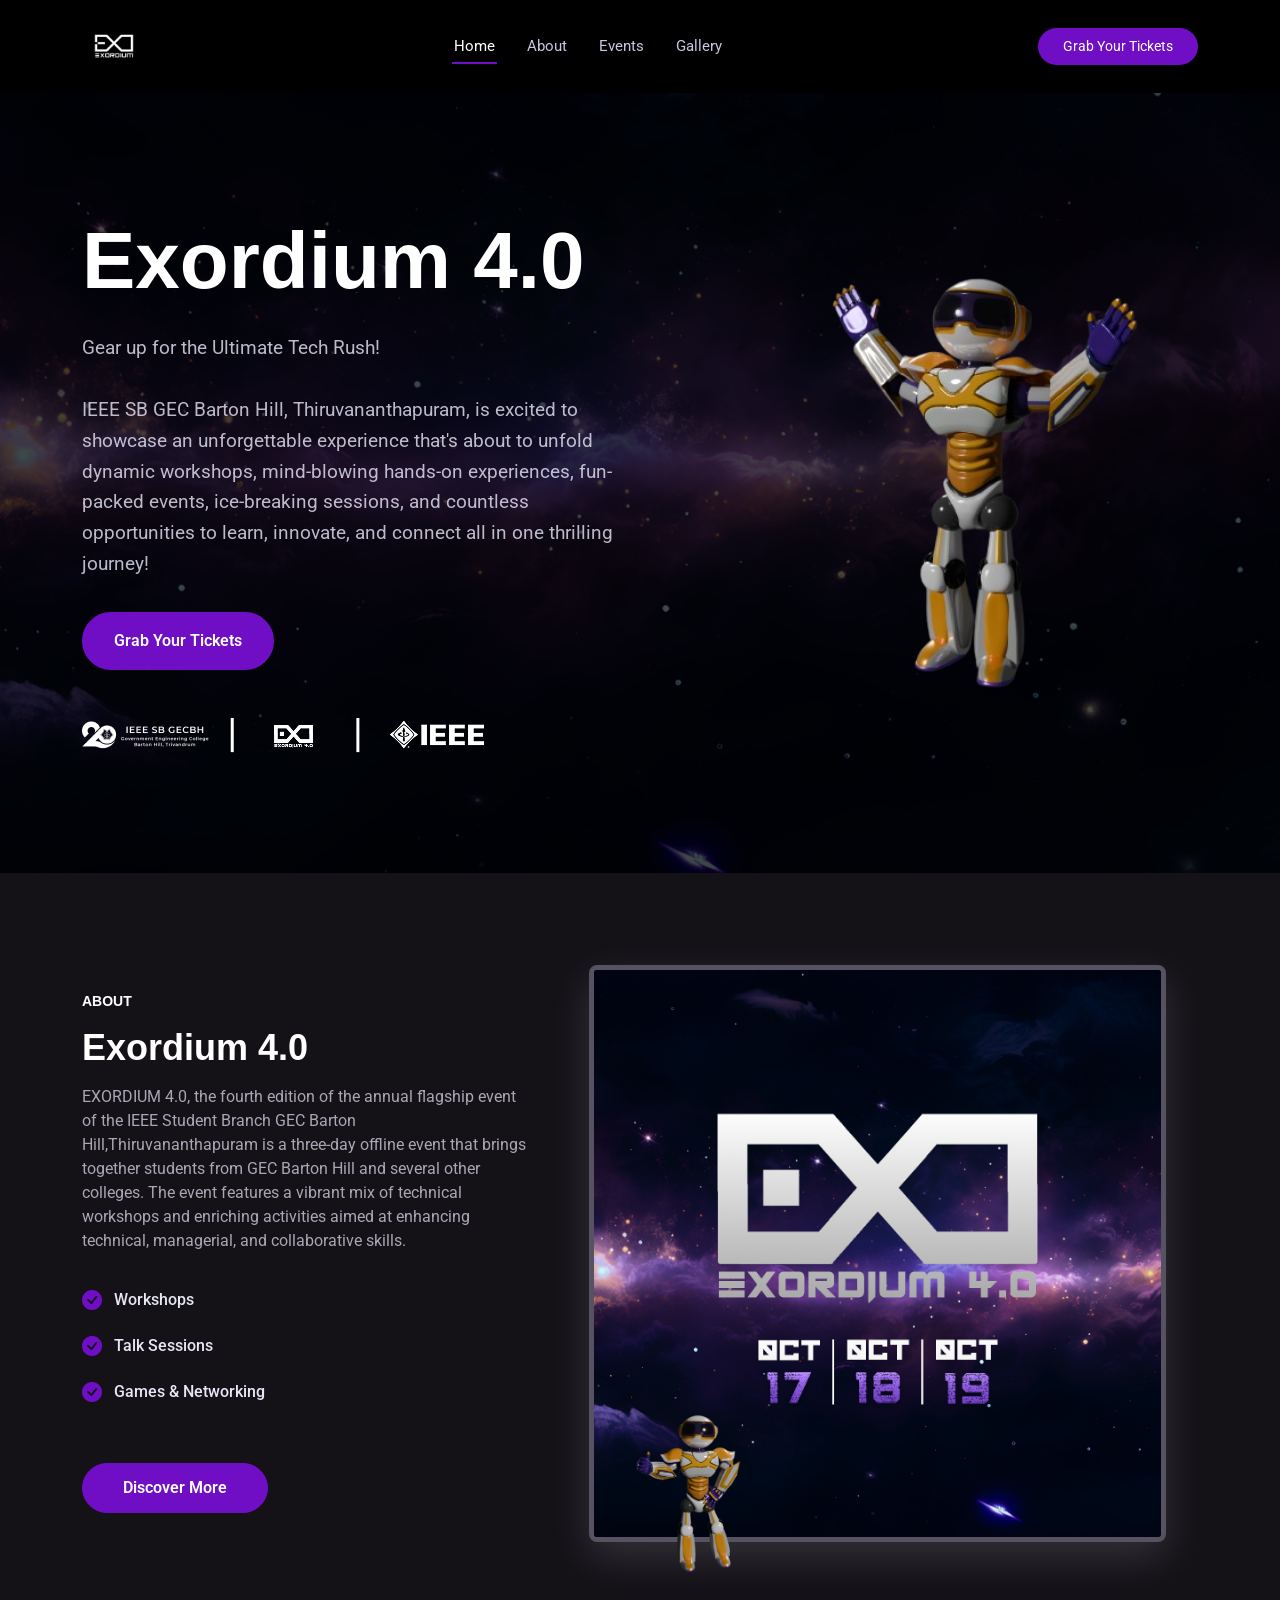
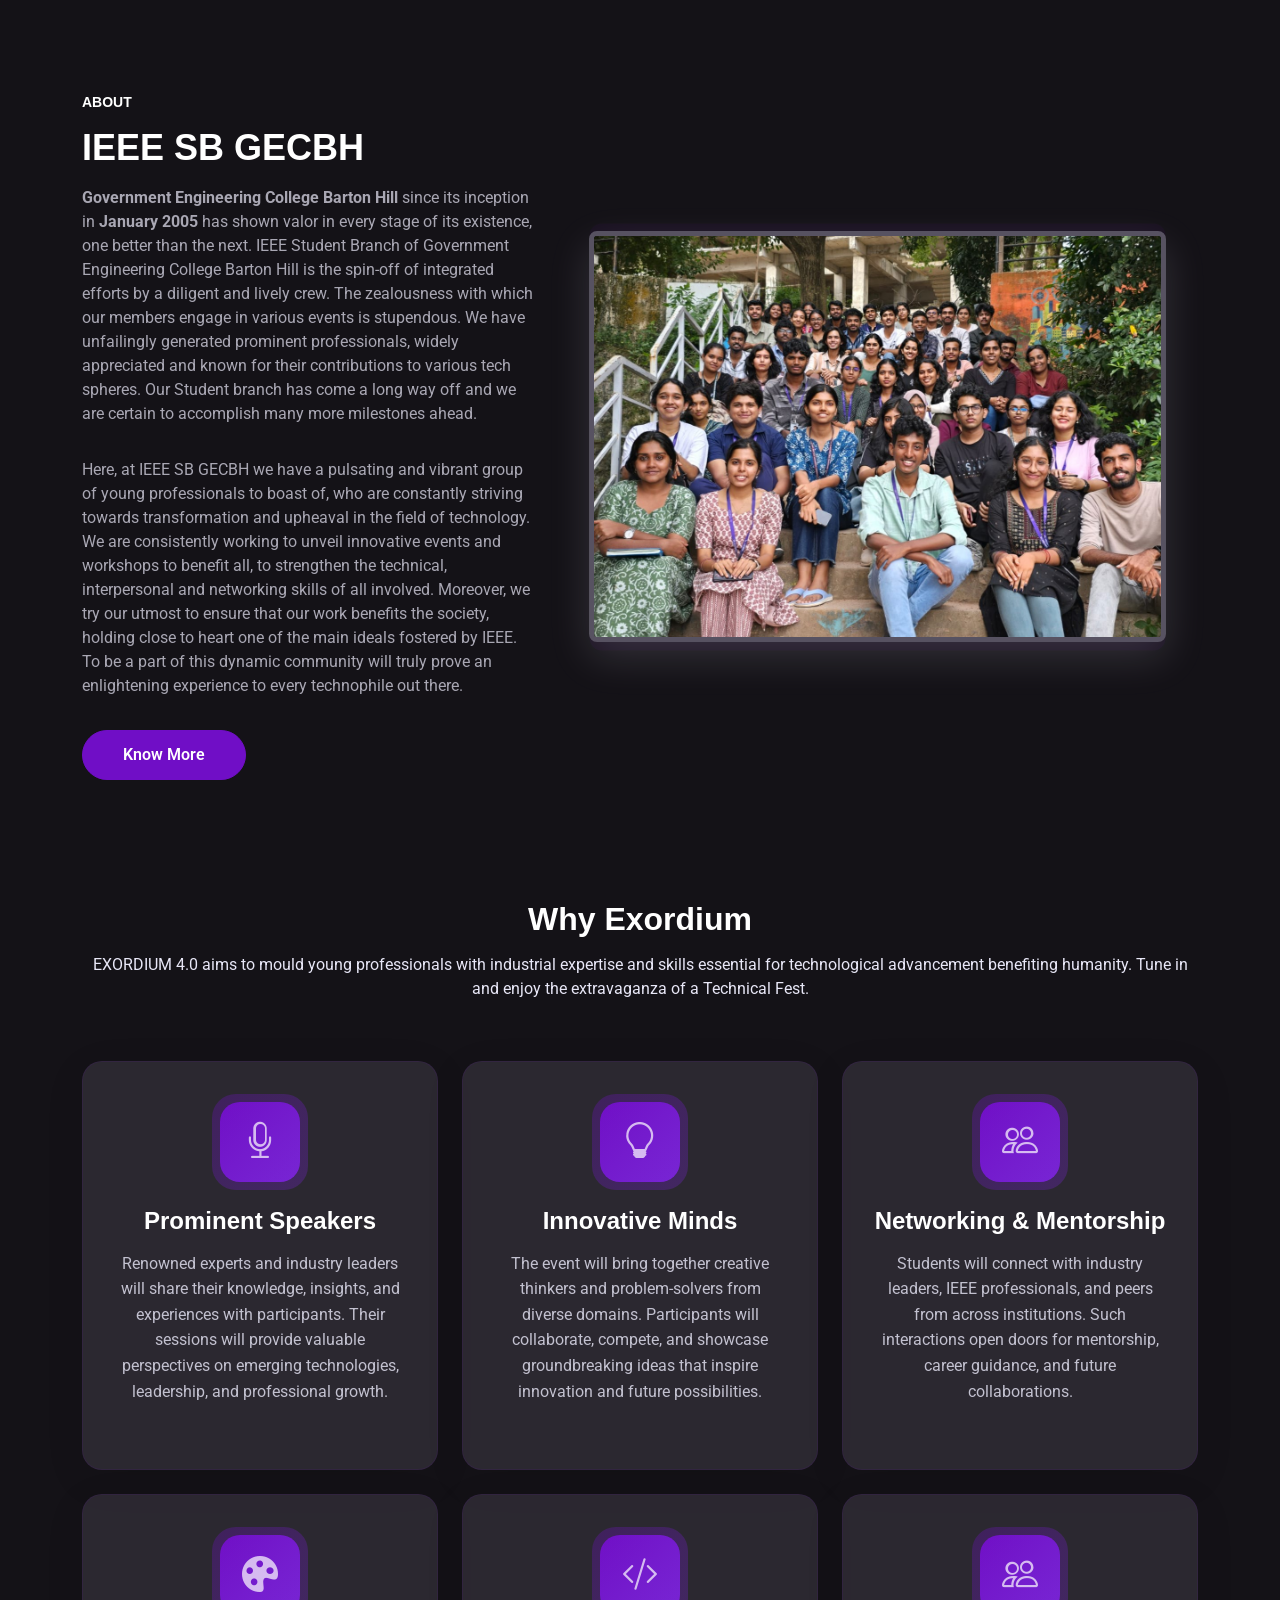
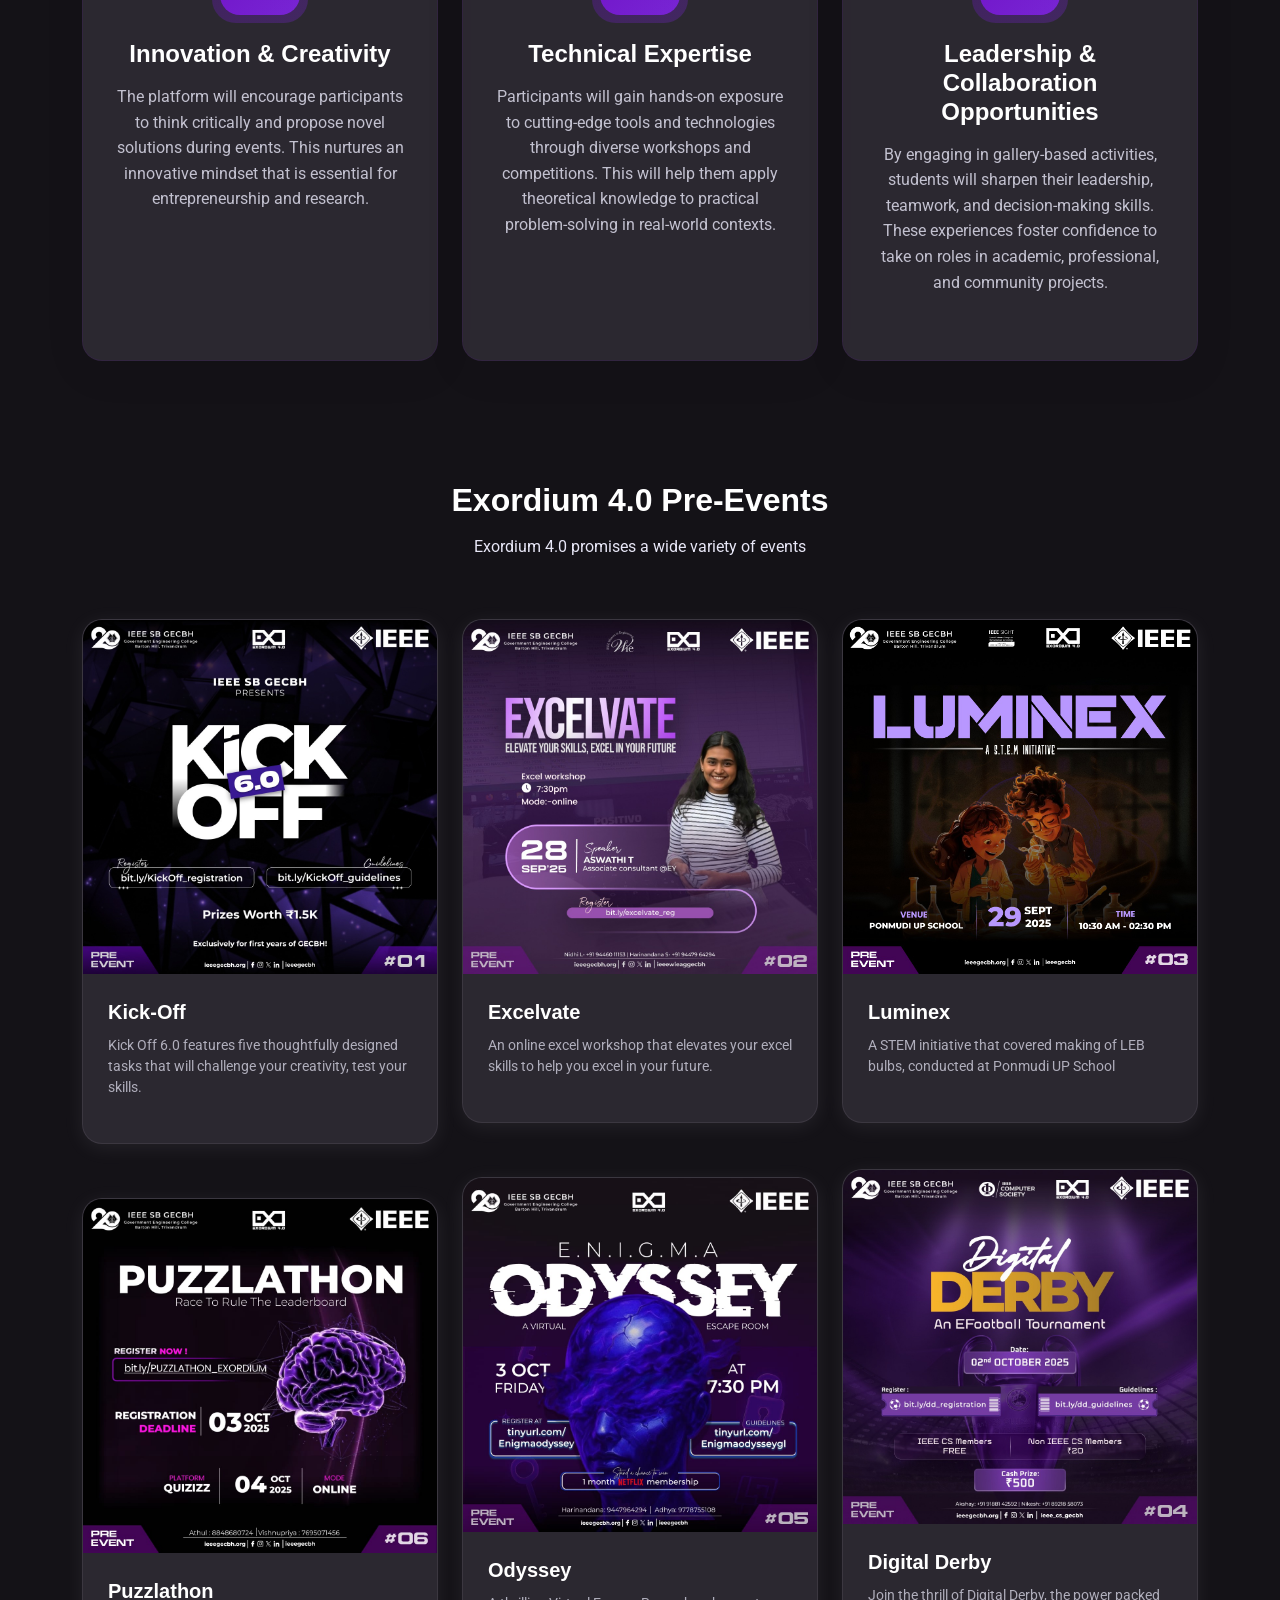
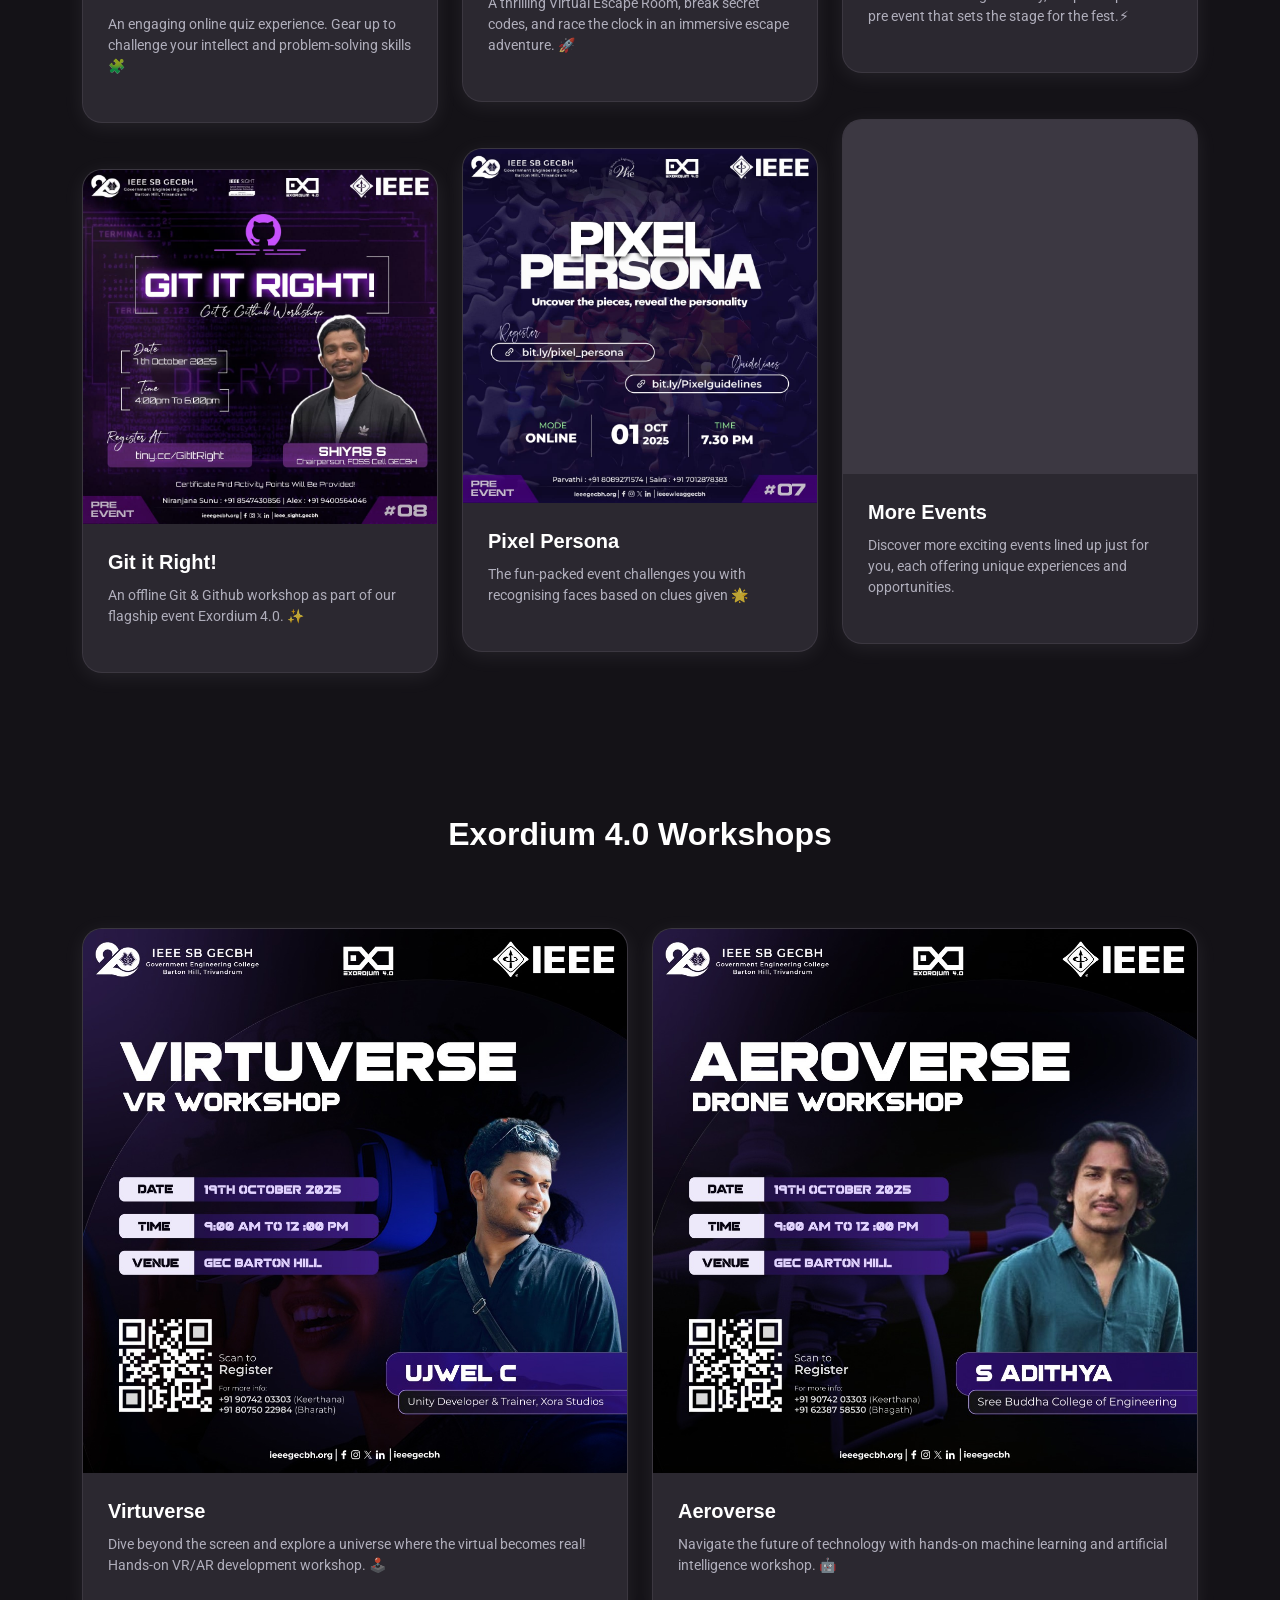
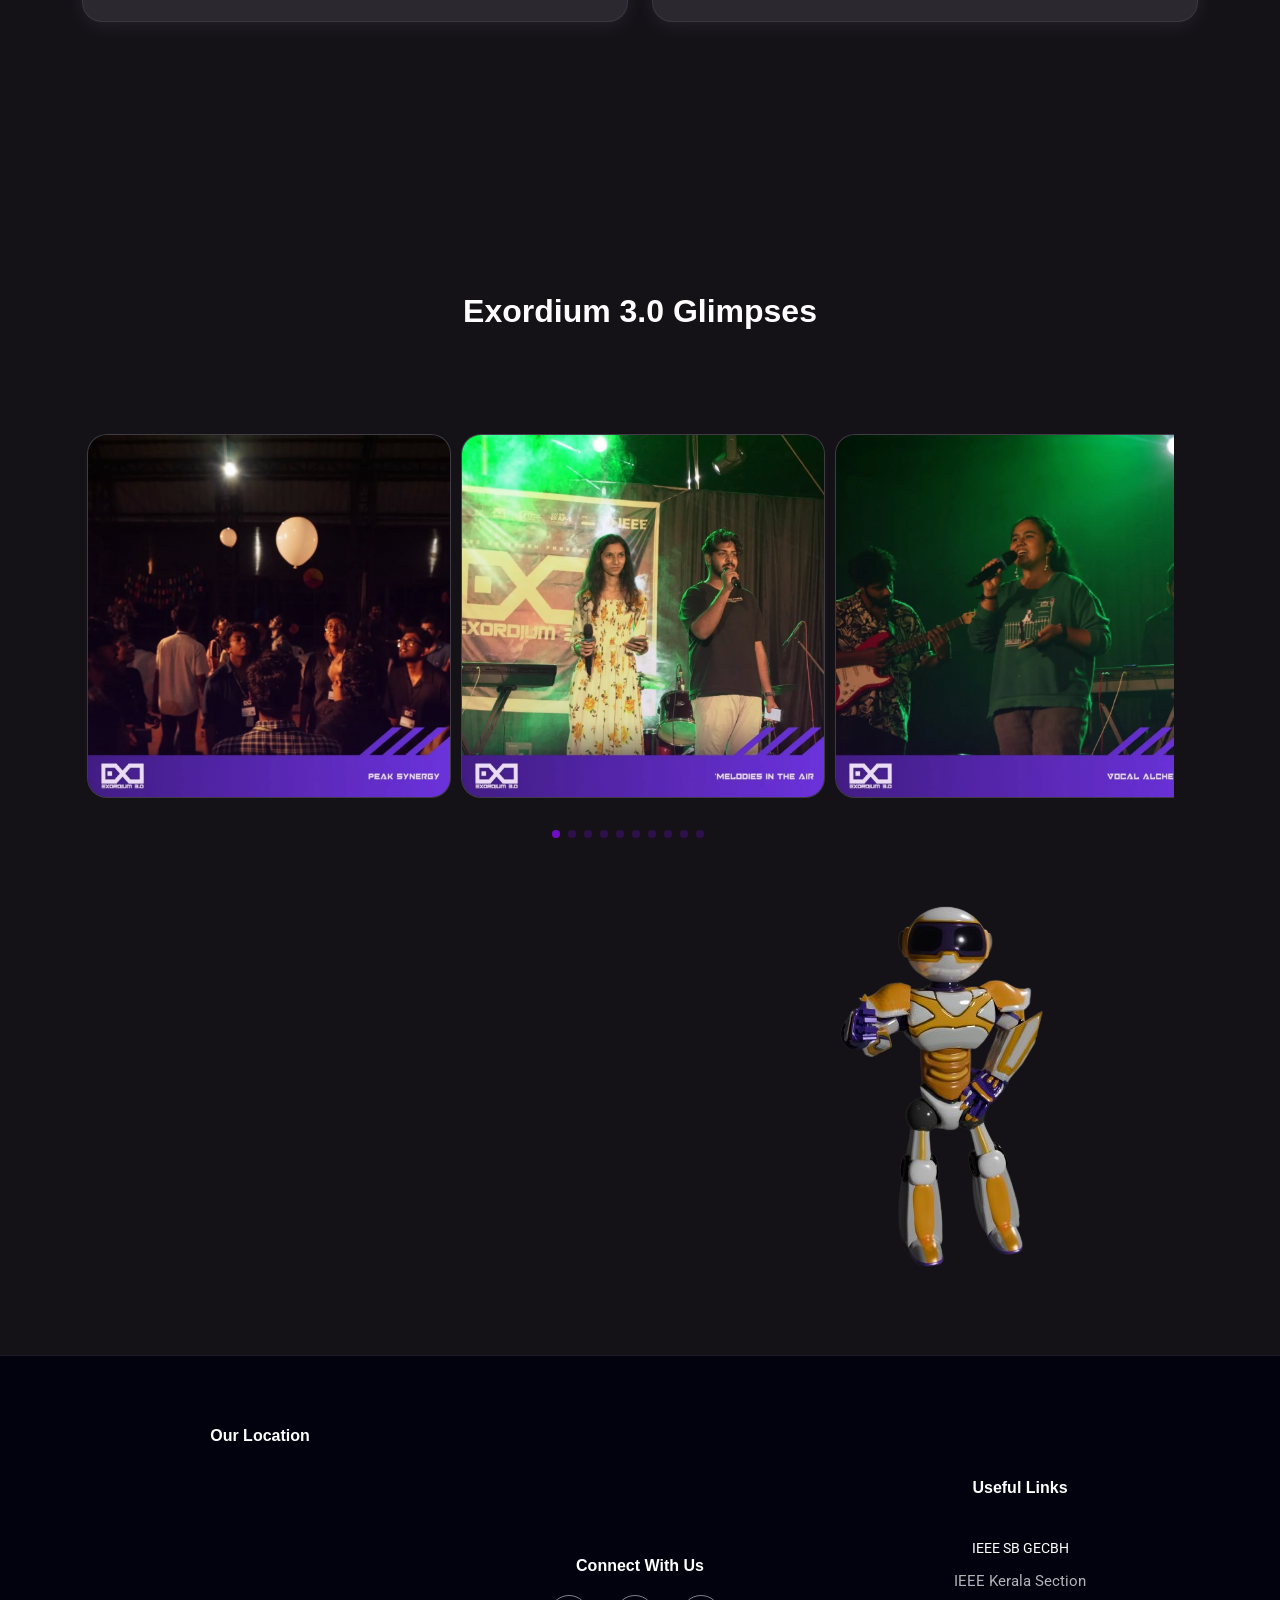
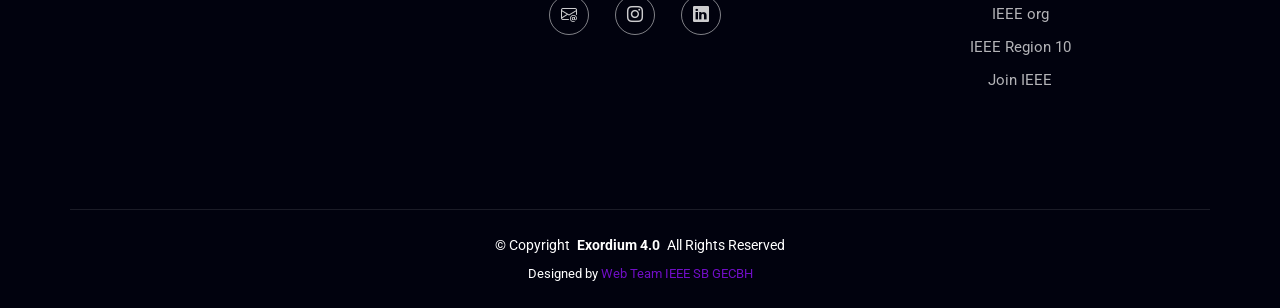
==== index.html @ 544bad02 "Exordium4.0 contents loaded" ====
<!DOCTYPE html>
<html lang="en">

<head>
  <meta charset="utf-8">
  <meta content="width=device-width, initial-scale=1.0" name="viewport">
  <title>Exordium 4.0</title>
  <meta name="description" content="">
  <meta name="keywords" content="">

  <!-- Favicons -->
  <link href="assets/img/illustration/exordiumLogo.png" rel="icon">
  <link href="assets/img/illustration/exordiumLogo.png" rel="apple-touch-icon">

  <!-- Fonts -->
  <link href="https://fonts.googleapis.com" rel="preconnect">
  <link href="https://fonts.gstatic.com" rel="preconnect" crossorigin>
  <link href="https://fonts.googleapis.com/css2?family=Roboto:ital,wght@0,100;0,300;0,400;0,500;0,700;0,900;1,100;1,300;1,400;1,500;1,700;1,900&family=Poppins:ital,wght@0,100;0,200;0,300;0,400;0,500;0,600;0,700;0,800;0,900;1,100;1,200;1,300;1,400;1,500;1,600;1,700;1,800;1,900&family=Quicksand:wght@300;400;500;600;700&display=swap" rel="stylesheet">

  <!-- Vendor CSS Files -->
  <link href="assets/vendor/bootstrap/css/bootstrap.min.css" rel="stylesheet">
  <link href="assets/vendor/bootstrap-icons/bootstrap-icons.css" rel="stylesheet">
  <link href="assets/vendor/aos/aos.css" rel="stylesheet">
  <link href="assets/vendor/swiper/swiper-bundle.min.css" rel="stylesheet">
  <!-- <link href="assets/vendor/glightbox/css/glightbox.min.css" rel="stylesheet"> -->

  <!-- Main CSS File -->
  <link href="assets/css/main.css?v=2.0" rel="stylesheet">
  <!-- <link rel="stylesheet" href="assets/css/test.css"> -->

  <!-- =======================================================
  * Template Name: Clarity
  * Template URL: https://bootstrapmade.com/clarity-bootstrap-agency-template/
  * Updated: Sep 13 2025 with Bootstrap v5.3.8
  * Author: BootstrapMade.com
  * License: https://bootstrapmade.com/license/
  ======================================================== -->
</head>

<body class="index-page">

  
   <header id="header" class="header d-flex align-items-center sticky-top">
    <div class="header-container container-fluid container-xl position-relative d-flex align-items-center justify-content-between">

      <a href="index.html" class="logo d-flex align-items-center me-auto me-xl-0">
        <!-- Uncomment the line below if you also wish to use an image logo -->
        <img src="assets/img/about/hero-logo-white.png" alt="">
        
      </a>

      <nav id="navmenu" class="navmenu">
        <ul>
          <li><a href="#hero" class="active">Home</a></li>
          <li><a href="#about">About</a></li>
          <li><a href="#events">Events</a></li>
          <!-- <li><a href="#schedule">Schedule</a></li> -->
          <li><a href="#gallery">Gallery</a></li>
          <!-- <li class="dropdown"><a href="#"><span>Dropdown</span> <i class="bi bi-chevron-down toggle-dropdown"></i></a>
            <ul>
              <li><a href="#">Dropdown 1</a></li>
              <li class="dropdown"><a href="#"><span>Deep Dropdown</span> <i class="bi bi-chevron-down toggle-dropdown"></i></a>
                <ul>
                  <li><a href="#">Deep Dropdown 1</a></li>
                  <li><a href="#">Deep Dropdown 2</a></li>
                  <li><a href="#">Deep Dropdown 3</a></li>
                  <li><a href="#">Deep Dropdown 4</a></li>
                  <li><a href="#">Deep Dropdown 5</a></li>
                </ul>
              </li>
              <li><a href="#">Dropdown 2</a></li>
              <li><a href="#">Dropdown 3</a></li>
              <li><a href="#">Dropdown 4</a></li>
            </ul>
          </li> -->
          <!-- <li><a href="#contact">Contact</a></li> -->
        </ul>
        <i class="mobile-nav-toggle d-xl-none bi bi-list"></i>
      </nav>

      <a class="btn-getstarted" href="https://snaptiqz.com/event/vGR-wjyGrfYjKuyu7eCUe">Grab Your Tickets</a>

    </div>
  </header>


  <main class="main">

    <!-- Hero Section -->
    <section id="hero" class="hero section">

      <div class="container" >
        <div class="row align-items-center">
          <div class="col-lg-6" data-aos="fade-right" data-aos-delay="100">
            <div class="hero-content " >
              <h1>Exordium 4.0</h1>
              <p>Gear up for the Ultimate Tech Rush!</p>
              <p>IEEE SB GEC Barton Hill, Thiruvananthapuram, is excited to showcase an unforgettable experience that's about to unfold dynamic workshops, mind-blowing hands-on experiences, fun-packed events, ice-breaking sessions, and countless opportunities to learn, innovate, and connect all in one thrilling journey!</p>
              <div class="hero-buttons">
                <a href="https://snaptiqz.com/event/vGR-wjyGrfYjKuyu7eCUe" class="btn btn-primary">Grab Your Tickets</a>
                <a href="#" class="btn btn-outline">View Schedule </a>
              </div>

              <!-- <div class="countdown-display countdown-alt-style">
                <span id="countdown-days" class="countdown-number">17</span> 
                <span class="countdown-label">DAYS</span>, 
                <span id="countdown-hours" class="countdown-number">0</span> 
                <span class="countdown-label">HOURS </span>
              </div> -->
              <div class="hero-stats">
                <!-- <div class="stat-item">
                  <span class="stat-number purecounter" data-purecounter-start="0" data-purecounter-end="100" data-purecounter-duration="1"></span>
                  <span class="stat-label">Participants</span>
                </div>
                <div class="stat-item">
                  <span class="stat-number purecounter" data-purecounter-start="0" data-purecounter-end="2" data-purecounter-duration="1"></span>
                  <span class="stat-label">Workshop Tracks</span>
                </div>
                <div class="stat-item">
                  <span class="stat-number purecounter" data-purecounter-start="0" data-purecounter-end="20" data-purecounter-duration="1"></span>
                  <span class="stat-label">Mini Events</span>
                </div> -->
                 <div class="stat-item">
                  <img src="assets/img/illustration/newgroup.png" alt="">
                 </div>
              </div>
            </div>
          </div>
          <div class="col-lg-6" data-aos="fade-left" data-aos-delay="200">
            <div class="hero-visual">
              <div class="hero-image">
                <img src="assets/img/mascot/welcomeleft-removebg-f.png" alt="Digital Agency Hero" class="img-fluid">
              </div>
            </div>
          </div>
        </div>
      </div>

      <!-- <div class="hero-bg-elements">
        <div class="bg-shape shape-1"></div>
        <div class="bg-shape shape-2"></div>
        <div class="bg-particles"></div>
      </div> -->

    </section><!-- End Hero Section -->

    <!-- About Section -->
    <section id="about" class="about section">

      <div class="container" data-aos="fade-up" data-aos-delay="100">

        <div class="row gy-5 align-items-center">

          <div class="col-lg-5" data-aos="fade-right" data-aos-delay="200">
            <div class="content">
              <h6 class="subtitle">About</h6>
              <h2>Exordium 4.0</h2>
              <p>
                EXORDIUM 4.0, the fourth edition of the annual flagship event of the IEEE Student Branch GEC Barton Hill,Thiruvananthapuram is a three-day offline event that brings together students from GEC Barton Hill and several other colleges. The event features a vibrant mix of technical workshops and enriching activities aimed at enhancing technical, managerial, and collaborative skills.              
              </p>

              <ul class="features-list">
                <li><i class="bi bi-check-circle-fill"></i><span>Workshops</span></li>
                <li><i class="bi bi-check-circle-fill"></i><span>Talk Sessions</span></li>
                <li><i class="bi bi-check-circle-fill"></i><span>Games & Networking</span></li>
              </ul>

              <a href="#events" class="btn btn-primary more">Discover More</a>
            </div>
          </div>

          <div class="col-lg-7" data-aos="fade-left" data-aos-delay="300">
            <div class="image-composition">
              <div class="image-main">
                <img src="assets/img/about/exordium4.0-poster.jpeg" alt="Modern office with a gallery working" class="img-fluid" loading="lazy">
              </div>
              <div class="image-secondary">
                <img src="assets/img/mascot/thumbsup2-removebg-preview.png" alt="Collaborative discussion" class="img-fluid" loading="lazy">
              </div>
              <!-- <div class="stats-card">
                <div class="stats-item">
                  <h3>30+</h3>
                  <p>Sub Events</p>
                </div>
                <div class="stats-item">
                  <h3>100+</h3>
                  <p>Participants</p>
                </div> -->
              </div>
            </div>
          </div>

        </div>

      </div>

    </section><!-- /About Section -->


    <!-- About SB Section -->
    <section id="about-sb" class="about section">

      <div class="container" data-aos="fade-up" data-aos-delay="100">

        <div class="row gy-5 align-items-center">

          <div class="col-lg-5" data-aos="fade-right" data-aos-delay="200">
            <div class="content">
              <h6 class="subtitle"> about</h6>
              <h2>IEEE SB GECBH</h2>
              <p>
               <strong>Government Engineering College Barton Hill</strong> since its inception in <strong>January 2005</strong> has shown valor in every stage of its existence, one better than the next. IEEE Student Branch of Government Engineering College Barton Hill is the spin-off of integrated efforts by a diligent and lively crew. The zealousness with which our members engage in various events is stupendous. We have unfailingly generated prominent professionals, widely appreciated and known for their contributions to various tech spheres. Our Student branch has come a long way off and we are certain to accomplish many more milestones ahead.              </p>

              <p>
                Here, at IEEE SB GECBH we have a pulsating and vibrant group of young professionals to boast of, who are constantly striving towards transformation and upheaval in the field of technology. We are consistently working to unveil innovative events and workshops to benefit all, to strengthen the technical, interpersonal and networking skills of all involved. Moreover, we try our utmost to ensure that our work benefits the society, holding close to heart one of the main ideals fostered by IEEE. To be a part of this dynamic community will truly prove an enlightening experience to every technophile out there.
              </p>

              <a href="https://www.ieeegecbh.org/pages/sb.about.html" class="btn btn-primary more">Know More</a>
            </div>
          </div>

          <div class="col-lg-7" data-aos="fade-left" data-aos-delay="300">
            <div class="image-composition">
              <div class="image-main">
                <img src="assets/img/about/execom2.jpeg" alt="Modern office with a gallery working" class="img-fluid" loading="lazy">
              </div>
              <!-- <div class="image-secondary">
                <img src="assets/img/mascot/thumbsup2-removebg-preview.png" alt="Collaborative discussion" class="img-fluid" loading="lazy">
              </div> -->
              <!-- <div class="stats-card">
                <div class="stats-item">
                  <h3>30+</h3>
                  <p>Sub Events</p>
                </div>
                <div class="stats-item">
                  <h3>100+</h3>
                  <p>Participants</p>
                </div> -->
              </div>
            </div>
          </div>

        </div>

      </div>

    </section><!-- /About SB Section -->


    <!-- Why Us Section -->
    <section id="why-us" class="why-us section">

      <!-- Section Title -->
      <div class="container section-title" data-aos="fade-up">
        <h2>Why Exordium</h2>
        <p>EXORDIUM 4.0 aims to mould young professionals with industrial expertise and skills essential for technological advancement benefiting humanity. Tune in and enjoy the extravaganza of a Technical Fest.</p>
      </div><!-- End Section Title -->

      <div class="container" data-aos="fade-up" data-aos-delay="100">

        <div class="row g-4">

          <div class="col-lg-4 col-md-6" data-aos="fade-up" data-aos-delay="200">
            <div class="feature-card">
              <div class="icon-wrapper">
                <i class="bi bi-mic"></i>
              </div>
              <h4>Prominent Speakers</h4>
              <p>Renowned experts and industry leaders will share their knowledge, insights, and experiences with participants.
Their sessions will provide valuable perspectives on emerging technologies, leadership, and professional growth.</p>
              <!-- <div class="feature-stats">
                <span class="stat-number" data-purecounter-start="0" data-purecounter-end="95" data-purecounter-duration="2">95</span>
                <span class="stat-label">% Client Satisfaction</span>
              </div> -->
            </div>
          </div><!-- End Feature Card -->

          <div class="col-lg-4 col-md-6" data-aos="fade-up" data-aos-delay="300">
            <div class="feature-card">
              <div class="icon-wrapper">
                <i class="bi bi-lightbulb"></i>
              </div>
              <h4>Innovative Minds</h4>
              <p>The event will bring together creative thinkers and problem-solvers from diverse domains.
Participants will collaborate, compete, and showcase groundbreaking ideas that inspire innovation and future possibilities.</p>
              <!-- <div class="feature-stats">
                <span class="stat-number" data-purecounter-start="0" data-purecounter-end="200" data-purecounter-duration="2">200</span>
                <span class="stat-label">% ROI Increase</span>
              </div> -->
            </div>
          </div><!-- End Feature Card -->

          <div class="col-lg-4 col-md-6" data-aos="fade-up" data-aos-delay="400">
            <div class="feature-card">
              <div class="icon-wrapper">
                <i class="bi bi-people"></i>
              </div>
              <h4>Networking & Mentorship</h4>
              <p>Students will connect with industry leaders, IEEE professionals, and peers from across institutions.
Such interactions open doors for mentorship, career guidance, and future collaborations.</p>
              <!-- <div class="feature-stats">
                <span class="stat-number" data-purecounter-start="0" data-purecounter-end="50" data-purecounter-duration="2">50</span>
                <span class="stat-label">+ Awards Won</span>
              </div> -->
            </div>
          </div><!-- End Feature Card -->

          <div class="col-lg-4 col-md-6" data-aos="fade-up" data-aos-delay="200">
            <div class="feature-card">
              <div class="icon-wrapper">
                <i class="bi bi-palette-fill"></i>
              </div>
              <h4>Innovation & Creativity</h4>
              <p>The platform will encourage participants to think critically and propose novel solutions during events.
This nurtures an innovative mindset that is essential for entrepreneurship and research.</p>
              <!-- <div class="feature-stats">
                <span class="stat-number" data-purecounter-start="0" data-purecounter-end="95" data-purecounter-duration="2">95</span>
                <span class="stat-label">% Client Satisfaction</span>
              </div> -->
            </div>
          </div><!-- End Feature Card -->

          <div class="col-lg-4 col-md-6" data-aos="fade-up" data-aos-delay="200">
            <div class="feature-card">
              <div class="icon-wrapper">
                <i class="bi bi-code-slash"></i>
              </div>
              <h4>Technical Expertise</h4>
              <p>Participants will gain hands-on exposure to cutting-edge tools and technologies through diverse workshops and competitions.
This will help them apply theoretical knowledge to practical problem-solving in real-world contexts.</p>
              <!-- <div class="feature-stats">
                <span class="stat-number" data-purecounter-start="0" data-purecounter-end="95" data-purecounter-duration="2">95</span>
                <span class="stat-label">% Client Satisfaction</span>
              </div> -->
            </div>
          </div><!-- End Feature Card -->

          <div class="col-lg-4 col-md-6" data-aos="fade-up" data-aos-delay="200">
            <div class="feature-card">
              <div class="icon-wrapper">
                <i class="bi bi-people"></i>
              </div>
              <h4>Leadership & Collaboration Opportunities</h4>
              <p>By engaging in gallery-based activities, students will sharpen their leadership, teamwork, and decision-making skills.
These experiences foster confidence to take on roles in academic, professional, and community projects.</p>
              <!-- <div class="feature-stats">
                <span class="stat-number" data-purecounter-start="0" data-purecounter-end="95" data-purecounter-duration="2">95</span>
                <span class="stat-label">% Client Satisfaction</span>
              </div> -->
            </div>
          </div><!-- End Feature Card -->
          
        </div>

        <!-- <div class="row mt-5">
          <div class="col-lg-6" data-aos="fade-right" data-aos-delay="200">
            <div class="feature-showcase">
              <img src="assets/img/mascot/thumbsup2.png" alt="Creative Process" class="img-fluid">
            </div>
          </div> -->

          <!-- <div class="col-lg-6" data-aos="fade-left" data-aos-delay="300">
            <div class="feature-content">
              <h3>Why Leading Brands Choose Us</h3>
              <p class="lead">Duis aute irure dolor in reprehenderit in voluptate velit esse cillum dolore eu fugiat nulla pariatur excepteur sint occaecat.</p>

              <div class="feature-list">
                <div class="feature-item">
                  <div class="feature-icon">
                    <i class="bi bi-check-circle-fill"></i>
                  </div>
                  <div class="feature-text">
                    <h5>Strategic Thinking</h5>
                    <p>Lorem ipsum dolor sit amet consectetur adipiscing elit sed do eiusmod tempor incididunt.</p>
                  </div>
                </div>

                <div class="feature-item">
                  <div class="feature-icon">
                    <i class="bi bi-check-circle-fill"></i>
                  </div>
                  <div class="feature-text">
                    <h5>Data-Driven Approach</h5>
                    <p>Ut enim ad minim veniam quis nostrud exercitation ullamco laboris nisi ut aliquip ex ea.</p>
                  </div>
                </div>

                <div class="feature-item">
                  <div class="feature-icon">
                    <i class="bi bi-check-circle-fill"></i>
                  </div>
                  <div class="feature-text">
                    <h5>24/7 Support</h5>
                    <p>Excepteur sint occaecat cupidatat non proident sunt in culpa qui officia deserunt mollit.</p>
                  </div>
                </div>
              </div>

              <div class="cta-wrapper">
                <a href="#" class="btn btn-primary">Start Your Project</a>
                <a href="#" class="btn btn-outline">View events</a>
              </div>
            </div>
          </div> -->
        </div>

      </div>

    </section><!-- /Why Us Section -->


    <!-- Services Section -->
    <!-- <section id="services" class="services section">-->

      <!-- Section Title -->
      <!-- <div class="container section-title" data-aos="fade-up">
        <h2>Why Exordium?</h2>
        <p>EXORDIUM aims to mould young professionals with industrial expertise and skills essential for technological advancement benefiting humanity. Tune in and enjoy the extravaganza of a Technical Fest.</p>
      </div> -->
      <!-- End Section Title -->

       <!-- <div class="container" data-aos="fade-up" data-aos-delay="100">

        <div class="row gy-4">
          <div class="col-lg-4 col-md-6" data-aos="fade-up" data-aos-delay="200">
            <div class="service-card">
              <div class="service-icon">
                <i class="bi bi-palette"></i>
              </div>
              <h4><a href="service-details.html">Prominent Speakers</a></h4>
              <p>The event has secured an eminent panel of academicians and industrial speakers.</p>
              <div class="service-badge"></div> 
              <a href="service-details.html" class="service-link">
                <span>Learn More</span>
                <i class="bi bi-arrow-right"></i>
              </a>
            </div>
          </div>

          <div class="col-lg-4 col-md-6" data-aos="fade-up" data-aos-delay="300">
            <div class="service-card">
              <div class="service-icon">
                <i class="bi bi-layout-text-window-reverse"></i>
              </div>
              <h4><a href="service-details.html">Innovative Minds</a></h4>
              <p>Activities and games in the event helps in building an Innovative Mindset thriving to explore more.</p>
              <a href="service-details.html" class="service-link">
                <span>Learn More</span>
                <i class="bi bi-arrow-right"></i>
              </a>
            </div>
          </div>

          <div class="col-lg-4 col-md-6" data-aos="fade-up" data-aos-delay="400">
            <div class="service-card">
              <div class="service-icon">
                <i class="bi bi-code-slash"></i>
              </div>
              <h4><a href="service-details.html">Networking People</a></h4>
              <p>Here each participant will get the opportunity to engage with professionals and explore the industrial scenario.</p>
              <a href="service-details.html" class="service-link">
                <span>Learn More</span>
                <i class="bi bi-arrow-right"></i>
              </a>
            </div>
          </div>

          <div class="col-lg-4 col-md-6" data-aos="fade-up" data-aos-delay="500">
            <div class="service-card">
              <div class="service-icon">
                <i class="bi bi-phone"></i>
              </div>
              <h4><a href="service-details.html">Inter-Disciplinary</a></h4>
              <p>Here we brings various domains and stacks of tech under a single umbrella with inspiring Lectures and games.</p>
              <a href="service-details.html" class="service-link">
                <span>Learn More</span>
                <i class="bi bi-arrow-right"></i>
              </a>
            </div>
          </div>

          <div class="col-lg-4 col-md-6" data-aos="fade-up" data-aos-delay="200">
            <div class="service-card">
              <div class="service-icon">
                <i class="bi bi-megaphone"></i>
              </div>
              <h4><a href="service-details.html">Digital Marketing</a></h4>
              <p>Sed porttitor lectus nibh donec sollicitudin molestie malesuada proin eget tortor risus.</p>
              <a href="service-details.html" class="service-link">
                <span>Learn More</span>
                <i class="bi bi-arrow-right"></i>
              </a>
            </div>
          </div>

          <div class="col-lg-4 col-md-6" data-aos="fade-up" data-aos-delay="300">
            <div class="service-card">
              <div class="service-icon">
                <i class="bi bi-search"></i>
              </div>
              <h4><a href="service-details.html">SEO Optimization</a></h4>
              <p>Curabitur arcu erat accumsan id imperdiet et porttitor at sem pellentesque habitant morbi.</p>
              <a href="service-details.html" class="service-link">
                <span>Learn More</span>
                <i class="bi bi-arrow-right"></i>
              </a>
            </div>
          </div>

        </div>

        <div class="row mt-5">
          <div class="col-12 text-center" data-aos="fade-up" data-aos-delay="400">
            <div class="services-cta">
              <h3>Ready to Transform Your Digital Presence?</h3>
              <p>Let's discuss your project and create something amazing together</p>
              <a href="service-details.html" class="btn btn-primary">Get Started Today</a>
            </div>
          </div>
        </div>

      </div> 

    </section> -->
    <!-- /Services Section -->
<!-- ============================================================================= -->
    <!-- events Section -->
    <section id="events" class="events section">

      <!-- Section Title -->
      <div class="container section-title" data-aos="fade-up">
        <h2>Exordium 4.0 Pre-Events</h2>
        <p>Exordium 4.0 promises a wide variety of events</p>
      </div><!-- End Section Title -->

      <div class="container" data-aos="fade-up" data-aos-delay="100">

        <div class="isotope-layout" data-default-filter="*" data-layout="masonry" data-sort="original-order">
          <!-- <ul class="events-filters isotope-filters" data-aos="fade-up" data-aos-delay="200">
            <li data-filter="*" class="filter-active">All Events</li>
            <li data-filter=".fillter-pre">Pre Events</li>
            <li data-filter=".filter-sbc">SBC Events</li>
            <li data-filter=".filter-workshop">Workshops</li>
            <li data-filter=".filter-compete">Competitions</li>
          </ul> -->
          <!--End events Filters -->

      <!-- ========================================================================================= -->
          <!-- web ==== Pre-events
                mobile ==== SBC Events
                branding ==== Workshops
                ui ==== Competitions 
          -->
      <!-- =========================================================================================== -->

          <div class="row gy-4 isotope-container" data-aos="fade-up" data-aos-delay="300">
            <div class="col-xl-4 col-lg-6 events-item isotope-item fillter-pre">
              <div class="events-wrapper">
                <div class="events-image  aspect-ratio">
                  <img src="assets/img/events/pre-event1.jpeg" alt="Creative Web Project" class="img-fluid" loading="lazy">
                  <div class="events-hover">
                    <div class="events-actions">
                      <a target="_blank" href="https://www.linkedin.com/posts/ieee-sb-gecbh_where-journeys-begin-legends-rise-hey-activity-7377378951398047744-1O06?utm_source=share&utm_medium=member_desktop&rcm=ACoAAEfWgk4BvbWYdNRROl9dR8NVVxJfbQed8r8" class="glightbox action-btn preview-btn" title="Preview Project">
                        <i class="bi bi-linkedin"></i>
                      </a>
                      <a target="_blank" href="bit.ly/KickOff_registrationn" class="action-btn details-btn" title="View Details">
                        <i class="bi bi-arrow-up-right"></i>
                      </a>
                    </div>
                  </div>
                </div>  
                <div class="events-content">
                  <h3>Kick-Off</h3>
                  <p> Kick Off 6.0 features five thoughtfully designed tasks that will challenge your creativity, test your skills.</p>
                </div>
              </div>
            </div>

            <div class="row gy-4 isotope-container" data-aos="fade-up" data-aos-delay="300">
            <div class="col-xl-4 col-lg-6 events-item isotope-item fillter-pre">
              <div class="events-wrapper">
                <div class="events-image  aspect-ratio">
                  <img src="assets/img/events/pre-event2.jpeg" alt="Creative Web Project" class="img-fluid" loading="lazy">
                  <div class="events-hover">
                    <div class="events-actions">
                      <a target="_blank" href="https://www.linkedin.com/posts/ieee-sb-gecbh_update-excelvate-rescheduled-excelvate-activity-7379176607007285248-mXSH?utm_source=share&utm_medium=member_desktop&rcm=ACoAAEfWgk4BvbWYdNRROl9dR8NVVxJfbQed8r8" class="glightbox action-btn preview-btn" title="Preview Project">
                        <i class="bi bi-linkedin"></i>
                      </a>
                      <a target="_blank" href="https://bit.ly/excelvate_reg" class="action-btn details-btn" title="View Details">
                        <i class="bi bi-arrow-up-right"></i>
                      </a>
                    </div>
                  </div>
                </div>  
                <div class="events-content">
                  <h3>Excelvate</h3>
                  <p>An online excel workshop that elevates your excel skills to help you excel in your future.</p>
                </div>
              </div>
            </div>

            <div class="row gy-4 isotope-container" data-aos="fade-up" data-aos-delay="300">
            <div class="col-xl-4 col-lg-6 events-item isotope-item fillter-pre">
              <div class="events-wrapper">
                <div class="events-image  aspect-ratio">
                  <img src="assets/img/events/pre-event3.jpeg" alt="Creative Web Project" class="img-fluid" loading="lazy">
                  <div class="events-hover">
                    <div class="events-actions">
                      <a target="_blank" href="https://www.linkedin.com/posts/ieee-sb-gecbh_the-greatest-aim-of-education-is-not-knowledge-activity-7378103701925761024-Dn6B?utm_source=social_share_send&utm_medium=member_desktop_web&rcm=ACoAAEfWgk4BvbWYdNRROl9dR8NVVxJfbQed8r8" class="glightbox action-btn preview-btn" title="Preview Project">
                        <i class="bi bi-linkedin"></i>
                      </a>
                      <!-- <a href="" class="action-btn details-btn" title="View Details">
                        <i class="bi bi-arrow-up-right"></i>
                      </a> -->
                    </div>
                  </div>
                </div>  
                <div class="events-content">
                  <h3>Luminex</h3>
                  <p>A STEM initiative that covered making of LEB bulbs, conducted at Ponmudi UP School</p>
                </div>
              </div>
            </div>

           
            
             <div class="col-xl-4 col-lg-6 events-item isotope-item filter-pre">
              <div class="events-wrapper">
                <div class="events-image aspect-ratio">
                  <img src="assets/img/events/pre-event4.jpeg" alt="Mobile App Project" class="img-fluid" loading="lazy">
                  <div class="events-hover">
                    <div class="events-actions">
                      <a target="_blank" href="https://www.linkedin.com/posts/ieee-sb-gecbh_exordium-40-isnt-waiting-its-already-activity-7378430725043429376--_gj?utm_source=share&utm_medium=member_desktop&rcm=ACoAAEfWgk4BvbWYdNRROl9dR8NVVxJfbQed8r8" class="glightbox action-btn preview-btn" title="Preview Project">
                        <i class="bi bi-linkedin"></i>
                      </a>
                      <a target="_blank" href="https://bit.ly/digital_derby_registration" class="action-btn details-btn" title="View Details">
                        <i class="bi bi-arrow-up-right"></i>
                      </a>
                    </div>
                  </div>
                </div>
                <div class="events-content">
                  <h3>Digital Derby</h3>
                  <p>Join the thrill of Digital Derby, the power packed pre event that sets the stage for the fest.⚡</p>
                </div>
              </div>
            </div>

            <div class="col-xl-4 col-lg-6 events-item isotope-item filter-pre">
              <div class="events-wrapper">
                <div class="events-image aspect-ratio">
                  <img src="assets/img/events/pre-event5.jpeg" alt="Branding Project" class="img-fluid" loading="lazy">
                  <div class="events-hover">
                    <div class="events-actions">
                      <a target="_blank" href="https://www.linkedin.com/posts/ieee-sb-gecbh_the-clock-is-ticking-can-you-break-free-activity-7378458607375499264--0tn?utm_source=share&utm_medium=member_desktop&rcm=ACoAAEfWgk4BvbWYdNRROl9dR8NVVxJfbQed8r8" class="glightbox action-btn preview-btn" title="Preview Project">
                        <i class="bi bi-linkedin"></i>
                      </a>
                      <a target="_blank" href="https://tinyurl.com/Enigmaodyssey" class="action-btn details-btn" title="View Details">
                        <i class="bi bi-arrow-up-right"></i>
                      </a>
                    </div>
                  </div>
                </div>
                <div class="events-content">
                  <h3>Odyssey</h3>
                  <p> A thrilling Virtual Escape Room, break secret codes, and race the clock in an immersive escape adventure. 🚀</p>
                </div>
              </div>
            </div>

            
            <div class="col-xl-4 col-lg-6 events-item isotope-item filter-pre">
              <div class="events-wrapper">
                <div class="events-image aspect-ratio">
                  <img src="assets/img/events/pre-event6.jpeg" alt="UI/UX Project" class="img-fluid" loading="lazy">
                  <div class="events-hover">
                    <div class="events-actions">
                      <a target="_blank" href="https://www.linkedin.com/posts/ieee-sb-gecbh_every-puzzle-you-solve-sharpens-the-edges-activity-7378790826728067072-FMUX?utm_source=share&utm_medium=member_desktop&rcm=ACoAAEfWgk4BvbWYdNRROl9dR8NVVxJfbQed8r8" class="glightbox action-btn preview-btn" title="Preview Project">
                        <i class="bi bi-linkedin"></i>
                      </a>
                      <a href=" https://bit.ly/PUZZLATHON_EXORDIUM" class="action-btn details-btn" title="View Details" target="_blank">
                        <i class="bi bi-arrow-up-right"></i>
                      </a>
                    </div>
                  </div>
                </div>
                <div class="events-content">
                  <h3>Puzzlathon</h3>
                  <p>  An engaging online quiz experience. Gear up to challenge your intellect and problem-solving skills 🧩</p>
                </div>
              </div>
            </div>


            
            
            <div class="col-xl-4 col-lg-6 events-item isotope-item filter-pre" id="more-events-card-div">
              <div class="events-wrapper">
                <div class="events-image aspect-ratio" id="more-events-card">
                  <!-- <img src="assets/img/events/pre-event8.jpeg" alt="Fintech Mobile App" class="img-fluid" loading="lazy"> -->
                  <div class="events-hover">
                    <div class="events-actions">
                      
                      <a href="events.html" class="action-btn details-btn" title="View Details">
                       <button class="btn btn-primary action-btn more-event-btn" id="more-event-btn"> See More</button>
                      </a>
                    </div>
                  </div>
                </div>
                <div class="events-content">
                  <h3>More Events</h3>
                  <p>Discover more exciting events lined up just for you, each offering unique experiences and opportunities. </p>
                </div>
              </div>
            </div>


            <div class="col-xl-4 col-lg-6 events-item isotope-item fillter-pre">
              <div class="events-wrapper">
                <div class="events-image aspect-ratio">
                  <img src="assets/img/events/pre-event7.jpeg" alt="E-commerce Platform" class="img-fluid" loading="lazy">
                  <div class="events-hover">
                    <div class="events-actions">
                      <a target="_blank" href="https://www.linkedin.com/posts/ieee-sb-gecbh_uncover-the-pieces-reveal-the-identity-activity-7378798335664701440-kP1s?utm_source=share&utm_medium=member_desktop&rcm=ACoAAEfWgk4BvbWYdNRROl9dR8NVVxJfbQed8r8" class="glightbox action-btn preview-btn" title="Preview Project">
                        <i class="bi bi-linkedin"></i>
                      </a>
                      <a href="https://bit.ly/pixel_persona" class="action-btn details-btn" title="View Details" target="_blank">
                        <i class="bi bi-arrow-up-right"></i>
                      </a>
                    </div>
                  </div>
                </div>
                <div class="events-content">
                  <h3>Pixel Persona</h3>
                  <p>The fun-packed event challenges you with recognising faces based on clues given 🌟</p>
                </div>
              </div>
            </div>


            <div class="col-xl-4 col-lg-6 events-item isotope-item filter-pre">
              <div class="events-wrapper">
                <div class="events-image aspect-ratio">
                  <img src="assets/img/events/pre-event8.jpeg" alt="Fintech Mobile App" class="img-fluid" loading="lazy">
                  <div class="events-hover">
                    <div class="events-actions">
                      <a target="_blank" href="https://www.linkedin.com/posts/ieee-sb-gecbh_learning-is-not-a-river-we-watch-but-one-activity-7378821492995706880-UUOI?utm_source=share&utm_medium=member_desktop&rcm=ACoAAEfWgk4BvbWYdNRROl9dR8NVVxJfbQed8r8" class="glightbox action-btn preview-btn" title="Preview Project">
                        <i class="bi bi-linkedin"></i>
                      </a>
                      <a target="_blank" href="https://tiny.cc/GitItRight" class="action-btn details-btn" title="View Details">
                        <i class="bi bi-arrow-up-right"></i>
                      </a>
                    </div>
                  </div>
                </div>
                <div class="events-content">
                  <h3>Git it Right!</h3>
                  <p>An offline Git & Github workshop as part of our flagship event Exordium 4.0. ✨</p>
                </div>
              </div>
            </div>


              


              
            
            <!-- SBC Events, Workshops and Competitions - active cards -->
            <!-- <div class="col-xl-4 col-lg-6 events-item isotope-item filter-sbc">
              <div class="events-wrapper">
                <div class="events-image aspect-ratio">
                  <img src="assets/img/events/sbc-event1.jpeg" alt="SBC Event" class="img-fluid" loading="lazy">
                  <div class="events-hover">
                    <div class="events-actions">
                      <a target="_blank" href="https://www.ieeegecbh.org" class="glightbox action-btn preview-btn" title="Preview SBC Event">
                        <i class="bi bi-link-45deg"></i>
                      </a>
                      <a href="events.html#sbc-events" class="action-btn details-btn" title="View Details">
                        <i class="bi bi-arrow-up-right"></i>
                      </a>
                    </div>
                  </div>
                </div>
                <div class="events-content">
                  <h3>SBC Meetups</h3>
                  <p>Interactive student-branch community events with talks, networking and project showcases for members.</p>
                </div>
              </div>
            </div>

             <div class="col-xl-4 col-lg-6 events-item isotope-item filter-sbc">
              <div class="events-wrapper">
                <div class="events-image aspect-ratio">
                  <img src="assets/img/events/sbc-event1.jpeg" alt="SBC Event" class="img-fluid" loading="lazy">
                  <div class="events-hover">
                    <div class="events-actions">
                      <a target="_blank" href="https://www.ieeegecbh.org" class="glightbox action-btn preview-btn" title="Preview SBC Event">
                        <i class="bi bi-link-45deg"></i>
                      </a>
                      <a href="events.html#sbc-events" class="action-btn details-btn" title="View Details">
                        <i class="bi bi-arrow-up-right"></i>
                      </a>
                    </div>
                  </div>
                </div>
                <div class="events-content">
                  <h3>SBC Meetups</h3>
                  <p>Interactive student-branch community events with talks, networking and project showcases for members.</p>
                </div>
              </div>
            </div>


            <div class="col-xl-4 col-lg-6 events-item isotope-item filter-workshop">
              <div class="events-wrapper">
                <div class="events-image aspect-ratio">
                  <img src="assets/img/events/workshop1.jpeg" alt="Workshop" class="img-fluid" loading="lazy">
                  <div class="events-hover">
                    <div class="events-actions">
                      <a target="_blank" href="https://tiny.cc/workshop_reg" class="glightbox action-btn preview-btn" title="Preview Workshop">
                        <i class="bi bi-journal-bookmark"></i>
                      </a>
                      <a href="events.html#workshops" class="action-btn details-btn" title="View Details">
                        <i class="bi bi-arrow-up-right"></i>
                      </a>
                    </div>
                  </div>
                </div>
                <div class="events-content">
                  <h3>Hands-on Workshop</h3>
                  <p>Practical workshops covering Git, Web dev and tools to boost your practical skills. Limited seats available.</p>
                </div>
              </div>
            </div>

            <div class="col-xl-4 col-lg-6 events-item isotope-item filter-compete">
              <div class="events-wrapper">
                <div class="events-image aspect-ratio">
                  <img src="assets/img/events/competition1.jpeg" alt="Competition" class="img-fluid" loading="lazy">
                  <div class="events-hover">
                    <div class="events-actions">
                      <a target="_blank" href="https://tiny.cc/competition_reg" class="glightbox action-btn preview-btn" title="Preview Competition">
                        <i class="bi bi-trophy"></i>
                      </a>
                      <a href="events.html#competitions" class="action-btn details-btn" title="View Details">
                        <i class="bi bi-arrow-up-right"></i>
                      </a>
                    </div>
                  </div>
                </div>
                <div class="events-content">
                  <h3>Tech Competitions</h3>
                  <p>Hack-style challenges and mini-competitions to test coding, design and problem-solving skills. Win exciting prizes.</p>
                </div>
              </div>
            </div>
            
          </div> -->
          <!-- End events Items Container -->
          
          
        </div>
        
      </div>
      <a href="events.html" class="btn btn-primary" id="more-event-mobile" >View More Events</a>

    </section><!-- /events Section -->




    <!-- ====================workshops======================== -->

    <section id="events" class="events section">

      <!-- Section Title -->
      <div class="container section-title" data-aos="fade-up">
        <h2>Exordium 4.0 Workshops</h2>
        <p></p>
      </div><!-- End Section Title -->

      <div class="container" data-aos="fade-up" data-aos-delay="100">

        <!-- <div class="isotope-layout" data-default-filter="*" data-layout="masonry" data-sort="original-order"> -->
          <!-- <ul class="events-filters isotope-filters" data-aos="fade-up" data-aos-delay="200">
            <li data-filter="*" class="filter-active">All Events</li>
            <li data-filter=".fillter-pre">Pre Events</li>
            <li data-filter=".filter-sbc">SBC Events</li>
            <li data-filter=".filter-workshop">Workshops</li>
            <li data-filter=".filter-compete">Competitions</li>
          </ul> -->
          <!--End events Filters -->

        <!-- ========================================================================================= -->
          <!-- web ==== Pre-events
                mobile ==== SBC Events
                branding ==== Workshops
                ui ==== Competitions 
          -->
        <!-- =========================================================================================== -->

          <div class="row gy-4" data-aos="fade-up" data-aos-delay="300">
            <!-- Workshop Card 1 -->
            <div class="col-lg-6">
              <div class="events-wrapper">
                <div class="events-image aspect-ratio">
                  <img src="assets/img/events/workshop1.jpeg" alt="VR/AR Workshop" class="img-fluid" loading="lazy">
                  <div class="events-hover">
                    <!-- <div class="events-actions">
                      <a href="events.html#virtuverse" class="action-btn details-btn" title="View Details">
                        <i class="bi bi-arrow-up-right"></i>
                      </a>
                    </div> -->
                  </div>
                </div>  
                <div class="events-content">
                  <h3>Virtuverse</h3>
                  <p>Dive beyond the screen and explore a universe where the virtual becomes real! Hands-on VR/AR development workshop. 🕹️</p>
                </div>
              </div>
            </div>

            <!-- Workshop Card 2 -->  
            <div class="col-lg-6">
              <div class="events-wrapper">
                <div class="events-image aspect-ratio">
                  <img src="assets/img/events/workshop2.jpeg" alt="AI Workshop" class="img-fluid" loading="lazy">
                  <div class="events-hover">
                    <!-- <div class="events-actions">
                      <a href="events.html#aiworkshop" class="action-btn details-btn" title="View Details">
                        <i class="bi bi-arrow-up-right"></i>
                      </a>
                    </div> -->
                  </div>
                </div>  
                <div class="events-content">
                  <h3>Aeroverse</h3>
                  <p>Navigate the future of technology with hands-on machine learning and artificial intelligence workshop. 🤖</p>
                </div>
              </div>
            </div>
          </div>

      </div>
      
    </section><!-- /workshops Section -->


  
<!-- ===========Schedule==================== -->
<section id="schedule" class="schedule section">

      <div class="container" data-aos="fade-up" data-aos-delay="100">
  
        <div class="row gy-5 align-items-center">

          <div class="col-lg-5" data-aos="fade-right" data-aos-delay="200">
            
          </div>
        </div>
      </div>
</section>


<!-- ======================================================================== -->


<!-- ==================================================================== -->

    <!-- GAllery -->
    <section id="gallery" class="gallery section">

      <!-- Section Title -->
      <div class="container section-title" data-aos="fade-up">
        <h2>Exordium 3.0 Glimpses</h2>
      </div><!-- End Section Title -->

      <div class="container" data-aos="fade-up" data-aos-delay="100">

        <div class="row g-4">

          <!-- <div class="col-lg-6">
            <div class="gallery-intro" data-aos="fade-right" data-aos-delay="150">
              <div class="intro-content">
                <h3>Meet Our Exceptional Team</h3>
                <p>Temporibus autem quibusdam et aut officiis debitis aut rerum necessitatibus saepe eveniet ut et voluptates repudiandae sint et molestiae non recusandae.</p>
                <div class="stats-row">
                  <div class="stat-item">
                    <span class="stat-number">50+</span>
                    <span class="stat-label">Team Members</span>
                  </div>
                  <div class="stat-item">
                    <span class="stat-number">8</span>
                    <span class="stat-label">Departments</span>
                  </div>
                  <div class="stat-item">
                    <span class="stat-number">15+</span>
                    <span class="stat-label">Countries</span>
                  </div>
                </div>
              </div>
            </div>
          </div> 

          <div class="col-lg-6">
            <div class="gallery-grid" data-aos="fade-left" data-aos-delay="200">
              <div class="member-hexagon" data-aos="zoom-in" data-aos-delay="250">
                <div class="hexagon-inner">
                  <img src="assets/img/person/person-f-3.webp" alt="Team member">
                  <div class="member-overlay">
                    <h5>Sarah Chen</h5>
                    <span>Creative Director</span>
                    <div class="social-icons">
                      <a href="#"><i class="bi bi-linkedin"></i></a>
                      <a href="#"><i class="bi bi-twitter"></i></a>
                    </div>
                  </div>
                </div>
              </div>

              <div class="member-hexagon" data-aos="zoom-in" data-aos-delay="300">
                <div class="hexagon-inner">
                  <img src="assets/img/person/person-m-4.webp" alt="Team member">
                  <div class="member-overlay">
                    <h5>Marcus Johnson</h5>
                    <span>Tech Lead</span>
                    <div class="social-icons">
                      <a href="#"><i class="bi bi-github"></i></a>
                      <a href="#"><i class="bi bi-linkedin"></i></a>
                    </div>
                  </div>
                </div>
              </div>

              <div class="member-hexagon" data-aos="zoom-in" data-aos-delay="350">
                <div class="hexagon-inner">
                  <img src="assets/img/person/person-f-8.webp" alt="Team member">
                  <div class="member-overlay">
                    <h5>Emma Rodriguez</h5>
                    <span>Product Manager</span>
                    <div class="social-icons">
                      <a href="#"><i class="bi bi-instagram"></i></a>
                      <a href="#"><i class="bi bi-dribbble"></i></a>
                    </div>
                  </div>
                </div>
              </div>

              <div class="member-hexagon" data-aos="zoom-in" data-aos-delay="400">
                <div class="hexagon-inner">
                  <img src="assets/img/person/person-m-6.webp" alt="Team member">
                  <div class="member-overlay">
                    <h5>David Kim</h5>
                    <span>UX Architect</span>
                    <div class="social-icons">
                      <a href="#"><i class="bi bi-behance"></i></a>
                      <a href="#"><i class="bi bi-linkedin"></i></a>
                    </div>
                  </div>
                </div>
              </div>
            </div>
          </div>

        </div>-->

        <div class="row mt-5">
          <div class="col-12">
            <div class="gallery-carousel-wrapper" data-aos="fade-up" data-aos-delay="200">

              <div class="leadership-slider swiper init-swiper">
                <script type="application/json" class="swiper-config">
                  {
                    "loop": true,
                    "speed": 600,
                    "autoplay": {
                      "delay": 4000
                    },
                    "slidesPerView": 1,
                    "spaceBetween": 0,
                    "pagination": {
                      "el": ".swiper-pagination",
                      "clickable": true
                    },
                    "breakpoints": {
                      "768": {
                        "slidesPerView": 2
                      },
                      "1024": {
                        "slidesPerView": 3
                      }
                    }
                  }
                </script>
                <div class="swiper-wrapper">
                  <div class="swiper-slide">
                    <div class="leader-card">
                      <div class="leader-image">
                        <img src="assets/img/exordium3.0/img-14.webp" alt="Leader">
                      </div>
                    </div>
                  </div>

                  <div class="swiper-slide">
                    <div class="leader-card">
                      <div class="leader-image">
                        <img src="assets/img/exordium3.0/img-15.webp" alt="Leader">
                      </div>
                    </div>
                  </div>

                  <div class="swiper-slide">
                    <div class="leader-card">
                      <div class="leader-image">
                        <img src="assets/img/exordium3.0/img-16.webp" alt="Leader">
                      </div>
                    </div>
                  </div>

                  <div class="swiper-slide">
                    <div class="leader-card">
                      <div class="leader-image">
                        <img src="assets/img/exordium3.0/img-21.webp" alt="Leader">
                      </div>
                    </div>
                  </div>

                  <div class="swiper-slide">
                    <div class="leader-card">
                      <div class="leader-image">
                        <img src="assets/img/exordium3.0/img-22.webp" alt="Leader">
                      </div>
                    </div>
                  </div>

                  <div class="swiper-slide">
                    <div class="leader-card">
                      <div class="leader-image">
                        <img src="assets/img/exordium3.0/img-24.webp" alt="Leader">
                      </div>
                    </div>
                  </div>

                  <div class="swiper-slide">
                    <div class="leader-card">
                      <div class="leader-image">
                        <img src="assets/img/exordium3.0/img-25.webp" alt="Leader">
                      </div>
                    </div>
                  </div>

                  <div class="swiper-slide">
                    <div class="leader-card">
                      <div class="leader-image">
                        <img src="assets/img/exordium3.0/img-30.webp" alt="Leader">
                      </div>
                    </div>
                  </div>
                  <div class="swiper-slide">
                    <div class="leader-card">
                      <div class="leader-image">
                        <img src="assets/img/exordium3.0/img-31.webp" alt="Leader">
                      </div>
                    </div>
                  </div>
                  <div class="swiper-slide">
                    <div class="leader-card">
                      <div class="leader-image">
                        <img src="assets/img/exordium3.0/img-35.webp" alt="Leader">
                      </div>
                    </div>
                  </div>
                </div>
                <div class="swiper-pagination"></div>
              </div>
            </div>
          </div>
        </div>

        <div class="row mt-4">
         <div class="row align-items-center">
          <div class="col-lg-6">
            <div class="join-gallery-cta" data-aos="fade-up" data-aos-delay="100">
              <div class="cta-icon">
                <i class="bi bi-rocket-takeoff"></i>
              </div>
              <div class="cta-content">
                <h4>Ready to Join Our Exordium 4.0?</h4>
                <p>Unlock three days of innovation, inspiration, and unforgettable experiences at EXORDIUM 4.0. Grab your tickets now and be part of a galaxy of ideas, learning, and celebration.</p>
                <div class="cta-actions">
                  <a href="https://snaptiqz.com/event/vGR-wjyGrfYjKuyu7eCUe" class="btn btn-primary">Grab Your Tickets</a>
                  <a href="#" class="btn btn-outline">View Schedule</a>
                </div>
              </div>
            </div>

          </div>
          <div class="col-lg-6">
            <img src="assets/img/mascot/thumbsup3-removebg-preview.png" id="mascot3" alt="">
          </div>
            
          </div>
        </div>

      </div>

    </section><!-- /Team Section -->

    <!-- Contact Section -->
    <!--<section id="contact" class="contact section">

      <div class="container section-title" data-aos="fade-up">
        <h2>Contact</h2>
      </div>
       End Section Title -->

      <!--<div class="container" data-aos="fade-up" data-aos-delay="100">
        <div class="row align-items-center">
          <div class="col-lg-5" data-aos="fade-right" data-aos-delay="200">
            <div class="contact-form-card">
              <div class="form-header">
                <div class="header-icon">
                  <i class="bi bi-chat-dots-fill"></i>
                </div>
                <h3>Let's Start a Conversation</h3>
                <p>Duis aute irure dolor in reprehenderit in voluptate velit esse cillum dolore eu fugiat nulla pariatur excepteur sint.</p>
              </div>

               <form action="forms/contact.php" method="post" class="php-email-form">
                <div class="row">
                  <div class="col-md-6 mb-3">
                    <input type="text" name="name" class="form-control" placeholder="Your Name" required="">
                  </div>
                  <div class="col-md-6 mb-3">
                    <input type="email" class="form-control" name="email" placeholder="Email Address" required="">
                  </div>
                </div>

                <div class="mb-3">
                  <input type="text" class="form-control" name="subject" placeholder="What's this about?" required="">
                </div>

                <div class="mb-4">
                  <textarea class="form-control" name="message" rows="4" placeholder="Tell us more about your project..." required=""></textarea>
                </div>

                <div class="my-3">
                  <div class="loading">Loading</div>
                  <div class="error-message"></div>
                  <div class="sent-message">Your message has been sent. Thank you!</div>
                </div>

                <button type="submit" class="submit-btn">
                  <span>Send Message</span>
                  <i class="bi bi-send-fill"></i>
                </button>
              </form> 
            </div>
          </div>-->

          <!-- <div class="col-lg-7" data-aos="fade-left" data-aos-delay="100">
            <div class="contact-info-area">
              <div class="info-header">
                <h3>Ready to Transform Your Ideas?</h3>
                <p>Sed ut perspiciatis unde omnis iste natus error sit voluptatem accusantium doloremque laudantium totam rem aperiam eaque ipsa quae ab illo inventore.</p>
              </div>

              <div class="contact-methods">
                <div class="method-card" data-aos="zoom-in" data-aos-delay="150">
                  <div class="card-icon">
                    <i class="bi bi-envelope-at"></i>
                  </div>
                  <div class="card-content">
                    <h5>Email Us</h5>
                    <p>gecbieee@gmail.com</p>
                  </div>
                </div>

                <div class="method-card" data-aos="zoom-in" data-aos-delay="100">
                  <div class="card-icon">
                    <i class="bi bi-telephone"></i>
                  </div>
                  <div class="card-content">
                    <h5>Call Us</h5>
                    <p>+1 (555) 987-6543</p>
                    <span class="response-time">Available 9AM - 6PM EST</span>
                  </div>
                </div>

                <div class="method-card" data-aos="zoom-in" data-aos-delay="100">
                  <div class="card-icon">
                    <i class="bi bi-geo-alt"></i>
                  </div>
                  <div class="card-content">
                    <h5>Visit Our Office</h5>
                    <p>4821 Broadway Street, New York, NY 10013</p>
                    <span class="response-time">Open Monday - Friday</span>
                  </div>
                </div>
              </div>
 
              <div class="additional-info" data-aos="fade-up" data-aos-delay="100">
                <div class="info-stats">
                  <div class="stat-item">
                    <div class="stat-number">24h</div>
                    <div class="stat-label">Average Response</div>
                  </div>
                  <div class="stat-item">
                    <div class="stat-number">98%</div>
                    <div class="stat-label">Client Satisfaction</div>
                  </div>
                  <div class="stat-item">
                    <div class="stat-number">150+</div>
                    <div class="stat-label">Projects Delivered</div>
                  </div>
                </div>

                <div class="social-connect">
                  <h6>Connect With Us</h6>
                  <div class="social-links">
                    <a href="#" class="social-link"><i class="bi bi-linkedin"></i></a>
                    <a href="#" class="social-link"><i class="bi bi-twitter-x"></i></a>
                    <a href="#" class="social-link"><i class="bi bi-github"></i></a>
                    <a href="#" class="social-link"><i class="bi bi-discord"></i></a>
                  </div>
                </div>
              </div>
            </div>
          </div>
        </div>
      </div>
    </section>--><!-- /Contact Section -->

  </main>

   <footer id="footer" class="footer position-relative dark-background">
    <div class="container footer-top">
        <div class="row gy-4 footer-flex-row">

            <div class="col-12 col-lg-4 footer-map-col">
                <div class="footer-content-wrapper" id="footer-map-content">
                    <h4>Our Location</h4>
                    <iframe src="https://www.google.com/maps/embed?pb=!1m18!1m12!1m3!1d3606.8353384465277!2d76.93808124356644!3d8.505254033374444!2m3!1f0!2f0!3f0!3m2!1i1024!2i768!4f13.1!3m3!1m2!1s0x3b05bbea98f774c5%3A0x86b28c4cdb1274e4!2sGovernment%20Engineering%20College%2C%20Barton%20Hill%2C%20Barton%20Hill%20Colony%2C%20Kunnukuzhy%2C%20Thiruvananthapuram%2C%20Kerala%20695035!5e1!3m2!1sen!2sin!4v1759263344901!5m2!1sen!2sin" width="400" height="300" style="border:0;" allowfullscreen="" loading="lazy" referrerpolicy="no-referrer-when-downgrade"></iframe>
                </div>
            </div>

            <div class="col-12 col-lg-4 footer-social-col">
                <div class="footer-content-wrapper" id="footer-social-content">
                    <h4>Connect With Us</h4>
                    <div class="social-links d-flex gap-3">
                        <a href="mailto:gecbieee@gmail.com" target="_blank" class="social-link"><i class="bi bi-envelope-at"></i></a>
                        <!-- <a href="#" target="_blank" class="social-link"><i class="bi bi-facebook"></i></a> -->
                        <a href="https://www.instagram.com/ieeegecbh?igsh=ZWJobTh0MmU5ZjZs" target="_blank" class="social-link"><i class="bi bi-instagram"></i></a>
                        <a href="https://www.linkedin.com/company/ieee-sb-gecbh/" target="_blank" class="social-link"><i class="bi bi-linkedin"></i></a>
                    </div>
                </div>
            </div>

            <div class="col-12 col-lg-4 footer-links-col">
                <div class="footer-content-wrapper" id="footer-links-content">
                    <h4>Useful Links</h4>
                    <ul class="list-unstyled">
                        <li><a href="https://www.ieeegecbh.org" target="_blank "></a>IEEE SB GECBH</a></li>
                        <li><a href="https://ieeekerala.org/" target="_blank">IEEE Kerala Section</a></li>
                        <li><a href="https://www.ieee.org/" target="_blank">IEEE org</a></li>
                        <li><a href="https://www.ieeer10.org/" target="_blank">IEEE Region 10</a></li>
                        <li><a href="https://www.ieee.org/membership/join" target="_blank">Join IEEE</a></li>
                        <!-- <li><a href="#schedule">Schedule</a></li>
                        <li><a href="#">Privacy Policy</a></li> -->
                    </ul>
                </div>
            </div>

        </div>
    </div>
    
    <div class="container copyright text-center mt-4">
      <p>© <span>Copyright</span> <strong class="px-1 sitename">Exordium 4.0</strong> <span>All Rights Reserved</span></p>
      <div class="credits">
        <!-- All the links in the footer should remain intact. -->
        <!-- You can delete the links only if you've purchased the pro version. -->
        <!-- Licensing information: https://bootstrapmade.com/license/ -->
        <!-- Purchase the pro version with working PHP/AJAX contact form: [buy-url] -->
        Designed by <a href="">Web Team IEEE SB GECBH</a>
      </div>
    </div>
</footer>

  <!-- Scroll Top -->
  <a href="#" id="scroll-top" class="scroll-top d-flex align-items-center justify-content-center"><i class="bi bi-arrow-up-short"></i></a>

  <!-- Preloader -->
  <div id="preloader"></div>

  <!-- Vendor JS Files -->
  <script src="assets/vendor/bootstrap/js/bootstrap.bundle.min.js"></script>
  <script src="assets/vendor/php-email-form/validate.js"></script>
  <script src="assets/vendor/aos/aos.js"></script>
  <script src="assets/vendor/purecounter/purecounter_vanilla.js"></script>
  <script src="assets/vendor/imagesloaded/imagesloaded.pkgd.min.js"></script>
  <script src="assets/vendor/isotope-layout/isotope.pkgd.min.js"></script>
  <script src="assets/vendor/swiper/swiper-bundle.min.js"></script>
  <script src="assets/vendor/glightbox/js/glightbox.min.js"></script>

  <!-- Main JS File -->
  <script src="assets/js/main.js"></script>

</body>

</html>
---- assets/css/main.css ----
/**
* Template Name: Clarity
* Template URL: https://bootstrapmade.com/clarity-bootstrap-agency-template/
* Updated: Sep 13 2025 with Bootstrap v5.3.8
* Author: BootstrapMade.com
* License: https://bootstrapmade.com/license/
*/

@charset "UTF-8";

/*--------------------------------------------------------------
# Font & Color Variables
# Help: https://bootstrapmade.com/color-system/
--------------------------------------------------------------*/
/* Fonts */
@font-face {
  font-family: 'stargaze-regular';
  src: url(assets/fonts/Stargaze-Regular.ttf) format('truetype');
  font-weight: normal;
}
@font-face {
  font-family: 'stargaze-bold';
  src: url(assets/fonts/Stargaze-Bold.ttf) format('truetype');
  font-weight: bold;
}
:root {
  --default-font: "Roboto",  system-ui, -apple-system, "Segoe UI", Roboto, "Helvetica Neue", Arial, "Noto Sans", "Liberation Sans", sans-serif, "Apple Color Emoji", "Segoe UI Emoji", "Segoe UI Symbol", "Noto Color Emoji";
  /* --heading-font: "Quicksand",  sans-serif; */
  --heading-font: 'stargaze-regular', sans-serif;
  --nav-font: "Roboto",  sans-serif;
}

/* Global Colors - The following color variables are used throughout the website. Updating them here will change the color scheme of the entire website */
:root { 
  --background-color: #141217; /* Background color for the entire website, including individual sections */
  --default-color: #e8e7f7; /* Default color used for the majority of the text content across the entire website */
  --heading-color: #ffffff; /* Color for headings, subheadings and title throughout the website */
  --accent-color: #700ec6; /* Accent color that represents your brand on the website. It's used for buttons, links, and other elements that need to stand out */
  --surface-color: #635a6b4f; /* The surface color is used as a background of boxed elements within sections, such as cards, icon boxes, or other elements that require a visual separation from the global background. */
  --contrast-color: #ffffff; /* Contrast color for text, ensuring readability against backgrounds of accent, heading, or default colors. */
}

/* Nav Menu Colors - The following color variables are used specifically for the navigation menu. They are separate from the global colors to allow for more customization options */
:root {
  --nav-color: #c8c6e3;  /* The default color of the main navmenu links */
  --nav-hover-color: #ffffff; /* Applied to main navmenu links when they are hovered over or active */
  --nav-mobile-background-color: #03051f; /* Used as the background color for mobile navigation menu */
  --nav-dropdown-background-color: #1f2240; /* Used as the background color for dropdown items that appear when hovering over primary navigation items */
  --nav-dropdown-color: #c8c6e3; /* Used for navigation links of the dropdown items in the navigation menu. */
  --nav-dropdown-hover-color: #ffffff; /* Similar to --nav-hover-color, this color is applied to dropdown navigation links when they are hovered over. */
}

/* Color Presets - These classes override global colors when applied to any section or element, providing reuse of the sam color scheme. */

.light-background {
  --background-color: #0c114a;
  --surface-color: #131b76;
}

.dark-background {
  --background-color: #01020e;
  --default-color: #ffffff;
  --heading-color: #ffffff;
  --surface-color: #252525;
  --contrast-color: #ffffff;
}

/* Smooth scroll */
:root {
  scroll-behavior: smooth;
}

/*--------------------------------------------------------------
# General Styling & Shared Classes
--------------------------------------------------------------*/
body {
  color: var(--default-color);
  background-color: var(--background-color);
  font-family: var(--default-font);
  /* background-image: url('assets/img/illustration/landing.png'); */
  
}

a {
  color: var(--accent-color);
  text-decoration: none;
  transition: 0.3s;
}

a:hover {
  color: color-mix(in srgb, var(--accent-color), transparent 25%);
  text-decoration: none;
}

h1,
h2,
h3,
h4,
h5,
h6 {
  color: var(--heading-color);
  font-family: var(--heading-font);
}

/* PHP Email Form Messages
------------------------------*/
.php-email-form .error-message {
  display: none;
  background: #df1529;
  color: #ffffff;
  text-align: left;
  padding: 15px;
  margin-bottom: 24px;
  font-weight: 600;
}

.php-email-form .sent-message {
  display: none;
  color: #ffffff;
  background: #059652;
  text-align: center;
  padding: 15px;
  margin-bottom: 24px;
  font-weight: 600;
}

.php-email-form .loading {
  display: none;
  background: var(--surface-color);
  text-align: center;
  padding: 15px;
  margin-bottom: 24px;
}

.php-email-form .loading:before {
  content: "";
  display: inline-block;
  border-radius: 50%;
  width: 24px;
  height: 24px;
  margin: 0 10px -6px 0;
  border: 3px solid var(--accent-color);
  border-top-color: var(--surface-color);
  animation: php-email-form-loading 1s linear infinite;
}

@keyframes php-email-form-loading {
  0% {
    transform: rotate(0deg);
  }

  100% {
    transform: rotate(360deg);
  }
}

/*--------------------------------------------------------------
# Global Header
--------------------------------------------------------------*/
.header {
  color: var(--default-color);
  /* background-color: var(--background-color); */
  background-color: rgb(1, 0, 1);
  padding: 20px 0;
  transition: all 0.5s;
  z-index: 997;
}

.header .logo {
  line-height: 1;
}

.header .logo img {
  max-height: 36px;
  margin-right: 8px;
}

.header .logo h1 {
  font-size: 30px;
  margin: 0;
  font-weight: 700;
  color: var(--heading-color);
}

@media (max-width: 480px) {
  .header .logo img {
    max-height: 24px;
  }

  .header .logo h1 {
    font-size: 24px;
  }
}

.header .btn-getstarted,
.header .btn-getstarted:focus {
  color: var(--contrast-color);
  background: var(--accent-color);
  font-size: 14px;
  padding: 8px 25px;
  margin: 0 0 0 30px;
  border-radius: 50px;
  transition: 0.3s;
}

.header .btn-getstarted:hover,
.header .btn-getstarted:focus:hover {
  color: var(--contrast-color);
  background: color-mix(in srgb, var(--accent-color), transparent 15%);
}

@media (max-width: 1200px) {
  .header .logo {
    order: 1;
  }

  .header .btn-getstarted {
    order: 2;
    margin: 0 15px 0 0;
    padding: 6px 15px;
  }

  .header .navmenu {
    order: 3;
  }
}

.scrolled .header {
  box-shadow: 0px 0 18px rgba(0, 0, 0, 0.1);
}

/* Index Page Header
------------------------------*/
.index-page .header {
  --background-color: rgba(255, 255, 255, 0);
}

/* Index Page Header on Scroll
------------------------------*/
.index-page.scrolled .header {
  --background-color: #1a0137;
}

/*--------------------------------------------------------------
# Navigation Menu
--------------------------------------------------------------*/
/* Desktop Navigation */
@media (min-width: 1200px) {
  .navmenu {
    padding: 0;
  }

  .navmenu ul {
    margin: 0;
    padding: 0;
    display: flex;
    list-style: none;
    align-items: center;
  }

  .navmenu li {
    position: relative;
  }

  .navmenu>ul>li {
    white-space: nowrap;
    padding: 15px 14px;
  }

  .navmenu>ul>li:last-child {
    padding-right: 0;
  }

  .navmenu a,
  .navmenu a:focus {
    color: var(--nav-color);
    font-size: 15px;
    padding: 0 2px;
    font-family: var(--nav-font);
    font-weight: 400;
    display: flex;
    align-items: center;
    justify-content: space-between;
    white-space: nowrap;
    transition: 0.3s;
    position: relative;
  }

  .navmenu a i,
  .navmenu a:focus i {
    font-size: 12px;
    line-height: 0;
    margin-left: 5px;
    transition: 0.3s;
  }

  .navmenu>ul>li>a:before {
    content: "";
    position: absolute;
    width: 100%;
    height: 2px;
    bottom: -6px;
    left: 0;
    background-color: var(--accent-color);
    visibility: hidden;
    width: 0px;
    transition: all 0.3s ease-in-out 0s;
  }

  .navmenu a:hover:before,
  .navmenu li:hover>a:before,
  .navmenu .active:before {
    visibility: visible;
    width: 100%;
  }

  .navmenu li:hover>a,
  .navmenu .active,
  .navmenu .active:focus {
    color: var(--nav-hover-color);
  }

  .navmenu .dropdown ul {
    margin: 0;
    padding: 10px 0;
    background: var(--nav-dropdown-background-color);
    display: block;
    position: absolute;
    visibility: hidden;
    left: 14px;
    top: 130%;
    opacity: 0;
    transition: 0.3s;
    border-radius: 4px;
    z-index: 99;
    box-shadow: 0px 0px 30px rgba(0, 0, 0, 0.1);
  }

  .navmenu .dropdown ul li {
    min-width: 200px;
  }

  .navmenu .dropdown ul a {
    padding: 10px 20px;
    font-size: 15px;
    text-transform: none;
    color: var(--nav-dropdown-color);
  }

  .navmenu .dropdown ul a i {
    font-size: 12px;
  }

  .navmenu .dropdown ul a:hover,
  .navmenu .dropdown ul .active:hover,
  .navmenu .dropdown ul li:hover>a {
    color: var(--nav-dropdown-hover-color);
  }

  .navmenu .dropdown:hover>ul {
    opacity: 1;
    top: 100%;
    visibility: visible;
  }

  .navmenu .dropdown .dropdown ul {
    top: 0;
    left: -90%;
    visibility: hidden;
  }

  .navmenu .dropdown .dropdown:hover>ul {
    opacity: 1;
    top: 0;
    left: -100%;
    visibility: visible;
  }
}

/* Mobile Navigation */
@media (max-width: 1199px) {
  .mobile-nav-toggle {
    color: var(--nav-color);
    font-size: 28px;
    line-height: 0;
    margin-right: 10px;
    cursor: pointer;
    transition: color 0.3s;
  }

  .navmenu {
    padding: 0;
    z-index: 9997;
  }

  .navmenu ul {
    display: none;
    list-style: none;
    position: absolute;
    inset: 60px 20px 20px 20px;
    padding: 10px 0;
    margin: 0;
    border-radius: 6px;
    background-color: var(--nav-mobile-background-color);
    border: 1px solid color-mix(in srgb, var(--default-color), transparent 90%);
    box-shadow: none;
    overflow-y: auto;
    transition: 0.3s;
    z-index: 9998;
  }

  .navmenu a,
  .navmenu a:focus {
    color: var(--nav-dropdown-color);
    padding: 10px 20px;
    font-family: var(--nav-font);
    font-size: 17px;
    font-weight: 500;
    display: flex;
    align-items: center;
    justify-content: space-between;
    white-space: nowrap;
    transition: 0.3s;
  }

  .navmenu a i,
  .navmenu a:focus i {
    font-size: 12px;
    line-height: 0;
    margin-left: 5px;
    width: 30px;
    height: 30px;
    display: flex;
    align-items: center;
    justify-content: center;
    border-radius: 50%;
    transition: 0.3s;
    background-color: color-mix(in srgb, var(--accent-color), transparent 90%);
  }

  .navmenu a i:hover,
  .navmenu a:focus i:hover {
    background-color: var(--accent-color);
    color: var(--contrast-color);
  }

  .navmenu a:hover,
  .navmenu .active,
  .navmenu .active:focus {
    color: var(--nav-dropdown-hover-color);
  }

  .navmenu .active i,
  .navmenu .active:focus i {
    background-color: var(--accent-color);
    color: var(--contrast-color);
    transform: rotate(180deg);
  }

  .navmenu .dropdown ul {
    position: static;
    display: none;
    z-index: 99;
    padding: 10px 0;
    margin: 10px 20px;
    background-color: var(--nav-dropdown-background-color);
    transition: all 0.5s ease-in-out;
  }

  .navmenu .dropdown ul ul {
    background-color: rgba(33, 37, 41, 0.1);
  }

  .navmenu .dropdown>.dropdown-active {
    display: block;
    background-color: rgba(33, 37, 41, 0.03);
  }

  .mobile-nav-active {
    overflow: hidden;
  }

  .mobile-nav-active .mobile-nav-toggle {
    color: #fff;
    position: absolute;
    font-size: 32px;
    top: 15px;
    right: 15px;
    margin-right: 0;
    z-index: 9999;
  }

  .mobile-nav-active .navmenu {
    position: fixed;
    overflow: hidden;
    inset: 0;
    background: rgba(33, 37, 41, 0.8);
    transition: 0.3s;
  }

  .mobile-nav-active .navmenu>ul {
    display: block;
  }
}

/*--------------------------------------------------------------
# Global Footer
--------------------------------------------------------------*/
.footer {
  color: var(--default-color);
  background-color: var(--background-color);
  font-size: 14px;
  position: relative;
  border-top: 1px solid color-mix(in srgb, var(--default-color), transparent 90%);
}

.footer .footer-top {
  padding-top: 50px;
}

.footer .footer-about .logo {
  line-height: 1;
  margin-bottom: 25px;
}

.footer .footer-about .logo img {
  max-height: 40px;
  margin-right: 6px;
}

.footer .footer-about .logo span {
  color: var(--heading-color);
  font-family: var(--heading-font);
  font-size: 26px;
  font-weight: 700;
  letter-spacing: 1px;
}

.footer .footer-about p {
  font-size: 14px;
  font-family: var(--heading-font);
}

.footer .social-links a {
  display: flex;
  align-items: center;
  justify-content: center;
  width: 40px;
  height: 40px;
  border-radius: 50%;
  border: 1px solid color-mix(in srgb, var(--default-color), transparent 50%);
  font-size: 16px;
  color: color-mix(in srgb, var(--default-color), transparent 20%);
  margin-right: 10px;
  transition: 0.3s;
}

.footer .social-links a:hover {
  color: var(--accent-color);
  border-color: var(--accent-color);
}

.footer h4 {
  font-size: 16px;
  font-weight: bold;
  position: relative;
  padding-bottom: 12px;
}

.footer .footer-links {
  margin-bottom: 30px;
}

.footer .footer-links ul {
  list-style: none;
  padding: 0;
  margin: 0;
}

.footer .footer-links ul i {
  padding-right: 2px;
  font-size: 12px;
  line-height: 0;
}

.footer .footer-links ul li {
  padding: 10px 0;
  display: flex;
  align-items: center;
}

.footer .footer-links ul li:first-child {
  padding-top: 0;
}

.footer .footer-links ul a {
  color: color-mix(in srgb, var(--default-color), transparent 30%);
  display: inline-block;
  line-height: 1;
}

.footer .footer-links ul a:hover {
  color: var(--accent-color);
}

.footer .footer-contact p {
  margin-bottom: 5px;
}

.footer .copyright {
  padding: 25px 0;
  border-top: 1px solid color-mix(in srgb, var(--default-color), transparent 90%);
}

.footer .copyright p {
  margin-bottom: 0;
}

.footer .credits {
  margin-top: 8px;
  font-size: 13px;
}

/*--------------------------------------------------------------
# Preloader
--------------------------------------------------------------*/
#preloader {
  position: fixed;
  inset: 0;
  z-index: 999999;
  overflow: hidden;
  background: var(--background-color);
  transition: all 0.6s ease-out;
}

#preloader:before {
  content: "";
  position: fixed;
  top: calc(50% - 30px);
  left: calc(50% - 30px);
  border: 6px solid #ffffff;
  border-color: var(--accent-color) transparent var(--accent-color) transparent;
  border-radius: 50%;
  width: 60px;
  height: 60px;
  animation: animate-preloader 1.5s linear infinite;
}

@keyframes animate-preloader {
  0% {
    transform: rotate(0deg);
  }

  100% {
    transform: rotate(360deg);
  }
}

/*--------------------------------------------------------------
# Scroll Top Button
--------------------------------------------------------------*/
.scroll-top {
  position: fixed;
  visibility: hidden;
  opacity: 0;
  right: 15px;
  bottom: -15px;
  z-index: 99999;
  background-color: var(--accent-color);
  width: 44px;
  height: 44px;
  border-radius: 50px;
  transition: all 0.4s;
}

.scroll-top i {
  font-size: 24px;
  color: var(--contrast-color);
  line-height: 0;
}

.scroll-top:hover {
  background-color: color-mix(in srgb, var(--accent-color), transparent 20%);
  color: var(--contrast-color);
}

.scroll-top.active {
  visibility: visible;
  opacity: 1;
  bottom: 15px;
}

/*--------------------------------------------------------------
# Disable aos animation delay on mobile devices
--------------------------------------------------------------*/
@media screen and (max-width: 768px) {
  [data-aos-delay] {
    transition-delay: 0 !important;
  }
}

/*--------------------------------------------------------------
# Global Page Titles & Breadcrumbs
--------------------------------------------------------------*/
.page-title {
  text-align: center;
  padding: 20px 0;
}

.page-title .breadcrumbs {
  margin-bottom: 1.5rem;
}

.page-title .breadcrumbs .breadcrumb {
  justify-content: center;
  margin: 0;
  padding: 0;
  background: none;
}

.page-title .breadcrumbs .breadcrumb .breadcrumb-item {
  font-size: 0.9rem;
  color: color-mix(in srgb, var(--default-color), transparent 30%);
}

.page-title .breadcrumbs .breadcrumb .breadcrumb-item.active {
  color: var(--accent-color);
}

.page-title .breadcrumbs .breadcrumb .breadcrumb-item a {
  color: inherit;
  text-decoration: none;
  transition: color 0.3s ease;
}

.page-title .breadcrumbs .breadcrumb .breadcrumb-item a:hover {
  color: var(--accent-color);
}

.page-title .breadcrumbs .breadcrumb .breadcrumb-item a i {
  font-size: 0.9rem;
  margin-right: 0.2rem;
}

.page-title .breadcrumbs .breadcrumb .breadcrumb-item+.breadcrumb-item::before {
  color: color-mix(in srgb, var(--default-color), transparent 50%);
}

.page-title .title-wrapper {
  max-width: 800px;
  margin: 0 auto;
  padding: 1rem 0;
}

.page-title .title-wrapper h1 {
  font-size: 2.5rem;
  margin-bottom: 1rem;
  font-weight: 700;
  color: var(--heading-color);
}

.page-title .title-wrapper p {
  font-size: 1.1rem;
  color: color-mix(in srgb, var(--default-color), transparent 20%);
  margin: 0;
  line-height: 1.6;
}

@media (max-width: 768px) {
  .page-title .title-wrapper h1 {
    font-size: 2rem;
  }

  .page-title .title-wrapper p {
    font-size: 1rem;
  }
}

@media (max-width: 576px) {
  .page-title .title-wrapper h1 {
    font-size: 1.75rem;
  }
}

/*--------------------------------------------------------------
# Global Sections
--------------------------------------------------------------*/
section,
.section {
  color: var(--default-color);
  background-color: var(--background-color);
  padding: 60px 0;
  scroll-margin-top: 90px;
  overflow: clip;
}

@media (max-width: 1199px) {

  section,
  .section {
    scroll-margin-top: 66px;
  }
}

/*--------------------------------------------------------------
# Global Section Titles
--------------------------------------------------------------*/
.section-title {
  text-align: center;
  padding-bottom: 60px;
  position: relative;
}

.section-title h2 {
  font-size: 32px;
  font-weight: 700;
  margin-bottom: 15px;
}

.section-title p {
  margin-bottom: 0;
}

/*--------------------------------------------------------------
# Hero Section
--------------------------------------------------------------*/
.hero {
  position: relative;
  overflow: hidden;
  background: url('../img/illustration/hero-bg.png') center center/cover no-repeat;
  /* background: linear-gradient(135deg, var(--background-color) 0%, color-mix(in srgb, var(--accent-color), transparent 95%) 100%); */
  padding: 120px 0;
    /* Overlay for reduced background image opacity */
  }

  .hero::before {
    content: "";
    position: absolute;
    top: 0;
    left: 0;
    width: 100%;
    height: 100%;
    background: rgba(0, 0, 0, 0.7); /* Adjust alpha for desired transparency */
    z-index: 1;
  }

  .hero > * {
    position: relative;
    z-index: 2;
}

.hero .hero-content h1 {
  font-size: clamp(3rem,calc(3.5rem + 2vw),5rem);
  font-weight: 700;
  line-height: 1.2;
  margin-bottom: 1.5rem;
}
/* 
.hero .hero-content h1 span {
  color: var(--accent-color);
  font-family: var(--heading-font);
} */

/* @media (max-width: 768px) {
  .hero .hero-content h1 {
    font-size: 2.5rem;
  }
} */

.hero .hero-content p {
  font-size: 1.2rem;
  color: color-mix(in srgb, var(--default-color), transparent 20%);
  margin-bottom: 2rem;
  line-height: 1.6;
}

.hero .hero-buttons {
  display: flex;
  gap: 1rem;
  margin-bottom: 3rem;
  flex-wrap: wrap;
}

.hero .hero-buttons .btn {
  padding: 15px 30px;
  font-weight: 600;
  border-radius: 50px;
  text-decoration: none;
  transition: all 0.3s ease;
  font-size: 1rem;
}

.hero .hero-buttons .btn.btn-primary {
  background: var(--accent-color);
  color: var(--contrast-color);
  border: 2px solid var(--accent-color);
}

.hero .hero-buttons .btn.btn-primary:hover {
  background: color-mix(in srgb, var(--accent-color), black 10%);
  border-color: color-mix(in srgb, var(--accent-color), black 10%);
  transform: translateY(-2px);
}

.hero .hero-buttons .btn.btn-outline {
  background: transparent;
  color: var(--accent-color);
  border: 2px solid var(--accent-color);
}

.hero .hero-buttons .btn.btn-outline:hover {
  background: var(--accent-color);
  color: var(--contrast-color);
  transform: translateY(-2px);
}

.hero .hero-stats {
  display: flex;
  gap: 2rem;
  flex-wrap: wrap;
}

.hero .hero-stats .stat-item {
  text-align: center;
}

.hero .hero-stats .stat-item:hover{
  transform: scale(1.05);
  transition: 100ms;
}
.hero .hero-stats .stat-item .stat-label {
  display: block;
  font-size: 0.9rem;
  color: color-mix(in srgb, var(--default-color), transparent 30%);
  margin-top: 0.5rem;
}

@media (max-width: 768px) {
  .hero .hero-stats {
    justify-content: center;
    gap: 1.5rem;
  }
}

.hero .hero-visual {
  position: relative;
  margin: auto;
}

.hero .hero-visual .hero-image {
  position: relative;
  z-index: 2;
}

.hero .hero-visual .hero-image img {
  border-radius: 20px;
   width: 100%; /* Important for responsiveness */
  height: auto;
  display: block;
}

.hero .hero-bg-elements {
  position: absolute;
  top: 0;
  left: 0;
  right: 0;
  bottom: 0;
  z-index: 1;
  pointer-events: none;
}

.hero .hero-bg-elements .bg-shape {
  position: absolute;
  border-radius: 50%;
  background: linear-gradient(135deg, color-mix(in srgb, var(--accent-color), transparent 90%), color-mix(in srgb, var(--accent-color), transparent 95%));
}

.hero .hero-bg-elements .bg-shape.shape-1 {
  width: 300px;
  height: 300px;
  top: -150px;
  right: -150px;
  animation: rotate 20s linear infinite;
}

.hero .hero-bg-elements .bg-shape.shape-2 {
  width: 200px;
  height: 200px;
  bottom: -100px;
  left: -100px;
  animation: rotate 15s linear infinite reverse;
}

.hero .hero-bg-elements .bg-particles {
  position: absolute;
  top: 0;
  left: 0;
  right: 0;
  bottom: 0;
  background-image: radial-gradient(circle, color-mix(in srgb, var(--accent-color), transparent 85%) 1px, transparent 1px);
  background-size: 50px 50px;
  animation: moveParticles 30s linear infinite;
}

@keyframes float {

  0%,
  100% {
    transform: translateY(0px);
  }

  50% {
    transform: translateY(-20px);
  }
}

@keyframes rotate {
  from {
    transform: rotate(0deg);
  }

  to {
    transform: rotate(360deg);
  }
}

@keyframes moveParticles {
  0% {
    transform: translate(0, 0);
  }

  100% {
    transform: translate(50px, 50px);
  }
}

@media (max-width: 992px) {
  .hero .hero-content {
    text-align: center;
    margin-bottom: 3rem;
  }
}

@media (max-width: 768px) {
  .hero .hero-buttons {
    justify-content: center;
  }

  .hero .hero-stats .stat-item .stat-number {
    font-size: 1.5rem;
  }
}


/*--------------------------------------------------------------
# About Section
--------------------------------------------------------------*/
.about .content .subtitle {
  color: var(--heading-color);
  font-weight: 700;
  font-size: 0.875rem;
  text-transform: uppercase;
  margin-bottom: 1rem;
}

.about .content h2 {
  font-size: 2.25rem;
  font-weight: 700;
  margin-bottom: 1rem;
}

.about .content p {
  color: color-mix(in srgb, var(--default-color), transparent 30%);
  margin-bottom: 2rem;
}

.about .content .features-list {
  list-style: none;
  padding: 0;
  margin-bottom: 2.5rem;
}

.about .content .features-list li {
  display: flex;
  align-items: center;
  padding-bottom: 1rem;
  font-weight: 500;
}

.about .content .features-list li i {
  font-size: 1.25rem;
  color: var(--accent-color);
  margin-right: 0.75rem;
}

.about .content .btn-primary {
  background-color: var(--accent-color);
  border-color: var(--accent-color);
  color: var(--contrast-color);
  padding: 0.75rem 2.5rem;
  border-radius: 50px;
  font-weight: 600;
  transition: all 0.3s ease;
}

.about .content .btn-primary:hover {
  background-color: color-mix(in srgb, var(--accent-color), black 10%);
  border-color: color-mix(in srgb, var(--accent-color), black 10%);
  transform: translateY(-2px);
}

.about .image-composition {
  position: relative;
  padding: 2rem;
}

@media (max-width: 768px) {
  .about .image-composition {
    padding: 1rem;
  }
}

.about .image-composition .image-main {
  position: relative;
  z-index: 2;
}

.about .image-composition .image-main img {
  border-radius: 8px;
  box-shadow: 0 15px 40px color-mix(in srgb, var(--default-color), transparent 85%);
  border: 5px solid color-mix(in srgb, var(--default-color), transparent 70%);
}

.about .image-composition .image-secondary {
  position: absolute;
  bottom: 0;
  left: 0;
  width: 45%;
  z-index: 3;
}

.about .image-composition .image-secondary img {
  border-radius: 8px;
  /* border: 5px solid color-mix(in srgb, var(--default-color), transparent 70%);
  box-shadow: 0 10px 30px color-mix(in srgb, var(--default-color), transparent 80%); */
}

.about .image-composition .stats-card {
  position: absolute;
  top: 0;
  right: 0;
  z-index: 4;
  background: var(--surface-color);
  padding: 1.5rem;
  border-radius: 8px;
  box-shadow: 0 10px 30px color-mix(in srgb, var(--default-color), transparent 90%);
  display: flex;
  gap: 2rem;
}

@media (max-width: 576px) {
  .about .image-composition .stats-card {
    padding: 1rem;
    gap: 1rem;
    flex-direction: column;
  }
}

.about .image-composition .stats-card .stats-item {
  text-align: center;
}

.about .image-composition .stats-card .stats-item h3 {
  font-size: 2.5rem;
  font-weight: 700;
  color: var(--accent-color);
  margin: 0;
  line-height: 1;
}

@media (max-width: 992px) {
  .about .image-composition .stats-card .stats-item h3 {
    font-size: 2rem;
  }
}

.about .image-composition .stats-card .stats-item p {
  margin: 0;
  font-size: 0.8rem;
  color: color-mix(in srgb, var(--default-color), transparent 40%);
  font-weight: 500;
  margin-top: 0.5rem;
}

.about .image-composition::before {
  content: "";
  position: absolute;
  top: 50%;
  left: 50%;
  transform: translate(-50%, -50%);
  width: 90%;
  height: 90%;
  background-color: color-mix(in srgb, var(--accent-color), transparent 95%);
  border-radius: 12px;
  z-index: 1;
}

/*--------------------------------------------------------------
# Services Section
--------------------------------------------------------------*/
.services .service-card {
  background: var(--surface-color);
  border-radius: 20px;
  padding: 40px 30px;
  text-align: center;
  position: relative;
  height: 100%;
  box-shadow: 0 10px 30px rgba(0, 0, 0, 0.05);
  border: 1px solid color-mix(in srgb, var(--default-color), transparent 92%);
  transition: all 0.3s ease;
}

.services .service-card:hover {
  transform: translateY(-8px);
  box-shadow: 0 20px 40px rgba(0, 0, 0, 0.1);
  border-color: color-mix(in srgb, var(--accent-color), transparent 70%);
}

.services .service-card:hover .service-icon {
  transform: scale(1.1);
}

.services .service-card:hover .service-link {
  opacity: 1;
  transform: translateY(0);
}

.services .service-icon {
  width: 80px;
  height: 80px;
  margin: 0 auto 25px;
  background: linear-gradient(135deg, var(--accent-color), color-mix(in srgb, var(--accent-color), #8b5cf6 30%));
  border-radius: 20px;
  display: flex;
  align-items: center;
  justify-content: center;
  transition: all 0.3s ease;
}

.services .service-icon i {
  font-size: 36px;
  color: var(--contrast-color);
}

.services .service-badge {
  position: absolute;
  top: -10px;
  right: 20px;
  background: linear-gradient(135deg, #ff6b6b, #ff8e53);
  color: var(--contrast-color);
  padding: 6px 16px;
  border-radius: 20px;
  font-size: 12px;
  font-weight: 600;
  letter-spacing: 0.5px;
  text-transform: uppercase;
  box-shadow: 0 4px 15px rgba(255, 107, 107, 0.3);
}

.services h4 {
  margin-bottom: 15px;
  font-size: 22px;
  font-weight: 700;
}

.services h4 a {
  color: var(--heading-color);
  text-decoration: none;
  transition: color 0.3s ease;
}

.services h4 a:hover {
  color: var(--accent-color);
}

.services p {
  color: color-mix(in srgb, var(--default-color), transparent 30%);
  line-height: 1.6;
  margin-bottom: 25px;
  font-size: 15px;
}

.services .service-link {
  display: inline-flex;
  align-items: center;
  gap: 8px;
  color: var(--accent-color);
  font-weight: 600;
  text-decoration: none;
  opacity: 0.7;
  transform: translateY(5px);
  transition: all 0.3s ease;
  font-size: 14px;
}

.services .service-link i {
  font-size: 16px;
  transition: transform 0.3s ease;
}

.services .service-link:hover {
  color: var(--accent-color);
}

.services .service-link:hover i {
  transform: translateX(4px);
}

.services .services-cta {
  background: linear-gradient(135deg, var(--surface-color), color-mix(in srgb, var(--surface-color), var(--accent-color) 3%));
  border-radius: 24px;
  padding: 50px 40px;
  border: 1px solid color-mix(in srgb, var(--accent-color), transparent 85%);
}

.services .services-cta h3 {
  font-size: 28px;
  font-weight: 700;
  margin-bottom: 15px;
  color: var(--heading-color);
}

.services .services-cta p {
  font-size: 16px;
  color: color-mix(in srgb, var(--default-color), transparent 30%);
  margin-bottom: 30px;
  max-width: 500px;
  margin-left: auto;
  margin-right: auto;
}

.services .services-cta .btn {
  background: linear-gradient(135deg, var(--accent-color), color-mix(in srgb, var(--accent-color), #8b5cf6 30%));
  border: none;
  border-radius: 50px;
  padding: 14px 32px;
  font-weight: 600;
  font-size: 16px;
  color: var(--contrast-color);
  text-decoration: none;
  display: inline-block;
  transition: all 0.3s ease;
  box-shadow: 0 8px 25px rgba(54, 144, 231, 0.3);
}

.services .services-cta .btn:hover {
  transform: translateY(-2px);
  box-shadow: 0 12px 35px rgba(54, 144, 231, 0.4);
  color: var(--contrast-color);
}

@media (max-width: 768px) {
  .services .services-cta {
    padding: 40px 30px;
  }

  .services .services-cta h3 {
    font-size: 24px;
  }

  .services .services-cta p {
    font-size: 15px;
  }
}

@media (max-width: 768px) {
  .services .service-card {
    padding: 30px 25px;
    margin-bottom: 20px;
  }

  .services .service-icon {
    width: 70px;
    height: 70px;
    margin-bottom: 20px;
  }

  .services .service-icon i {
    font-size: 32px;
  }

  .services h4 {
    font-size: 20px;
  }

  .services p {
    font-size: 14px;
  }
}

/*--------------------------------------------------------------
# events Section
--------------------------------------------------------------*/
.events .events-filters {
  display: flex;
  justify-content: center;
  flex-wrap: wrap;
  gap: 8px;
  margin-bottom: 40px;
  padding: 0;
  list-style: none;
}

@media (max-width: 768px) {
  .events .events-filters {
    gap: 6px;
    margin-bottom: 30px;
  }
}

.events .events-filters li {
  padding: 12px 24px;
  font-size: 0.875rem;
  font-weight: 500;
  border-radius: 50px;
  cursor: pointer;
  transition: all 0.3s cubic-bezier(0.4, 0, 0.2, 1);
  background-color: var(--surface-color);
  color: var(--default-color);
  border: 1px solid color-mix(in srgb, var(--default-color), transparent 85%);
  position: relative;
  overflow: hidden;
}

@media (max-width: 768px) {
  .events .events-filters li {
    padding: 10px 18px;
    font-size: 0.8rem;
  }
}

.events .events-filters li::before {
  content: "";
  position: absolute;
  top: 0;
  left: -100%;
  width: 100%;
  height: 100%;
  background: linear-gradient(90deg, transparent, rgba(255, 255, 255, 0.4), transparent);
  transition: left 0.5s;
}

.events .events-filters li:hover {
  transform: translateY(-2px);
  box-shadow: 0 8px 25px color-mix(in srgb, var(--accent-color), transparent 85%);
  border-color: var(--accent-color);
}

.events .events-filters li:hover::before {
  left: 100%;
}

.events .events-filters li.filter-active {
  background: linear-gradient(135deg, var(--accent-color), color-mix(in srgb, var(--accent-color), #4338ca 20%));
  color: var(--contrast-color);
  border-color: var(--accent-color);
  box-shadow: 0 8px 30px color-mix(in srgb, var(--accent-color), transparent 70%);
}

.events .events-wrapper {
  background-color: var(--surface-color);
  border-radius: 20px;
  overflow: hidden;
  box-shadow: 0 4px 20px color-mix(in srgb, var(--default-color), transparent 92%);
  margin-bottom: 30px;
  transition: all 0.4s cubic-bezier(0.4, 0, 0.2, 1);
  border: 1px solid color-mix(in srgb, var(--default-color), transparent 92%);
}

.events .events-wrapper:hover {
  transform: translateY(-8px);
  /* box-shadow: 0 20px 40px color-mix(in srgb, var(--default-color), transparent 85%);
  border-color: color-mix(in srgb, var(--nav-dropdown-background-color), transparent 80%); */
}

.events .events-wrapper:hover .events-image img {
  transform: scale(1.05);
}

.events .events-wrapper:hover .events-image .events-hover {
  opacity: 1;
  visibility: visible;
}

.events .events-wrapper .events-image {
  position: relative;
  overflow: hidden;
  
  aspect-ratio: 1 / 1;
}

.events .events-wrapper .events-image img {
  width: 100%;
  height: 100%;
  object-fit:contain;
  transition: transform 0.6s cubic-bezier(0.4, 0, 0.2, 1);
}

.aspect-ratio-1-1 {
  /* Set the positioning context */
  position: relative;
  /* Use padding-top to set the height relative to the width for a 1:1 ratio (100%) */
  padding-top: 100%;
  /* Ensure no content overflows this box */
  overflow: hidden;
}

.aspect-ratio-1-1 img {
  /* Position the image absolutely within the container */
  position: absolute;
  top: 0;
  left: 0;
  /* Make the image fill the entire container */
  width: 100%;
  height: 100%;
  /* Optional: Ensure the image covers the container without distortion */
  object-fit: cover;
}

.events .events-wrapper .events-image .events-hover {
  position: absolute;
  top: 0;
  left: 0;
  width: 100%;
  height: 100%;
  background: linear-gradient(0deg, color-mix(in srgb, var(--accent-color) 40%, white 15%), color-mix(in srgb, var(--accent-color) 5%, black 15%));
  display: flex;
  align-items: center;
  justify-content: center;
  opacity: 0;
  visibility: hidden;
  transition: all 0.3s cubic-bezier(0.4, 0, 0.2, 1);
  backdrop-filter: blur(2px);
}

.events .events-wrapper .events-image .events-hover .events-actions {
  display: flex;
  gap: 15px;
}

.events .events-wrapper .events-image .events-hover .events-actions .action-btn {
  width: 50px;
  height: 50px;
  background-color: var(--surface-color);
  color: var(--contrast-color);
  border-radius: 15px;
  display: flex;
  align-items: center;
  justify-content: center;
  font-size: 1.2rem;
  transition: all 0.3s cubic-bezier(0.4, 0, 0.2, 1);
  box-shadow: 0 4px 15px rgba(0, 0, 0, 0.1);
}



.events .events-wrapper .events-image .events-hover .events-actions .action-btn:hover {
  background-color: var(--accent-color);
  color: var(--contrast-color);
  transform: translateY(-3px);
  box-shadow: 0 8px 25px rgba(0, 0, 0, 0.15);
}

.events .events-wrapper .events-content {
  padding: 25px;
}

.events .events-wrapper .events-content .events-meta {
  display: flex;
  justify-content: space-between;
  align-items: center;
  margin-bottom: 15px;
}

.events .events-wrapper .events-content .events-meta .project-type {
  font-size: 0.75rem;
  font-weight: 600;
  text-transform: uppercase;
  letter-spacing: 0.5px;
  color: var(--accent-color);
  background: linear-gradient(135deg, color-mix(in srgb, var(--accent-color), transparent 90%), color-mix(in srgb, var(--accent-color), transparent 85%));
  padding: 6px 12px;
  border-radius: 20px;
}

.events .events-wrapper .events-content .events-meta .project-rating {
  display: flex;
  align-items: center;
  gap: 4px;
  font-size: 0.875rem;
  font-weight: 600;
  color: #fbbf24;
}

.events .events-wrapper .events-content .events-meta .project-rating i {
  font-size: 0.8rem;
}

.events .events-wrapper .events-content h3 {
  font-size: 1.25rem;
  font-weight: 700;
  margin-bottom: 10px;
  color: var(--heading-color);
  line-height: 1.3;
}

.events .events-wrapper .events-content p {
  font-size: 0.875rem;
  color: color-mix(in srgb, var(--default-color), transparent 30%);
  margin-bottom: 20px;
  line-height: 1.5;
}

.events .events-wrapper .events-content .events-tech {
  display: flex;
  flex-wrap: wrap;
  gap: 8px;
}

.events .events-wrapper .events-content .events-tech .tech-badge {
  font-size: 0.75rem;
  font-weight: 500;
  padding: 6px 12px;
  border-radius: 12px;
  background-color: color-mix(in srgb, var(--default-color), transparent 95%);
  color: color-mix(in srgb, var(--default-color), transparent 20%);
  border: 1px solid color-mix(in srgb, var(--default-color), transparent 90%);
  transition: all 0.3s ease;
}

.events .events-wrapper .events-content .events-tech .tech-badge:hover {
  background-color: color-mix(in srgb, var(--accent-color), transparent 90%);
  color: var(--accent-color);
  border-color: color-mix(in srgb, var(--accent-color), transparent 80%);
}

.events .events-cta {
  margin-top: 60px;
  padding: 40px 30px;
  background: linear-gradient(135deg, var(--surface-color), color-mix(in srgb, var(--surface-color), var(--accent-color) 5%));
  border-radius: 20px;
  border: 1px solid color-mix(in srgb, var(--accent-color), transparent 90%);
}

.events .events-cta h4 {
  font-size: 1.5rem;
  font-weight: 700;
  margin-bottom: 10px;
  color: var(--heading-color);
}

.events .events-cta p {
  font-size: 1rem;
  color: color-mix(in srgb, var(--default-color), transparent 30%);
  margin-bottom: 30px;
}

.events .events-cta .cta-buttons {
  display: flex;
  justify-content: center;
  gap: 15px;
  flex-wrap: wrap;
}

.events .events-cta .cta-buttons .btn {
  padding: 14px 28px;
  font-weight: 600;
  border-radius: 12px;
  font-size: 0.925rem;
  transition: all 0.3s cubic-bezier(0.4, 0, 0.2, 1);
  text-decoration: none;
}

.events .events-cta .cta-buttons .btn.btn-primary {
  background: linear-gradient(135deg, var(--accent-color), color-mix(in srgb, var(--accent-color), #4338ca 20%));
  color: var(--contrast-color);
  border: none;
  box-shadow: 0 4px 15px color-mix(in srgb, var(--accent-color), transparent 70%);
}

.events .events-cta .cta-buttons .btn.btn-primary:hover {
  transform: translateY(-2px);
  box-shadow: 0 8px 25px color-mix(in srgb, var(--accent-color), transparent 60%);
}

.events .events-cta .cta-buttons .btn.btn-outline {
  background-color: transparent;
  color: var(--accent-color);
  border: 2px solid var(--accent-color);
}

.events .events-cta .cta-buttons .btn.btn-outline:hover {
  background-color: var(--accent-color);
  color: var(--contrast-color);
  transform: translateY(-2px);
  box-shadow: 0 8px 25px color-mix(in srgb, var(--accent-color), transparent 70%);
}

/*--------------------------------------------------------------
# Why Us Section
--------------------------------------------------------------*/
.why-us {
  padding-top: 60px;
  padding-bottom: 60px;
}

.why-us .feature-card {
  background: var(--surface-color);
  padding: 40px 30px;
  border-radius: 20px;
  box-shadow: 0 10px 40px rgba(0, 0, 0, 0.08);
  text-align: center;
  transition: all 0.3s ease;
  height: 100%;
  border: 1px solid color-mix(in srgb, var(--accent-color), transparent 90%);
}

.why-us .feature-card:hover {
  transform: translateY(-10px);
  box-shadow: 0 20px 60px rgba(0, 0, 0, 0.12);
  border-color: color-mix(in srgb, var(--accent-color), transparent 70%);
}

.why-us .feature-card .icon-wrapper {
  width: 80px;
  height: 80px;
  background: linear-gradient(135deg, var(--accent-color), color-mix(in srgb, var(--accent-color), #8b5cf6 30%));
  border-radius: 20px;
  display: flex;
  align-items: center;
  justify-content: center;
  margin: 0 auto 25px;
  position: relative;
}

.why-us .feature-card .icon-wrapper::before {
  content: "";
  position: absolute;
  width: 100%;
  height: 100%;
  background: inherit;
  border-radius: inherit;
  opacity: 0.3;
  transform: scale(1.2);
  z-index: 0;
}

.why-us .feature-card .icon-wrapper i {
  font-size: 36px;
  color: var(--contrast-color);
}

.why-us .feature-card h4 {
  font-size: 24px;
  font-weight: 700;
  margin-bottom: 15px;
  color: var(--heading-color);
}

.why-us .feature-card p {
  color: color-mix(in srgb, var(--default-color), transparent 20%);
  line-height: 1.6;
  margin-bottom: 25px;
  text-align:center;
  text-justify: inter-word;
}

.why-us .feature-card .feature-stats {
  padding-top: 20px;
  border-top: 1px solid color-mix(in srgb, var(--default-color), transparent 90%);
}

.why-us .feature-card .feature-stats .stat-number {
  display: block;
  font-size: 32px;
  font-weight: 800;
  color: var(--accent-color);
  line-height: 1;
}

.why-us .feature-card .feature-stats .stat-label {
  font-size: 14px;
  color: color-mix(in srgb, var(--default-color), transparent 40%);
  font-weight: 500;
}

.why-us .feature-showcase {
  text-align: center;
}

.why-us .feature-showcase img {
  max-width: 100%;
  height: auto;
  filter: drop-shadow(0 20px 40px rgba(0, 0, 0, 0.1));
}

.why-us .feature-content {
  padding-left: 30px;
}

.why-us .feature-content h3 {
  font-size: 36px;
  font-weight: 800;
  margin-bottom: 20px;
  color: var(--heading-color);
  line-height: 1.2;
}

.why-us .feature-content .lead {
  font-size: 18px;
  color: color-mix(in srgb, var(--default-color), transparent 20%);
  margin-bottom: 40px;
  line-height: 1.6;
}

.why-us .feature-content .feature-list {
  margin-bottom: 40px;
}

.why-us .feature-content .feature-list .feature-item {
  display: flex;
  align-items: flex-start;
  margin-bottom: 30px;
}

.why-us .feature-content .feature-list .feature-item .feature-icon {
  width: 50px;
  height: 50px;
  background: linear-gradient(135deg, color-mix(in srgb, var(--accent-color), transparent 80%), color-mix(in srgb, var(--accent-color), transparent 90%));
  border-radius: 15px;
  display: flex;
  align-items: center;
  justify-content: center;
  margin-right: 20px;
  flex-shrink: 0;
}

.why-us .feature-content .feature-list .feature-item .feature-icon i {
  color: var(--accent-color);
  font-size: 24px;
}

.why-us .feature-content .feature-list .feature-item .feature-text h5 {
  font-size: 18px;
  font-weight: 600;
  margin-bottom: 5px;
  color: var(--heading-color);
}

.why-us .feature-content .feature-list .feature-item .feature-text p {
  color: color-mix(in srgb, var(--default-color), transparent 20%);
  margin: 0;
  line-height: 1.5;
}

.why-us .feature-content .cta-wrapper {
  display: flex;
  gap: 15px;
  flex-wrap: wrap;
}

.why-us .feature-content .cta-wrapper .btn {
  padding: 15px 30px;
  border-radius: 50px;
  font-weight: 600;
  font-size: 16px;
  transition: all 0.3s ease;
  border: 2px solid transparent;
}

.why-us .feature-content .cta-wrapper .btn.btn-primary {
  background: linear-gradient(135deg, var(--accent-color), color-mix(in srgb, var(--accent-color), #8b5cf6 30%));
  color: var(--contrast-color);
  border-color: var(--accent-color);
}

.why-us .feature-content .cta-wrapper .btn.btn-primary:hover {
  transform: translateY(-2px);
  box-shadow: 0 10px 30px color-mix(in srgb, var(--accent-color), transparent 60%);
}

.why-us .feature-content .cta-wrapper .btn.btn-outline {
  background: transparent;
  color: var(--accent-color);
  border-color: var(--accent-color);
}

.why-us .feature-content .cta-wrapper .btn.btn-outline:hover {
  background: var(--accent-color);
  color: var(--contrast-color);
  transform: translateY(-2px);
}

@media (max-width: 991px) {
  .why-us .feature-content {
    padding-left: 0;
    padding-top: 40px;
  }
}

@media (max-width: 768px) {
  .why-us .feature-card {
    padding: 30px 20px;
  }

  .why-us .feature-card .icon-wrapper {
    width: 70px;
    height: 70px;
    margin-bottom: 20px;
  }

  .why-us .feature-card .icon-wrapper i {
    font-size: 30px;
  }

  .why-us .feature-card h4 {
    font-size: 20px;
  }

  .why-us .feature-card .feature-stats .stat-number {
    font-size: 28px;
  }

  .why-us .feature-content h3 {
    font-size: 28px;
  }

  .why-us .feature-content .cta-wrapper .btn {
    padding: 12px 25px;
    font-size: 14px;
    width: 100%;
    justify-content: center;
  }
}

/*--------------------------------------------------------------
# Testimonials Section
--------------------------------------------------------------*/
.testimonials .swiper-wrapper {
  height: auto !important;
  padding-bottom: 20px;
}

.testimonials .testimonial-card {
  background: var(--surface-color);
  border-radius: 24px;
  padding: 32px;
  border: 1px solid color-mix(in srgb, var(--default-color), transparent 92%);
  height: 100%;
  display: flex;
  flex-direction: column;
  position: relative;
  transition: all 0.3s ease;
  overflow: hidden;
}

.testimonials .testimonial-card::before {
  content: "";
  position: absolute;
  top: 0;
  left: 0;
  right: 0;
  height: 4px;
  background: linear-gradient(90deg, var(--accent-color), color-mix(in srgb, var(--accent-color), #8b5cf6 50%));
  border-radius: 24px 24px 0 0;
}

.testimonials .testimonial-card:hover {
  border-color: color-mix(in srgb, var(--accent-color), transparent 50%);
}

.testimonials .testimonial-header {
  display: flex;
  align-items: flex-start;
  gap: 16px;
  margin-bottom: 24px;
}

.testimonials .user-avatar {
  position: relative;
}

.testimonials .user-avatar img {
  width: 64px;
  height: 64px;
  border-radius: 20px;
  object-fit: cover;
  border: 3px solid color-mix(in srgb, var(--accent-color), transparent 80%);
}

.testimonials .user-info {
  flex: 1;
}

.testimonials .user-info h3 {
  margin: 0 0 4px;
  font-size: 18px;
  font-weight: 700;
  color: var(--heading-color);
  line-height: 1.3;
}

.testimonials .user-info .user-role {
  display: block;
  font-size: 14px;
  color: color-mix(in srgb, var(--default-color), transparent 40%);
  font-weight: 500;
  margin-bottom: 8px;
}

.testimonials .rating {
  display: flex;
  gap: 2px;
}

.testimonials .rating i {
  color: #fbbf24;
  font-size: 14px;
}

.testimonials .testimonial-content {
  flex-grow: 1;
  position: relative;
  margin-bottom: 24px;
}

.testimonials .testimonial-content .quote-mark {
  position: absolute;
  top: -12px;
  right: 0;
  width: 48px;
  height: 48px;
  background: linear-gradient(135deg, var(--accent-color), color-mix(in srgb, var(--accent-color), #8b5cf6 50%));
  border-radius: 50%;
  display: flex;
  align-items: center;
  justify-content: center;
}

.testimonials .testimonial-content .quote-mark i {
  color: var(--contrast-color);
  font-size: 20px;
}

.testimonials .testimonial-content p {
  font-size: 16px;
  line-height: 1.7;
  color: color-mix(in srgb, var(--default-color), transparent 15%);
  margin: 0;
  font-weight: 500;
}

.testimonials .testimonial-footer {
  display: flex;
  justify-content: space-between;
  align-items: center;
  padding-top: 20px;
  border-top: 1px solid color-mix(in srgb, var(--default-color), transparent 92%);
}

.testimonials .company-badge {
  display: flex;
  align-items: center;
  gap: 8px;
  padding: 8px 12px;
  background: color-mix(in srgb, var(--accent-color), transparent 90%);
  border-radius: 12px;
}

.testimonials .company-badge i {
  color: var(--accent-color);
  font-size: 14px;
}

.testimonials .company-badge span {
  font-size: 13px;
  font-weight: 600;
  color: var(--accent-color);
}

.testimonials .verified-badge {
  display: flex;
  align-items: center;
  gap: 6px;
}

.testimonials .verified-badge i {
  color: #10b981;
  font-size: 16px;
}

.testimonials .verified-badge span {
  font-size: 12px;
  font-weight: 600;
  color: #10b981;
}

.testimonials .swiper-pagination {
  margin-top: 40px;
  position: relative;
}

.testimonials .swiper-pagination .swiper-pagination-bullet {
  width: 12px;
  height: 12px;
  background: color-mix(in srgb, var(--accent-color), transparent 70%);
  border-radius: 50%;
  opacity: 1;
  transition: all 0.3s ease;
}

.testimonials .swiper-pagination .swiper-pagination-bullet-active {
  background: var(--accent-color);
  transform: scale(1.2);
}

@media (max-width: 767px) {
  .testimonials .testimonial-card {
    padding: 24px;
    border-radius: 20px;
  }

  .testimonials .testimonial-header {
    gap: 12px;
    margin-bottom: 20px;
  }

  .testimonials .user-avatar img {
    width: 56px;
    height: 56px;
    border-radius: 16px;
  }

  .testimonials .user-info h3 {
    font-size: 16px;
  }

  .testimonials .testimonial-content {
    margin-bottom: 20px;
  }

  .testimonials .testimonial-content .quote-mark {
    width: 40px;
    height: 40px;
  }

  .testimonials .testimonial-content .quote-mark i {
    font-size: 16px;
  }

  .testimonials .testimonial-content p {
    font-size: 15px;
  }

  .testimonials .testimonial-footer {
    flex-direction: column;
    gap: 12px;
    align-items: flex-start;
  }

  .testimonials .company-badge {
    padding: 6px 10px;
    border-radius: 10px;
  }
}

/*--------------------------------------------------------------
# Team Section
--------------------------------------------------------------*/
.gallery .gallery-intro .intro-content h3 {
  font-size: 2.2rem;
  margin-bottom: 20px;
  color: var(--heading-color);
}

.gallery .gallery-intro .intro-content p {
  font-size: 1.05rem;
  line-height: 1.6;
  margin-bottom: 30px;
  color: color-mix(in srgb, var(--default-color), transparent 15%);
}

.gallery .gallery-intro .intro-content .stats-row {
  display: flex;
  gap: 30px;
  flex-wrap: wrap;
}

.gallery .gallery-intro .intro-content .stats-row .stat-item {
  display: flex;
  flex-direction: column;
  align-items: center;
  text-align: center;
}

.gallery .gallery-intro .intro-content .stats-row .stat-item .stat-number {
  font-size: 2rem;
  font-weight: 700;
  color: var(--accent-color);
  line-height: 1;
  margin-bottom: 4px;
}

.gallery .gallery-intro .intro-content .stats-row .stat-item .stat-label {
  font-size: 0.9rem;
  color: color-mix(in srgb, var(--default-color), transparent 40%);
  text-transform: uppercase;
  letter-spacing: 0.5px;
}

.gallery .gallery-grid {
  display: grid;
  grid-template-columns: 1fr 1fr;
  gap: 20px;
  max-width: 400px;
  margin: 0 auto;
}

.gallery .gallery-grid .member-hexagon {
  position: relative;
  width: 160px;
  height: 160px;
  margin: 0 auto;
}

.gallery .gallery-grid .member-hexagon:nth-child(even) {
  margin-top: 40px;
}

.gallery .gallery-grid .member-hexagon .hexagon-inner {
  position: relative;
  width: 100%;
  height: 100%;
  border-radius: 30% 70% 70% 30%/30% 30% 70% 70%;
  overflow: hidden;
  transition: all 0.4s ease;
  cursor: pointer;
}

.gallery .gallery-grid .member-hexagon .hexagon-inner:hover {
  border-radius: 20% 80% 80% 20%/20% 20% 80% 80%;
  transform: scale(1.05) rotate(5deg);
}

.gallery .gallery-grid .member-hexagon .hexagon-inner:hover .member-overlay {
  opacity: 1;
  transform: translateY(0);
}

.gallery .gallery-grid .member-hexagon .hexagon-inner:hover img {
  transform: scale(1.1);
}

.gallery .gallery-grid .member-hexagon .hexagon-inner img {
  width: 100%;
  height: 100%;
  object-fit: cover;
  transition: transform 0.4s ease;
}

.gallery .gallery-grid .member-hexagon .hexagon-inner .member-overlay {
  position: absolute;
  inset: 0;
  background: linear-gradient(45deg, color-mix(in srgb, var(--accent-color), transparent 10%) 0%, color-mix(in srgb, var(--accent-color), transparent 25%) 100%);
  display: flex;
  flex-direction: column;
  justify-content: center;
  align-items: center;
  text-align: center;
  color: var(--contrast-color);
  opacity: 0;
  transform: translateY(20px);
  transition: all 0.4s ease;
  padding: 20px;
}

.gallery .gallery-grid .member-hexagon .hexagon-inner .member-overlay h5 {
  font-size: 1.1rem;
  margin: 0 0 4px 0;
  font-weight: 600;
  color: var(--contrast-color);
}

.gallery .gallery-grid .member-hexagon .hexagon-inner .member-overlay span {
  font-size: 0.85rem;
  margin-bottom: 15px;
  opacity: 0.9;
}

.gallery .gallery-grid .member-hexagon .hexagon-inner .member-overlay .social-icons {
  display: flex;
  gap: 8px;
}

.gallery .gallery-grid .member-hexagon .hexagon-inner .member-overlay .social-icons a {
  width: 32px;
  height: 32px;
  border-radius: 50%;
  background: var(--surface-color);
  color: var(--accent-color);
  display: grid;
  place-items: center;
  transition: all 0.3s ease;
}

.gallery .gallery-grid .member-hexagon .hexagon-inner .member-overlay .social-icons a:hover {
  background: var(--contrast-color);
  transform: translateY(-2px);
}

.gallery .gallery-carousel-wrapper .carousel-title {
  text-align: center;
  font-size: 1.8rem;
  margin-bottom: 40px;
  color: var(--heading-color);
}

.gallery .gallery-carousel-wrapper .leadership-slider {
  padding-bottom: 50px;
}

.gallery .gallery-carousel-wrapper .leadership-slider .swiper-slide {
  padding: 0;
  display: flex;
  align-items: stretch;
  height: auto;
  margin: 5px;
}

.gallery .gallery-carousel-wrapper .leadership-slider .leader-card {
  background: var(--surface-color);
  border-radius: 20px;
  overflow: hidden;
  border: 1px solid color-mix(in srgb, var(--default-color), transparent 90%);
  transition: all 0.3s ease;
  height: 100%;
  background-position: center;
}

.gallery .gallery-carousel-wrapper .leadership-slider .leader-card:hover {
  transform: translateY(-8px);
}

.gallery .gallery-carousel-wrapper .leadership-slider .leader-card .leader-image {
  position: relative;
  gap: 2px;
  overflow: hidden;
  
}

.gallery .gallery-carousel-wrapper .leadership-slider .leader-card .leader-image img {
  width: 100%;
  height: auto;
  margin: auto;
  object-fit: cover;
  transition: transform 0.3s ease;
}

.gallery .gallery-carousel-wrapper .leadership-slider .leader-card .leader-image::after {
  content: "";
  position: absolute;
  inset: 0;
  background: linear-gradient(180deg, transparent 0%, color-mix(in srgb, var(--accent-color), transparent 85%) 100%);
}

.gallery .gallery-carousel-wrapper .leadership-slider .leader-card .leader-info {
  padding: 25px;
  text-align: center;
}

.gallery .gallery-carousel-wrapper .leadership-slider .leader-card .leader-info h5 {
  font-size: 1.3rem;
  margin: 0 0 5px 0;
  color: var(--heading-color);
}

.gallery .gallery-carousel-wrapper .leadership-slider .leader-card .leader-info .position {
  color: var(--accent-color);
  font-weight: 500;
  font-size: 0.95rem;
  margin-bottom: 15px;
  display: block;
}

.gallery .gallery-carousel-wrapper .leadership-slider .leader-card .leader-info p {
  font-size: 0.9rem;
  line-height: 1.5;
  color: color-mix(in srgb, var(--default-color), transparent 25%);
  margin-bottom: 20px;
}

.gallery .gallery-carousel-wrapper .leadership-slider .leader-card .leader-info .leader-contact {
  display: flex;
  justify-content: center;
  gap: 10px;
}

.gallery .gallery-carousel-wrapper .leadership-slider .leader-card .leader-info .leader-contact .contact-btn {
  width: 40px;
  height: 40px;
  border-radius: 10px;
  background: color-mix(in srgb, var(--accent-color), transparent 90%);
  color: var(--accent-color);
  display: grid;
  place-items: center;
  transition: all 0.3s ease;
}

.gallery .gallery-carousel-wrapper .leadership-slider .leader-card .leader-info .leader-contact .contact-btn:hover {
  background: var(--accent-color);
  color: var(--contrast-color);
  transform: translateY(-2px);
}

.gallery .gallery-carousel-wrapper .leadership-slider .swiper-pagination .swiper-pagination-bullet {
  background: color-mix(in srgb, var(--accent-color), transparent 70%);
  opacity: 1;
}

.gallery .gallery-carousel-wrapper .leadership-slider .swiper-pagination .swiper-pagination-bullet.swiper-pagination-bullet-active {
  background: var(--accent-color);
}

.gallery .join-gallery-cta {
  background: linear-gradient(135deg, color-mix(in srgb, var(--accent-color), transparent 95%) 0%, color-mix(in srgb, var(--accent-color), transparent 92%) 100%);
  border: 1px solid color-mix(in srgb, var(--accent-color), transparent 75%);
  border-radius: 25px;
  padding: 40px;
  text-align: center;
  position: relative;
  overflow: hidden;
}

.gallery .join-gallery-cta::before {
  content: "";
  position: absolute;
  top: -50%;
  right: -20%;
  width: 300px;
  height: 300px;
  background: radial-gradient(circle, color-mix(in srgb, var(--accent-color), transparent 85%) 0%, transparent 70%);
  border-radius: 50%;
}

.gallery .join-gallery-cta .cta-icon {
  width: 80px;
  height: 80px;
  border-radius: 20px;
  background: color-mix(in srgb, var(--accent-color), transparent 85%);
  color: var(--accent-color);
  display: grid;
  place-items: center;
  margin: 0 auto 25px;
  position: relative;
  z-index: 2;
}

.gallery .join-gallery-cta .cta-icon i {
  font-size: 2rem;
}

.gallery .join-gallery-cta .cta-content {
  position: relative;
  z-index: 2;
}

.gallery .join-gallery-cta .cta-content h4 {
  font-size: 1.8rem;
  margin-bottom: 15px;
  color: var(--heading-color);
}

.gallery .join-gallery-cta .cta-content p {
  font-size: 1.05rem;
  color: color-mix(in srgb, var(--default-color), transparent 15%);
  margin-bottom: 30px;
  max-width: 600px;
  margin-left: auto;
  margin-right: auto;
}

.gallery .join-gallery-cta .cta-content .cta-actions {
  display: flex;
  justify-content: center;
  gap: 15px;
  flex-wrap: wrap;
}

.gallery .join-gallery-cta .cta-content .cta-actions .btn {
  padding: 12px 24px;
  border-radius: 12px;
  font-weight: 500;
  transition: all 0.3s ease;
}

.gallery .join-gallery-cta .cta-content .cta-actions .btn.btn-primary {
  background: var(--accent-color);
  color: var(--contrast-color);
  border: 1px solid var(--accent-color);
}

.gallery .join-gallery-cta .cta-content .cta-actions .btn.btn-primary:hover {
  background: color-mix(in srgb, var(--accent-color), black 15%);
  transform: translateY(-2px);
  box-shadow: 0 8px 20px color-mix(in srgb, var(--accent-color), transparent 65%);
}

.gallery .join-gallery-cta .cta-content .cta-actions .btn.btn-outline {
  background: transparent;
  color: var(--accent-color);
  border: 1px solid var(--accent-color);
}

.gallery .join-gallery-cta .cta-content .cta-actions .btn.btn-outline:hover {
  background: var(--accent-color);
  color: var(--contrast-color);
  transform: translateY(-2px);
}

.gallery .swiper-wrapper {
  height: auto !important;
}

@media (max-width: 1200px) {
  .gallery .gallery-intro .intro-content h3 {
    font-size: 1.9rem;
  }
}

@media (max-width: 992px) {
  .gallery .gallery-grid {
    max-width: 300px;
  }

  .gallery .gallery-grid .member-hexagon {
    width: 130px;
    height: 130px;
  }

  .gallery .gallery-grid .member-hexagon:nth-child(even) {
    margin-top: 30px;
  }

  .gallery .join-gallery-cta {
    padding: 30px 20px;
  }

  .gallery .join-gallery-cta .cta-content h4 {
    font-size: 1.5rem;
  }
}

@media (max-width: 768px) {
  .gallery .gallery-intro .intro-content {
    text-align: center;
    margin-bottom: 40px;
  }

  .gallery .gallery-intro .intro-content .stats-row {
    justify-content: center;
    gap: 20px;
  }

  .gallery .gallery-grid {
    grid-template-columns: 1fr;
    max-width: 200px;
  }

  .gallery .gallery-grid .member-hexagon {
    width: 180px;
    height: 180px;
  }

  .gallery .gallery-grid .member-hexagon:nth-child(even) {
    margin-top: 0;
  }

  .gallery .join-gallery-cta .cta-content .cta-actions {
    flex-direction: column;
    align-items: center;
  }

  .gallery .join-gallery-cta .cta-content .cta-actions .btn {
    width: 200px;
  }
}

@media (max-width: 576px) {
  .gallery .gallery-carousel-wrapper .carousel-title {
    font-size: 1.5rem;
    margin-bottom: 30px;
  }

  .gallery .leadership-slider .leader-card .leader-info {
    padding: 20px;
  }
}

/*--------------------------------------------------------------
# Contact Section
--------------------------------------------------------------*/
.contact {
  background: linear-gradient(135deg, var(--background-color), color-mix(in srgb, var(--accent-color), transparent 97%));
}

.contact .contact-form-card {
  background: var(--surface-color);
  border-radius: 24px;
  padding: 40px;
  box-shadow: 0 20px 60px color-mix(in srgb, var(--default-color), transparent 92%);
  border: 1px solid color-mix(in srgb, var(--accent-color), transparent 90%);
  position: relative;
  overflow: hidden;
}

.contact .contact-form-card:before {
  content: "";
  position: absolute;
  top: 0;
  left: 0;
  right: 0;
  height: 4px;
  background: linear-gradient(90deg, var(--accent-color), color-mix(in srgb, var(--accent-color), #6366f1 30%));
}

.contact .contact-form-card .form-header {
  text-align: center;
  margin-bottom: 35px;
}

.contact .contact-form-card .form-header .header-icon {
  width: 60px;
  height: 60px;
  background: linear-gradient(135deg, var(--accent-color), color-mix(in srgb, var(--accent-color), #6366f1 30%));
  border-radius: 18px;
  display: flex;
  align-items: center;
  justify-content: center;
  margin: 0 auto 20px;
}

.contact .contact-form-card .form-header .header-icon i {
  font-size: 28px;
  color: var(--contrast-color);
}

.contact .contact-form-card .form-header h3 {
  font-size: 26px;
  font-weight: 700;
  margin-bottom: 12px;
  color: var(--heading-color);
}

.contact .contact-form-card .form-header p {
  font-size: 15px;
  line-height: 1.6;
  color: color-mix(in srgb, var(--default-color), transparent 20%);
  margin-bottom: 0;
}

.contact .contact-form-card .php-email-form .form-control {
  height: 52px;
  padding: 16px 20px;
  border-radius: 16px;
  border: 2px solid color-mix(in srgb, var(--default-color), transparent 88%);
  background-color: color-mix(in srgb, var(--surface-color), var(--background-color) 30%);
  color: var(--default-color);
  font-size: 15px;
  transition: all 0.3s ease;
}

.contact .contact-form-card .php-email-form .form-control:focus {
  border-color: var(--accent-color);
  box-shadow: 0 0 0 4px color-mix(in srgb, var(--accent-color), transparent 90%);
  background-color: var(--surface-color);
  outline: none;
}

.contact .contact-form-card .php-email-form .form-control::placeholder {
  color: color-mix(in srgb, var(--default-color), transparent 50%);
  font-weight: 400;
}

.contact .contact-form-card .php-email-form textarea.form-control {
  height: 100px;
  resize: vertical;
  font-family: inherit;
}

.contact .contact-form-card .php-email-form .submit-btn {
  width: 100%;
  background: linear-gradient(135deg, var(--accent-color), color-mix(in srgb, var(--accent-color), #6366f1 30%));
  color: var(--contrast-color);
  border: none;
  padding: 16px 30px;
  border-radius: 16px;
  font-weight: 600;
  font-size: 16px;
  display: flex;
  align-items: center;
  justify-content: center;
  gap: 12px;
  transition: all 0.3s ease;
  position: relative;
  overflow: hidden;
}

.contact .contact-form-card .php-email-form .submit-btn:before {
  content: "";
  position: absolute;
  top: 0;
  left: -100%;
  width: 100%;
  height: 100%;
  background: linear-gradient(90deg, transparent, color-mix(in srgb, var(--contrast-color), transparent 85%), transparent);
  transition: left 0.6s ease;
}

.contact .contact-form-card .php-email-form .submit-btn:hover {
  transform: translateY(-2px);
  box-shadow: 0 12px 35px color-mix(in srgb, var(--accent-color), transparent 75%);
}

.contact .contact-form-card .php-email-form .submit-btn:hover:before {
  left: 100%;
}

.contact .contact-form-card .php-email-form .submit-btn:hover i {
  transform: translateX(3px);
}

.contact .contact-form-card .php-email-form .submit-btn span,
.contact .contact-form-card .php-email-form .submit-btn i {
  position: relative;
  z-index: 1;
}

.contact .contact-form-card .php-email-form .submit-btn i {
  font-size: 16px;
  transition: transform 0.3s ease;
}

.contact .contact-info-area {
  padding-left: 40px;
}

.contact .contact-info-area .info-header {
  margin-bottom: 40px;
}

.contact .contact-info-area .info-header h3 {
  font-size: 32px;
  font-weight: 700;
  margin-bottom: 16px;
  color: var(--heading-color);
  line-height: 1.2;
}

.contact .contact-info-area .info-header p {
  font-size: 16px;
  line-height: 1.7;
  color: color-mix(in srgb, var(--default-color), transparent 15%);
  margin-bottom: 0;
}

.contact .contact-info-area .contact-methods {
  display: flex;
  flex-direction: column;
  gap: 20px;
  margin-bottom: 40px;
}

.contact .contact-info-area .method-card {
  display: flex;
  align-items: center;
  gap: 20px;
  padding: 24px;
  background: var(--surface-color);
  border-radius: 20px;
  border: 1px solid color-mix(in srgb, var(--accent-color), transparent 92%);
  transition: all 0.3s ease;
}

.contact .contact-info-area .method-card:hover {
  transform: translateX(8px);
  box-shadow: 0 8px 30px color-mix(in srgb, var(--accent-color), transparent 88%);
  border-color: color-mix(in srgb, var(--accent-color), transparent 80%);
}

.contact .contact-info-area .method-card:hover .card-icon {
  background: var(--accent-color);
}

.contact .contact-info-area .method-card:hover .card-icon i {
  color: var(--contrast-color);
}

.contact .contact-info-area .method-card .card-icon {
  width: 50px;
  height: 50px;
  background: color-mix(in srgb, var(--accent-color), transparent 92%);
  border-radius: 14px;
  display: flex;
  align-items: center;
  justify-content: center;
  flex-shrink: 0;
  transition: all 0.3s ease;
}

.contact .contact-info-area .method-card .card-icon i {
  font-size: 20px;
  color: var(--accent-color);
  transition: all 0.3s ease;
}

.contact .contact-info-area .method-card .card-content {
  flex: 1;
}

.contact .contact-info-area .method-card .card-content h5 {
  font-size: 16px;
  font-weight: 600;
  margin-bottom: 4px;
  color: var(--heading-color);
}

.contact .contact-info-area .method-card .card-content p {
  font-size: 15px;
  font-weight: 500;
  margin-bottom: 4px;
  color: var(--default-color);
}

.contact .contact-info-area .method-card .card-content .response-time {
  font-size: 13px;
  color: color-mix(in srgb, var(--default-color), transparent 40%);
}

.contact .contact-info-area .additional-info .info-stats {
  display: flex;
  gap: 30px;
  padding: 30px;
  background: linear-gradient(135deg, color-mix(in srgb, var(--accent-color), transparent 96%), color-mix(in srgb, var(--accent-color), transparent 92%));
  border-radius: 20px;
  margin-bottom: 30px;
}

.contact .contact-info-area .additional-info .info-stats .stat-item {
  text-align: center;
}

.contact .contact-info-area .additional-info .info-stats .stat-item .stat-number {
  font-size: 24px;
  font-weight: 700;
  color: var(--accent-color);
  margin-bottom: 4px;
}

.contact .contact-info-area .additional-info .info-stats .stat-item .stat-label {
  font-size: 13px;
  color: color-mix(in srgb, var(--default-color), transparent 30%);
  font-weight: 500;
}

.contact .contact-info-area .additional-info .social-connect {
  text-align: center;
}

.contact .contact-info-area .additional-info .social-connect h6 {
  font-size: 14px;
  font-weight: 600;
  margin-bottom: 16px;
  color: var(--heading-color);
}

.contact .contact-info-area .additional-info .social-connect .social-links {
  display: flex;
  justify-content: center;
  gap: 12px;
}

.contact .contact-info-area .additional-info .social-connect .social-links .social-link {
  width: 40px;
  height: 40px;
  background: var(--surface-color);
  border: 1px solid color-mix(in srgb, var(--accent-color), transparent 85%);
  border-radius: 12px;
  display: flex;
  align-items: center;
  justify-content: center;
  color: var(--accent-color);
  text-decoration: none;
  transition: all 0.3s ease;
}

.contact .contact-info-area .additional-info .social-connect .social-links .social-link:hover {
  background: var(--accent-color);
  color: var(--contrast-color);
  transform: translateY(-3px);
  box-shadow: 0 6px 20px color-mix(in srgb, var(--accent-color), transparent 80%);
}

.contact .contact-info-area .additional-info .social-connect .social-links .social-link i {
  font-size: 16px;
}

@media (max-width: 992px) {
  .contact .contact-info-area {
    padding-left: 0;
    margin-top: 40px;
  }

  .contact .contact-info-area .info-header h3 {
    font-size: 28px;
  }

  .contact .contact-info-area .additional-info .info-stats {
    gap: 20px;
    padding: 25px;
  }
}

@media (max-width: 768px) {
  .contact .contact-form-card {
    padding: 30px 25px;
  }

  .contact .contact-form-card .form-header h3 {
    font-size: 24px;
  }

  .contact .contact-info-area .info-header h3 {
    font-size: 26px;
  }

  .contact .contact-info-area .method-card {
    padding: 20px;
  }

  .contact .contact-info-area .method-card:hover {
    transform: translateY(-3px);
  }

  .contact .contact-info-area .additional-info .info-stats {
    flex-direction: column;
    gap: 15px;
    text-align: center;
  }
}

/*--------------------------------------------------------------
# events Details Section
--------------------------------------------------------------*/
.events-details {
  --section-spacing: 2.5rem;
}

.events-details .events-details-media {
  position: relative;
}

.events-details .events-details-media .main-image {
  margin-bottom: 1rem;
  border-radius: 20px;
  overflow: hidden;
  box-shadow: 0 10px 30px rgba(0, 0, 0, 0.08);
}

.events-details .events-details-media .main-image .events-details-slider {
  position: relative;
}

.events-details .events-details-media .main-image .events-details-slider .swiper-wrapper {
  height: auto !important;
}

.events-details .events-details-media .main-image .events-details-slider .swiper-slide img {
  aspect-ratio: 3/2;
  object-fit: cover;
  width: 100%;
}

.events-details .events-details-media .main-image .events-details-slider .swiper-button-next,
.events-details .events-details-media .main-image .events-details-slider .swiper-button-prev {
  background-color: var(--contrast-color);
  width: 40px;
  height: 40px;
  border-radius: 50%;
  transition: all 0.3s ease;
}

.events-details .events-details-media .main-image .events-details-slider .swiper-button-next:after,
.events-details .events-details-media .main-image .events-details-slider .swiper-button-prev:after {
  font-size: 16px;
  color: var(--accent-color);
  font-weight: bold;
}

.events-details .events-details-media .main-image .events-details-slider .swiper-button-next:hover,
.events-details .events-details-media .main-image .events-details-slider .swiper-button-prev:hover {
  background-color: var(--accent-color);
}

.events-details .events-details-media .main-image .events-details-slider .swiper-button-next:hover:after,
.events-details .events-details-media .main-image .events-details-slider .swiper-button-prev:hover:after {
  color: var(--contrast-color);
}

.events-details .events-details-media .thumbnail-grid img {
  height: 80px;
  object-fit: cover;
  border-radius: 8px;
  cursor: pointer;
  transition: all 0.3s ease;
  box-shadow: 0 4px 10px rgba(0, 0, 0, 0.05);
}

.events-details .events-details-media .thumbnail-grid img:hover {
  transform: translateY(-5px);
  box-shadow: 0 8px 15px rgba(0, 0, 0, 0.1);
}

.events-details .events-details-media .tech-stack-badges {
  display: flex;
  flex-wrap: wrap;
  gap: 10px;
  margin-top: 1.5rem;
}

.events-details .events-details-media .tech-stack-badges span {
  display: inline-block;
  padding: 6px 12px;
  font-size: 13px;
  font-weight: 500;
  border-radius: 20px;
  background-color: color-mix(in srgb, var(--heading-color), transparent 85%);
  color: var(--heading-color);
  transition: all 0.3s ease;
}

.events-details .events-details-media .tech-stack-badges span:hover {
  background-color: color-mix(in srgb, var(--heading-color), transparent 70%);
  transform: translateY(-2px);
}

.events-details .events-details-content {
  padding: 0 0 0 2rem;
  height: 100%;
  display: flex;
  flex-direction: column;
}

.events-details .events-details-content .project-meta {
  display: flex;
  flex-wrap: wrap;
  justify-content: space-between;
  margin-bottom: 1.5rem;
}

.events-details .events-details-content .project-meta .badge-wrapper .project-badge {
  display: inline-block;
  padding: 8px 16px;
  background-color: color-mix(in srgb, var(--accent-color), transparent 90%);
  color: var(--accent-color);
  border-radius: 30px;
  font-weight: 600;
  font-size: 14px;
}

.events-details .events-details-content .project-meta .date-client {
  display: flex;
  gap: 1.5rem;
}

.events-details .events-details-content .project-meta .date-client .meta-item {
  display: flex;
  align-items: center;
  font-size: 14px;
  color: color-mix(in srgb, var(--default-color), transparent 30%);
}

.events-details .events-details-content .project-meta .date-client .meta-item i {
  margin-right: 6px;
  color: var(--accent-color);
}

.events-details .events-details-content .project-title {
  font-size: 2.2rem;
  margin-bottom: 1rem;
  font-weight: 700;
  line-height: 1.2;
  color: var(--heading-color);
}

.events-details .events-details-content .project-website {
  display: flex;
  align-items: center;
  margin-bottom: 1.5rem;
}

.events-details .events-details-content .project-website i {
  font-size: 22px;
  color: var(--accent-color);
  margin-right: 8px;
}

.events-details .events-details-content .project-website a {
  font-weight: 500;
  transition: all 0.3s;
}

.events-details .events-details-content .project-website a:hover {
  letter-spacing: 0.5px;
}

.events-details .events-details-content .project-overview {
  margin-bottom: var(--section-spacing);
}

.events-details .events-details-content .project-overview .lead {
  font-size: 1.1rem;
  line-height: 1.7;
  color: color-mix(in srgb, var(--default-color), transparent 15%);
  margin-bottom: 1.5rem;
}

.events-details .events-details-content .project-overview .project-accordion .accordion-item {
  border: none;
  background: none;
  margin-bottom: 10px;
}

.events-details .events-details-content .project-overview .project-accordion .accordion-item .accordion-header .accordion-button {
  padding: 1rem;
  font-weight: 600;
  font-size: 1rem;
  color: var(--heading-color);
  background-color: color-mix(in srgb, var(--surface-color), transparent 70%);
  border-radius: 8px !important;
  box-shadow: none;
}

.events-details .events-details-content .project-overview .project-accordion .accordion-item .accordion-header .accordion-button:not(.collapsed) {
  background-color: var(--surface-color);
  color: var(--accent-color);
  border-bottom-left-radius: 0 !important;
  border-bottom-right-radius: 0 !important;
  box-shadow: 0 4px 10px rgba(0, 0, 0, 0.03);
}

.events-details .events-details-content .project-overview .project-accordion .accordion-item .accordion-header .accordion-button:not(.collapsed) i {
  color: var(--accent-color);
}

.events-details .events-details-content .project-overview .project-accordion .accordion-item .accordion-header .accordion-button::after {
  background-size: 14px;
  width: 14px;
  height: 14px;
}

.events-details .events-details-content .project-overview .project-accordion .accordion-item .accordion-header .accordion-button i {
  font-size: 1.1rem;
}

.events-details .events-details-content .project-overview .project-accordion .accordion-item .accordion-body {
  padding: 1rem;
  background-color: var(--surface-color);
  border-bottom-left-radius: 8px;
  border-bottom-right-radius: 8px;
}

.events-details .events-details-content .project-overview .project-accordion .accordion-item .accordion-body p {
  margin-bottom: 0;
  color: color-mix(in srgb, var(--default-color), transparent 25%);
  line-height: 1.6;
}

.events-details .events-details-content .project-features {
  margin-bottom: var(--section-spacing);
}

.events-details .events-details-content .project-features h3 {
  display: flex;
  align-items: center;
  font-size: 1.25rem;
  margin-bottom: 1.2rem;
}

.events-details .events-details-content .project-features h3 i {
  margin-right: 10px;
  color: var(--accent-color);
  font-size: 1.1em;
}

.events-details .events-details-content .project-features .feature-list {
  list-style: none;
  padding-left: 0;
}

.events-details .events-details-content .project-features .feature-list li {
  display: flex;
  align-items: center;
  padding: 8px 0;
  font-size: 15px;
  color: color-mix(in srgb, var(--default-color), transparent 15%);
}

.events-details .events-details-content .project-features .feature-list li i {
  color: var(--accent-color);
  margin-right: 10px;
  font-size: 1.1em;
}

.events-details .events-details-content .cta-buttons {
  display: flex;
  flex-wrap: wrap;
  gap: 1rem;
  margin-top: auto;
}

.events-details .events-details-content .cta-buttons .btn-view-project {
  padding: 12px 28px;
  background-color: var(--accent-color);
  color: var(--contrast-color);
  border-radius: 30px;
  font-weight: 500;
  transition: all 0.3s ease;
}

.events-details .events-details-content .cta-buttons .btn-view-project:hover {
  background-color: color-mix(in srgb, var(--accent-color), black 15%);
  transform: translateY(-3px);
  box-shadow: 0 8px 15px rgba(0, 0, 0, 0.1);
}

.events-details .events-details-content .cta-buttons .btn-next-project {
  padding: 12px 28px;
  background-color: color-mix(in srgb, var(--heading-color), transparent 90%);
  color: var(--heading-color);
  border-radius: 30px;
  font-weight: 500;
  transition: all 0.3s ease;
  display: flex;
  align-items: center;
  gap: 8px;
}

.events-details .events-details-content .cta-buttons .btn-next-project i {
  transition: transform 0.3s ease;
}

.events-details .events-details-content .cta-buttons .btn-next-project:hover {
  background-color: color-mix(in srgb, var(--heading-color), transparent 80%);
}

.events-details .events-details-content .cta-buttons .btn-next-project:hover i {
  transform: translateX(3px);
}

@media (max-width: 1199.98px) {
  .events-details .events-details-content {
    padding-left: 1rem;
  }
}

@media (max-width: 991.98px) {
  .events-details .events-details-content {
    padding: 2rem 0 0 0;
  }

  .events-details .events-details-content .cta-buttons {
    margin-top: 2rem;
  }
}

@media (max-width: 767.98px) {
  .events-details .project-meta {
    flex-direction: column;
    gap: 1rem;
  }

  .events-details .project-meta .date-client {
    flex-direction: column;
    gap: 0.5rem;
  }

  .events-details .cta-buttons {
    flex-direction: column;
    width: 100%;
  }

  .events-details .cta-buttons a {
    width: 100%;
    text-align: center;
  }
}

/*--------------------------------------------------------------
# Service Details Section
--------------------------------------------------------------*/
.service-details .service-content h2 {
  color: var(--heading-color);
  font-size: 2.5rem;
  font-weight: 700;
  margin-bottom: 1rem;
}

.service-details .service-content .lead {
  font-size: 1.1rem;
  color: color-mix(in srgb, var(--default-color), transparent 20%);
  margin-bottom: 2rem;
  line-height: 1.6;
}

.service-details .service-content .service-image {
  margin: 2.5rem 0;
}

.service-details .service-content .service-image img {
  width: 100%;
  height: auto;
  box-shadow: 0 10px 30px rgba(0, 0, 0, 0.1);
}

.service-details .service-content p {
  margin-bottom: 1.5rem;
  line-height: 1.8;
}

.service-details .service-features {
  background: var(--surface-color);
  padding: 2.5rem;
  border-radius: 12px;
  margin: 3rem 0;
  border: 1px solid color-mix(in srgb, var(--default-color), transparent 90%);
}

.service-details .service-features h4 {
  color: var(--heading-color);
  margin-bottom: 2rem;
  font-size: 1.5rem;
  font-weight: 600;
}

.service-details .service-features .feature-item {
  display: flex;
  align-items: flex-start;
  gap: 1rem;
}

.service-details .service-features .feature-item i {
  font-size: 1.5rem;
  color: var(--accent-color);
  margin-top: 0.25rem;
}

.service-details .service-features .feature-item h5 {
  color: var(--heading-color);
  margin-bottom: 0.5rem;
  font-size: 1.1rem;
  font-weight: 600;
}

.service-details .service-features .feature-item p {
  margin: 0;
  font-size: 0.95rem;
  line-height: 1.6;
  color: color-mix(in srgb, var(--default-color), transparent 20%);
}

.service-details .service-process {
  margin: 3rem 0;
}

.service-details .service-process h4 {
  color: var(--heading-color);
  margin-bottom: 2.5rem;
  font-size: 1.5rem;
  font-weight: 600;
}

.service-details .service-process .process-steps .step-item {
  display: flex;
  align-items: flex-start;
  gap: 1.5rem;
  margin-bottom: 2.5rem;
  position: relative;
}

.service-details .service-process .process-steps .step-item:not(:last-child)::after {
  content: "";
  position: absolute;
  left: 1.5rem;
  top: 3.5rem;
  width: 2px;
  height: 2rem;
  background: color-mix(in srgb, var(--accent-color), transparent 70%);
  transform: translateX(-50%);
}

.service-details .service-process .process-steps .step-item .step-number {
  background: var(--accent-color);
  color: var(--contrast-color);
  width: 3rem;
  height: 3rem;
  border-radius: 50%;
  display: flex;
  align-items: center;
  justify-content: center;
  font-weight: 700;
  font-size: 1.1rem;
  flex-shrink: 0;
}

.service-details .service-process .process-steps .step-item .step-content h5 {
  color: var(--heading-color);
  margin-bottom: 0.75rem;
  font-size: 1.2rem;
  font-weight: 600;
}

.service-details .service-process .process-steps .step-item .step-content p {
  margin: 0;
  line-height: 1.6;
  color: color-mix(in srgb, var(--default-color), transparent 20%);
}

.service-details .sidebar .service-info,
.service-details .sidebar .service-testimonial,
.service-details .sidebar .inquiry-form {
  background: var(--surface-color);
  padding: 2rem;
  border-radius: 12px;
  margin-bottom: 2rem;
  border: 1px solid color-mix(in srgb, var(--default-color), transparent 90%);
}

.service-details .sidebar h4 {
  color: var(--heading-color);
  margin-bottom: 1.5rem;
  font-size: 1.3rem;
  font-weight: 600;
}

.service-details .service-facts {
  list-style: none;
  padding: 0;
  margin: 0;
}

.service-details .service-facts li {
  display: flex;
  justify-content: space-between;
  align-items: center;
  padding: 0.75rem 0;
  border-bottom: 1px solid color-mix(in srgb, var(--default-color), transparent 90%);
}

.service-details .service-facts li:last-child {
  border-bottom: none;
}

.service-details .service-facts li .fact-label {
  font-weight: 500;
  color: color-mix(in srgb, var(--default-color), transparent 30%);
}

.service-details .service-facts li .fact-value {
  font-weight: 600;
  color: var(--heading-color);
}

.service-details .service-testimonial .testimonial-content p {
  font-style: italic;
  margin-bottom: 1.5rem;
  color: color-mix(in srgb, var(--default-color), transparent 20%);
  line-height: 1.6;
}

.service-details .service-testimonial .testimonial-content .testimonial-author {
  display: flex;
  align-items: center;
  gap: 1rem;
}

.service-details .service-testimonial .testimonial-content .testimonial-author .author-image {
  width: 50px;
  height: 50px;
  border-radius: 50%;
  object-fit: cover;
}

.service-details .service-testimonial .testimonial-content .testimonial-author .author-info h5 {
  margin: 0;
  font-size: 1rem;
  font-weight: 600;
  color: var(--heading-color);
}

.service-details .service-testimonial .testimonial-content .testimonial-author .author-info span {
  font-size: 0.9rem;
  color: color-mix(in srgb, var(--default-color), transparent 40%);
}

.service-details .inquiry-form .form-control {
  margin-bottom: 1rem;
  border: 1px solid color-mix(in srgb, var(--default-color), transparent 80%);
  border-radius: 8px;
  padding: 0.75rem 1rem;
  font-size: 0.95rem;
}

.service-details .inquiry-form .form-control:focus {
  border-color: var(--accent-color);
  box-shadow: 0 0 0 0.2rem color-mix(in srgb, var(--accent-color), transparent 80%);
}

.service-details .inquiry-form input[type=text],
.service-details .inquiry-form input[type=email],
.service-details .inquiry-form input[type=tel],
.service-details .inquiry-form textarea {
  color: var(--default-color);
  background-color: var(--surface-color);
  font-size: 14px;
  border-color: color-mix(in srgb, var(--default-color), transparent 80%);
}

.service-details .inquiry-form input[type=text]:focus,
.service-details .inquiry-form input[type=email]:focus,
.service-details .inquiry-form input[type=tel]:focus,
.service-details .inquiry-form textarea:focus {
  border-color: var(--accent-color);
}

.service-details .inquiry-form input[type=text]::placeholder,
.service-details .inquiry-form input[type=email]::placeholder,
.service-details .inquiry-form input[type=tel]::placeholder,
.service-details .inquiry-form textarea::placeholder {
  color: color-mix(in srgb, var(--default-color), transparent 70%);
}

.service-details .inquiry-form .btn-submit {
  background: var(--accent-color);
  color: var(--contrast-color);
  border: none;
  padding: 0.875rem 2rem;
  border-radius: 8px;
  font-weight: 600;
  font-size: 0.95rem;
  transition: all 0.3s ease;
}

.service-details .inquiry-form .btn-submit:hover {
  background: color-mix(in srgb, var(--accent-color), transparent 15%);
  transform: translateY(-2px);
}

@media (max-width: 768px) {
  .service-details .service-content h2 {
    font-size: 2rem;
  }

  .service-details .service-content .service-image {
    margin: 2rem 0;
  }

  .service-details .service-features {
    padding: 1.5rem;
    margin: 2rem 0;
  }

  .service-details .sidebar {
    margin-top: 3rem;
  }

  .service-details .sidebar .service-info,
  .service-details .sidebar .service-testimonial,
  .service-details .sidebar .inquiry-form {
    padding: 1.5rem;
  }

  .service-details .process-steps .step-item .step-number {
    width: 2.5rem;
    height: 2.5rem;
    font-size: 1rem;
  }

  .service-details .process-steps .step-item:not(:last-child)::after {
    left: 1.25rem;
    top: 3rem;
    height: 1.5rem;
  }
}

/*--------------------------------------------------------------
# Terms Of Service Section
--------------------------------------------------------------*/
.terms-of-service .tos-header {
  margin-bottom: 60px;
}

.terms-of-service .tos-header .last-updated {
  display: inline-block;
  padding: 8px 20px;
  background-color: color-mix(in srgb, var(--accent-color), transparent 90%);
  border-radius: 30px;
  color: var(--accent-color);
  font-size: 0.95rem;
  margin-bottom: 20px;
}

.terms-of-service .tos-header h2 {
  font-size: 2.5rem;
  margin-bottom: 15px;
}

.terms-of-service .tos-header p {
  color: color-mix(in srgb, var(--default-color), transparent 30%);
  font-size: 1.1rem;
  max-width: 700px;
  margin: 0 auto;
}

.terms-of-service .tos-content .content-section {
  margin-bottom: 50px;
  scroll-margin-top: 100px;
}

.terms-of-service .tos-content .content-section:last-child {
  margin-bottom: 0;
}

.terms-of-service .tos-content .content-section h3 {
  font-size: 1.8rem;
  margin-bottom: 20px;
  color: var(--heading-color);
}

.terms-of-service .tos-content .content-section p {
  color: color-mix(in srgb, var(--default-color), transparent 20%);
  line-height: 1.7;
  margin-bottom: 20px;
}

.terms-of-service .tos-content .content-section p:last-child {
  margin-bottom: 0;
}

.terms-of-service .tos-content .content-section .info-box {
  display: flex;
  align-items: flex-start;
  gap: 15px;
  padding: 20px;
  background-color: color-mix(in srgb, var(--accent-color), transparent 95%);
  border-radius: 15px;
  margin-top: 20px;
}

.terms-of-service .tos-content .content-section .info-box i {
  font-size: 1.5rem;
  color: var(--accent-color);
  flex-shrink: 0;
}

.terms-of-service .tos-content .content-section .info-box p {
  margin: 0;
  font-size: 0.95rem;
}

.terms-of-service .tos-content .content-section .list-items {
  list-style: none;
  padding: 0;
  margin: 20px 0;
}

.terms-of-service .tos-content .content-section .list-items li {
  position: relative;
  padding-left: 25px;
  margin-bottom: 12px;
  color: color-mix(in srgb, var(--default-color), transparent 20%);
}

.terms-of-service .tos-content .content-section .list-items li:last-child {
  margin-bottom: 0;
}

.terms-of-service .tos-content .content-section .list-items li::before {
  content: "";
  position: absolute;
  left: 0;
  top: 10px;
  width: 6px;
  height: 6px;
  border-radius: 50%;
  background-color: var(--accent-color);
}

.terms-of-service .tos-content .content-section .alert-box {
  display: flex;
  gap: 20px;
  padding: 25px;
  background-color: var(--surface-color);
  border-radius: 15px;
  border-left: 4px solid var(--accent-color);
  margin-top: 20px;
}

.terms-of-service .tos-content .content-section .alert-box i {
  font-size: 2rem;
  color: var(--accent-color);
  flex-shrink: 0;
}

.terms-of-service .tos-content .content-section .alert-box .alert-content h5 {
  font-size: 1.1rem;
  margin-bottom: 8px;
}

.terms-of-service .tos-content .content-section .alert-box .alert-content p {
  margin: 0;
  font-size: 0.95rem;
}

.terms-of-service .tos-content .content-section .prohibited-list {
  display: grid;
  grid-template-columns: repeat(2, 1fr);
  gap: 20px;
  margin-top: 20px;
}

@media (max-width: 576px) {
  .terms-of-service .tos-content .content-section .prohibited-list {
    grid-template-columns: 1fr;
  }
}

.terms-of-service .tos-content .content-section .prohibited-list .prohibited-item {
  display: flex;
  align-items: center;
  gap: 12px;
  padding: 15px;
  background-color: var(--surface-color);
  border-radius: 12px;
}

.terms-of-service .tos-content .content-section .prohibited-list .prohibited-item i {
  color: #dc3545;
  font-size: 1.2rem;
}

.terms-of-service .tos-content .content-section .prohibited-list .prohibited-item span {
  font-size: 0.95rem;
  color: color-mix(in srgb, var(--default-color), transparent 20%);
}

.terms-of-service .tos-content .content-section .disclaimer-box {
  background-color: var(--surface-color);
  padding: 25px;
  border-radius: 15px;
  margin-top: 20px;
}

.terms-of-service .tos-content .content-section .disclaimer-box p {
  margin-bottom: 15px;
  font-weight: 500;
}

.terms-of-service .tos-content .content-section .disclaimer-box ul {
  list-style: none;
  padding: 0;
  margin: 0;
}

.terms-of-service .tos-content .content-section .disclaimer-box ul li {
  position: relative;
  padding-left: 25px;
  margin-bottom: 12px;
  color: color-mix(in srgb, var(--default-color), transparent 20%);
  font-size: 0.95rem;
}

.terms-of-service .tos-content .content-section .disclaimer-box ul li:last-child {
  margin-bottom: 0;
}

.terms-of-service .tos-content .content-section .disclaimer-box ul li::before {
  content: "•";
  position: absolute;
  left: 8px;
  color: var(--accent-color);
}

.terms-of-service .tos-content .content-section .notice-box {
  display: flex;
  align-items: center;
  gap: 15px;
  padding: 20px;
  background-color: color-mix(in srgb, var(--accent-color), transparent 95%);
  border-radius: 15px;
  margin-top: 20px;
}

.terms-of-service .tos-content .content-section .notice-box i {
  font-size: 1.5rem;
  color: var(--accent-color);
  flex-shrink: 0;
}

.terms-of-service .tos-content .content-section .notice-box p {
  margin: 0;
  font-size: 0.95rem;
}

.terms-of-service .tos-contact {
  margin-top: 60px;
}

.terms-of-service .tos-contact .contact-box {
  background: linear-gradient(135deg, color-mix(in srgb, var(--accent-color), transparent 95%) 0%, color-mix(in srgb, var(--accent-color), transparent 98%) 100%);
  border-radius: 20px;
  padding: 40px;
  display: flex;
  align-items: center;
  gap: 30px;
}

@media (max-width: 576px) {
  .terms-of-service .tos-contact .contact-box {
    flex-direction: column;
    text-align: center;
  }
}

.terms-of-service .tos-contact .contact-box .contact-icon {
  width: 60px;
  height: 60px;
  background-color: var(--accent-color);
  border-radius: 15px;
  display: flex;
  align-items: center;
  justify-content: center;
  flex-shrink: 0;
}

.terms-of-service .tos-contact .contact-box .contact-icon i {
  font-size: 1.8rem;
  color: var(--contrast-color);
}

.terms-of-service .tos-contact .contact-box .contact-content {
  flex: 1;
}

.terms-of-service .tos-contact .contact-box .contact-content h4 {
  font-size: 1.4rem;
  margin-bottom: 8px;
}

.terms-of-service .tos-contact .contact-box .contact-content p {
  color: color-mix(in srgb, var(--default-color), transparent 30%);
  margin-bottom: 15px;
}

.terms-of-service .tos-contact .contact-box .contact-content .contact-link {
  display: inline-flex;
  align-items: center;
  gap: 8px;
  padding: 12px 25px;
  background-color: var(--accent-color);
  color: var(--contrast-color);
  border-radius: 30px;
  text-decoration: none;
  font-weight: 500;
  transition: all 0.3s;
}

.terms-of-service .tos-contact .contact-box .contact-content .contact-link:hover {
  transform: translateY(-2px);
  box-shadow: 0 5px 15px rgba(0, 0, 0, 0.1);
}

@media print {
  .terms-of-service .tos-contact {
    display: none;
  }

  .terms-of-service .content-section {
    page-break-inside: avoid;
  }
}

/*--------------------------------------------------------------
# Privacy Section
--------------------------------------------------------------*/
.privacy {
  font-size: 1rem;
  line-height: 1.7;
}

.privacy .privacy-header {
  margin-bottom: 60px;
  text-align: center;
  border-bottom: 1px solid color-mix(in srgb, var(--default-color), transparent 90%);
  padding-bottom: 40px;
}

.privacy .privacy-header .header-content {
  max-width: 800px;
  margin: 0 auto;
}

.privacy .privacy-header .header-content .last-updated {
  font-size: 0.95rem;
  color: color-mix(in srgb, var(--default-color), transparent 40%);
  margin-bottom: 20px;
}

.privacy .privacy-header .header-content h1 {
  font-size: 2.8rem;
  color: var(--heading-color);
  margin-bottom: 20px;
  font-weight: 600;
}

.privacy .privacy-header .header-content .intro-text {
  font-size: 1.2rem;
  color: color-mix(in srgb, var(--default-color), transparent 20%);
  line-height: 1.6;
}

.privacy .privacy-content {
  max-width: 800px;
  margin: 0 auto 60px;
}

.privacy .privacy-content .content-section {
  margin-bottom: 50px;
}

.privacy .privacy-content .content-section:last-child {
  margin-bottom: 0;
}

.privacy .privacy-content .content-section h2 {
  font-size: 1.8rem;
  color: var(--heading-color);
  margin-bottom: 25px;
  font-weight: 600;
}

.privacy .privacy-content .content-section h3 {
  font-size: 1.4rem;
  color: var(--heading-color);
  margin: 30px 0 20px;
  font-weight: 500;
}

.privacy .privacy-content .content-section p {
  margin-bottom: 20px;
}

.privacy .privacy-content .content-section p:last-child {
  margin-bottom: 0;
}

.privacy .privacy-content .content-section ul {
  list-style: none;
  padding: 0;
  margin: 0 0 20px;
}

.privacy .privacy-content .content-section ul li {
  position: relative;
  padding-left: 25px;
  margin-bottom: 12px;
}

.privacy .privacy-content .content-section ul li:last-child {
  margin-bottom: 0;
}

.privacy .privacy-content .content-section ul li::before {
  content: "•";
  position: absolute;
  left: 8px;
  color: var(--accent-color);
}

.privacy .privacy-contact {
  max-width: 800px;
  margin: 0 auto;
  padding-top: 40px;
  border-top: 1px solid color-mix(in srgb, var(--default-color), transparent 90%);
}

.privacy .privacy-contact h2 {
  font-size: 1.8rem;
  color: var(--heading-color);
  margin-bottom: 20px;
  font-weight: 600;
}

.privacy .privacy-contact p {
  margin-bottom: 20px;
}

.privacy .privacy-contact .contact-details {
  background-color: var(--surface-color);
  padding: 25px;
  border-radius: 10px;
}

.privacy .privacy-contact .contact-details p {
  margin-bottom: 10px;
}

.privacy .privacy-contact .contact-details p:last-child {
  margin-bottom: 0;
}

.privacy .privacy-contact .contact-details p strong {
  color: var(--heading-color);
  font-weight: 600;
}

@media print {
  .privacy {
    font-size: 12pt;
    line-height: 1.5;
  }

  .privacy .privacy-header {
    text-align: left;
    border-bottom: 1pt solid #000;
    padding-bottom: 20pt;
    margin-bottom: 30pt;
  }

  .privacy h1 {
    font-size: 24pt;
  }

  .privacy h2 {
    font-size: 18pt;
    page-break-after: avoid;
  }

  .privacy h3 {
    font-size: 14pt;
    page-break-after: avoid;
  }

  .privacy p,
  .privacy ul {
    page-break-inside: avoid;
  }

  .privacy .contact-details {
    border: 1pt solid #000;
    padding: 15pt;
  }
}

@media (max-width: 767px) {
  .privacy .privacy-header {
    margin-bottom: 40px;
    padding-bottom: 30px;
  }

  .privacy .privacy-header .header-content h1 {
    font-size: 2.2rem;
  }

  .privacy .privacy-header .header-content .intro-text {
    font-size: 1.1rem;
  }

  .privacy .privacy-content .content-section {
    margin-bottom: 40px;
  }

  .privacy .privacy-content .content-section h2 {
    font-size: 1.6rem;
  }

  .privacy .privacy-content .content-section h3 {
    font-size: 1.3rem;
  }
}

/*--------------------------------------------------------------
# Error 404 Section
--------------------------------------------------------------*/
.error-404 {
  padding: 120px 0;
  min-height: 100vh;
  display: flex;
  align-items: center;
  background: linear-gradient(135deg, var(--surface-color) 0%, color-mix(in srgb, var(--accent-color), transparent 97%) 100%);
}

.error-404 .error-number {
  font-size: clamp(120px, 20vw, 280px);
  font-weight: 300;
  color: color-mix(in srgb, var(--heading-color), transparent 15%);
  line-height: 0.8;
  margin-bottom: 40px;
  font-family: var(--heading-font);
  letter-spacing: -0.02em;
}

.error-404 .error-title {
  font-size: clamp(32px, 5vw, 48px);
  font-weight: 300;
  color: var(--heading-color);
  margin-bottom: 32px;
  letter-spacing: -0.01em;
}

.error-404 .error-description {
  font-size: 18px;
  line-height: 1.7;
  color: color-mix(in srgb, var(--default-color), transparent 20%);
  margin-bottom: 48px;
  max-width: 600px;
  margin-left: auto;
  margin-right: auto;
}

.error-404 .error-actions {
  display: flex;
  flex-direction: column;
  gap: 16px;
  align-items: center;
  margin-bottom: 80px;
}

@media (min-width: 576px) {
  .error-404 .error-actions {
    flex-direction: row;
    justify-content: center;
    gap: 24px;
  }
}

.error-404 .error-actions .btn-primary {
  display: inline-flex;
  align-items: center;
  gap: 12px;
  padding: 16px 32px;
  background-color: var(--accent-color);
  color: var(--contrast-color);
  border-radius: 8px;
  text-decoration: none;
  font-weight: 400;
  font-size: 16px;
  transition: all 0.3s ease;
  border: 2px solid var(--accent-color);
}

.error-404 .error-actions .btn-primary:hover {
  background-color: transparent;
  color: var(--accent-color);
  transform: translateY(-2px);
}

.error-404 .error-actions .btn-primary i {
  font-size: 18px;
}

.error-404 .error-actions .btn-secondary {
  display: inline-flex;
  align-items: center;
  gap: 12px;
  padding: 16px 32px;
  background-color: transparent;
  color: var(--heading-color);
  border-radius: 8px;
  text-decoration: none;
  font-weight: 400;
  font-size: 16px;
  transition: all 0.3s ease;
  border: 2px solid color-mix(in srgb, var(--default-color), transparent 80%);
}

.error-404 .error-actions .btn-secondary:hover {
  border-color: var(--accent-color);
  color: var(--accent-color);
  transform: translateY(-2px);
}

.error-404 .error-actions .btn-secondary i {
  font-size: 18px;
}

.error-404 .helpful-links {
  text-align: center;
}

.error-404 .helpful-links h3 {
  font-size: 24px;
  font-weight: 300;
  color: var(--heading-color);
  margin-bottom: 40px;
}

.error-404 .helpful-links .links-grid {
  display: grid;
  grid-template-columns: repeat(auto-fit, minmax(200px, 1fr));
  gap: 20px;
  max-width: 800px;
  margin: 0 auto;
}

@media (min-width: 768px) {
  .error-404 .helpful-links .links-grid {
    grid-template-columns: repeat(3, 1fr);
  }
}

.error-404 .helpful-links .link-item {
  display: flex;
  flex-direction: column;
  align-items: center;
  gap: 12px;
  padding: 32px 20px;
  background-color: var(--surface-color);
  border-radius: 8px;
  text-decoration: none;
  color: var(--default-color);
  transition: all 0.3s ease;
  border: 1px solid color-mix(in srgb, var(--default-color), transparent 90%);
}

.error-404 .helpful-links .link-item:hover {
  transform: translateY(-4px);
  box-shadow: 0 8px 30px color-mix(in srgb, var(--default-color), transparent 90%);
  color: var(--accent-color);
  border-color: color-mix(in srgb, var(--accent-color), transparent 70%);
}

.error-404 .helpful-links .link-item i {
  font-size: 24px;
  color: var(--accent-color);
  transition: all 0.3s ease;
}

.error-404 .helpful-links .link-item span {
  font-size: 16px;
  font-weight: 400;
}

.error-404 .helpful-links .link-item:hover i {
  transform: scale(1.1);
}

@media (max-width: 768px) {
  .error-404 {
    padding: 80px 0;
  }

  .error-404 .error-actions {
    margin-bottom: 60px;
  }

  .error-404 .helpful-links .links-grid {
    grid-template-columns: repeat(2, 1fr);
  }
}

@media (max-width: 576px) {
  .error-404 .helpful-links .links-grid {
    grid-template-columns: 1fr;
  }
}

/*--------------------------------------------------------------
# Starter Section Section
--------------------------------------------------------------*/

/* .btn-primary:not(.more), .btn-outline:not(.more), .btn-getstarted:not(.more) {
  display: none;
} */
.btn.btn-outline,#more-event-mobile{
  display: none;
}

#more-event-btn {
  display: inline-flex;
  align-items: center;
  gap: 12px;
  padding: 16px 32px;
  background-color: var(--accent-color);
  color: var(--contrast-color);
  border-radius: 8px;
  text-decoration: none;
  font-weight: 400;
  font-size: 16px;
  transition: all 0.3s ease;
  border: 2px solid var(--accent-color);
}


/* The parent .row must ensure columns stretch to the same height for vertical centering.
    We apply a min-height and align-items: stretch to the Bootstrap row.
*/
.footer-flex-row {
    min-height: 250px; /* Adjust this value as needed to create space */
    align-items: stretch;
}

/* This wrapper is the key to centering. It is inside the Bootstrap grid column. 
    It is set to display: flex and take up 100% of the column's height. 
*/
.footer-content-wrapper {
    height: 100%;
    display: flex;
    flex-direction: column; /* Stack content vertically */
    justify-content: center; /* Vertical centering */
    align-items: center; /* Horizontal centering */
    padding: 20px 10px; /* Add some padding inside the wrapper */
    text-align: center; /* Ensure text itself is centered */
  
}
.footer-content-wrapper iframe{
  border-radius:15px;
  transition:transform 0.3s ease-in-out;
}
.footer-content-wrapper iframe:hover{
  transform:scale(1.025);
}

/* General Link Styling */
.footer a {
    transition: color 0.3s;
}

.footer a:hover {
    color: var(--accent-color); /* Uses your theme's accent color */
}



.footer-map-col .map-placeholder i {
    font-size: 1.5rem;
    color: var(--accent-color);
}

.footer-map-col .map-placeholder p {
    margin: 5px 0 0;
    font-size: 0.85rem;
}

/* Useful Links List Styling */
.footer-links-col .list-unstyled {
    margin-top: 15px;
    padding-left: 0;
}

.footer-links-col .list-unstyled li {
    padding: 5px 0;
}

.footer-links-col .list-unstyled a {
    color: color-mix(in srgb, var(--default-color), transparent 30%);
    font-size: 0.95rem;
}


/* Social Links Styling */
.footer-social-col .social-link {
    display: flex;
    align-items: center;
    justify-content: center;
    width: 40px;
    height: 40px;
    border-radius: 50%;
    border: 1px solid color-mix(in srgb, var(--default-color), transparent 50%);
    font-size: 18px;
    color: color-mix(in srgb, var(--default-color), transparent 20%);
    transition: 0.3s;
}

.footer-social-col .social-link:hover {
    color: var(--accent-color);
    border-color: var(--accent-color);
    transform: translateY(-3px);
}

/* Mobile Responsiveness: Remove min-height and ensure full width */
@media (max-width: 991px) {
    .footer-flex-row {
        min-height: auto; /* Allow sections to stack and collapse height */
    }

    .footer-content-wrapper {
        padding: 40px 10px; /* Add more vertical padding between stacked sections */
    }
}

@media (max-width: 576px) {
    #mascot3{
      display: none;
    }
    .cta-content{
      text-align: center;
      align-items: center;
    }
    .footer-content-wrapper iframe{
      width:min-content;
      margin: 1.5rem;
     
    }
}

#more-events-card{
  background: var(--surface-color);

}
#more-events-card:hover{
  box-shadow: 0 8px 30px color-mix(in srgb, var(--default-color), transparent 90%);
  transform: translateY(-4px);
}

@media (max-width: 576px) {
  #more-events-card-div{

    display: none;

  }
  #more-event-mobile{
    display: block;
    background-color: var(--accent-color);
  color: var(--contrast-color);
  border-radius: 8px;
  border: none;
  width:max-content;
  margin-left: auto;
  margin-right: auto;
  }
}
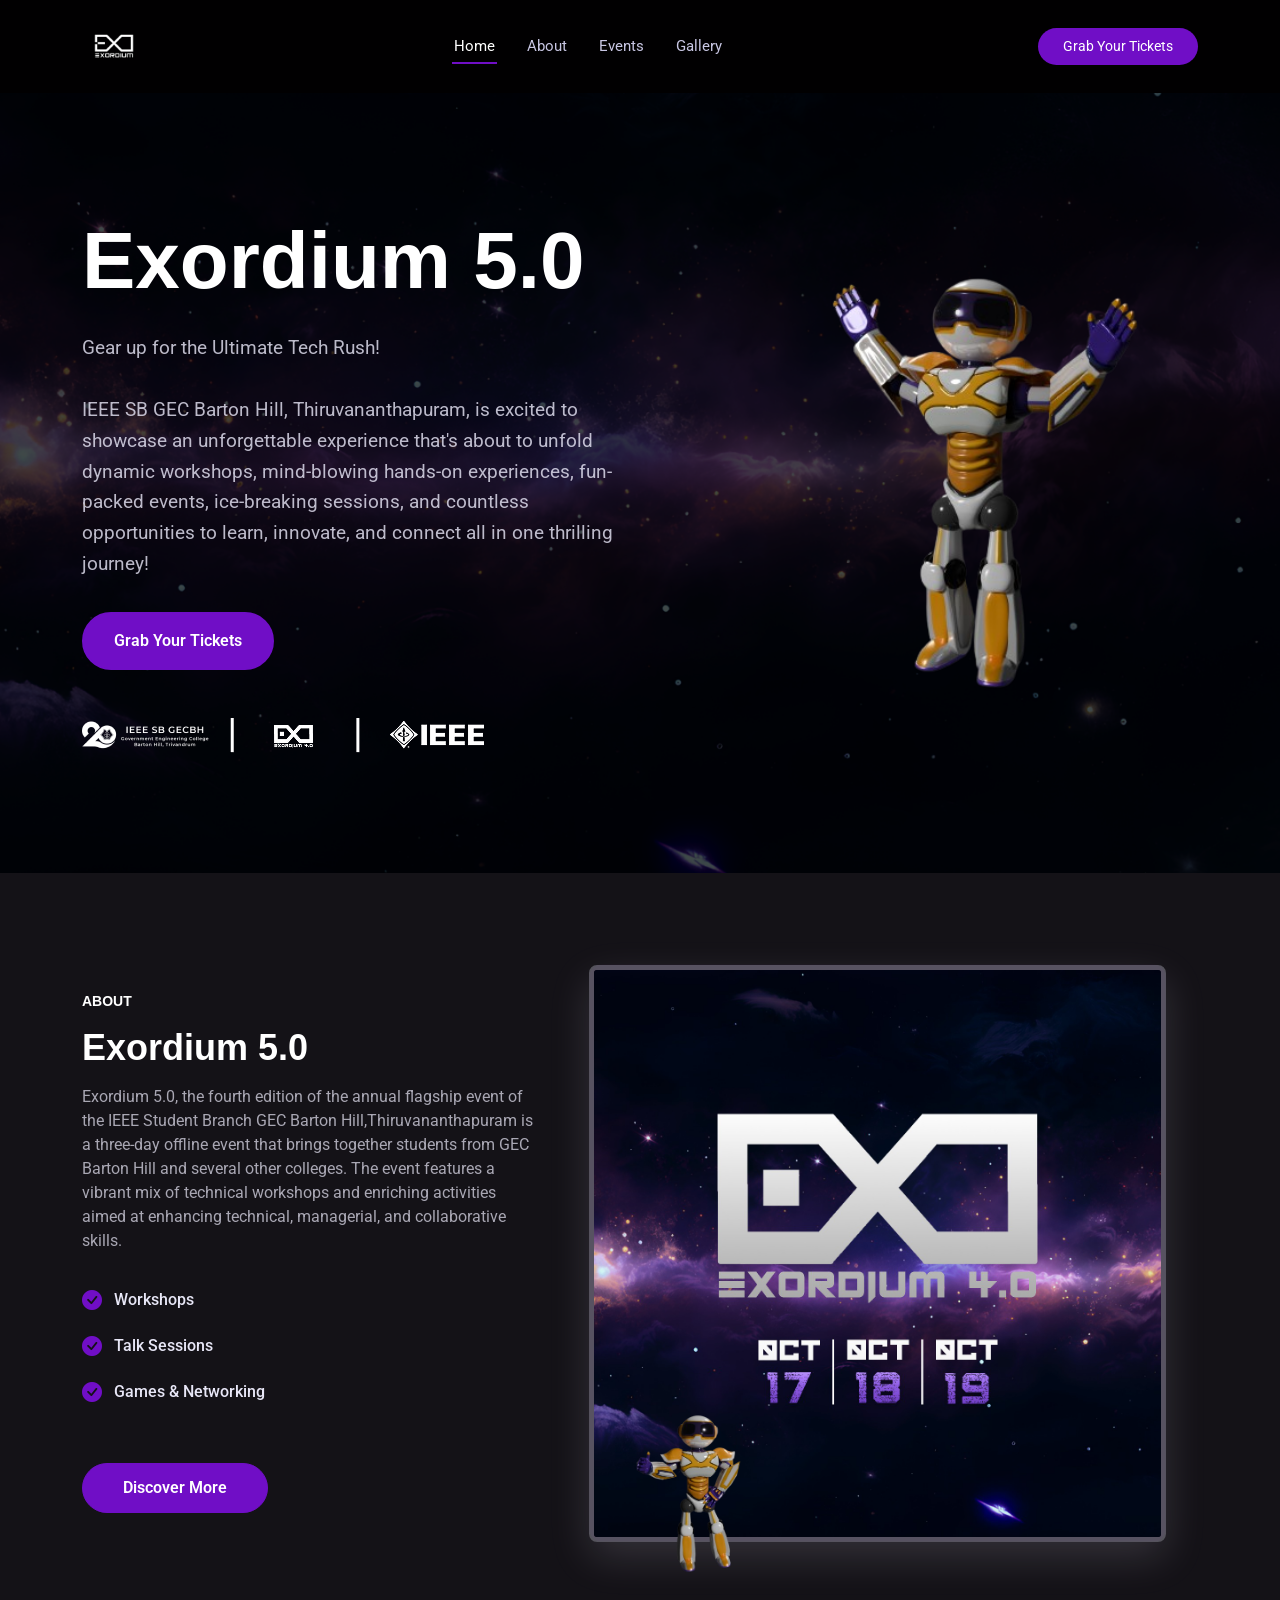
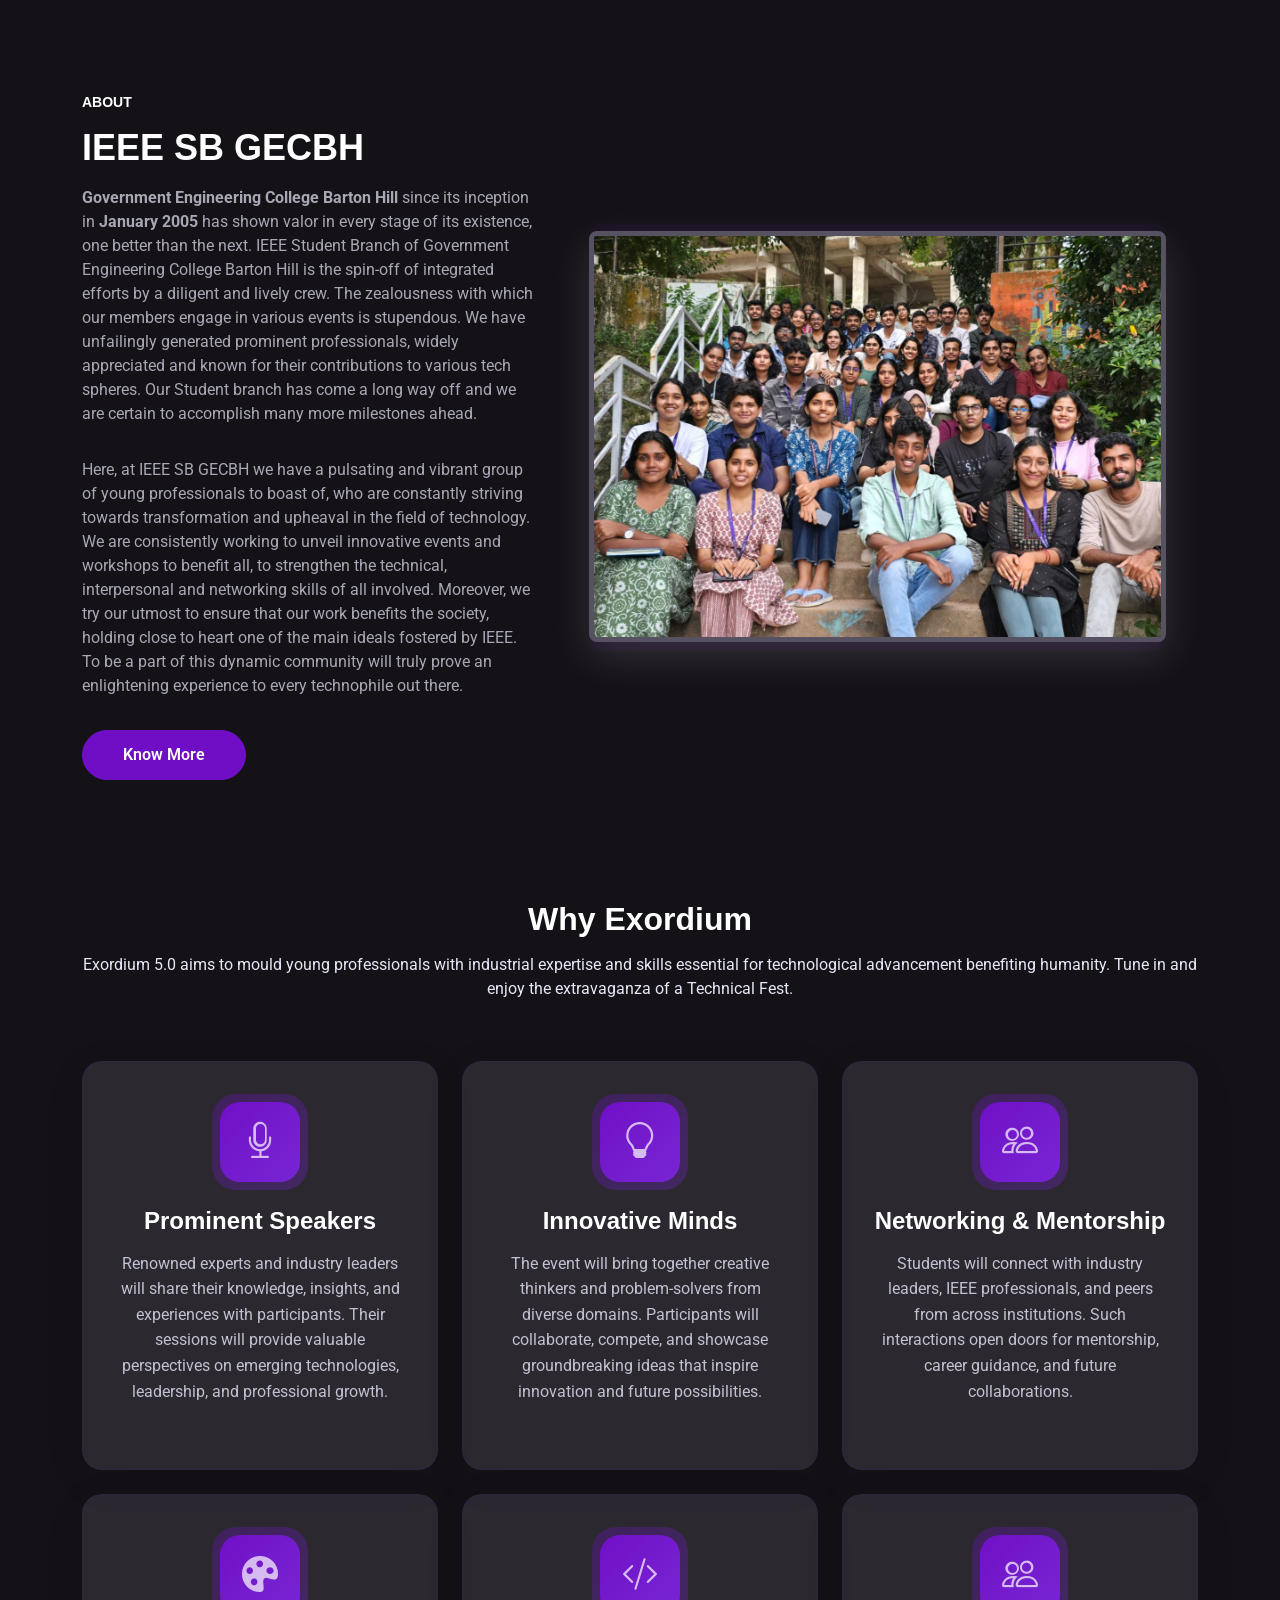
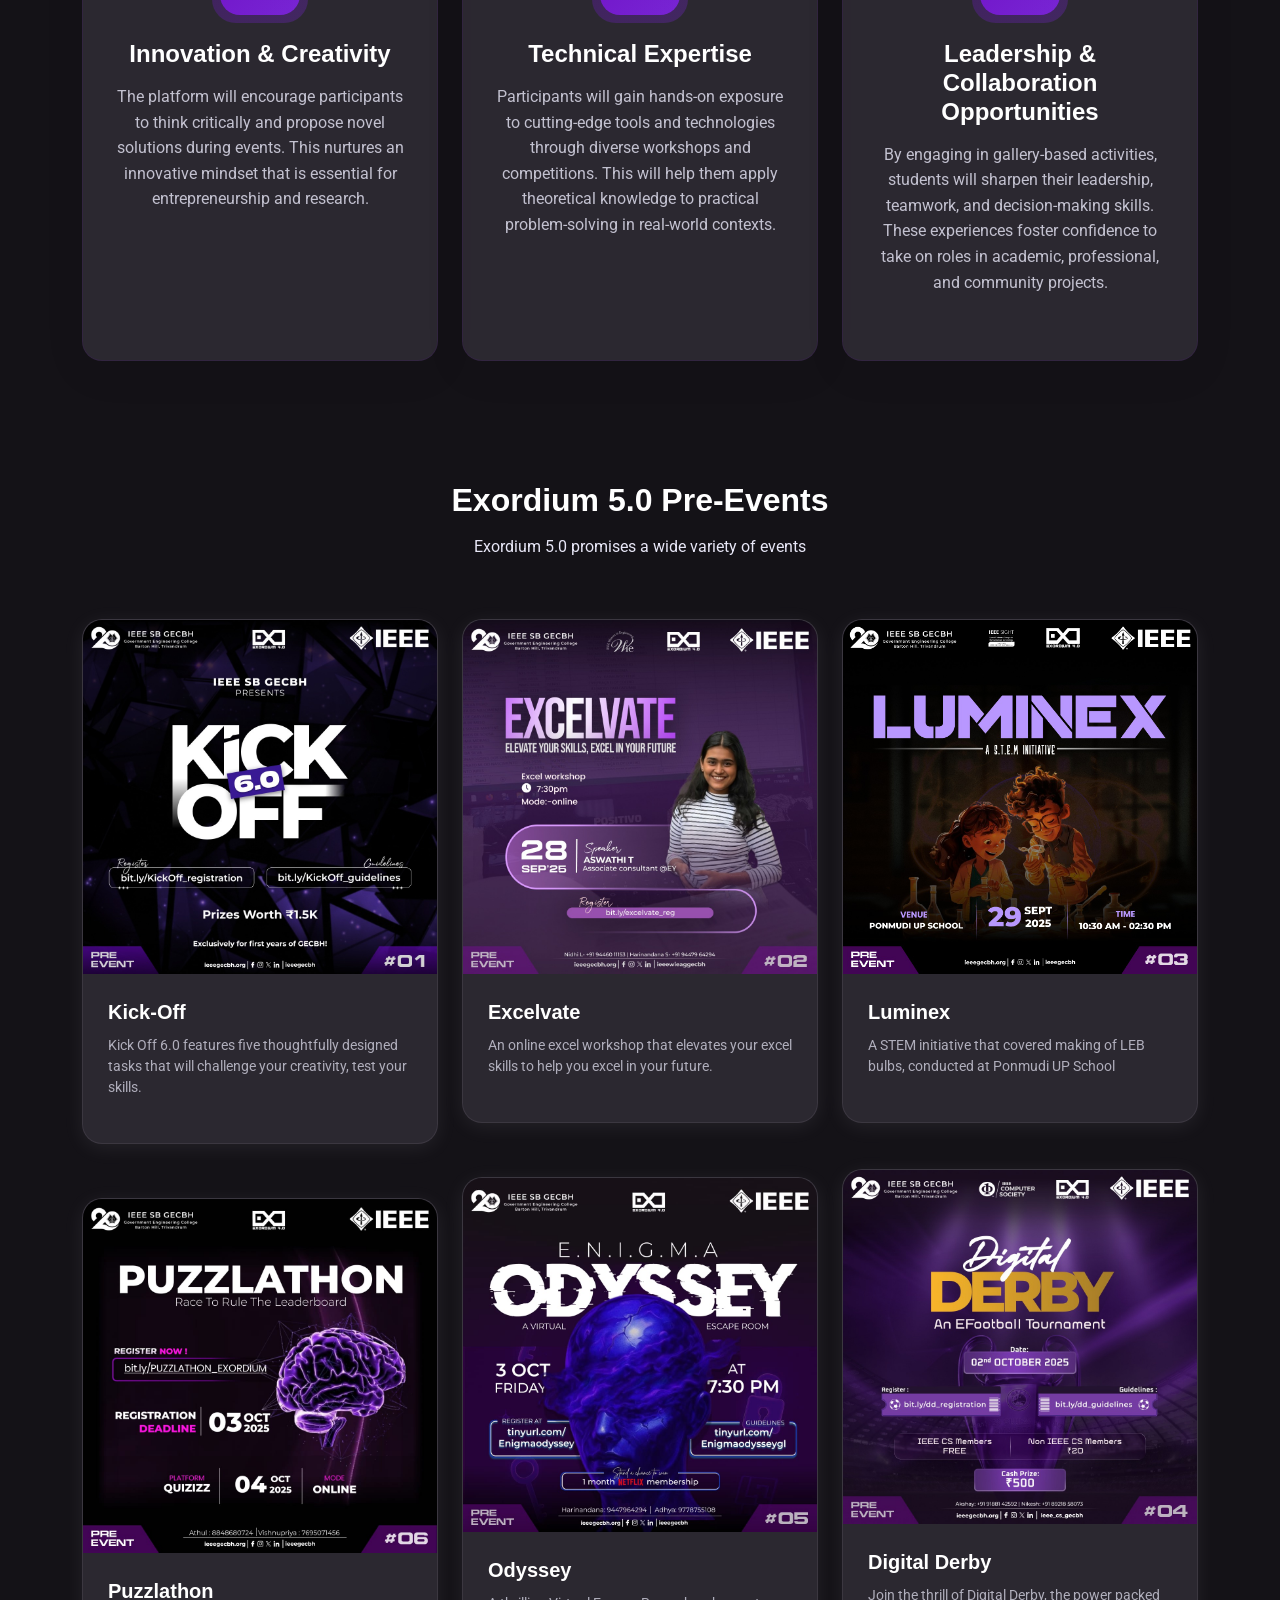
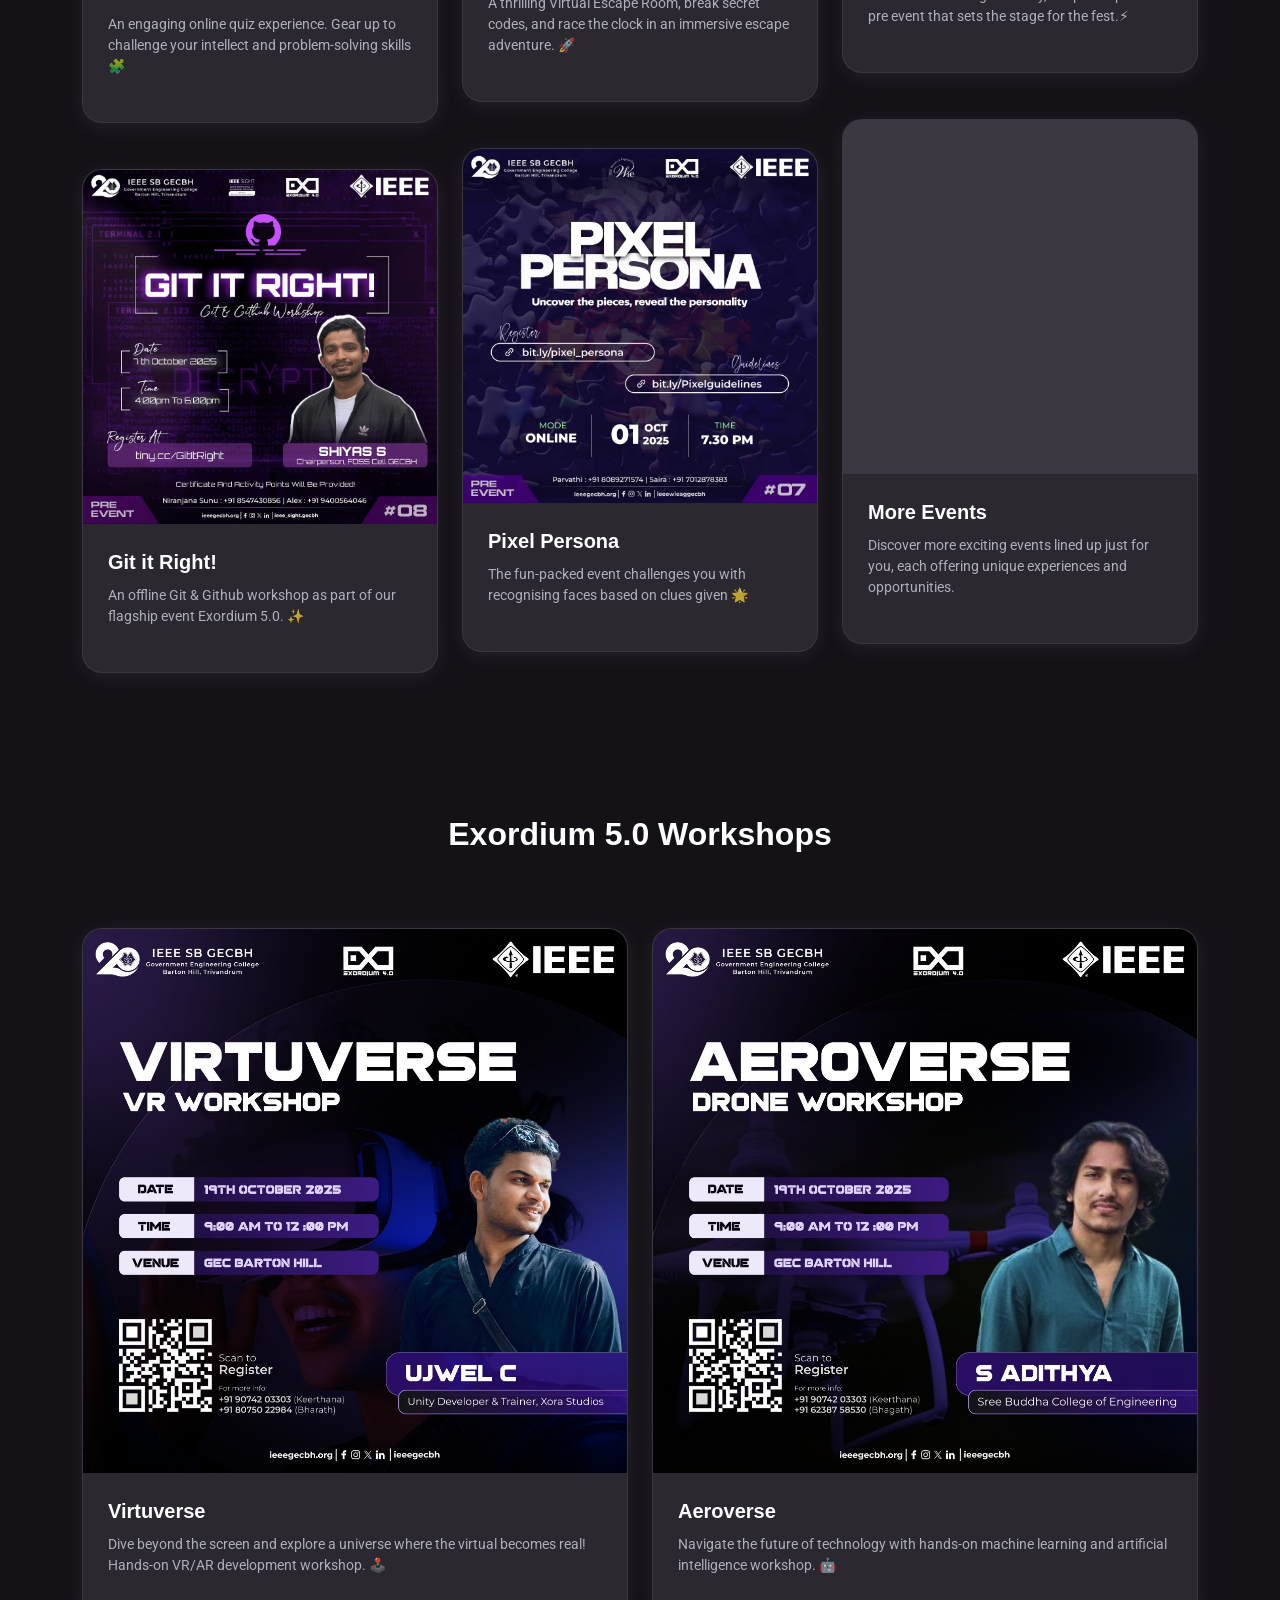
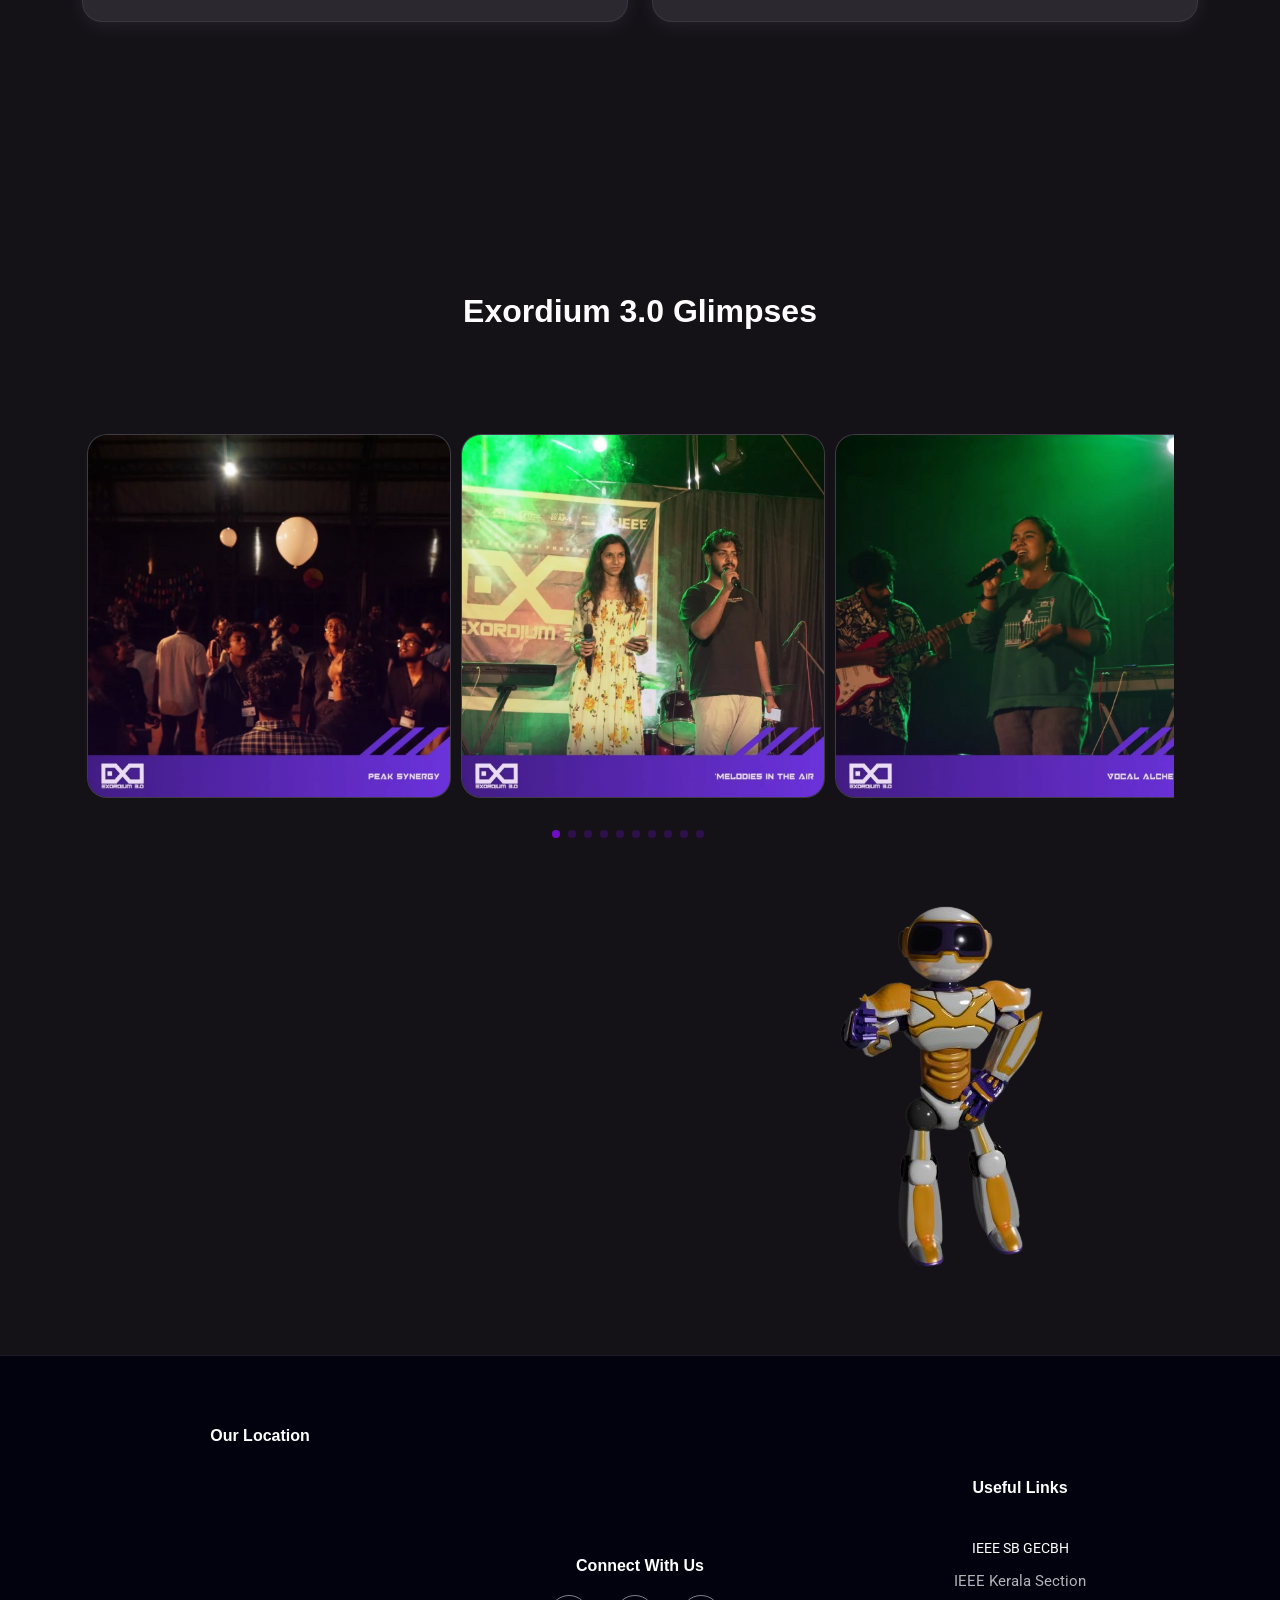
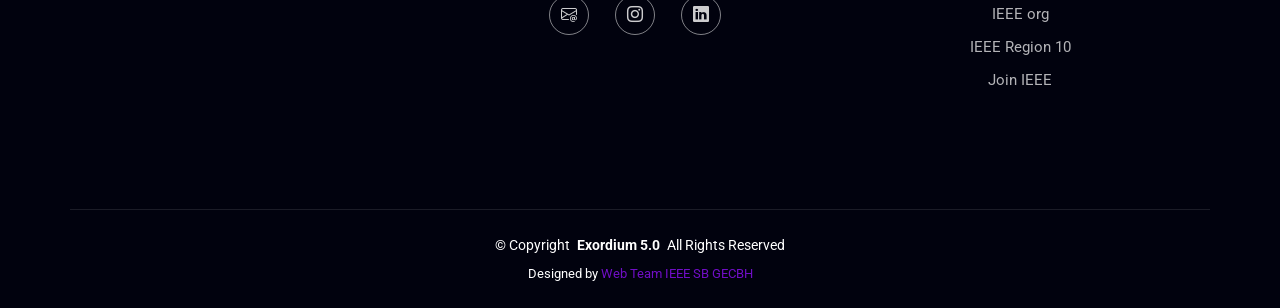
==== commit b4db1d1b: "register form V1 added" ====
--- a/index.html
+++ b/index.html
@@ -4,7 +4,7 @@
 <head>
   <meta charset="utf-8">
   <meta content="width=device-width, initial-scale=1.0" name="viewport">
-  <title>Exordium 4.0</title>
+  <title>Exordium 5.0</title>
   <meta name="description" content="">
   <meta name="keywords" content="">
 
@@ -78,7 +78,7 @@
         <i class="mobile-nav-toggle d-xl-none bi bi-list"></i>
       </nav>
 
-      <a class="btn-getstarted" href="https://snaptiqz.com/event/vGR-wjyGrfYjKuyu7eCUe">Grab Your Tickets</a>
+      <a class="btn-getstarted" href="">Grab Your Tickets</a>
 
     </div>
   </header>
@@ -93,7 +93,7 @@
         <div class="row align-items-center">
           <div class="col-lg-6" data-aos="fade-right" data-aos-delay="100">
             <div class="hero-content " >
-              <h1>Exordium 4.0</h1>
+              <h1>Exordium 5.0</h1>
               <p>Gear up for the Ultimate Tech Rush!</p>
               <p>IEEE SB GEC Barton Hill, Thiruvananthapuram, is excited to showcase an unforgettable experience that's about to unfold dynamic workshops, mind-blowing hands-on experiences, fun-packed events, ice-breaking sessions, and countless opportunities to learn, innovate, and connect all in one thrilling journey!</p>
               <div class="hero-buttons">
@@ -154,9 +154,9 @@
           <div class="col-lg-5" data-aos="fade-right" data-aos-delay="200">
             <div class="content">
               <h6 class="subtitle">About</h6>
-              <h2>Exordium 4.0</h2>
+              <h2>Exordium 5.0</h2>
               <p>
-                EXORDIUM 4.0, the fourth edition of the annual flagship event of the IEEE Student Branch GEC Barton Hill,Thiruvananthapuram is a three-day offline event that brings together students from GEC Barton Hill and several other colleges. The event features a vibrant mix of technical workshops and enriching activities aimed at enhancing technical, managerial, and collaborative skills.              
+                Exordium 5.0, the fourth edition of the annual flagship event of the IEEE Student Branch GEC Barton Hill,Thiruvananthapuram is a three-day offline event that brings together students from GEC Barton Hill and several other colleges. The event features a vibrant mix of technical workshops and enriching activities aimed at enhancing technical, managerial, and collaborative skills.              
               </p>
 
               <ul class="features-list">
@@ -253,7 +253,7 @@
       <!-- Section Title -->
       <div class="container section-title" data-aos="fade-up">
         <h2>Why Exordium</h2>
-        <p>EXORDIUM 4.0 aims to mould young professionals with industrial expertise and skills essential for technological advancement benefiting humanity. Tune in and enjoy the extravaganza of a Technical Fest.</p>
+        <p>Exordium 5.0 aims to mould young professionals with industrial expertise and skills essential for technological advancement benefiting humanity. Tune in and enjoy the extravaganza of a Technical Fest.</p>
       </div><!-- End Section Title -->
 
       <div class="container" data-aos="fade-up" data-aos-delay="100">
@@ -529,8 +529,8 @@
 
       <!-- Section Title -->
       <div class="container section-title" data-aos="fade-up">
-        <h2>Exordium 4.0 Pre-Events</h2>
-        <p>Exordium 4.0 promises a wide variety of events</p>
+        <h2>Exordium 5.0 Pre-Events</h2>
+        <p>Exordium 5.0 promises a wide variety of events</p>
       </div><!-- End Section Title -->
 
       <div class="container" data-aos="fade-up" data-aos-delay="100">
@@ -755,7 +755,7 @@
                 </div>
                 <div class="events-content">
                   <h3>Git it Right!</h3>
-                  <p>An offline Git & Github workshop as part of our flagship event Exordium 4.0. ✨</p>
+                  <p>An offline Git & Github workshop as part of our flagship event Exordium 5.0. ✨</p>
                 </div>
               </div>
             </div>
@@ -876,7 +876,7 @@
 
       <!-- Section Title -->
       <div class="container section-title" data-aos="fade-up">
-        <h2>Exordium 4.0 Workshops</h2>
+        <h2>Exordium 5.0 Workshops</h2>
         <p></p>
       </div><!-- End Section Title -->
 
@@ -1186,8 +1186,8 @@
                 <i class="bi bi-rocket-takeoff"></i>
               </div>
               <div class="cta-content">
-                <h4>Ready to Join Our Exordium 4.0?</h4>
-                <p>Unlock three days of innovation, inspiration, and unforgettable experiences at EXORDIUM 4.0. Grab your tickets now and be part of a galaxy of ideas, learning, and celebration.</p>
+                <h4>Ready to Join Our Exordium 5.0?</h4>
+                <p>Unlock three days of innovation, inspiration, and unforgettable experiences at Exordium 5.0. Grab your tickets now and be part of a galaxy of ideas, learning, and celebration.</p>
                 <div class="cta-actions">
                   <a href="https://snaptiqz.com/event/vGR-wjyGrfYjKuyu7eCUe" class="btn btn-primary">Grab Your Tickets</a>
                   <a href="#" class="btn btn-outline">View Schedule</a>
@@ -1376,7 +1376,7 @@
     </div>
     
     <div class="container copyright text-center mt-4">
-      <p>© <span>Copyright</span> <strong class="px-1 sitename">Exordium 4.0</strong> <span>All Rights Reserved</span></p>
+      <p>© <span>Copyright</span> <strong class="px-1 sitename">Exordium 5.0</strong> <span>All Rights Reserved</span></p>
       <div class="credits">
         <!-- All the links in the footer should remain intact. -->
         <!-- You can delete the links only if you've purchased the pro version. -->
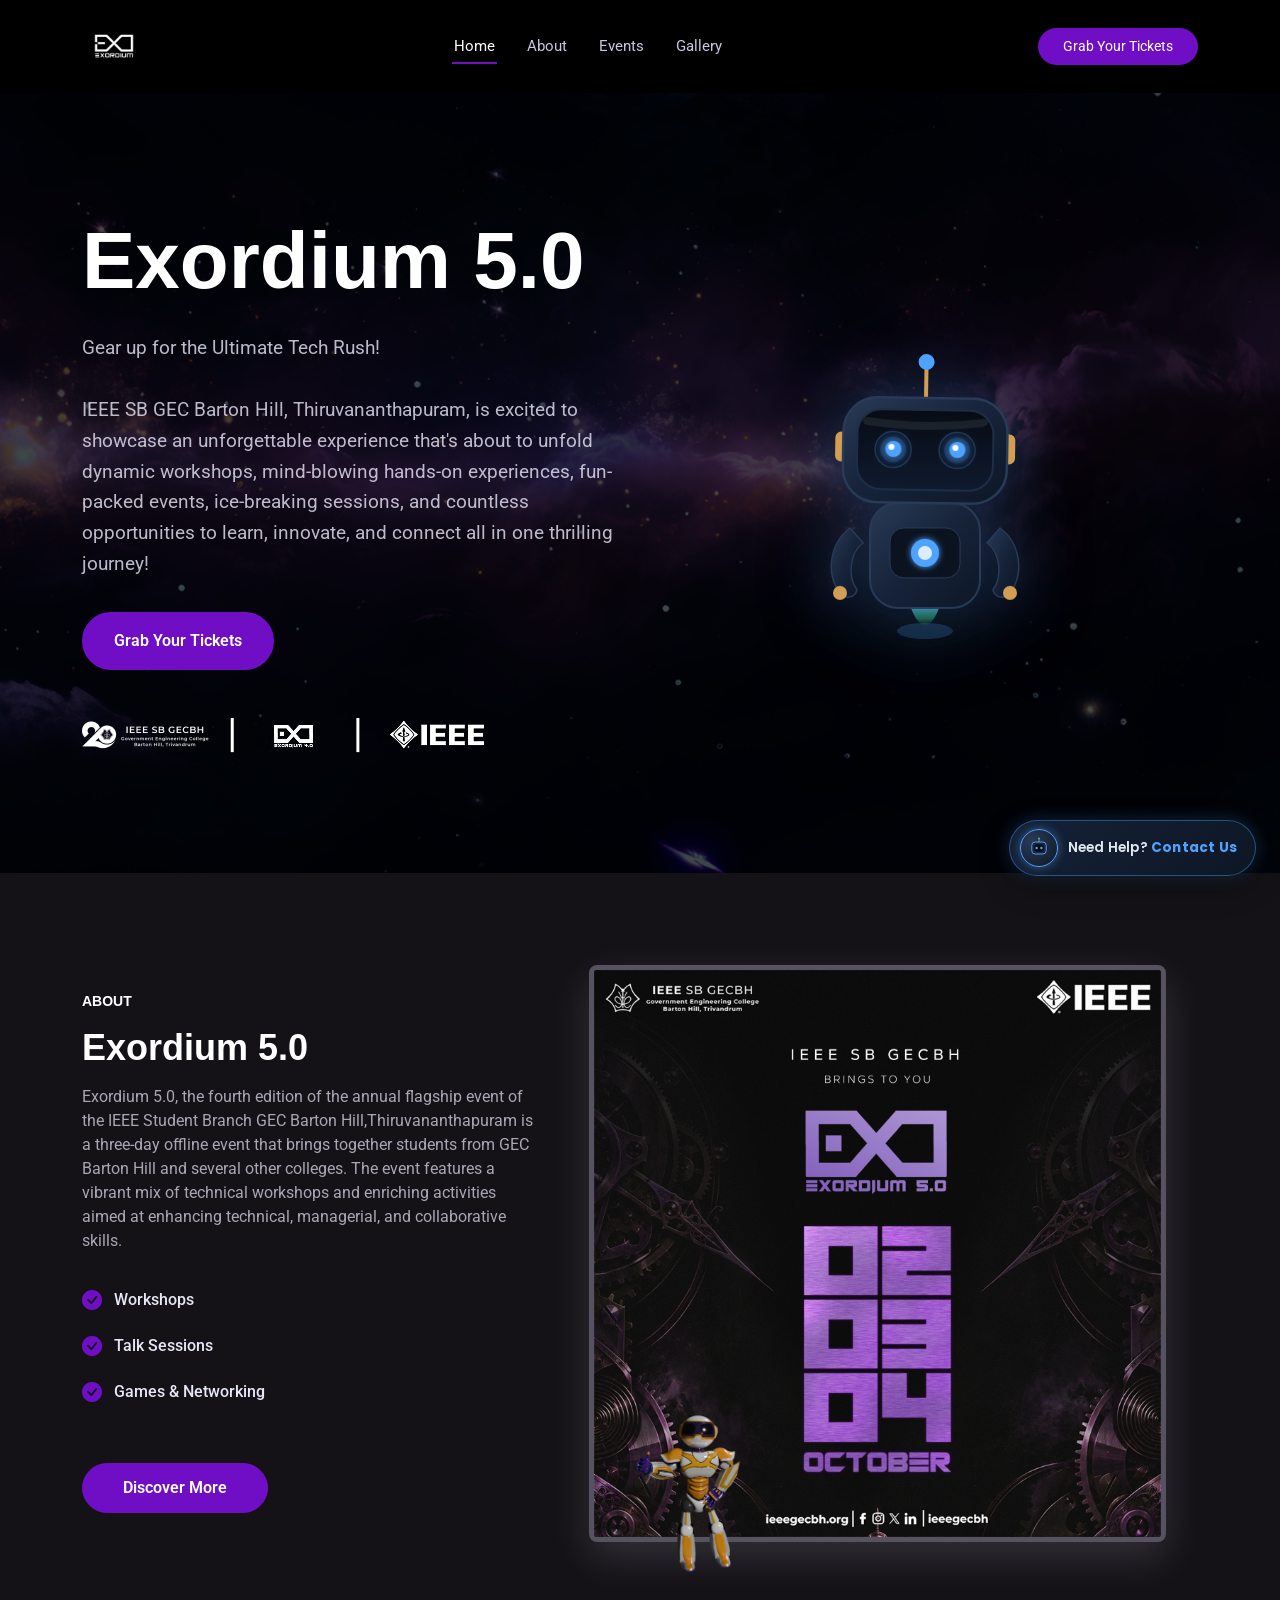
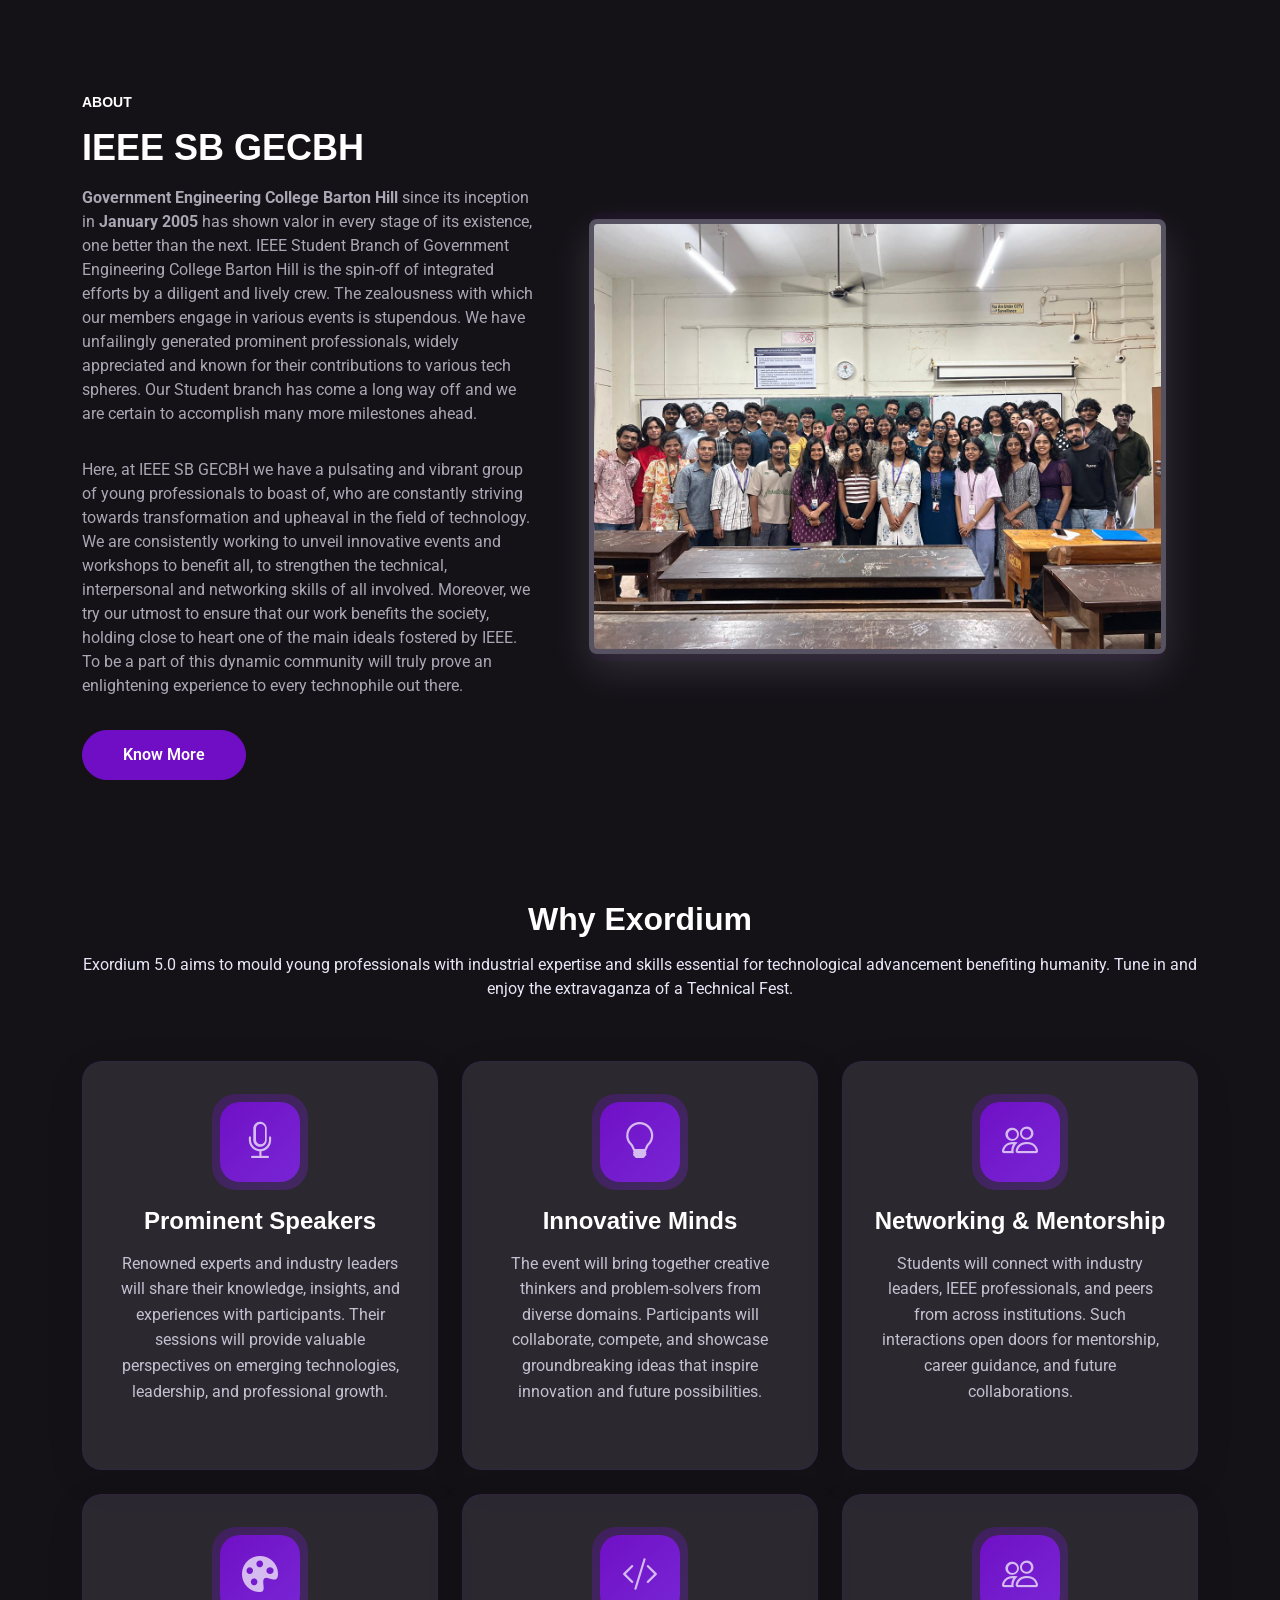
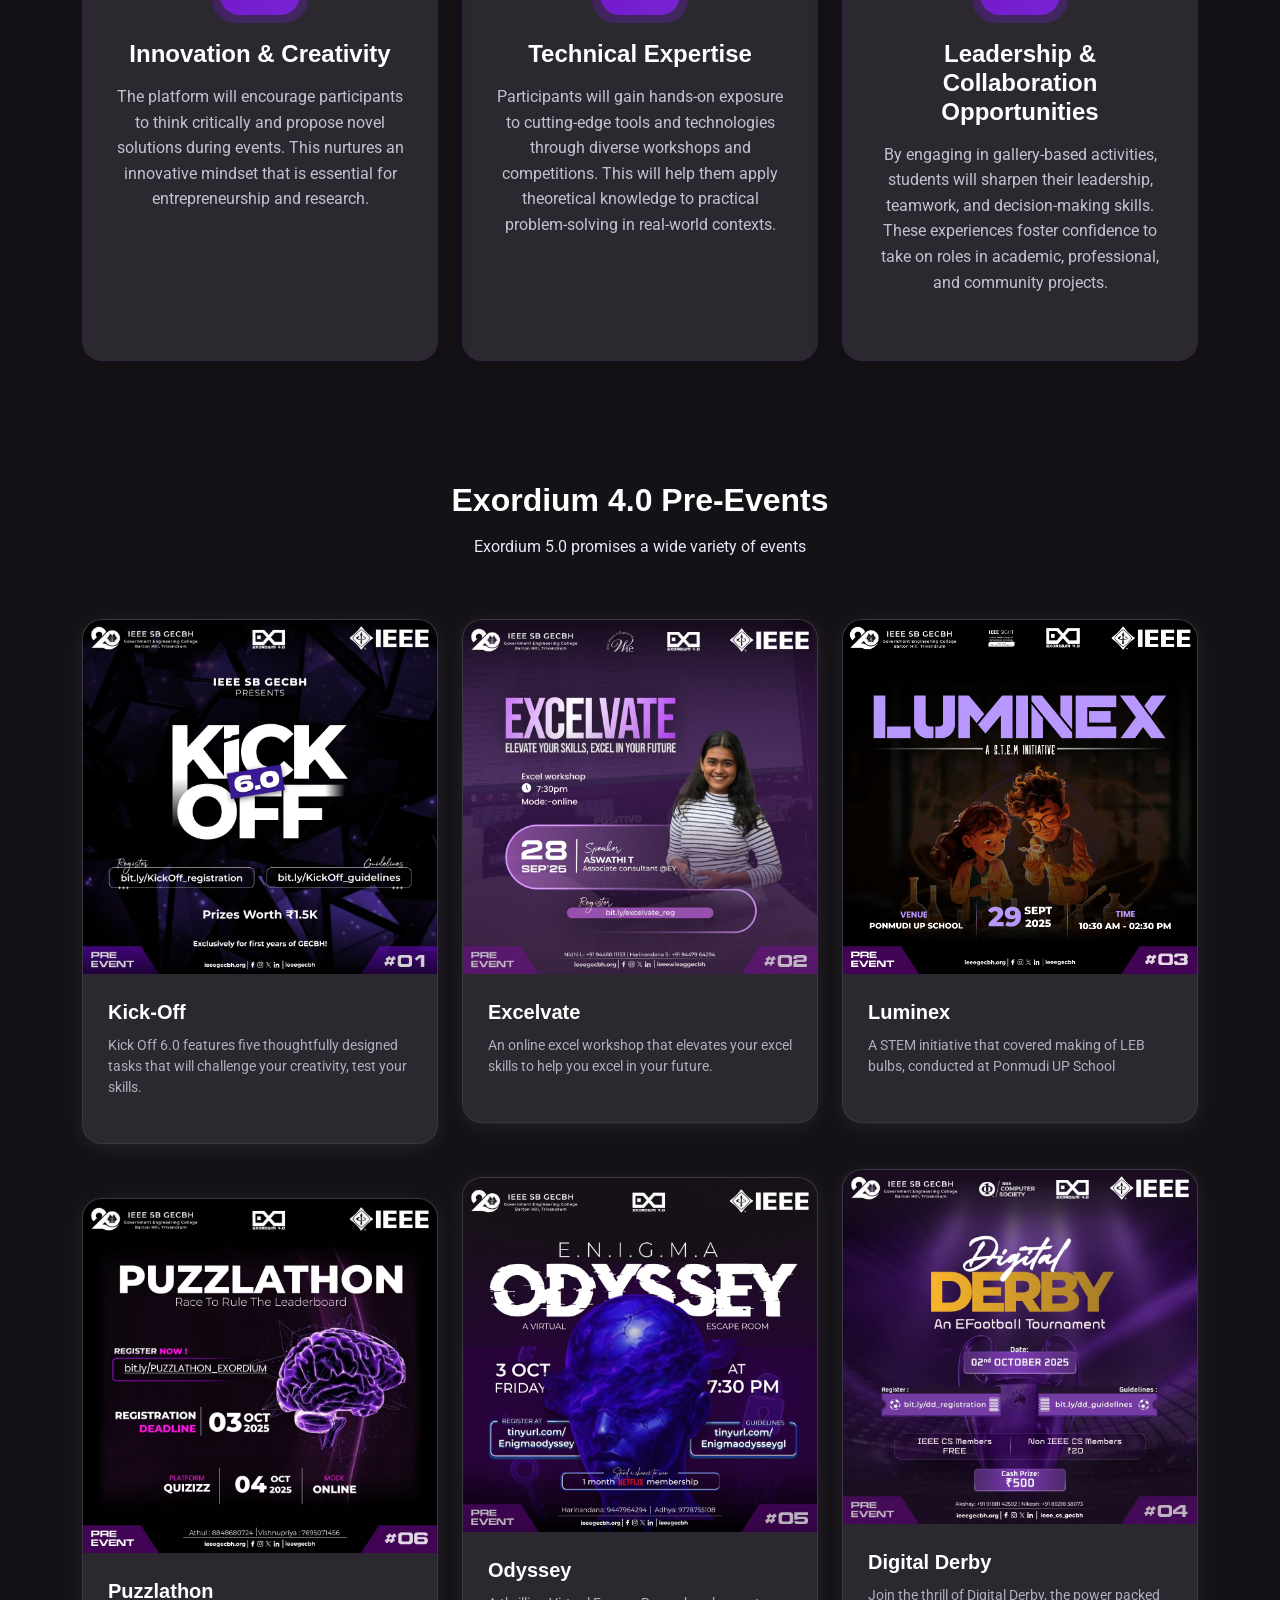
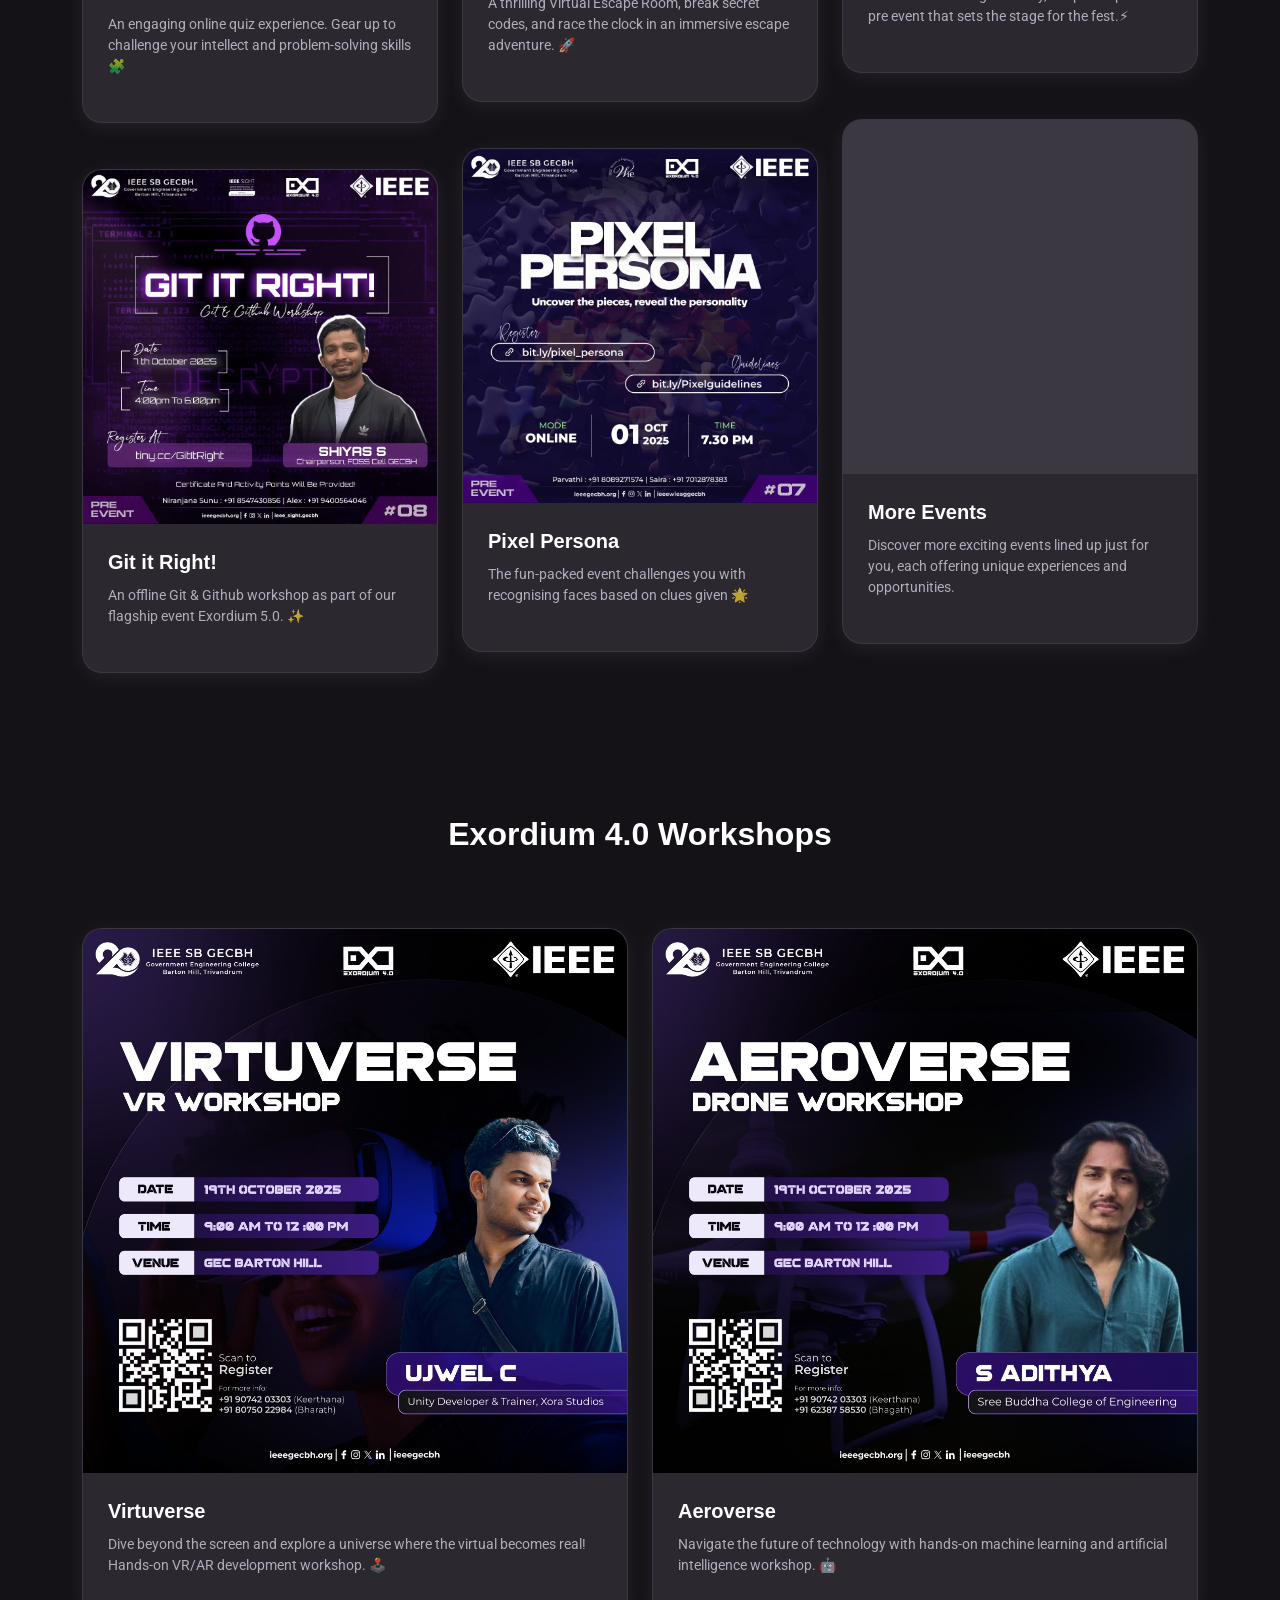
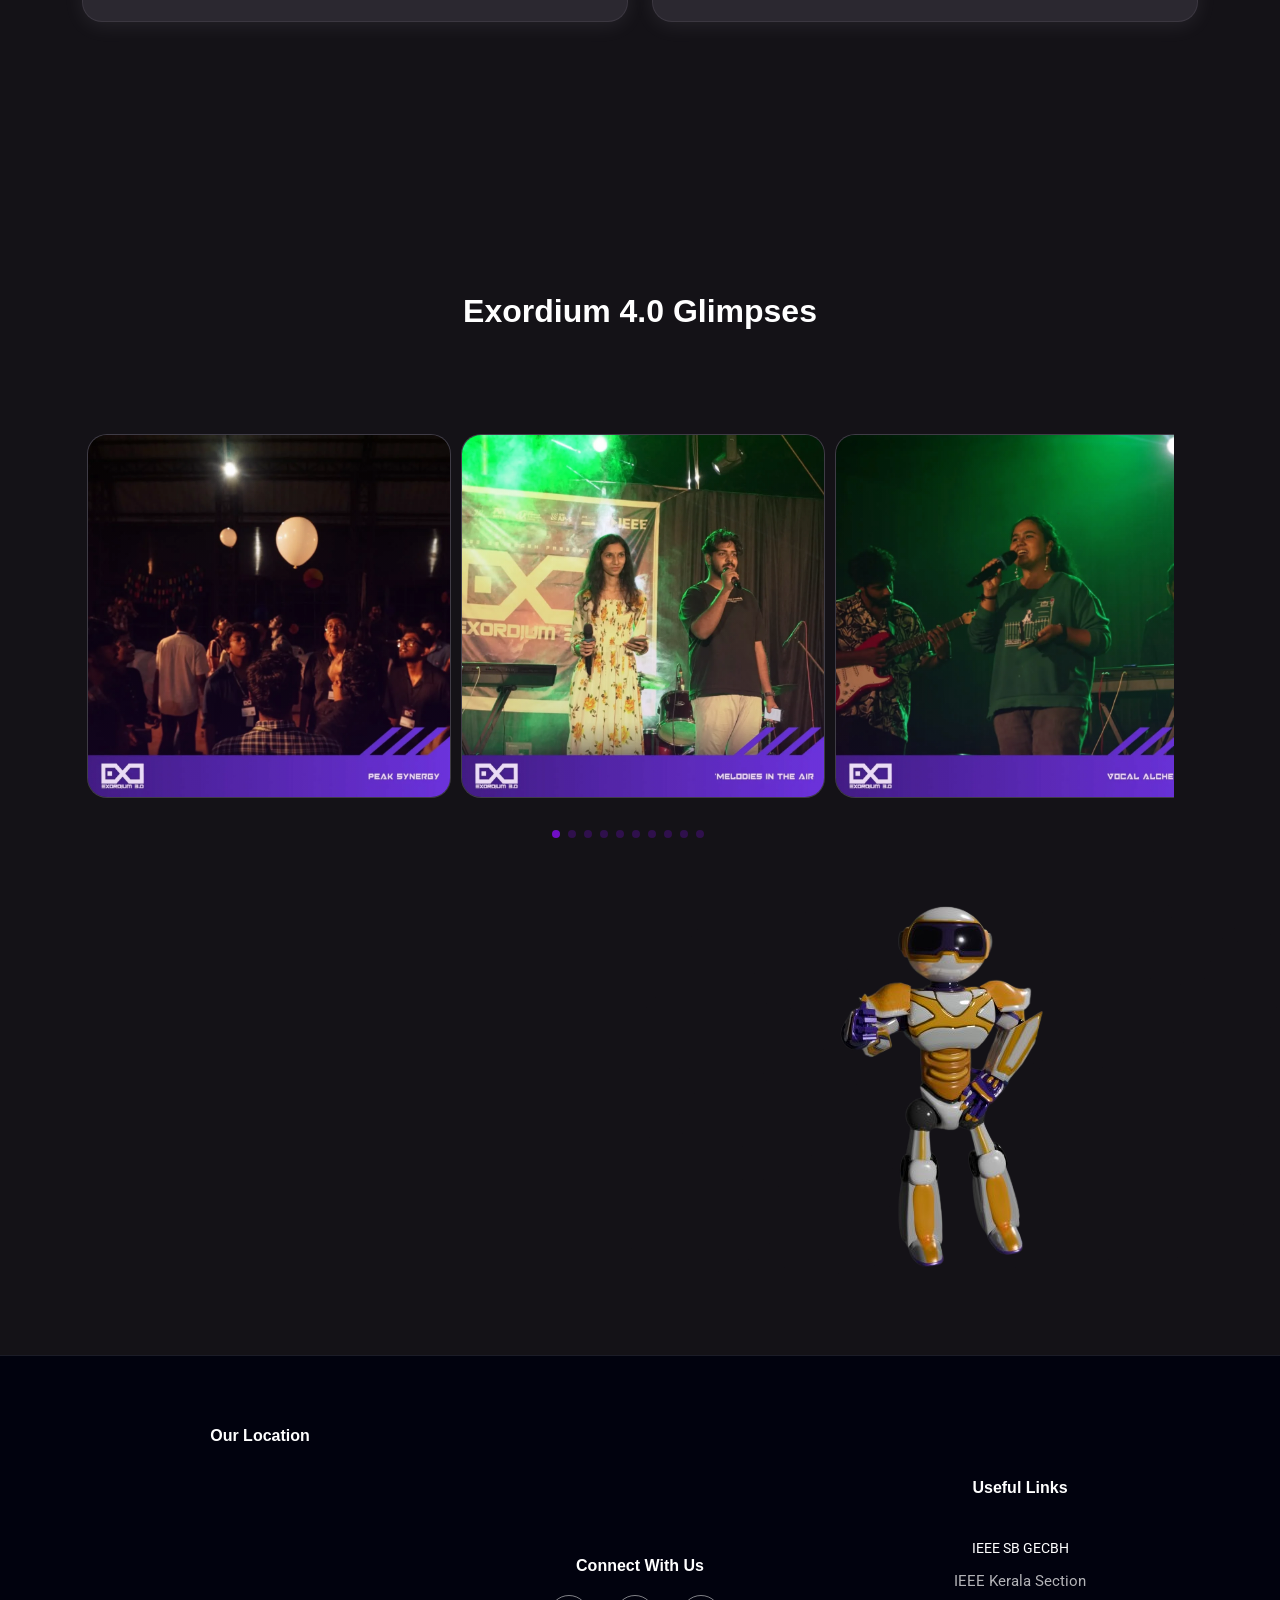
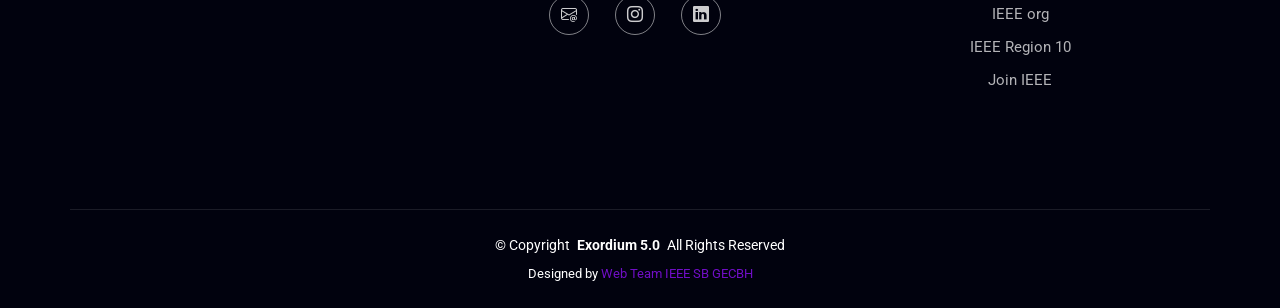
==== commit c44419de: "exordium 5.0 update" ====
--- a/index.html
+++ b/index.html
@@ -15,7 +15,9 @@
   <!-- Fonts -->
   <link href="https://fonts.googleapis.com" rel="preconnect">
   <link href="https://fonts.gstatic.com" rel="preconnect" crossorigin>
-  <link href="https://fonts.googleapis.com/css2?family=Roboto:ital,wght@0,100;0,300;0,400;0,500;0,700;0,900;1,100;1,300;1,400;1,500;1,700;1,900&family=Poppins:ital,wght@0,100;0,200;0,300;0,400;0,500;0,600;0,700;0,800;0,900;1,100;1,200;1,300;1,400;1,500;1,600;1,700;1,800;1,900&family=Quicksand:wght@300;400;500;600;700&display=swap" rel="stylesheet">
+  <link
+    href="https://fonts.googleapis.com/css2?family=Roboto:ital,wght@0,100;0,300;0,400;0,500;0,700;0,900;1,100;1,300;1,400;1,500;1,700;1,900&family=Poppins:ital,wght@0,100;0,200;0,300;0,400;0,500;0,600;0,700;0,800;0,900;1,100;1,200;1,300;1,400;1,500;1,600;1,700;1,800;1,900&family=Quicksand:wght@300;400;500;600;700&display=swap"
+    rel="stylesheet">
 
   <!-- Vendor CSS Files -->
   <link href="assets/vendor/bootstrap/css/bootstrap.min.css" rel="stylesheet">
@@ -26,7 +28,7 @@
 
   <!-- Main CSS File -->
   <link href="assets/css/main.css?v=2.0" rel="stylesheet">
-  <!-- <link rel="stylesheet" href="assets/css/test.css"> -->
+  <link href="assets/css/robot.css" rel="stylesheet">
 
   <!-- =======================================================
   * Template Name: Clarity
@@ -39,14 +41,15 @@
 
 <body class="index-page">
 
-  
-   <header id="header" class="header d-flex align-items-center sticky-top">
-    <div class="header-container container-fluid container-xl position-relative d-flex align-items-center justify-content-between">
+
+  <header id="header" class="header d-flex align-items-center sticky-top">
+    <div
+      class="header-container container-fluid container-xl position-relative d-flex align-items-center justify-content-between">
 
       <a href="index.html" class="logo d-flex align-items-center me-auto me-xl-0">
         <!-- Uncomment the line below if you also wish to use an image logo -->
         <img src="assets/img/about/hero-logo-white.png" alt="">
-        
+
       </a>
 
       <nav id="navmenu" class="navmenu">
@@ -78,7 +81,7 @@
         <i class="mobile-nav-toggle d-xl-none bi bi-list"></i>
       </nav>
 
-      <a class="btn-getstarted" href="">Grab Your Tickets</a>
+      <a class="btn-getstarted" href="register.html">Grab Your Tickets</a>
 
     </div>
   </header>
@@ -89,15 +92,17 @@
     <!-- Hero Section -->
     <section id="hero" class="hero section">
 
-      <div class="container" >
+      <div class="container">
         <div class="row align-items-center">
           <div class="col-lg-6" data-aos="fade-right" data-aos-delay="100">
-            <div class="hero-content " >
+            <div class="hero-content ">
               <h1>Exordium 5.0</h1>
               <p>Gear up for the Ultimate Tech Rush!</p>
-              <p>IEEE SB GEC Barton Hill, Thiruvananthapuram, is excited to showcase an unforgettable experience that's about to unfold dynamic workshops, mind-blowing hands-on experiences, fun-packed events, ice-breaking sessions, and countless opportunities to learn, innovate, and connect all in one thrilling journey!</p>
+              <p>IEEE SB GEC Barton Hill, Thiruvananthapuram, is excited to showcase an unforgettable experience that's
+                about to unfold dynamic workshops, mind-blowing hands-on experiences, fun-packed events, ice-breaking
+                sessions, and countless opportunities to learn, innovate, and connect all in one thrilling journey!</p>
               <div class="hero-buttons">
-                <a href="https://snaptiqz.com/event/vGR-wjyGrfYjKuyu7eCUe" class="btn btn-primary">Grab Your Tickets</a>
+                <a href="register.html" class="btn btn-primary">Grab Your Tickets</a>
                 <a href="#" class="btn btn-outline">View Schedule </a>
               </div>
 
@@ -120,16 +125,16 @@
                   <span class="stat-number purecounter" data-purecounter-start="0" data-purecounter-end="20" data-purecounter-duration="1"></span>
                   <span class="stat-label">Mini Events</span>
                 </div> -->
-                 <div class="stat-item">
+                <div class="stat-item">
                   <img src="assets/img/illustration/newgroup.png" alt="">
-                 </div>
+                </div>
               </div>
             </div>
           </div>
           <div class="col-lg-6" data-aos="fade-left" data-aos-delay="200">
             <div class="hero-visual">
               <div class="hero-image">
-                <img src="assets/img/mascot/welcomeleft-removebg-f.png" alt="Digital Agency Hero" class="img-fluid">
+                <div id="hero-robot-container" class="hero-robot-container" aria-hidden="true"></div>
               </div>
             </div>
           </div>
@@ -156,7 +161,10 @@
               <h6 class="subtitle">About</h6>
               <h2>Exordium 5.0</h2>
               <p>
-                Exordium 5.0, the fourth edition of the annual flagship event of the IEEE Student Branch GEC Barton Hill,Thiruvananthapuram is a three-day offline event that brings together students from GEC Barton Hill and several other colleges. The event features a vibrant mix of technical workshops and enriching activities aimed at enhancing technical, managerial, and collaborative skills.              
+                Exordium 5.0, the fourth edition of the annual flagship event of the IEEE Student Branch GEC Barton
+                Hill,Thiruvananthapuram is a three-day offline event that brings together students from GEC Barton Hill
+                and several other colleges. The event features a vibrant mix of technical workshops and enriching
+                activities aimed at enhancing technical, managerial, and collaborative skills.
               </p>
 
               <ul class="features-list">
@@ -172,10 +180,12 @@
           <div class="col-lg-7" data-aos="fade-left" data-aos-delay="300">
             <div class="image-composition">
               <div class="image-main">
-                <img src="assets/img/about/exordium4.0-poster.jpeg" alt="Modern office with a gallery working" class="img-fluid" loading="lazy">
+                <img src="assets/img/about/exordium4.0-poster.jpeg" alt="Exordium 5.0 Poster" class="img-fluid"
+                  loading="lazy">
               </div>
               <div class="image-secondary">
-                <img src="assets/img/mascot/thumbsup2-removebg-preview.png" alt="Collaborative discussion" class="img-fluid" loading="lazy">
+                <img src="assets/img/mascot/thumbsup2-removebg-preview.png" alt="Collaborative discussion"
+                  class="img-fluid" loading="lazy">
               </div>
               <!-- <div class="stats-card">
                 <div class="stats-item">
@@ -186,11 +196,11 @@
                   <h3>100+</h3>
                   <p>Participants</p>
                 </div> -->
-              </div>
-            </div>
-          </div>
-
+            </div>
+          </div>
         </div>
+
+      </div>
 
       </div>
 
@@ -209,10 +219,22 @@
               <h6 class="subtitle"> about</h6>
               <h2>IEEE SB GECBH</h2>
               <p>
-               <strong>Government Engineering College Barton Hill</strong> since its inception in <strong>January 2005</strong> has shown valor in every stage of its existence, one better than the next. IEEE Student Branch of Government Engineering College Barton Hill is the spin-off of integrated efforts by a diligent and lively crew. The zealousness with which our members engage in various events is stupendous. We have unfailingly generated prominent professionals, widely appreciated and known for their contributions to various tech spheres. Our Student branch has come a long way off and we are certain to accomplish many more milestones ahead.              </p>
+                <strong>Government Engineering College Barton Hill</strong> since its inception in <strong>January
+                  2005</strong> has shown valor in every stage of its existence, one better than the next. IEEE Student
+                Branch of Government Engineering College Barton Hill is the spin-off of integrated efforts by a diligent
+                and lively crew. The zealousness with which our members engage in various events is stupendous. We have
+                unfailingly generated prominent professionals, widely appreciated and known for their contributions to
+                various tech spheres. Our Student branch has come a long way off and we are certain to accomplish many
+                more milestones ahead.
+              </p>
 
               <p>
-                Here, at IEEE SB GECBH we have a pulsating and vibrant group of young professionals to boast of, who are constantly striving towards transformation and upheaval in the field of technology. We are consistently working to unveil innovative events and workshops to benefit all, to strengthen the technical, interpersonal and networking skills of all involved. Moreover, we try our utmost to ensure that our work benefits the society, holding close to heart one of the main ideals fostered by IEEE. To be a part of this dynamic community will truly prove an enlightening experience to every technophile out there.
+                Here, at IEEE SB GECBH we have a pulsating and vibrant group of young professionals to boast of, who are
+                constantly striving towards transformation and upheaval in the field of technology. We are consistently
+                working to unveil innovative events and workshops to benefit all, to strengthen the technical,
+                interpersonal and networking skills of all involved. Moreover, we try our utmost to ensure that our work
+                benefits the society, holding close to heart one of the main ideals fostered by IEEE. To be a part of
+                this dynamic community will truly prove an enlightening experience to every technophile out there.
               </p>
 
               <a href="https://www.ieeegecbh.org/pages/sb.about.html" class="btn btn-primary more">Know More</a>
@@ -222,7 +244,8 @@
           <div class="col-lg-7" data-aos="fade-left" data-aos-delay="300">
             <div class="image-composition">
               <div class="image-main">
-                <img src="assets/img/about/execom2.jpeg" alt="Modern office with a gallery working" class="img-fluid" loading="lazy">
+                <img src="assets/img/about/execom.jpeg" alt="Modern office with a gallery working" class="img-fluid"
+                  loading="lazy">
               </div>
               <!-- <div class="image-secondary">
                 <img src="assets/img/mascot/thumbsup2-removebg-preview.png" alt="Collaborative discussion" class="img-fluid" loading="lazy">
@@ -236,11 +259,11 @@
                   <h3>100+</h3>
                   <p>Participants</p>
                 </div> -->
-              </div>
-            </div>
-          </div>
-
+            </div>
+          </div>
         </div>
+
+      </div>
 
       </div>
 
@@ -253,7 +276,8 @@
       <!-- Section Title -->
       <div class="container section-title" data-aos="fade-up">
         <h2>Why Exordium</h2>
-        <p>Exordium 5.0 aims to mould young professionals with industrial expertise and skills essential for technological advancement benefiting humanity. Tune in and enjoy the extravaganza of a Technical Fest.</p>
+        <p>Exordium 5.0 aims to mould young professionals with industrial expertise and skills essential for
+          technological advancement benefiting humanity. Tune in and enjoy the extravaganza of a Technical Fest.</p>
       </div><!-- End Section Title -->
 
       <div class="container" data-aos="fade-up" data-aos-delay="100">
@@ -266,8 +290,10 @@
                 <i class="bi bi-mic"></i>
               </div>
               <h4>Prominent Speakers</h4>
-              <p>Renowned experts and industry leaders will share their knowledge, insights, and experiences with participants.
-Their sessions will provide valuable perspectives on emerging technologies, leadership, and professional growth.</p>
+              <p>Renowned experts and industry leaders will share their knowledge, insights, and experiences with
+                participants.
+                Their sessions will provide valuable perspectives on emerging technologies, leadership, and professional
+                growth.</p>
               <!-- <div class="feature-stats">
                 <span class="stat-number" data-purecounter-start="0" data-purecounter-end="95" data-purecounter-duration="2">95</span>
                 <span class="stat-label">% Client Satisfaction</span>
@@ -282,7 +308,8 @@
               </div>
               <h4>Innovative Minds</h4>
               <p>The event will bring together creative thinkers and problem-solvers from diverse domains.
-Participants will collaborate, compete, and showcase groundbreaking ideas that inspire innovation and future possibilities.</p>
+                Participants will collaborate, compete, and showcase groundbreaking ideas that inspire innovation and
+                future possibilities.</p>
               <!-- <div class="feature-stats">
                 <span class="stat-number" data-purecounter-start="0" data-purecounter-end="200" data-purecounter-duration="2">200</span>
                 <span class="stat-label">% ROI Increase</span>
@@ -297,7 +324,7 @@
               </div>
               <h4>Networking & Mentorship</h4>
               <p>Students will connect with industry leaders, IEEE professionals, and peers from across institutions.
-Such interactions open doors for mentorship, career guidance, and future collaborations.</p>
+                Such interactions open doors for mentorship, career guidance, and future collaborations.</p>
               <!-- <div class="feature-stats">
                 <span class="stat-number" data-purecounter-start="0" data-purecounter-end="50" data-purecounter-duration="2">50</span>
                 <span class="stat-label">+ Awards Won</span>
@@ -312,7 +339,7 @@
               </div>
               <h4>Innovation & Creativity</h4>
               <p>The platform will encourage participants to think critically and propose novel solutions during events.
-This nurtures an innovative mindset that is essential for entrepreneurship and research.</p>
+                This nurtures an innovative mindset that is essential for entrepreneurship and research.</p>
               <!-- <div class="feature-stats">
                 <span class="stat-number" data-purecounter-start="0" data-purecounter-end="95" data-purecounter-duration="2">95</span>
                 <span class="stat-label">% Client Satisfaction</span>
@@ -326,8 +353,9 @@
                 <i class="bi bi-code-slash"></i>
               </div>
               <h4>Technical Expertise</h4>
-              <p>Participants will gain hands-on exposure to cutting-edge tools and technologies through diverse workshops and competitions.
-This will help them apply theoretical knowledge to practical problem-solving in real-world contexts.</p>
+              <p>Participants will gain hands-on exposure to cutting-edge tools and technologies through diverse
+                workshops and competitions.
+                This will help them apply theoretical knowledge to practical problem-solving in real-world contexts.</p>
               <!-- <div class="feature-stats">
                 <span class="stat-number" data-purecounter-start="0" data-purecounter-end="95" data-purecounter-duration="2">95</span>
                 <span class="stat-label">% Client Satisfaction</span>
@@ -341,15 +369,17 @@
                 <i class="bi bi-people"></i>
               </div>
               <h4>Leadership & Collaboration Opportunities</h4>
-              <p>By engaging in gallery-based activities, students will sharpen their leadership, teamwork, and decision-making skills.
-These experiences foster confidence to take on roles in academic, professional, and community projects.</p>
+              <p>By engaging in gallery-based activities, students will sharpen their leadership, teamwork, and
+                decision-making skills.
+                These experiences foster confidence to take on roles in academic, professional, and community projects.
+              </p>
               <!-- <div class="feature-stats">
                 <span class="stat-number" data-purecounter-start="0" data-purecounter-end="95" data-purecounter-duration="2">95</span>
                 <span class="stat-label">% Client Satisfaction</span>
               </div> -->
             </div>
           </div><!-- End Feature Card -->
-          
+
         </div>
 
         <!-- <div class="row mt-5">
@@ -359,7 +389,7 @@
             </div>
           </div> -->
 
-          <!-- <div class="col-lg-6" data-aos="fade-left" data-aos-delay="300">
+        <!-- <div class="col-lg-6" data-aos="fade-left" data-aos-delay="300">
             <div class="feature-content">
               <h3>Why Leading Brands Choose Us</h3>
               <p class="lead">Duis aute irure dolor in reprehenderit in voluptate velit esse cillum dolore eu fugiat nulla pariatur excepteur sint occaecat.</p>
@@ -402,7 +432,7 @@
               </div>
             </div>
           </div> -->
-        </div>
+      </div>
 
       </div>
 
@@ -412,14 +442,14 @@
     <!-- Services Section -->
     <!-- <section id="services" class="services section">-->
 
-      <!-- Section Title -->
-      <!-- <div class="container section-title" data-aos="fade-up">
+    <!-- Section Title -->
+    <!-- <div class="container section-title" data-aos="fade-up">
         <h2>Why Exordium?</h2>
         <p>EXORDIUM aims to mould young professionals with industrial expertise and skills essential for technological advancement benefiting humanity. Tune in and enjoy the extravaganza of a Technical Fest.</p>
       </div> -->
-      <!-- End Section Title -->
-
-       <!-- <div class="container" data-aos="fade-up" data-aos-delay="100">
+    <!-- End Section Title -->
+
+    <!-- <div class="container" data-aos="fade-up" data-aos-delay="100">
 
         <div class="row gy-4">
           <div class="col-lg-4 col-md-6" data-aos="fade-up" data-aos-delay="200">
@@ -523,13 +553,13 @@
 
     </section> -->
     <!-- /Services Section -->
-<!-- ============================================================================= -->
+    <!-- ============================================================================= -->
     <!-- events Section -->
     <section id="events" class="events section">
 
       <!-- Section Title -->
       <div class="container section-title" data-aos="fade-up">
-        <h2>Exordium 5.0 Pre-Events</h2>
+        <h2>Exordium 4.0 Pre-Events</h2>
         <p>Exordium 5.0 promises a wide variety of events</p>
       </div><!-- End Section Title -->
 
@@ -545,229 +575,265 @@
           </ul> -->
           <!--End events Filters -->
 
-      <!-- ========================================================================================= -->
+          <!-- ========================================================================================= -->
           <!-- web ==== Pre-events
                 mobile ==== SBC Events
                 branding ==== Workshops
                 ui ==== Competitions 
           -->
-      <!-- =========================================================================================== -->
+          <!-- =========================================================================================== -->
 
           <div class="row gy-4 isotope-container" data-aos="fade-up" data-aos-delay="300">
             <div class="col-xl-4 col-lg-6 events-item isotope-item fillter-pre">
               <div class="events-wrapper">
                 <div class="events-image  aspect-ratio">
-                  <img src="assets/img/events/pre-event1.jpeg" alt="Creative Web Project" class="img-fluid" loading="lazy">
+                  <img src="assets/img/events/pre-event1.jpeg" alt="Creative Web Project" class="img-fluid"
+                    loading="lazy">
                   <div class="events-hover">
                     <div class="events-actions">
-                      <a target="_blank" href="https://www.linkedin.com/posts/ieee-sb-gecbh_where-journeys-begin-legends-rise-hey-activity-7377378951398047744-1O06?utm_source=share&utm_medium=member_desktop&rcm=ACoAAEfWgk4BvbWYdNRROl9dR8NVVxJfbQed8r8" class="glightbox action-btn preview-btn" title="Preview Project">
+                      <a target="_blank"
+                        href="https://www.linkedin.com/posts/ieee-sb-gecbh_where-journeys-begin-legends-rise-hey-activity-7377378951398047744-1O06?utm_source=share&utm_medium=member_desktop&rcm=ACoAAEfWgk4BvbWYdNRROl9dR8NVVxJfbQed8r8"
+                        class="glightbox action-btn preview-btn" title="Preview Project">
                         <i class="bi bi-linkedin"></i>
                       </a>
-                      <a target="_blank" href="bit.ly/KickOff_registrationn" class="action-btn details-btn" title="View Details">
+                      <a target="_blank" href="bit.ly/KickOff_registrationn" class="action-btn details-btn"
+                        title="View Details">
                         <i class="bi bi-arrow-up-right"></i>
                       </a>
                     </div>
                   </div>
-                </div>  
+                </div>
                 <div class="events-content">
                   <h3>Kick-Off</h3>
-                  <p> Kick Off 6.0 features five thoughtfully designed tasks that will challenge your creativity, test your skills.</p>
+                  <p> Kick Off 6.0 features five thoughtfully designed tasks that will challenge your creativity, test
+                    your skills.</p>
                 </div>
               </div>
             </div>
 
             <div class="row gy-4 isotope-container" data-aos="fade-up" data-aos-delay="300">
-            <div class="col-xl-4 col-lg-6 events-item isotope-item fillter-pre">
-              <div class="events-wrapper">
-                <div class="events-image  aspect-ratio">
-                  <img src="assets/img/events/pre-event2.jpeg" alt="Creative Web Project" class="img-fluid" loading="lazy">
-                  <div class="events-hover">
-                    <div class="events-actions">
-                      <a target="_blank" href="https://www.linkedin.com/posts/ieee-sb-gecbh_update-excelvate-rescheduled-excelvate-activity-7379176607007285248-mXSH?utm_source=share&utm_medium=member_desktop&rcm=ACoAAEfWgk4BvbWYdNRROl9dR8NVVxJfbQed8r8" class="glightbox action-btn preview-btn" title="Preview Project">
-                        <i class="bi bi-linkedin"></i>
-                      </a>
-                      <a target="_blank" href="https://bit.ly/excelvate_reg" class="action-btn details-btn" title="View Details">
-                        <i class="bi bi-arrow-up-right"></i>
-                      </a>
-                    </div>
-                  </div>
-                </div>  
-                <div class="events-content">
-                  <h3>Excelvate</h3>
-                  <p>An online excel workshop that elevates your excel skills to help you excel in your future.</p>
-                </div>
-              </div>
-            </div>
-
-            <div class="row gy-4 isotope-container" data-aos="fade-up" data-aos-delay="300">
-            <div class="col-xl-4 col-lg-6 events-item isotope-item fillter-pre">
-              <div class="events-wrapper">
-                <div class="events-image  aspect-ratio">
-                  <img src="assets/img/events/pre-event3.jpeg" alt="Creative Web Project" class="img-fluid" loading="lazy">
-                  <div class="events-hover">
-                    <div class="events-actions">
-                      <a target="_blank" href="https://www.linkedin.com/posts/ieee-sb-gecbh_the-greatest-aim-of-education-is-not-knowledge-activity-7378103701925761024-Dn6B?utm_source=social_share_send&utm_medium=member_desktop_web&rcm=ACoAAEfWgk4BvbWYdNRROl9dR8NVVxJfbQed8r8" class="glightbox action-btn preview-btn" title="Preview Project">
-                        <i class="bi bi-linkedin"></i>
-                      </a>
-                      <!-- <a href="" class="action-btn details-btn" title="View Details">
+              <div class="col-xl-4 col-lg-6 events-item isotope-item fillter-pre">
+                <div class="events-wrapper">
+                  <div class="events-image  aspect-ratio">
+                    <img src="assets/img/events/pre-event2.jpeg" alt="Creative Web Project" class="img-fluid"
+                      loading="lazy">
+                    <div class="events-hover">
+                      <div class="events-actions">
+                        <a target="_blank"
+                          href="https://www.linkedin.com/posts/ieee-sb-gecbh_update-excelvate-rescheduled-excelvate-activity-7379176607007285248-mXSH?utm_source=share&utm_medium=member_desktop&rcm=ACoAAEfWgk4BvbWYdNRROl9dR8NVVxJfbQed8r8"
+                          class="glightbox action-btn preview-btn" title="Preview Project">
+                          <i class="bi bi-linkedin"></i>
+                        </a>
+                        <a target="_blank" href="https://bit.ly/excelvate_reg" class="action-btn details-btn"
+                          title="View Details">
+                          <i class="bi bi-arrow-up-right"></i>
+                        </a>
+                      </div>
+                    </div>
+                  </div>
+                  <div class="events-content">
+                    <h3>Excelvate</h3>
+                    <p>An online excel workshop that elevates your excel skills to help you excel in your future.</p>
+                  </div>
+                </div>
+              </div>
+
+              <div class="row gy-4 isotope-container" data-aos="fade-up" data-aos-delay="300">
+                <div class="col-xl-4 col-lg-6 events-item isotope-item fillter-pre">
+                  <div class="events-wrapper">
+                    <div class="events-image  aspect-ratio">
+                      <img src="assets/img/events/pre-event3.jpeg" alt="Creative Web Project" class="img-fluid"
+                        loading="lazy">
+                      <div class="events-hover">
+                        <div class="events-actions">
+                          <a target="_blank"
+                            href="https://www.linkedin.com/posts/ieee-sb-gecbh_the-greatest-aim-of-education-is-not-knowledge-activity-7378103701925761024-Dn6B?utm_source=social_share_send&utm_medium=member_desktop_web&rcm=ACoAAEfWgk4BvbWYdNRROl9dR8NVVxJfbQed8r8"
+                            class="glightbox action-btn preview-btn" title="Preview Project">
+                            <i class="bi bi-linkedin"></i>
+                          </a>
+                          <!-- <a href="" class="action-btn details-btn" title="View Details">
                         <i class="bi bi-arrow-up-right"></i>
                       </a> -->
-                    </div>
-                  </div>
-                </div>  
-                <div class="events-content">
-                  <h3>Luminex</h3>
-                  <p>A STEM initiative that covered making of LEB bulbs, conducted at Ponmudi UP School</p>
-                </div>
-              </div>
-            </div>
-
-           
-            
-             <div class="col-xl-4 col-lg-6 events-item isotope-item filter-pre">
-              <div class="events-wrapper">
-                <div class="events-image aspect-ratio">
-                  <img src="assets/img/events/pre-event4.jpeg" alt="Mobile App Project" class="img-fluid" loading="lazy">
-                  <div class="events-hover">
-                    <div class="events-actions">
-                      <a target="_blank" href="https://www.linkedin.com/posts/ieee-sb-gecbh_exordium-40-isnt-waiting-its-already-activity-7378430725043429376--_gj?utm_source=share&utm_medium=member_desktop&rcm=ACoAAEfWgk4BvbWYdNRROl9dR8NVVxJfbQed8r8" class="glightbox action-btn preview-btn" title="Preview Project">
-                        <i class="bi bi-linkedin"></i>
-                      </a>
-                      <a target="_blank" href="https://bit.ly/digital_derby_registration" class="action-btn details-btn" title="View Details">
-                        <i class="bi bi-arrow-up-right"></i>
-                      </a>
-                    </div>
-                  </div>
-                </div>
-                <div class="events-content">
-                  <h3>Digital Derby</h3>
-                  <p>Join the thrill of Digital Derby, the power packed pre event that sets the stage for the fest.⚡</p>
-                </div>
-              </div>
-            </div>
-
-            <div class="col-xl-4 col-lg-6 events-item isotope-item filter-pre">
-              <div class="events-wrapper">
-                <div class="events-image aspect-ratio">
-                  <img src="assets/img/events/pre-event5.jpeg" alt="Branding Project" class="img-fluid" loading="lazy">
-                  <div class="events-hover">
-                    <div class="events-actions">
-                      <a target="_blank" href="https://www.linkedin.com/posts/ieee-sb-gecbh_the-clock-is-ticking-can-you-break-free-activity-7378458607375499264--0tn?utm_source=share&utm_medium=member_desktop&rcm=ACoAAEfWgk4BvbWYdNRROl9dR8NVVxJfbQed8r8" class="glightbox action-btn preview-btn" title="Preview Project">
-                        <i class="bi bi-linkedin"></i>
-                      </a>
-                      <a target="_blank" href="https://tinyurl.com/Enigmaodyssey" class="action-btn details-btn" title="View Details">
-                        <i class="bi bi-arrow-up-right"></i>
-                      </a>
-                    </div>
-                  </div>
-                </div>
-                <div class="events-content">
-                  <h3>Odyssey</h3>
-                  <p> A thrilling Virtual Escape Room, break secret codes, and race the clock in an immersive escape adventure. 🚀</p>
-                </div>
-              </div>
-            </div>
-
-            
-            <div class="col-xl-4 col-lg-6 events-item isotope-item filter-pre">
-              <div class="events-wrapper">
-                <div class="events-image aspect-ratio">
-                  <img src="assets/img/events/pre-event6.jpeg" alt="UI/UX Project" class="img-fluid" loading="lazy">
-                  <div class="events-hover">
-                    <div class="events-actions">
-                      <a target="_blank" href="https://www.linkedin.com/posts/ieee-sb-gecbh_every-puzzle-you-solve-sharpens-the-edges-activity-7378790826728067072-FMUX?utm_source=share&utm_medium=member_desktop&rcm=ACoAAEfWgk4BvbWYdNRROl9dR8NVVxJfbQed8r8" class="glightbox action-btn preview-btn" title="Preview Project">
-                        <i class="bi bi-linkedin"></i>
-                      </a>
-                      <a href=" https://bit.ly/PUZZLATHON_EXORDIUM" class="action-btn details-btn" title="View Details" target="_blank">
-                        <i class="bi bi-arrow-up-right"></i>
-                      </a>
-                    </div>
-                  </div>
-                </div>
-                <div class="events-content">
-                  <h3>Puzzlathon</h3>
-                  <p>  An engaging online quiz experience. Gear up to challenge your intellect and problem-solving skills 🧩</p>
-                </div>
-              </div>
-            </div>
-
-
-            
-            
-            <div class="col-xl-4 col-lg-6 events-item isotope-item filter-pre" id="more-events-card-div">
-              <div class="events-wrapper">
-                <div class="events-image aspect-ratio" id="more-events-card">
-                  <!-- <img src="assets/img/events/pre-event8.jpeg" alt="Fintech Mobile App" class="img-fluid" loading="lazy"> -->
-                  <div class="events-hover">
-                    <div class="events-actions">
-                      
-                      <a href="events.html" class="action-btn details-btn" title="View Details">
-                       <button class="btn btn-primary action-btn more-event-btn" id="more-event-btn"> See More</button>
-                      </a>
-                    </div>
-                  </div>
-                </div>
-                <div class="events-content">
-                  <h3>More Events</h3>
-                  <p>Discover more exciting events lined up just for you, each offering unique experiences and opportunities. </p>
-                </div>
-              </div>
-            </div>
-
-
-            <div class="col-xl-4 col-lg-6 events-item isotope-item fillter-pre">
-              <div class="events-wrapper">
-                <div class="events-image aspect-ratio">
-                  <img src="assets/img/events/pre-event7.jpeg" alt="E-commerce Platform" class="img-fluid" loading="lazy">
-                  <div class="events-hover">
-                    <div class="events-actions">
-                      <a target="_blank" href="https://www.linkedin.com/posts/ieee-sb-gecbh_uncover-the-pieces-reveal-the-identity-activity-7378798335664701440-kP1s?utm_source=share&utm_medium=member_desktop&rcm=ACoAAEfWgk4BvbWYdNRROl9dR8NVVxJfbQed8r8" class="glightbox action-btn preview-btn" title="Preview Project">
-                        <i class="bi bi-linkedin"></i>
-                      </a>
-                      <a href="https://bit.ly/pixel_persona" class="action-btn details-btn" title="View Details" target="_blank">
-                        <i class="bi bi-arrow-up-right"></i>
-                      </a>
-                    </div>
-                  </div>
-                </div>
-                <div class="events-content">
-                  <h3>Pixel Persona</h3>
-                  <p>The fun-packed event challenges you with recognising faces based on clues given 🌟</p>
-                </div>
-              </div>
-            </div>
-
-
-            <div class="col-xl-4 col-lg-6 events-item isotope-item filter-pre">
-              <div class="events-wrapper">
-                <div class="events-image aspect-ratio">
-                  <img src="assets/img/events/pre-event8.jpeg" alt="Fintech Mobile App" class="img-fluid" loading="lazy">
-                  <div class="events-hover">
-                    <div class="events-actions">
-                      <a target="_blank" href="https://www.linkedin.com/posts/ieee-sb-gecbh_learning-is-not-a-river-we-watch-but-one-activity-7378821492995706880-UUOI?utm_source=share&utm_medium=member_desktop&rcm=ACoAAEfWgk4BvbWYdNRROl9dR8NVVxJfbQed8r8" class="glightbox action-btn preview-btn" title="Preview Project">
-                        <i class="bi bi-linkedin"></i>
-                      </a>
-                      <a target="_blank" href="https://tiny.cc/GitItRight" class="action-btn details-btn" title="View Details">
-                        <i class="bi bi-arrow-up-right"></i>
-                      </a>
-                    </div>
-                  </div>
-                </div>
-                <div class="events-content">
-                  <h3>Git it Right!</h3>
-                  <p>An offline Git & Github workshop as part of our flagship event Exordium 5.0. ✨</p>
-                </div>
-              </div>
-            </div>
-
-
-              
-
-
-              
-            
-            <!-- SBC Events, Workshops and Competitions - active cards -->
-            <!-- <div class="col-xl-4 col-lg-6 events-item isotope-item filter-sbc">
+                        </div>
+                      </div>
+                    </div>
+                    <div class="events-content">
+                      <h3>Luminex</h3>
+                      <p>A STEM initiative that covered making of LEB bulbs, conducted at Ponmudi UP School</p>
+                    </div>
+                  </div>
+                </div>
+
+
+
+                <div class="col-xl-4 col-lg-6 events-item isotope-item filter-pre">
+                  <div class="events-wrapper">
+                    <div class="events-image aspect-ratio">
+                      <img src="assets/img/events/pre-event4.jpeg" alt="Mobile App Project" class="img-fluid"
+                        loading="lazy">
+                      <div class="events-hover">
+                        <div class="events-actions">
+                          <a target="_blank"
+                            href="https://www.linkedin.com/posts/ieee-sb-gecbh_exordium-40-isnt-waiting-its-already-activity-7378430725043429376--_gj?utm_source=share&utm_medium=member_desktop&rcm=ACoAAEfWgk4BvbWYdNRROl9dR8NVVxJfbQed8r8"
+                            class="glightbox action-btn preview-btn" title="Preview Project">
+                            <i class="bi bi-linkedin"></i>
+                          </a>
+                          <a target="_blank" href="https://bit.ly/digital_derby_registration"
+                            class="action-btn details-btn" title="View Details">
+                            <i class="bi bi-arrow-up-right"></i>
+                          </a>
+                        </div>
+                      </div>
+                    </div>
+                    <div class="events-content">
+                      <h3>Digital Derby</h3>
+                      <p>Join the thrill of Digital Derby, the power packed pre event that sets the stage for the fest.⚡
+                      </p>
+                    </div>
+                  </div>
+                </div>
+
+                <div class="col-xl-4 col-lg-6 events-item isotope-item filter-pre">
+                  <div class="events-wrapper">
+                    <div class="events-image aspect-ratio">
+                      <img src="assets/img/events/pre-event5.jpeg" alt="Branding Project" class="img-fluid"
+                        loading="lazy">
+                      <div class="events-hover">
+                        <div class="events-actions">
+                          <a target="_blank"
+                            href="https://www.linkedin.com/posts/ieee-sb-gecbh_the-clock-is-ticking-can-you-break-free-activity-7378458607375499264--0tn?utm_source=share&utm_medium=member_desktop&rcm=ACoAAEfWgk4BvbWYdNRROl9dR8NVVxJfbQed8r8"
+                            class="glightbox action-btn preview-btn" title="Preview Project">
+                            <i class="bi bi-linkedin"></i>
+                          </a>
+                          <a target="_blank" href="https://tinyurl.com/Enigmaodyssey" class="action-btn details-btn"
+                            title="View Details">
+                            <i class="bi bi-arrow-up-right"></i>
+                          </a>
+                        </div>
+                      </div>
+                    </div>
+                    <div class="events-content">
+                      <h3>Odyssey</h3>
+                      <p> A thrilling Virtual Escape Room, break secret codes, and race the clock in an immersive escape
+                        adventure. 🚀</p>
+                    </div>
+                  </div>
+                </div>
+
+
+                <div class="col-xl-4 col-lg-6 events-item isotope-item filter-pre">
+                  <div class="events-wrapper">
+                    <div class="events-image aspect-ratio">
+                      <img src="assets/img/events/pre-event6.jpeg" alt="UI/UX Project" class="img-fluid" loading="lazy">
+                      <div class="events-hover">
+                        <div class="events-actions">
+                          <a target="_blank"
+                            href="https://www.linkedin.com/posts/ieee-sb-gecbh_every-puzzle-you-solve-sharpens-the-edges-activity-7378790826728067072-FMUX?utm_source=share&utm_medium=member_desktop&rcm=ACoAAEfWgk4BvbWYdNRROl9dR8NVVxJfbQed8r8"
+                            class="glightbox action-btn preview-btn" title="Preview Project">
+                            <i class="bi bi-linkedin"></i>
+                          </a>
+                          <a href=" https://bit.ly/PUZZLATHON_EXORDIUM" class="action-btn details-btn"
+                            title="View Details" target="_blank">
+                            <i class="bi bi-arrow-up-right"></i>
+                          </a>
+                        </div>
+                      </div>
+                    </div>
+                    <div class="events-content">
+                      <h3>Puzzlathon</h3>
+                      <p> An engaging online quiz experience. Gear up to challenge your intellect and problem-solving
+                        skills 🧩</p>
+                    </div>
+                  </div>
+                </div>
+
+
+
+
+                <div class="col-xl-4 col-lg-6 events-item isotope-item filter-pre" id="more-events-card-div">
+                  <div class="events-wrapper">
+                    <div class="events-image aspect-ratio" id="more-events-card">
+                      <!-- <img src="assets/img/events/pre-event8.jpeg" alt="Fintech Mobile App" class="img-fluid" loading="lazy"> -->
+                      <div class="events-hover">
+                        <div class="events-actions">
+
+                          <a href="events.html" class="action-btn details-btn" title="View Details">
+                            <button class="btn btn-primary action-btn more-event-btn" id="more-event-btn"> See
+                              More</button>
+                          </a>
+                        </div>
+                      </div>
+                    </div>
+                    <div class="events-content">
+                      <h3>More Events</h3>
+                      <p>Discover more exciting events lined up just for you, each offering unique experiences and
+                        opportunities. </p>
+                    </div>
+                  </div>
+                </div>
+
+
+                <div class="col-xl-4 col-lg-6 events-item isotope-item fillter-pre">
+                  <div class="events-wrapper">
+                    <div class="events-image aspect-ratio">
+                      <img src="assets/img/events/pre-event7.jpeg" alt="E-commerce Platform" class="img-fluid"
+                        loading="lazy">
+                      <div class="events-hover">
+                        <div class="events-actions">
+                          <a target="_blank"
+                            href="https://www.linkedin.com/posts/ieee-sb-gecbh_uncover-the-pieces-reveal-the-identity-activity-7378798335664701440-kP1s?utm_source=share&utm_medium=member_desktop&rcm=ACoAAEfWgk4BvbWYdNRROl9dR8NVVxJfbQed8r8"
+                            class="glightbox action-btn preview-btn" title="Preview Project">
+                            <i class="bi bi-linkedin"></i>
+                          </a>
+                          <a href="https://bit.ly/pixel_persona" class="action-btn details-btn" title="View Details"
+                            target="_blank">
+                            <i class="bi bi-arrow-up-right"></i>
+                          </a>
+                        </div>
+                      </div>
+                    </div>
+                    <div class="events-content">
+                      <h3>Pixel Persona</h3>
+                      <p>The fun-packed event challenges you with recognising faces based on clues given 🌟</p>
+                    </div>
+                  </div>
+                </div>
+
+
+                <div class="col-xl-4 col-lg-6 events-item isotope-item filter-pre">
+                  <div class="events-wrapper">
+                    <div class="events-image aspect-ratio">
+                      <img src="assets/img/events/pre-event8.jpeg" alt="Fintech Mobile App" class="img-fluid"
+                        loading="lazy">
+                      <div class="events-hover">
+                        <div class="events-actions">
+                          <a target="_blank"
+                            href="https://www.linkedin.com/posts/ieee-sb-gecbh_learning-is-not-a-river-we-watch-but-one-activity-7378821492995706880-UUOI?utm_source=share&utm_medium=member_desktop&rcm=ACoAAEfWgk4BvbWYdNRROl9dR8NVVxJfbQed8r8"
+                            class="glightbox action-btn preview-btn" title="Preview Project">
+                            <i class="bi bi-linkedin"></i>
+                          </a>
+                          <a target="_blank" href="https://tiny.cc/GitItRight" class="action-btn details-btn"
+                            title="View Details">
+                            <i class="bi bi-arrow-up-right"></i>
+                          </a>
+                        </div>
+                      </div>
+                    </div>
+                    <div class="events-content">
+                      <h3>Git it Right!</h3>
+                      <p>An offline Git & Github workshop as part of our flagship event Exordium 5.0. ✨</p>
+                    </div>
+                  </div>
+                </div>
+
+
+
+
+
+
+
+                <!-- SBC Events, Workshops and Competitions - active cards -->
+                <!-- <div class="col-xl-4 col-lg-6 events-item isotope-item filter-sbc">
               <div class="events-wrapper">
                 <div class="events-image aspect-ratio">
                   <img src="assets/img/events/sbc-event1.jpeg" alt="SBC Event" class="img-fluid" loading="lazy">
@@ -857,13 +923,13 @@
             </div>
             
           </div> -->
-          <!-- End events Items Container -->
-          
-          
-        </div>
-        
-      </div>
-      <a href="events.html" class="btn btn-primary" id="more-event-mobile" >View More Events</a>
+                <!-- End events Items Container -->
+
+
+              </div>
+
+            </div>
+            <a href="events.html" class="btn btn-primary" id="more-event-mobile">View More Events</a>
 
     </section><!-- /events Section -->
 
@@ -876,104 +942,106 @@
 
       <!-- Section Title -->
       <div class="container section-title" data-aos="fade-up">
-        <h2>Exordium 5.0 Workshops</h2>
+        <h2>Exordium 4.0 Workshops</h2>
         <p></p>
       </div><!-- End Section Title -->
 
       <div class="container" data-aos="fade-up" data-aos-delay="100">
 
         <!-- <div class="isotope-layout" data-default-filter="*" data-layout="masonry" data-sort="original-order"> -->
-          <!-- <ul class="events-filters isotope-filters" data-aos="fade-up" data-aos-delay="200">
+        <!-- <ul class="events-filters isotope-filters" data-aos="fade-up" data-aos-delay="200">
             <li data-filter="*" class="filter-active">All Events</li>
             <li data-filter=".fillter-pre">Pre Events</li>
             <li data-filter=".filter-sbc">SBC Events</li>
             <li data-filter=".filter-workshop">Workshops</li>
             <li data-filter=".filter-compete">Competitions</li>
           </ul> -->
-          <!--End events Filters -->
+        <!--End events Filters -->
 
         <!-- ========================================================================================= -->
-          <!-- web ==== Pre-events
+        <!-- web ==== Pre-events
                 mobile ==== SBC Events
                 branding ==== Workshops
                 ui ==== Competitions 
           -->
         <!-- =========================================================================================== -->
 
-          <div class="row gy-4" data-aos="fade-up" data-aos-delay="300">
-            <!-- Workshop Card 1 -->
-            <div class="col-lg-6">
-              <div class="events-wrapper">
-                <div class="events-image aspect-ratio">
-                  <img src="assets/img/events/workshop1.jpeg" alt="VR/AR Workshop" class="img-fluid" loading="lazy">
-                  <div class="events-hover">
-                    <!-- <div class="events-actions">
+        <div class="row gy-4" data-aos="fade-up" data-aos-delay="300">
+          <!-- Workshop Card 1 -->
+          <div class="col-lg-6">
+            <div class="events-wrapper">
+              <div class="events-image aspect-ratio">
+                <img src="assets/img/events/workshop1.jpeg" alt="VR/AR Workshop" class="img-fluid" loading="lazy">
+                <div class="events-hover">
+                  <!-- <div class="events-actions">
                       <a href="events.html#virtuverse" class="action-btn details-btn" title="View Details">
                         <i class="bi bi-arrow-up-right"></i>
                       </a>
                     </div> -->
-                  </div>
-                </div>  
-                <div class="events-content">
-                  <h3>Virtuverse</h3>
-                  <p>Dive beyond the screen and explore a universe where the virtual becomes real! Hands-on VR/AR development workshop. 🕹️</p>
-                </div>
-              </div>
-            </div>
-
-            <!-- Workshop Card 2 -->  
-            <div class="col-lg-6">
-              <div class="events-wrapper">
-                <div class="events-image aspect-ratio">
-                  <img src="assets/img/events/workshop2.jpeg" alt="AI Workshop" class="img-fluid" loading="lazy">
-                  <div class="events-hover">
-                    <!-- <div class="events-actions">
+                </div>
+              </div>
+              <div class="events-content">
+                <h3>Virtuverse</h3>
+                <p>Dive beyond the screen and explore a universe where the virtual becomes real! Hands-on VR/AR
+                  development workshop. 🕹️</p>
+              </div>
+            </div>
+          </div>
+
+          <!-- Workshop Card 2 -->
+          <div class="col-lg-6">
+            <div class="events-wrapper">
+              <div class="events-image aspect-ratio">
+                <img src="assets/img/events/workshop2.jpeg" alt="AI Workshop" class="img-fluid" loading="lazy">
+                <div class="events-hover">
+                  <!-- <div class="events-actions">
                       <a href="events.html#aiworkshop" class="action-btn details-btn" title="View Details">
                         <i class="bi bi-arrow-up-right"></i>
                       </a>
                     </div> -->
-                  </div>
-                </div>  
-                <div class="events-content">
-                  <h3>Aeroverse</h3>
-                  <p>Navigate the future of technology with hands-on machine learning and artificial intelligence workshop. 🤖</p>
-                </div>
-              </div>
-            </div>
-          </div>
+                </div>
+              </div>
+              <div class="events-content">
+                <h3>Aeroverse</h3>
+                <p>Navigate the future of technology with hands-on machine learning and artificial intelligence
+                  workshop. 🤖</p>
+              </div>
+            </div>
+          </div>
+        </div>
 
       </div>
-      
+
     </section><!-- /workshops Section -->
 
 
-  
-<!-- ===========Schedule==================== -->
-<section id="schedule" class="schedule section">
+
+    <!-- ===========Schedule==================== -->
+    <section id="schedule" class="schedule section">
 
       <div class="container" data-aos="fade-up" data-aos-delay="100">
-  
+
         <div class="row gy-5 align-items-center">
 
           <div class="col-lg-5" data-aos="fade-right" data-aos-delay="200">
-            
+
           </div>
         </div>
       </div>
-</section>
-
-
-<!-- ======================================================================== -->
-
-
-<!-- ==================================================================== -->
+    </section>
+
+
+    <!-- ======================================================================== -->
+
+
+    <!-- ==================================================================== -->
 
     <!-- GAllery -->
     <section id="gallery" class="gallery section">
 
       <!-- Section Title -->
       <div class="container section-title" data-aos="fade-up">
-        <h2>Exordium 3.0 Glimpses</h2>
+        <h2>Exordium 4.0 Glimpses</h2>
       </div><!-- End Section Title -->
 
       <div class="container" data-aos="fade-up" data-aos-delay="100">
@@ -1065,12 +1133,12 @@
 
         </div>-->
 
-        <div class="row mt-5">
-          <div class="col-12">
-            <div class="gallery-carousel-wrapper" data-aos="fade-up" data-aos-delay="200">
-
-              <div class="leadership-slider swiper init-swiper">
-                <script type="application/json" class="swiper-config">
+          <div class="row mt-5">
+            <div class="col-12">
+              <div class="gallery-carousel-wrapper" data-aos="fade-up" data-aos-delay="200">
+
+                <div class="leadership-slider swiper init-swiper">
+                  <script type="application/json" class="swiper-config">
                   {
                     "loop": true,
                     "speed": 600,
@@ -1093,117 +1161,118 @@
                     }
                   }
                 </script>
-                <div class="swiper-wrapper">
-                  <div class="swiper-slide">
-                    <div class="leader-card">
-                      <div class="leader-image">
-                        <img src="assets/img/exordium3.0/img-14.webp" alt="Leader">
-                      </div>
-                    </div>
-                  </div>
-
-                  <div class="swiper-slide">
-                    <div class="leader-card">
-                      <div class="leader-image">
-                        <img src="assets/img/exordium3.0/img-15.webp" alt="Leader">
-                      </div>
-                    </div>
-                  </div>
-
-                  <div class="swiper-slide">
-                    <div class="leader-card">
-                      <div class="leader-image">
-                        <img src="assets/img/exordium3.0/img-16.webp" alt="Leader">
-                      </div>
-                    </div>
-                  </div>
-
-                  <div class="swiper-slide">
-                    <div class="leader-card">
-                      <div class="leader-image">
-                        <img src="assets/img/exordium3.0/img-21.webp" alt="Leader">
-                      </div>
-                    </div>
-                  </div>
-
-                  <div class="swiper-slide">
-                    <div class="leader-card">
-                      <div class="leader-image">
-                        <img src="assets/img/exordium3.0/img-22.webp" alt="Leader">
-                      </div>
-                    </div>
-                  </div>
-
-                  <div class="swiper-slide">
-                    <div class="leader-card">
-                      <div class="leader-image">
-                        <img src="assets/img/exordium3.0/img-24.webp" alt="Leader">
-                      </div>
-                    </div>
-                  </div>
-
-                  <div class="swiper-slide">
-                    <div class="leader-card">
-                      <div class="leader-image">
-                        <img src="assets/img/exordium3.0/img-25.webp" alt="Leader">
-                      </div>
-                    </div>
-                  </div>
-
-                  <div class="swiper-slide">
-                    <div class="leader-card">
-                      <div class="leader-image">
-                        <img src="assets/img/exordium3.0/img-30.webp" alt="Leader">
-                      </div>
-                    </div>
-                  </div>
-                  <div class="swiper-slide">
-                    <div class="leader-card">
-                      <div class="leader-image">
-                        <img src="assets/img/exordium3.0/img-31.webp" alt="Leader">
-                      </div>
-                    </div>
-                  </div>
-                  <div class="swiper-slide">
-                    <div class="leader-card">
-                      <div class="leader-image">
-                        <img src="assets/img/exordium3.0/img-35.webp" alt="Leader">
-                      </div>
-                    </div>
-                  </div>
-                </div>
-                <div class="swiper-pagination"></div>
-              </div>
-            </div>
-          </div>
+                  <div class="swiper-wrapper">
+                    <div class="swiper-slide">
+                      <div class="leader-card">
+                        <div class="leader-image">
+                          <img src="assets/img/exordium3.0/img-14.webp" alt="Leader">
+                        </div>
+                      </div>
+                    </div>
+
+                    <div class="swiper-slide">
+                      <div class="leader-card">
+                        <div class="leader-image">
+                          <img src="assets/img/exordium3.0/img-15.webp" alt="Leader">
+                        </div>
+                      </div>
+                    </div>
+
+                    <div class="swiper-slide">
+                      <div class="leader-card">
+                        <div class="leader-image">
+                          <img src="assets/img/exordium3.0/img-16.webp" alt="Leader">
+                        </div>
+                      </div>
+                    </div>
+
+                    <div class="swiper-slide">
+                      <div class="leader-card">
+                        <div class="leader-image">
+                          <img src="assets/img/exordium3.0/img-21.webp" alt="Leader">
+                        </div>
+                      </div>
+                    </div>
+
+                    <div class="swiper-slide">
+                      <div class="leader-card">
+                        <div class="leader-image">
+                          <img src="assets/img/exordium3.0/img-22.webp" alt="Leader">
+                        </div>
+                      </div>
+                    </div>
+
+                    <div class="swiper-slide">
+                      <div class="leader-card">
+                        <div class="leader-image">
+                          <img src="assets/img/exordium3.0/img-24.webp" alt="Leader">
+                        </div>
+                      </div>
+                    </div>
+
+                    <div class="swiper-slide">
+                      <div class="leader-card">
+                        <div class="leader-image">
+                          <img src="assets/img/exordium3.0/img-25.webp" alt="Leader">
+                        </div>
+                      </div>
+                    </div>
+
+                    <div class="swiper-slide">
+                      <div class="leader-card">
+                        <div class="leader-image">
+                          <img src="assets/img/exordium3.0/img-30.webp" alt="Leader">
+                        </div>
+                      </div>
+                    </div>
+                    <div class="swiper-slide">
+                      <div class="leader-card">
+                        <div class="leader-image">
+                          <img src="assets/img/exordium3.0/img-31.webp" alt="Leader">
+                        </div>
+                      </div>
+                    </div>
+                    <div class="swiper-slide">
+                      <div class="leader-card">
+                        <div class="leader-image">
+                          <img src="assets/img/exordium3.0/img-35.webp" alt="Leader">
+                        </div>
+                      </div>
+                    </div>
+                  </div>
+                  <div class="swiper-pagination"></div>
+                </div>
+              </div>
+            </div>
+          </div>
+
+          <div class="row mt-4">
+            <div class="row align-items-center">
+              <div class="col-lg-6">
+                <div class="join-gallery-cta" data-aos="fade-up" data-aos-delay="100">
+                  <div class="cta-icon">
+                    <i class="bi bi-rocket-takeoff"></i>
+                  </div>
+                  <div class="cta-content">
+                    <h4>Ready to Join Our Exordium 5.0?</h4>
+                    <p>Unlock three days of innovation, inspiration, and unforgettable experiences at Exordium 5.0. Grab
+                      your tickets now and be part of a galaxy of ideas, learning, and celebration.</p>
+                    <div class="cta-actions">
+                      <a href="register.html" class="btn btn-primary">Grab Your Tickets</a>
+                      <a href="#" class="btn btn-outline">View Schedule</a>
+                    </div>
+                  </div>
+                </div>
+
+              </div>
+              <div class="col-lg-6">
+                <img src="assets/img/mascot/thumbsup3-removebg-preview.png" id="mascot3" alt="">
+              </div>
+
+            </div>
+          </div>
+
         </div>
-
-        <div class="row mt-4">
-         <div class="row align-items-center">
-          <div class="col-lg-6">
-            <div class="join-gallery-cta" data-aos="fade-up" data-aos-delay="100">
-              <div class="cta-icon">
-                <i class="bi bi-rocket-takeoff"></i>
-              </div>
-              <div class="cta-content">
-                <h4>Ready to Join Our Exordium 5.0?</h4>
-                <p>Unlock three days of innovation, inspiration, and unforgettable experiences at Exordium 5.0. Grab your tickets now and be part of a galaxy of ideas, learning, and celebration.</p>
-                <div class="cta-actions">
-                  <a href="https://snaptiqz.com/event/vGR-wjyGrfYjKuyu7eCUe" class="btn btn-primary">Grab Your Tickets</a>
-                  <a href="#" class="btn btn-outline">View Schedule</a>
-                </div>
-              </div>
-            </div>
-
-          </div>
-          <div class="col-lg-6">
-            <img src="assets/img/mascot/thumbsup3-removebg-preview.png" id="mascot3" alt="">
-          </div>
-            
-          </div>
-        </div>
-
-      </div>
 
     </section><!-- /Team Section -->
 
@@ -1215,7 +1284,7 @@
       </div>
        End Section Title -->
 
-      <!--<div class="container" data-aos="fade-up" data-aos-delay="100">
+    <!--<div class="container" data-aos="fade-up" data-aos-delay="100">
         <div class="row align-items-center">
           <div class="col-lg-5" data-aos="fade-right" data-aos-delay="200">
             <div class="contact-form-card">
@@ -1259,7 +1328,7 @@
             </div>
           </div>-->
 
-          <!-- <div class="col-lg-7" data-aos="fade-left" data-aos-delay="100">
+    <!-- <div class="col-lg-7" data-aos="fade-left" data-aos-delay="100">
             <div class="contact-info-area">
               <div class="info-header">
                 <h3>Ready to Transform Your Ideas?</h3>
@@ -1334,49 +1403,56 @@
 
   </main>
 
-   <footer id="footer" class="footer position-relative dark-background">
+  <footer id="footer" class="footer position-relative dark-background">
     <div class="container footer-top">
-        <div class="row gy-4 footer-flex-row">
-
-            <div class="col-12 col-lg-4 footer-map-col">
-                <div class="footer-content-wrapper" id="footer-map-content">
-                    <h4>Our Location</h4>
-                    <iframe src="https://www.google.com/maps/embed?pb=!1m18!1m12!1m3!1d3606.8353384465277!2d76.93808124356644!3d8.505254033374444!2m3!1f0!2f0!3f0!3m2!1i1024!2i768!4f13.1!3m3!1m2!1s0x3b05bbea98f774c5%3A0x86b28c4cdb1274e4!2sGovernment%20Engineering%20College%2C%20Barton%20Hill%2C%20Barton%20Hill%20Colony%2C%20Kunnukuzhy%2C%20Thiruvananthapuram%2C%20Kerala%20695035!5e1!3m2!1sen!2sin!4v1759263344901!5m2!1sen!2sin" width="400" height="300" style="border:0;" allowfullscreen="" loading="lazy" referrerpolicy="no-referrer-when-downgrade"></iframe>
-                </div>
-            </div>
-
-            <div class="col-12 col-lg-4 footer-social-col">
-                <div class="footer-content-wrapper" id="footer-social-content">
-                    <h4>Connect With Us</h4>
-                    <div class="social-links d-flex gap-3">
-                        <a href="mailto:gecbieee@gmail.com" target="_blank" class="social-link"><i class="bi bi-envelope-at"></i></a>
-                        <!-- <a href="#" target="_blank" class="social-link"><i class="bi bi-facebook"></i></a> -->
-                        <a href="https://www.instagram.com/ieeegecbh?igsh=ZWJobTh0MmU5ZjZs" target="_blank" class="social-link"><i class="bi bi-instagram"></i></a>
-                        <a href="https://www.linkedin.com/company/ieee-sb-gecbh/" target="_blank" class="social-link"><i class="bi bi-linkedin"></i></a>
-                    </div>
-                </div>
-            </div>
-
-            <div class="col-12 col-lg-4 footer-links-col">
-                <div class="footer-content-wrapper" id="footer-links-content">
-                    <h4>Useful Links</h4>
-                    <ul class="list-unstyled">
-                        <li><a href="https://www.ieeegecbh.org" target="_blank "></a>IEEE SB GECBH</a></li>
-                        <li><a href="https://ieeekerala.org/" target="_blank">IEEE Kerala Section</a></li>
-                        <li><a href="https://www.ieee.org/" target="_blank">IEEE org</a></li>
-                        <li><a href="https://www.ieeer10.org/" target="_blank">IEEE Region 10</a></li>
-                        <li><a href="https://www.ieee.org/membership/join" target="_blank">Join IEEE</a></li>
-                        <!-- <li><a href="#schedule">Schedule</a></li>
+      <div class="row gy-4 footer-flex-row">
+
+        <div class="col-12 col-lg-4 footer-map-col">
+          <div class="footer-content-wrapper" id="footer-map-content">
+            <h4>Our Location</h4>
+            <iframe
+              src="https://www.google.com/maps/embed?pb=!1m18!1m12!1m3!1d3606.8353384465277!2d76.93808124356644!3d8.505254033374444!2m3!1f0!2f0!3f0!3m2!1i1024!2i768!4f13.1!3m3!1m2!1s0x3b05bbea98f774c5%3A0x86b28c4cdb1274e4!2sGovernment%20Engineering%20College%2C%20Barton%20Hill%2C%20Barton%20Hill%20Colony%2C%20Kunnukuzhy%2C%20Thiruvananthapuram%2C%20Kerala%20695035!5e1!3m2!1sen!2sin!4v1759263344901!5m2!1sen!2sin"
+              width="400" height="300" style="border:0;" allowfullscreen="" loading="lazy"
+              referrerpolicy="no-referrer-when-downgrade"></iframe>
+          </div>
+        </div>
+
+        <div class="col-12 col-lg-4 footer-social-col">
+          <div class="footer-content-wrapper" id="footer-social-content">
+            <h4>Connect With Us</h4>
+            <div class="social-links d-flex gap-3">
+              <a href="mailto:gecbieee@gmail.com" target="_blank" class="social-link"><i
+                  class="bi bi-envelope-at"></i></a>
+              <!-- <a href="#" target="_blank" class="social-link"><i class="bi bi-facebook"></i></a> -->
+              <a href="https://www.instagram.com/ieeegecbh?igsh=ZWJobTh0MmU5ZjZs" target="_blank" class="social-link"><i
+                  class="bi bi-instagram"></i></a>
+              <a href="https://www.linkedin.com/company/ieee-sb-gecbh/" target="_blank" class="social-link"><i
+                  class="bi bi-linkedin"></i></a>
+            </div>
+          </div>
+        </div>
+
+        <div class="col-12 col-lg-4 footer-links-col">
+          <div class="footer-content-wrapper" id="footer-links-content">
+            <h4>Useful Links</h4>
+            <ul class="list-unstyled">
+              <li><a href="https://www.ieeegecbh.org" target="_blank "></a>IEEE SB GECBH</a></li>
+              <li><a href="https://ieeekerala.org/" target="_blank">IEEE Kerala Section</a></li>
+              <li><a href="https://www.ieee.org/" target="_blank">IEEE org</a></li>
+              <li><a href="https://www.ieeer10.org/" target="_blank">IEEE Region 10</a></li>
+              <li><a href="https://www.ieee.org/membership/join" target="_blank">Join IEEE</a></li>
+              <!-- <li><a href="#schedule">Schedule</a></li>
                         <li><a href="#">Privacy Policy</a></li> -->
-                    </ul>
-                </div>
-            </div>
-
+            </ul>
+          </div>
         </div>
+
+      </div>
     </div>
-    
+
     <div class="container copyright text-center mt-4">
-      <p>© <span>Copyright</span> <strong class="px-1 sitename">Exordium 5.0</strong> <span>All Rights Reserved</span></p>
+      <p>© <span>Copyright</span> <strong class="px-1 sitename">Exordium 5.0</strong> <span>All Rights Reserved</span>
+      </p>
       <div class="credits">
         <!-- All the links in the footer should remain intact. -->
         <!-- You can delete the links only if you've purchased the pro version. -->
@@ -1385,10 +1461,11 @@
         Designed by <a href="">Web Team IEEE SB GECBH</a>
       </div>
     </div>
-</footer>
+  </footer>
 
   <!-- Scroll Top -->
-  <a href="#" id="scroll-top" class="scroll-top d-flex align-items-center justify-content-center"><i class="bi bi-arrow-up-short"></i></a>
+  <a href="#" id="scroll-top" class="scroll-top d-flex align-items-center justify-content-center"><i
+      class="bi bi-arrow-up-short"></i></a>
 
   <!-- Preloader -->
   <div id="preloader"></div>
@@ -1405,6 +1482,7 @@
 
   <!-- Main JS File -->
   <script src="assets/js/main.js"></script>
+  <script src="assets/js/robot.js"></script>
 
 </body>
 
--- a/assets/css/robot.css
+++ b/assets/css/robot.css
@@ -0,0 +1,382 @@
+/* =========================================================
+   Exordium 5.0 - Interactive Hero Robot CSS
+   ========================================================= */
+
+.hero-robot-wrapper {
+  position: relative;
+  display: flex;
+  justify-content: center;
+  align-items: center;
+  width: 100%;
+  max-width: 380px;
+  margin: 0 auto;
+  min-height: 320px;
+  user-select: none;
+}
+
+.hero-robot {
+  width: 100%;
+  max-width: 320px;
+  height: auto;
+  overflow: visible;
+  filter: drop-shadow(0 15px 35px rgba(14, 23, 38, 0.45)) drop-shadow(0 0 25px rgba(77, 163, 255, 0.25));
+  cursor: pointer;
+  transition: transform 0.3s cubic-bezier(0.2, 0.8, 0.2, 1);
+}
+
+.hero-robot:hover {
+  transform: translateY(-4px) scale(1.02);
+}
+
+/* Floating animation for body / root */
+.robot-float-group {
+  will-change: transform;
+}
+
+/* Idle blink transition */
+.robot-eye {
+  transition: transform 0.12s ease-in-out, opacity 0.12s ease-in-out;
+  transform-origin: center;
+}
+
+.robot-eye.blinking {
+  transform: scaleY(0.08);
+}
+
+/* Pupils */
+.robot-pupil {
+  will-change: transform;
+  fill: #4da3ff;
+  filter: drop-shadow(0 0 6px #4da3ff);
+}
+
+/* Happy Eyes State */
+.robot-happy-eyes {
+  opacity: 0;
+  transition: opacity 0.2s ease;
+  fill: none;
+  stroke: #3ecf8e;
+  stroke-width: 4;
+  stroke-linecap: round;
+}
+
+.hero-robot.happy .robot-normal-eyes {
+  opacity: 0;
+}
+
+.hero-robot.happy .robot-happy-eyes {
+  opacity: 1;
+}
+
+.hero-robot.happy .robot-chest-core {
+  fill: #3ecf8e;
+  filter: drop-shadow(0 0 10px #3ecf8e);
+}
+
+/* Wave Animation */
+@keyframes robotWave {
+  0% { transform: rotate(0deg); }
+  20% { transform: rotate(-28deg); }
+  40% { transform: rotate(14deg); }
+  60% { transform: rotate(-22deg); }
+  80% { transform: rotate(10deg); }
+  100% { transform: rotate(0deg); }
+}
+
+.robot-arm-right {
+  transform-origin: 235px 230px;
+  will-change: transform;
+}
+
+.hero-robot.waving .robot-arm-right {
+  animation: robotWave 1.1s ease-in-out;
+}
+
+/* Thruster glow pulse */
+@keyframes thrusterPulse {
+  0%, 100% { opacity: 0.65; transform: scaleY(0.9); }
+  50% { opacity: 1; transform: scaleY(1.15); }
+}
+
+.robot-thruster-flame {
+  transform-origin: 160px 320px;
+  animation: thrusterPulse 1.8s ease-in-out infinite;
+}
+
+/* Antenna Beacon */
+@keyframes beaconGlow {
+  0%, 100% { opacity: 0.7; filter: drop-shadow(0 0 4px #4da3ff); }
+  50% { opacity: 1; filter: drop-shadow(0 0 12px #3ecf8e); fill: #3ecf8e; }
+}
+
+.robot-antenna-tip {
+  animation: beaconGlow 2.5s ease-in-out infinite;
+}
+
+/* Responsive Scaling */
+@media (max-width: 991px) {
+  .hero-robot-wrapper {
+    max-width: 280px;
+    min-height: 260px;
+    margin-top: 1.5rem;
+  }
+  .hero-robot {
+    max-width: 260px;
+  }
+}
+
+@media (max-width: 576px) {
+  .hero-robot-wrapper {
+    max-width: 220px;
+    min-height: 210px;
+  }
+  .hero-robot {
+    max-width: 220px;
+  }
+}
+
+/* Reduced motion */
+@media (prefers-reduced-motion: reduce) {
+  .hero-robot,
+  .robot-arm-right,
+  .robot-thruster-flame,
+  .robot-antenna-tip,
+  .robot-float-group {
+    animation: none !important;
+    transition: none !important;
+  }
+}
+
+/* =========================================================
+   Exordium 5.0 - Floating Robot Contact Widget CSS
+   ========================================================= */
+
+.floating-contact-container {
+  position: fixed;
+  bottom: 24px;
+  right: 24px;
+  z-index: 99999;
+  font-family: 'Sora', 'Poppins', -apple-system, sans-serif;
+}
+
+.floating-contact-btn {
+  display: flex;
+  align-items: center;
+  gap: 10px;
+  padding: 8px 18px 8px 10px;
+  background: linear-gradient(135deg, rgba(22, 35, 58, 0.95), rgba(14, 23, 38, 0.98));
+  border: 1.5px solid rgba(77, 163, 255, 0.4);
+  border-radius: 50px;
+  color: #ffffff;
+  cursor: pointer;
+  box-shadow: 0 10px 30px rgba(0, 0, 0, 0.4), 0 0 18px rgba(77, 163, 255, 0.25);
+  backdrop-filter: blur(14px);
+  -webkit-backdrop-filter: blur(14px);
+  transition: all 0.3s cubic-bezier(0.2, 0.8, 0.2, 1);
+  user-select: none;
+}
+
+.floating-contact-btn:hover {
+  transform: translateY(-3px) scale(1.03);
+  border-color: #4da3ff;
+  box-shadow: 0 14px 35px rgba(0, 0, 0, 0.5), 0 0 24px rgba(77, 163, 255, 0.4);
+}
+
+.floating-contact-btn:active {
+  transform: translateY(-1px) scale(0.98);
+}
+
+.floating-robot-icon {
+  width: 38px;
+  height: 38px;
+  background: radial-gradient(circle at 30% 30%, #2a3b57, #0e1726);
+  border-radius: 50%;
+  display: flex;
+  align-items: center;
+  justify-content: center;
+  border: 1.5px solid #4da3ff;
+  box-shadow: 0 0 10px rgba(77, 163, 255, 0.5);
+  position: relative;
+  transition: transform 0.3s ease;
+}
+
+.floating-contact-btn:hover .floating-robot-icon {
+  transform: rotate(-10deg) scale(1.08);
+}
+
+.floating-contact-badge {
+  font-size: 0.85rem;
+  font-weight: 600;
+  letter-spacing: 0.2px;
+  color: #e2e8f0;
+  white-space: nowrap;
+}
+
+.floating-contact-badge span {
+  color: #4da3ff;
+  font-weight: 700;
+}
+
+/* Floating Contact Card Popup */
+.contact-popup-card {
+  position: absolute;
+  bottom: 62px;
+  right: 0;
+  width: 320px;
+  background: rgba(14, 23, 38, 0.96);
+  border: 1px solid rgba(77, 163, 255, 0.35);
+  border-radius: 20px;
+  padding: 18px;
+  box-shadow: 0 20px 50px rgba(0, 0, 0, 0.65), 0 0 30px rgba(77, 163, 255, 0.18);
+  backdrop-filter: blur(18px);
+  -webkit-backdrop-filter: blur(18px);
+  opacity: 0;
+  visibility: hidden;
+  transform: translateY(15px) scale(0.94);
+  transition: all 0.3s cubic-bezier(0.175, 0.885, 0.32, 1.275);
+  pointer-events: none;
+}
+
+.contact-popup-card.show {
+  opacity: 1;
+  visibility: visible;
+  transform: translateY(0) scale(1);
+  pointer-events: auto;
+}
+
+.contact-popup-header {
+  display: flex;
+  align-items: center;
+  justify-content: space-between;
+  margin-bottom: 12px;
+  padding-bottom: 10px;
+  border-bottom: 1px solid rgba(255, 255, 255, 0.1);
+}
+
+.contact-popup-title {
+  font-size: 0.95rem;
+  font-weight: 700;
+  color: #ffffff;
+  display: flex;
+  align-items: center;
+  gap: 8px;
+}
+
+.contact-popup-close {
+  background: transparent;
+  border: none;
+  color: #94a3b8;
+  font-size: 1.3rem;
+  cursor: pointer;
+  line-height: 1;
+  padding: 2px 6px;
+  border-radius: 6px;
+  transition: all 0.2s;
+}
+
+.contact-popup-close:hover {
+  color: #ff6b70;
+  background: rgba(255, 107, 112, 0.15);
+}
+
+.contact-speech-bubble {
+  font-size: 0.78rem;
+  color: #cbd5e1;
+  margin-bottom: 12px;
+  line-height: 1.4;
+  background: rgba(255, 255, 255, 0.04);
+  padding: 8px 12px;
+  border-radius: 10px;
+  border-left: 3px solid #4da3ff;
+}
+
+.contact-person-card {
+  background: rgba(26, 41, 66, 0.65);
+  border: 1px solid rgba(255, 255, 255, 0.08);
+  border-radius: 12px;
+  padding: 12px;
+  margin-bottom: 10px;
+  transition: all 0.2s ease;
+}
+
+.contact-person-card:last-child {
+  margin-bottom: 0;
+}
+
+.contact-person-card:hover {
+  border-color: rgba(77, 163, 255, 0.45);
+  background: rgba(26, 41, 66, 0.85);
+  transform: translateY(-2px);
+}
+
+.contact-person-name {
+  font-size: 0.92rem;
+  font-weight: 700;
+  color: #ffffff;
+  margin: 0 0 2px 0;
+}
+
+.contact-person-role {
+  font-size: 0.75rem;
+  color: #d19e54;
+  font-weight: 600;
+  text-transform: uppercase;
+  letter-spacing: 0.5px;
+  margin-bottom: 8px;
+}
+
+.contact-action-row {
+  display: flex;
+  gap: 8px;
+}
+
+.contact-btn-call,
+.contact-btn-wa {
+  flex: 1;
+  display: inline-flex;
+  align-items: center;
+  justify-content: center;
+  gap: 5px;
+  padding: 6px 10px;
+  font-size: 0.78rem;
+  font-weight: 600;
+  border-radius: 8px;
+  text-decoration: none;
+  transition: all 0.2s;
+}
+
+.contact-btn-call {
+  background: rgba(77, 163, 255, 0.15);
+  color: #4da3ff;
+  border: 1px solid rgba(77, 163, 255, 0.3);
+}
+
+.contact-btn-call:hover {
+  background: #4da3ff;
+  color: #0b1320;
+  border-color: #4da3ff;
+}
+
+.contact-btn-wa {
+  background: rgba(62, 207, 142, 0.15);
+  color: #3ecf8e;
+  border: 1px solid rgba(62, 207, 142, 0.3);
+}
+
+.contact-btn-wa:hover {
+  background: #3ecf8e;
+  color: #0b1320;
+  border-color: #3ecf8e;
+}
+
+@media (max-width: 576px) {
+  .floating-contact-container {
+    bottom: 16px;
+    right: 16px;
+  }
+  .contact-popup-card {
+    width: 290px;
+    right: -8px;
+  }
+}
+
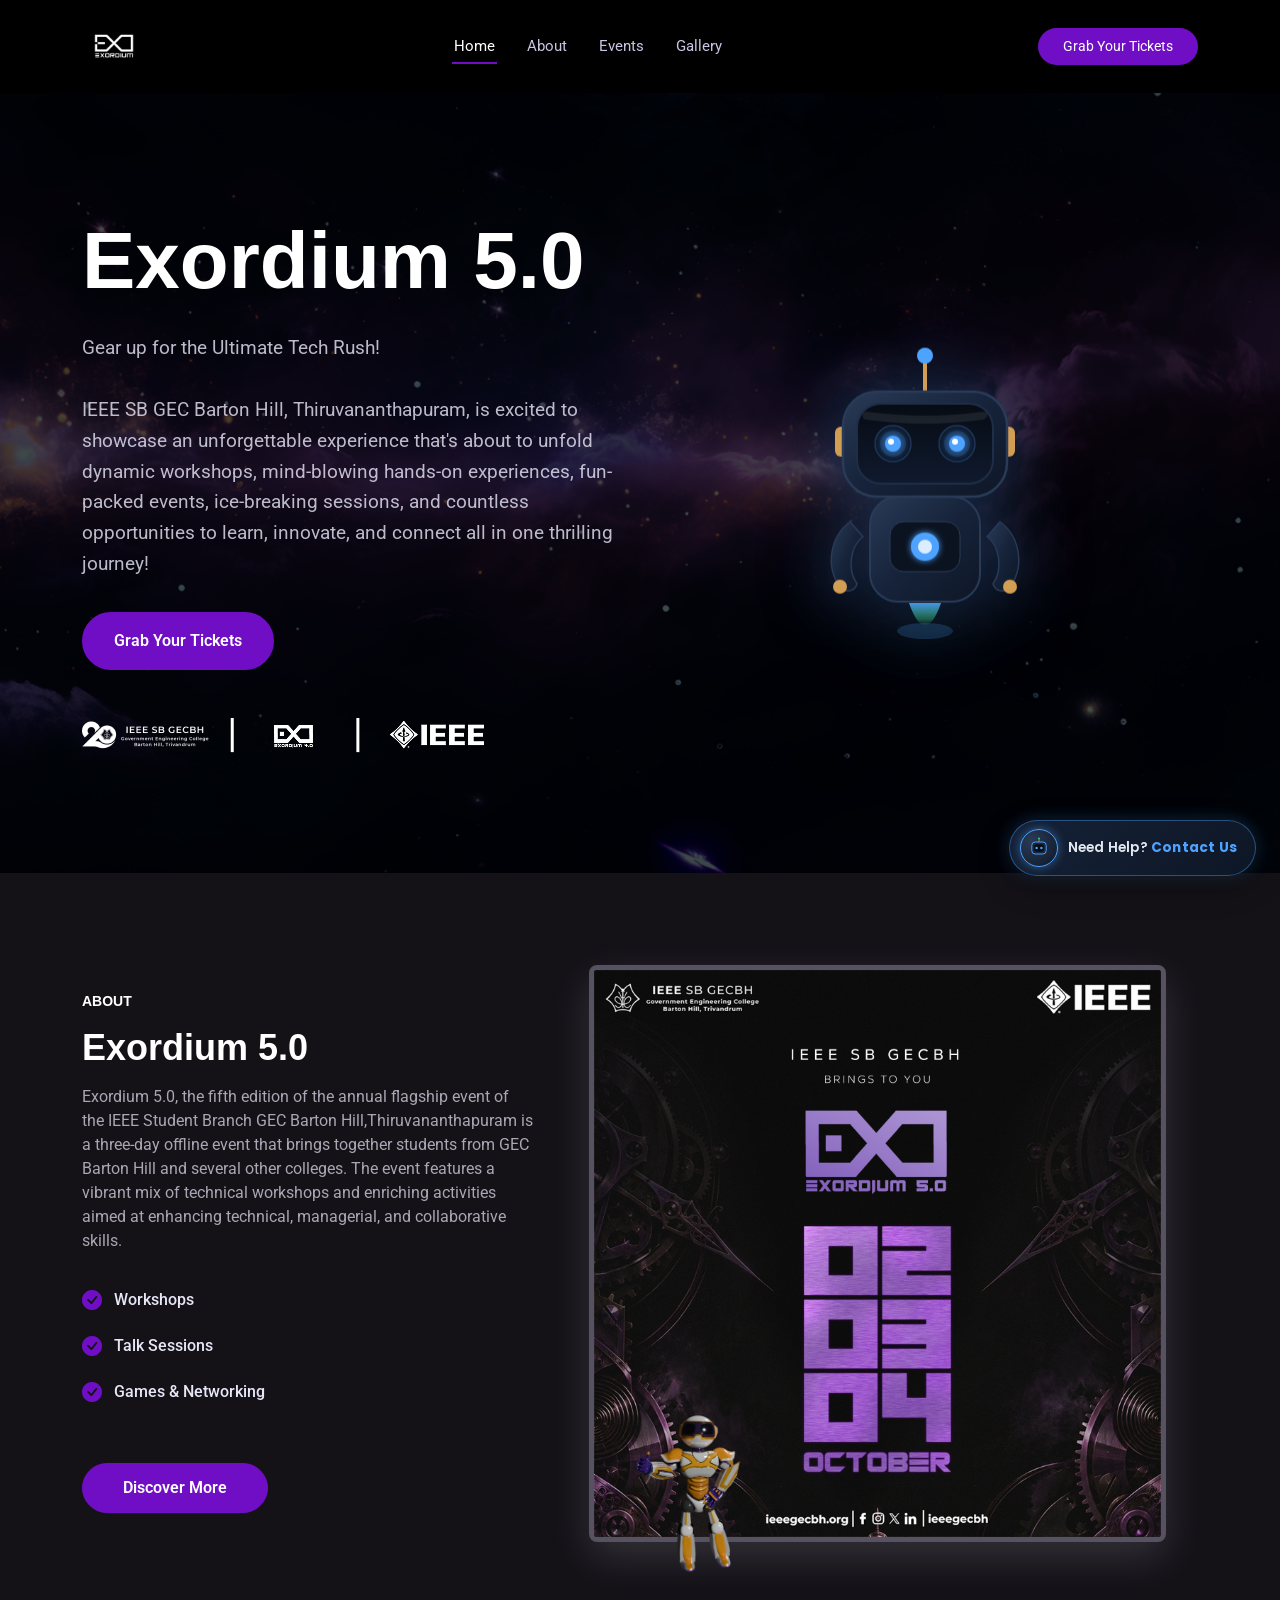
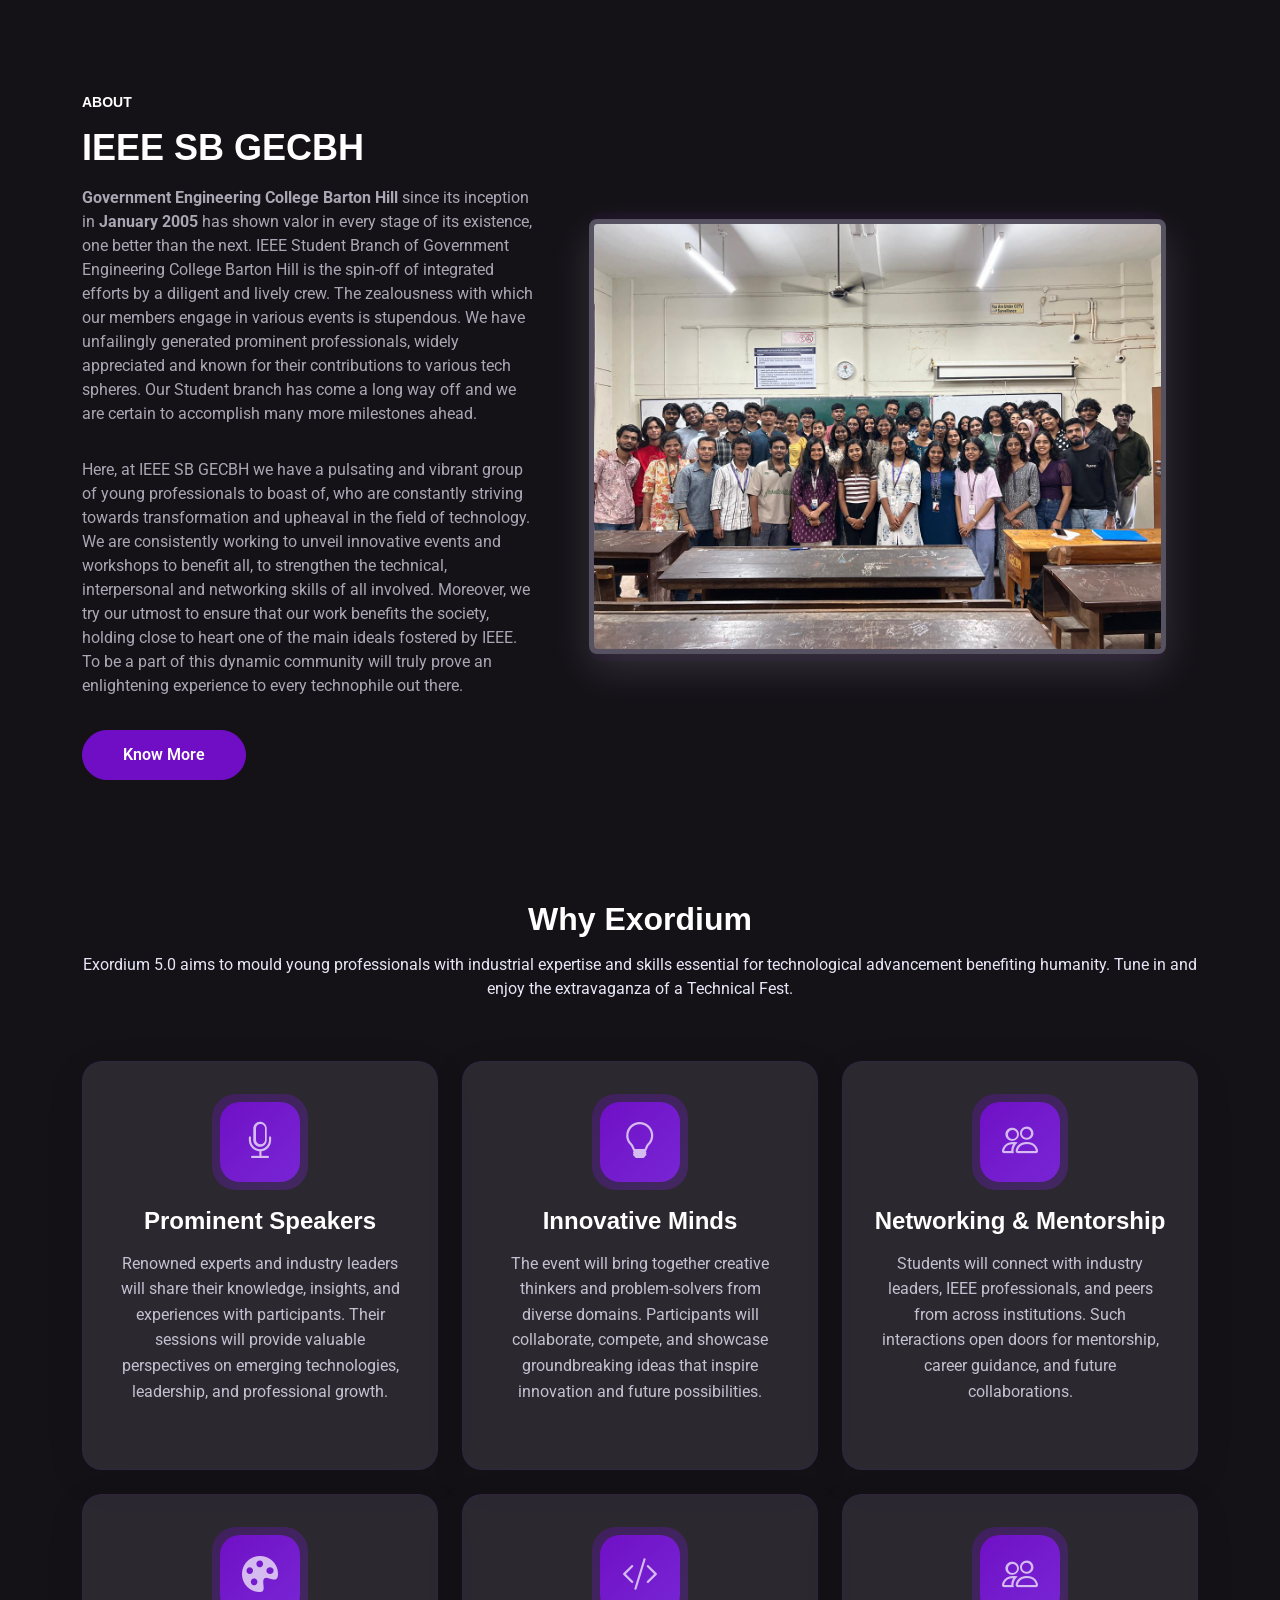
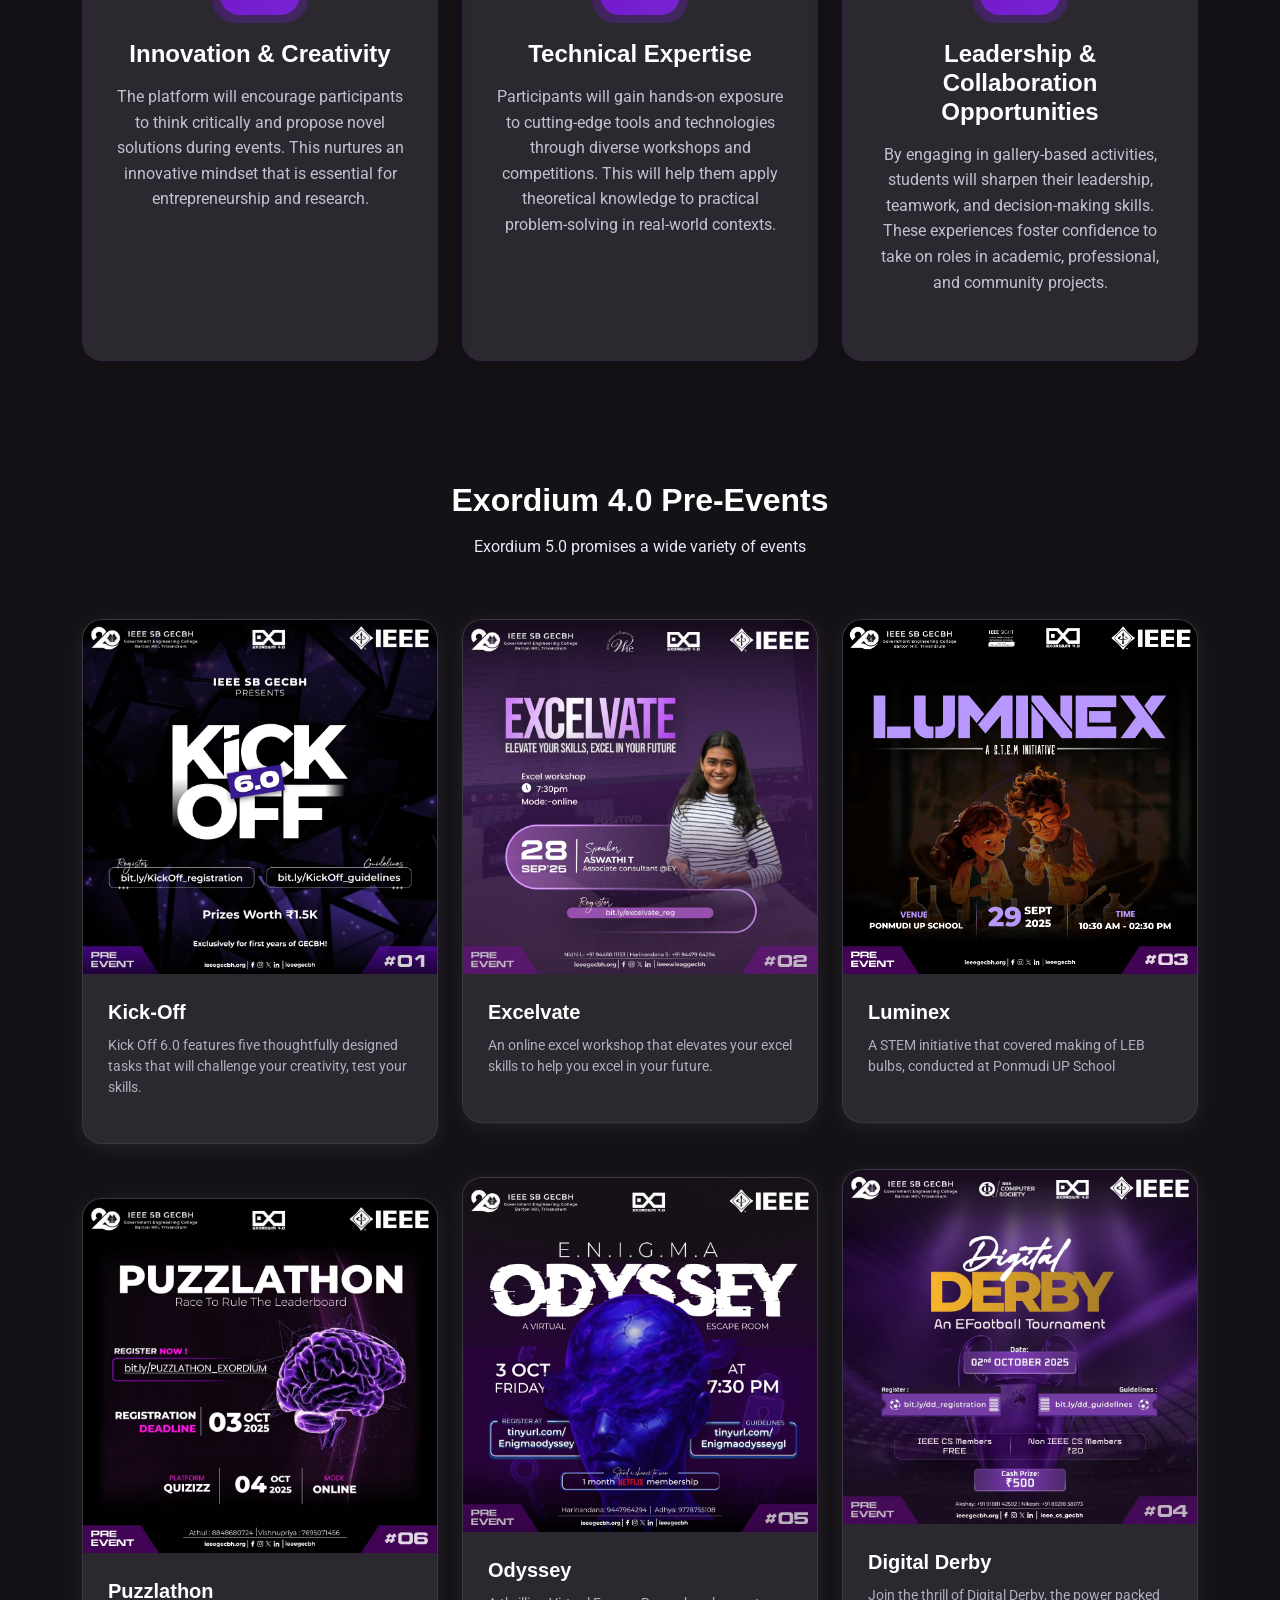
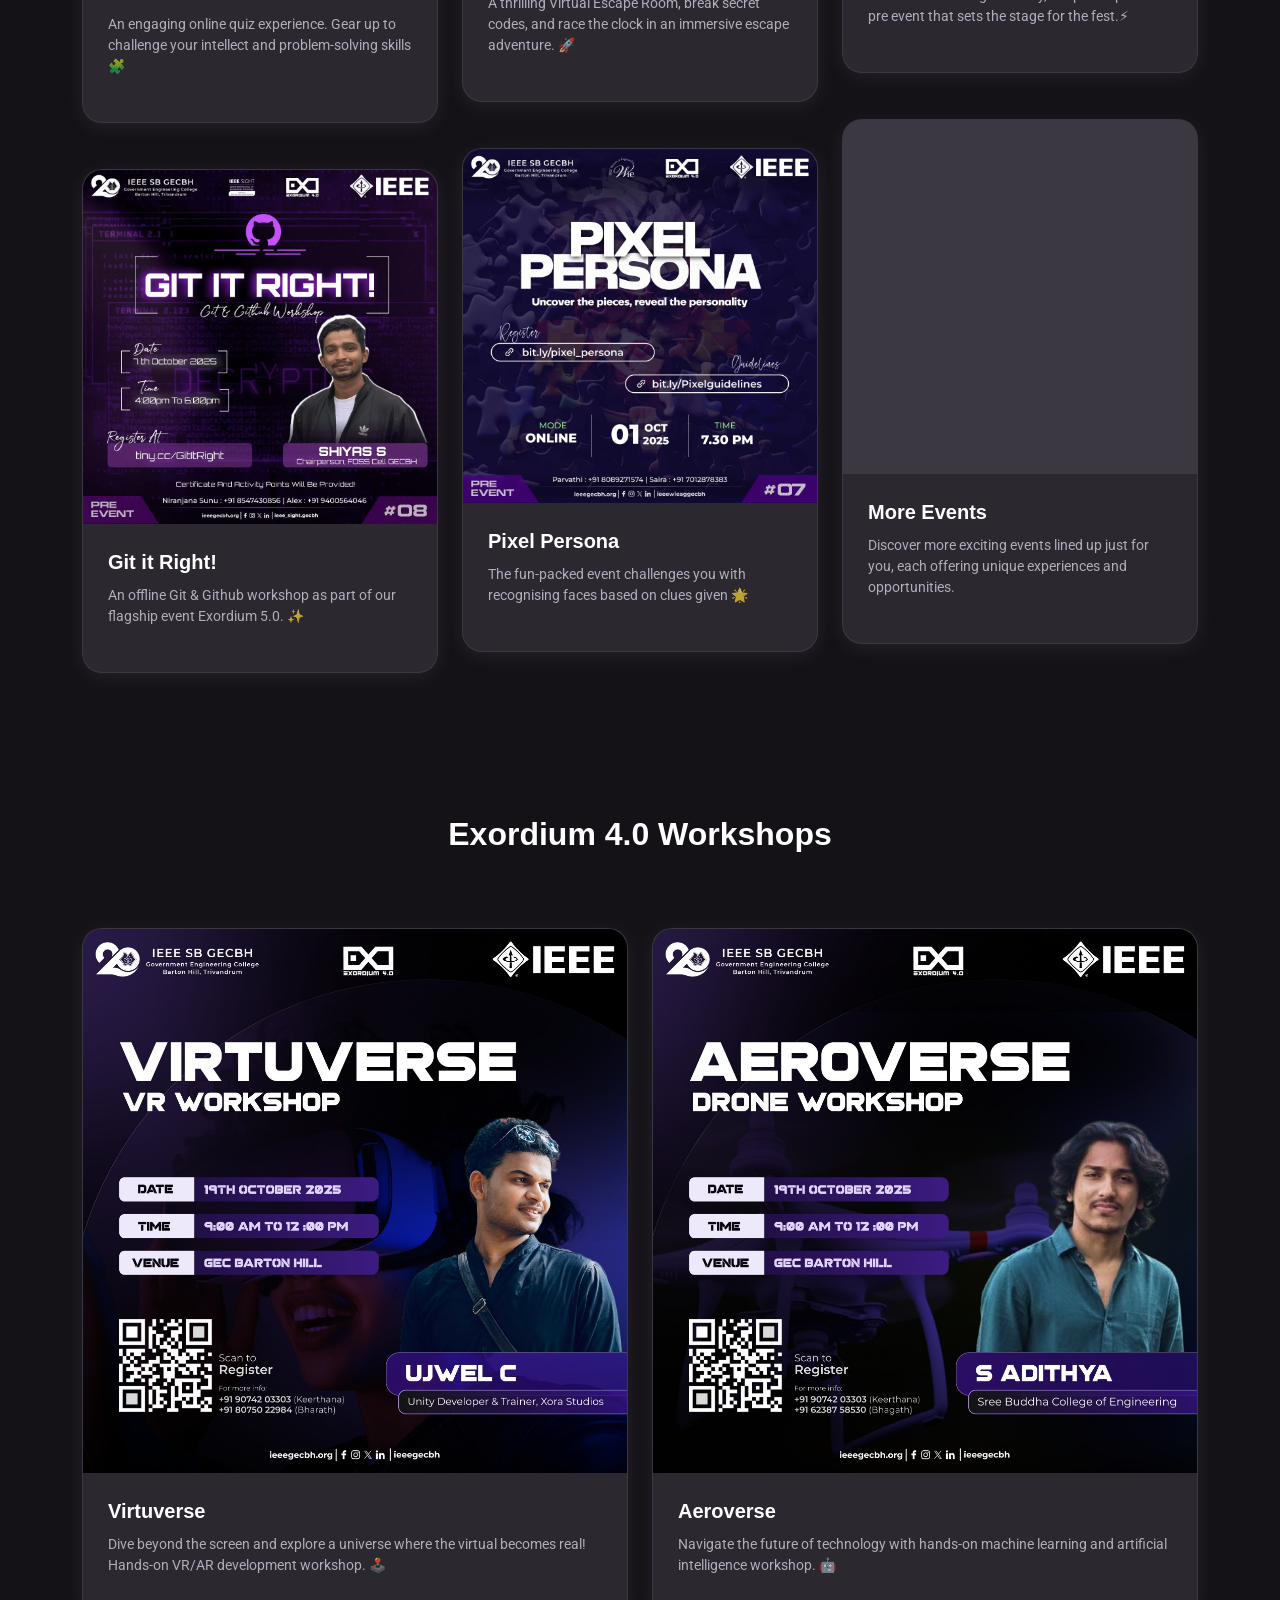
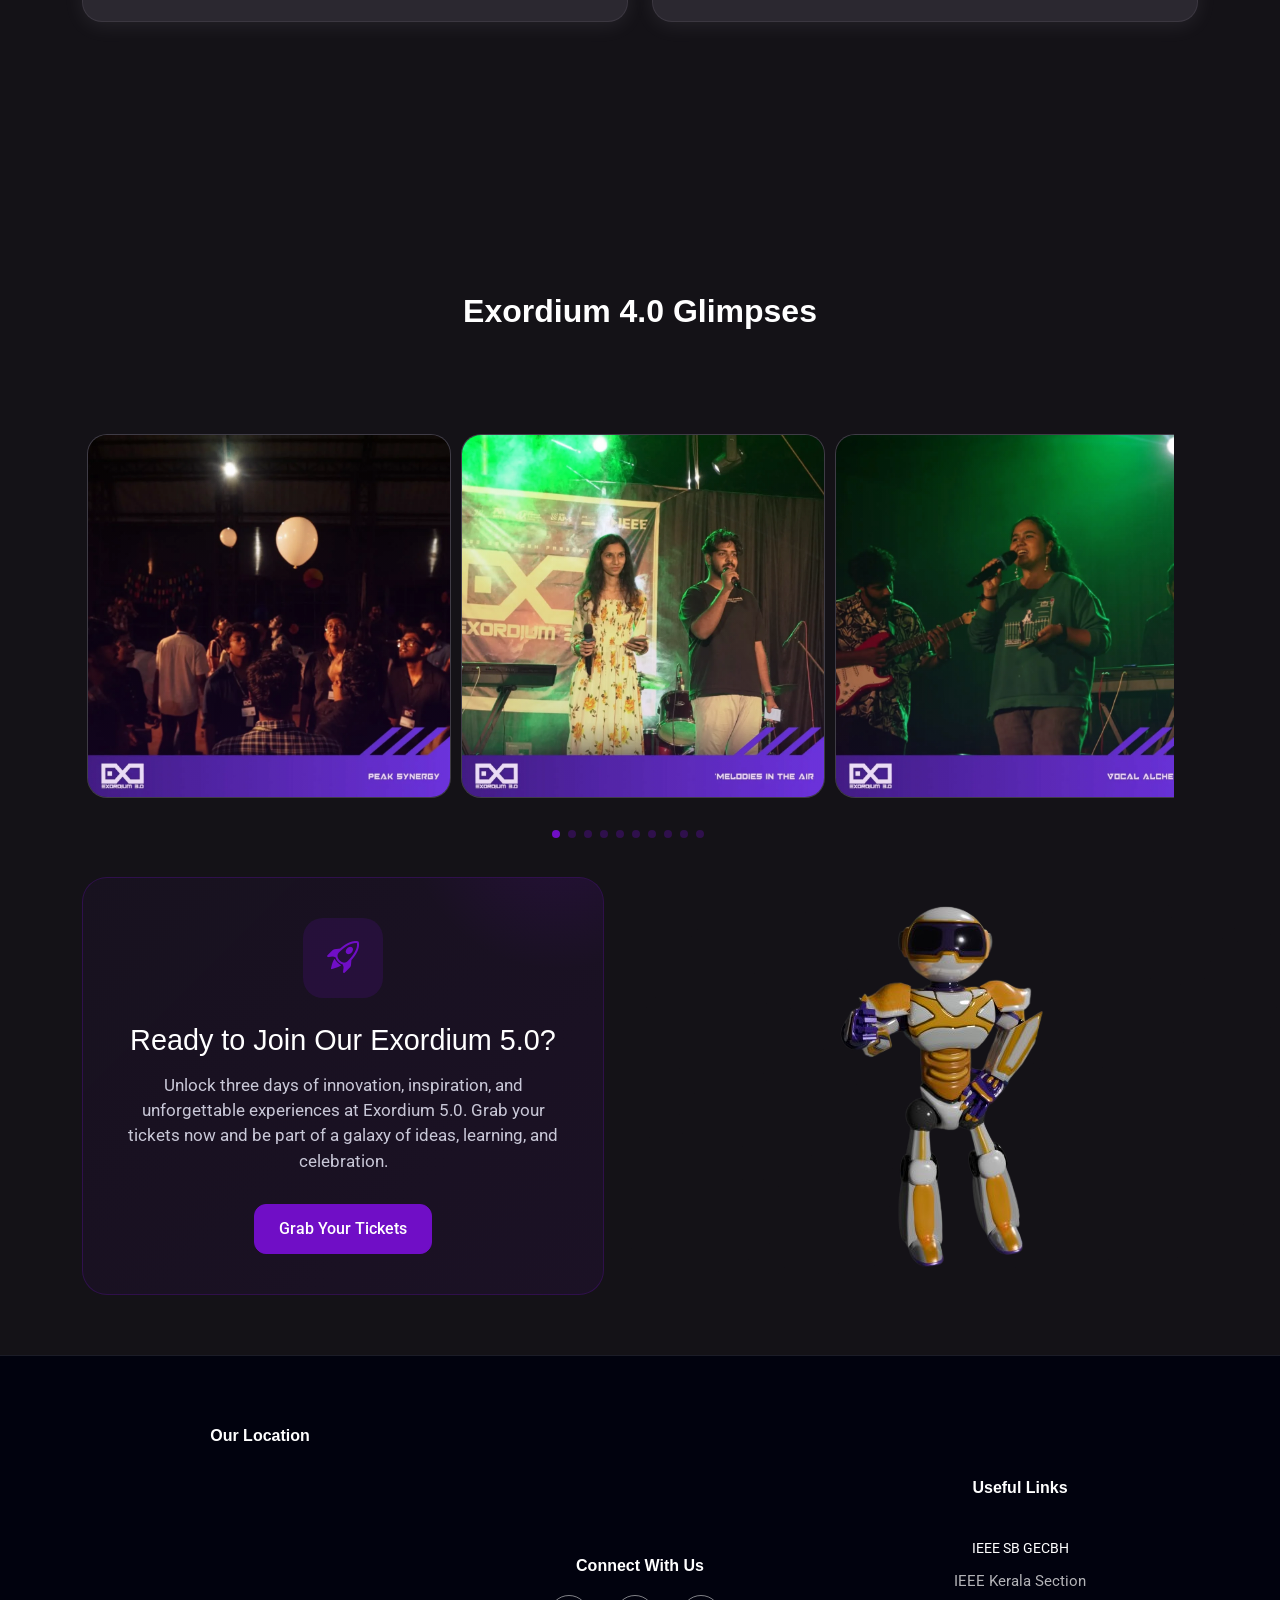
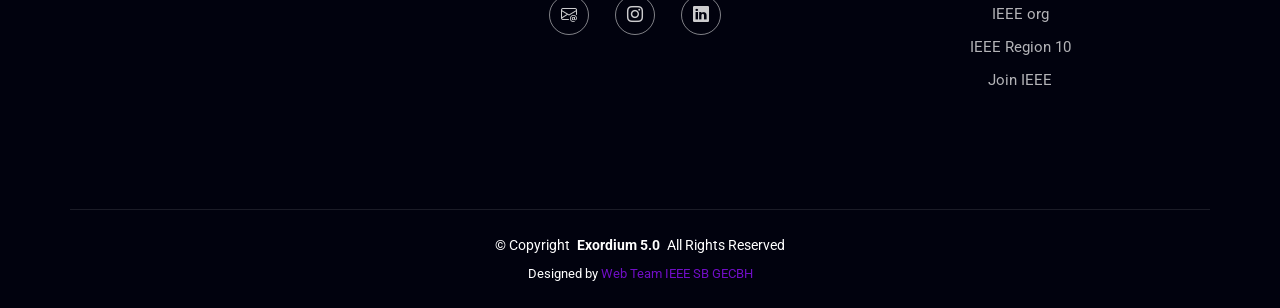
==== commit 2f5f0d72: "reg closed" ====
--- a/index.html
+++ b/index.html
@@ -5,8 +5,9 @@
   <meta charset="utf-8">
   <meta content="width=device-width, initial-scale=1.0" name="viewport">
   <title>Exordium 5.0</title>
-  <meta name="description" content="">
   <meta name="keywords" content="">
+  <meta name="description"
+          content="Exordium 5.0 — The flagship technical and cultural festival of IEEE Student Branch GEC Barton Hill.">
 
   <!-- Favicons -->
   <link href="assets/img/illustration/exordiumLogo.png" rel="icon">
@@ -29,6 +30,7 @@
   <!-- Main CSS File -->
   <link href="assets/css/main.css?v=2.0" rel="stylesheet">
   <link href="assets/css/robot.css" rel="stylesheet">
+  <link rel="canonical" href="https://exordium.ieeegcbh.org/">
 
   <!-- =======================================================
   * Template Name: Clarity
@@ -81,7 +83,7 @@
         <i class="mobile-nav-toggle d-xl-none bi bi-list"></i>
       </nav>
 
-      <a class="btn-getstarted" href="register.html">Grab Your Tickets</a>
+      <a class="btn-getstarted" href="#registration-closed" data-registration-closed>Grab Your Tickets</a>
 
     </div>
   </header>
@@ -102,7 +104,7 @@
                 about to unfold dynamic workshops, mind-blowing hands-on experiences, fun-packed events, ice-breaking
                 sessions, and countless opportunities to learn, innovate, and connect all in one thrilling journey!</p>
               <div class="hero-buttons">
-                <a href="register.html" class="btn btn-primary">Grab Your Tickets</a>
+                <a href="#registration-closed" class="btn btn-primary" data-registration-closed>Grab Your Tickets</a>
                 <a href="#" class="btn btn-outline">View Schedule </a>
               </div>
 
@@ -161,7 +163,7 @@
               <h6 class="subtitle">About</h6>
               <h2>Exordium 5.0</h2>
               <p>
-                Exordium 5.0, the fourth edition of the annual flagship event of the IEEE Student Branch GEC Barton
+                Exordium 5.0, the fifth edition of the annual flagship event of the IEEE Student Branch GEC Barton
                 Hill,Thiruvananthapuram is a three-day offline event that brings together students from GEC Barton Hill
                 and several other colleges. The event features a vibrant mix of technical workshops and enriching
                 activities aimed at enhancing technical, managerial, and collaborative skills.
@@ -180,7 +182,7 @@
           <div class="col-lg-7" data-aos="fade-left" data-aos-delay="300">
             <div class="image-composition">
               <div class="image-main">
-                <img src="assets/img/about/exordium4.0-poster.jpeg" alt="Exordium 5.0 Poster" class="img-fluid"
+                <img src="assets/img/about/exordium5.0-poster.jpeg" alt="Exordium 5.0 Poster" class="img-fluid"
                   loading="lazy">
               </div>
               <div class="image-secondary">
@@ -1258,7 +1260,7 @@
                     <p>Unlock three days of innovation, inspiration, and unforgettable experiences at Exordium 5.0. Grab
                       your tickets now and be part of a galaxy of ideas, learning, and celebration.</p>
                     <div class="cta-actions">
-                      <a href="register.html" class="btn btn-primary">Grab Your Tickets</a>
+                      <a href="#registration-closed" class="btn btn-primary" data-registration-closed>Grab Your Tickets</a>
                       <a href="#" class="btn btn-outline">View Schedule</a>
                     </div>
                   </div>
--- a/assets/css/main.css
+++ b/assets/css/main.css
@@ -1034,6 +1034,180 @@
   }
 }
 
+.registration-closed-alert {
+  position: fixed;
+  inset: 0;
+  z-index: 9999;
+  display: grid;
+  place-items: center;
+  padding: 1.25rem;
+  background:
+    radial-gradient(circle at 50% -10%, rgba(192, 132, 252, 0.22), transparent 48%),
+    rgba(12, 6, 24, 0.86);
+  backdrop-filter: blur(8px);
+  -webkit-backdrop-filter: blur(8px);
+  opacity: 0;
+  visibility: hidden;
+  transition: opacity 220ms ease, visibility 220ms ease;
+}
+
+.registration-closed-alert.is-visible {
+  opacity: 1;
+  visibility: visible;
+}
+
+.registration-closed-dialog {
+  position: relative;
+  width: min(100%, 30rem);
+  padding: 2.75rem 2rem 2rem;
+  overflow: hidden;
+  text-align: center;
+  color: #f5eedf;
+  background: #180c2c;
+  border: 1px solid #3f1c6e;
+  border-radius: 14px;
+  box-shadow: 0 15px 40px rgba(0, 0, 0, 0.5), 0 0 25px rgba(168, 85, 247, 0.18);
+  font-family: 'Sora', -apple-system, BlinkMacSystemFont, "Segoe UI", Roboto, sans-serif;
+  transform: translateY(1.5rem) scale(0.94);
+  transition: transform 320ms cubic-bezier(0.2, 0.8, 0.2, 1);
+}
+
+.registration-closed-dialog::before,
+.registration-closed-dialog::after {
+  position: absolute;
+  width: 5rem;
+  height: 5rem;
+  content: '';
+  border-radius: 50%;
+  background: rgba(192, 132, 252, 0.12);
+}
+
+.registration-closed-dialog::before {
+  top: -2.5rem;
+  left: -2rem;
+}
+
+.registration-closed-dialog::after {
+  right: -2rem;
+  bottom: -2.75rem;
+  background: rgba(233, 207, 159, 0.1);
+}
+
+.registration-closed-alert.is-visible .registration-closed-dialog {
+  transform: translateY(0) scale(1);
+}
+
+.registration-closed-close {
+  position: absolute;
+  top: 0.85rem;
+  right: 0.85rem;
+  display: grid;
+  width: 2.25rem;
+  height: 2.25rem;
+  place-items: center;
+  color: #bda3dc;
+  background: transparent;
+  border: 0;
+  border-radius: 50%;
+  cursor: pointer;
+  transition: color 180ms ease, background 180ms ease, transform 180ms ease;
+}
+
+.registration-closed-close:hover,
+.registration-closed-close:focus-visible {
+  color: #f5eedf;
+  background: rgba(255, 255, 255, 0.08);
+  transform: rotate(90deg);
+}
+
+.registration-closed-icon {
+  position: relative;
+  display: grid;
+  width: 6rem;
+  height: 6rem;
+  margin: 0 auto 1.1rem;
+  place-items: center;
+  background: linear-gradient(135deg, #c084fc, #e9cf9f);
+  border: 1px solid #d8b4fe;
+  border-radius: 14px;
+  box-shadow: 0 0.75rem 1.5rem rgba(192, 132, 252, 0.28);
+  animation: sad-robot-droop 2.4s ease-in-out infinite;
+}
+
+.registration-closed-robot {
+  display: grid;
+  width: 100%;
+  height: 100%;
+  place-items: center;
+}
+
+.registration-closed-robot svg {
+  width: 4.9rem !important;
+  height: 5.5rem !important;
+  max-width: none;
+  filter: drop-shadow(0 0.45rem 0.5rem rgba(12, 6, 24, 0.45));
+  pointer-events: none;
+}
+
+.registration-closed-kicker {
+  margin: 0 0 0.45rem;
+  color: #c084fc;
+  font-size: 0.72rem;
+  font-weight: 700;
+  letter-spacing: 0.16em;
+  text-transform: uppercase;
+}
+
+.registration-closed-dialog h2 {
+  margin: 0 0 0.7rem;
+  color: #fff;
+  font-size: clamp(1.5rem, 4vw, 2rem);
+}
+
+.registration-closed-dialog p:not(.registration-closed-kicker) {
+  max-width: 24rem;
+  margin: 0 auto 1.5rem;
+  color: #bda3dc;
+  line-height: 1.65;
+}
+
+.registration-closed-action {
+  position: relative;
+  z-index: 1;
+  padding: 0.72rem 1.4rem;
+  color: #fff;
+  font-weight: 700;
+  background: #c084fc;
+  border: 1px solid #c084fc;
+  border-radius: 8px;
+  box-shadow: 0 4px 15px rgba(192, 132, 252, 0.35);
+  cursor: pointer;
+  transition: background 180ms ease, transform 180ms ease;
+}
+
+.registration-closed-action:hover,
+.registration-closed-action:focus-visible {
+  color: #0c0618;
+  background: #d8b4fe;
+  transform: translateY(-2px);
+}
+
+@keyframes sad-robot-droop {
+  0%, 100% { transform: translateY(0) rotate(-2deg); }
+  50% { transform: translateY(4px) rotate(2deg); }
+}
+
+@media (prefers-reduced-motion: reduce) {
+  .registration-closed-alert,
+  .registration-closed-dialog,
+  .registration-closed-icon,
+  .registration-closed-close,
+  .registration-closed-action {
+    animation: none;
+    transition: none;
+  }
+}
+
 @media (max-width: 992px) {
   .hero .hero-content {
     text-align: center;
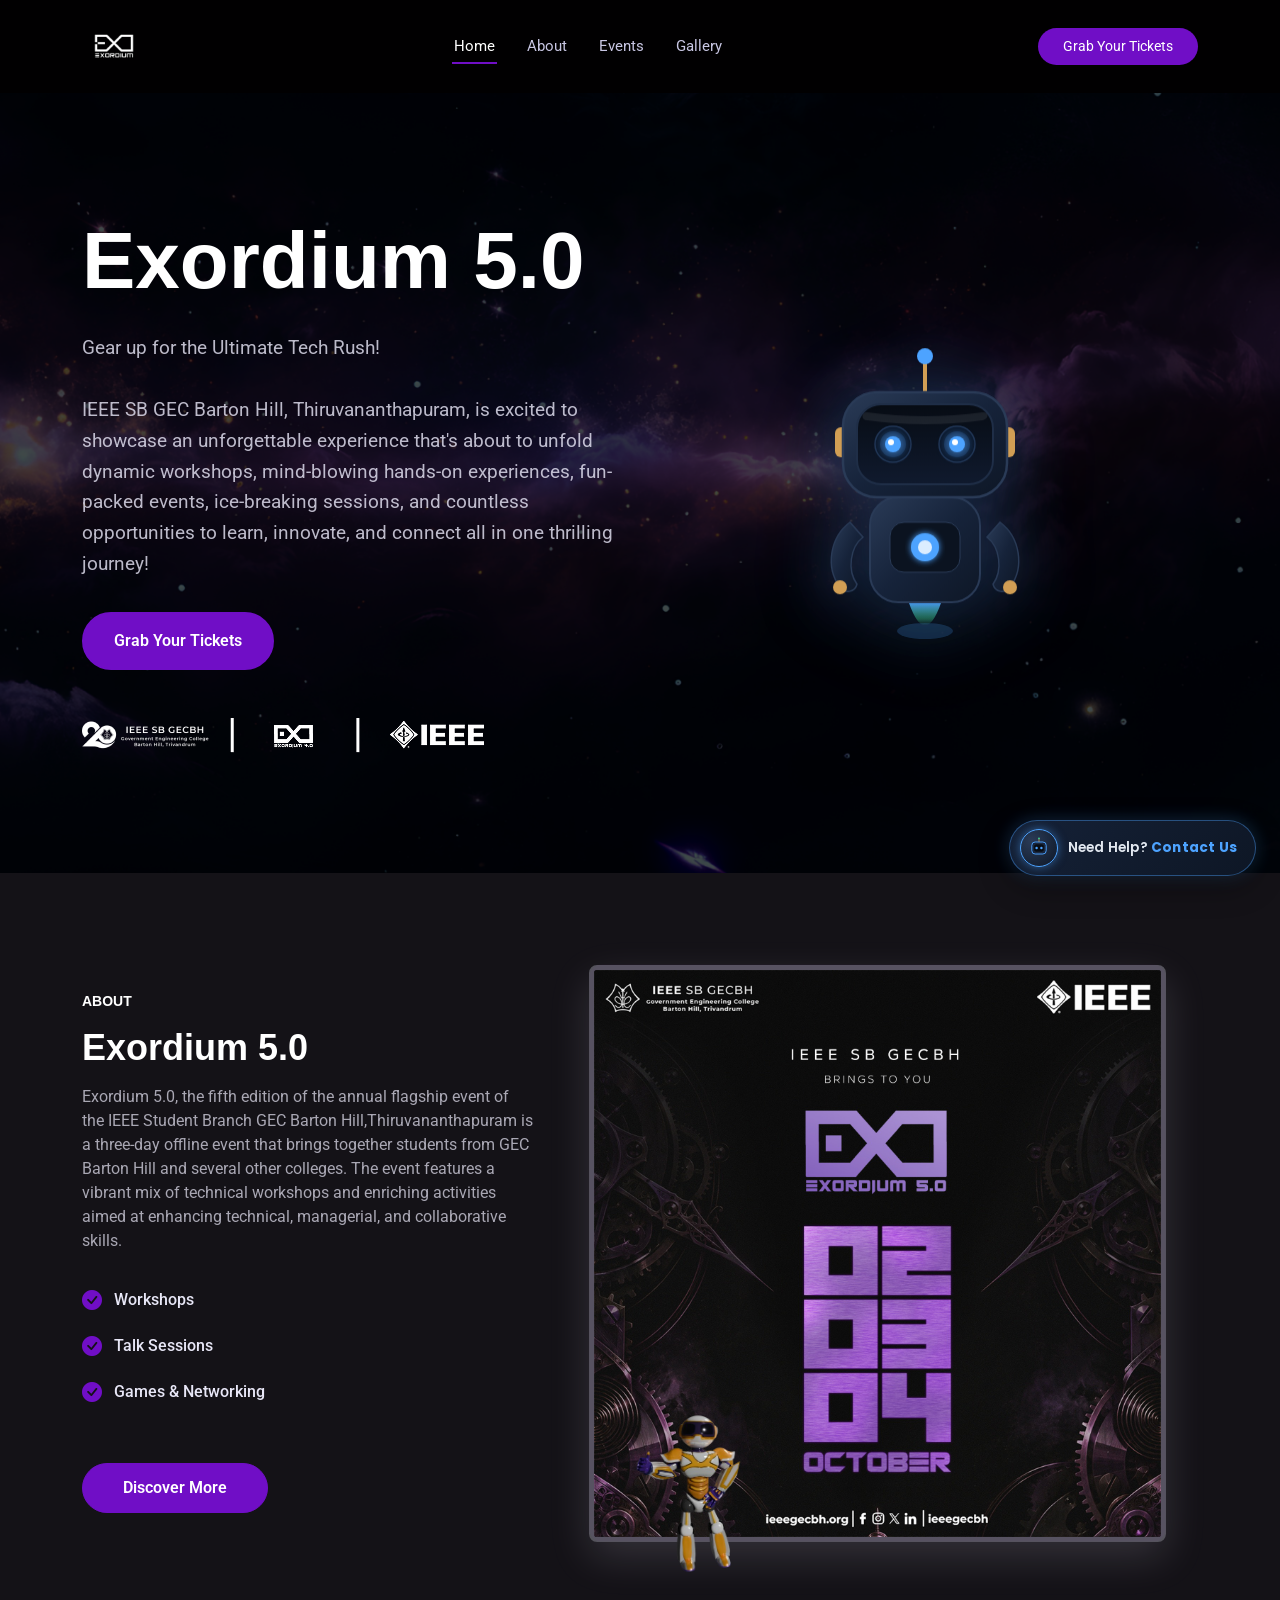
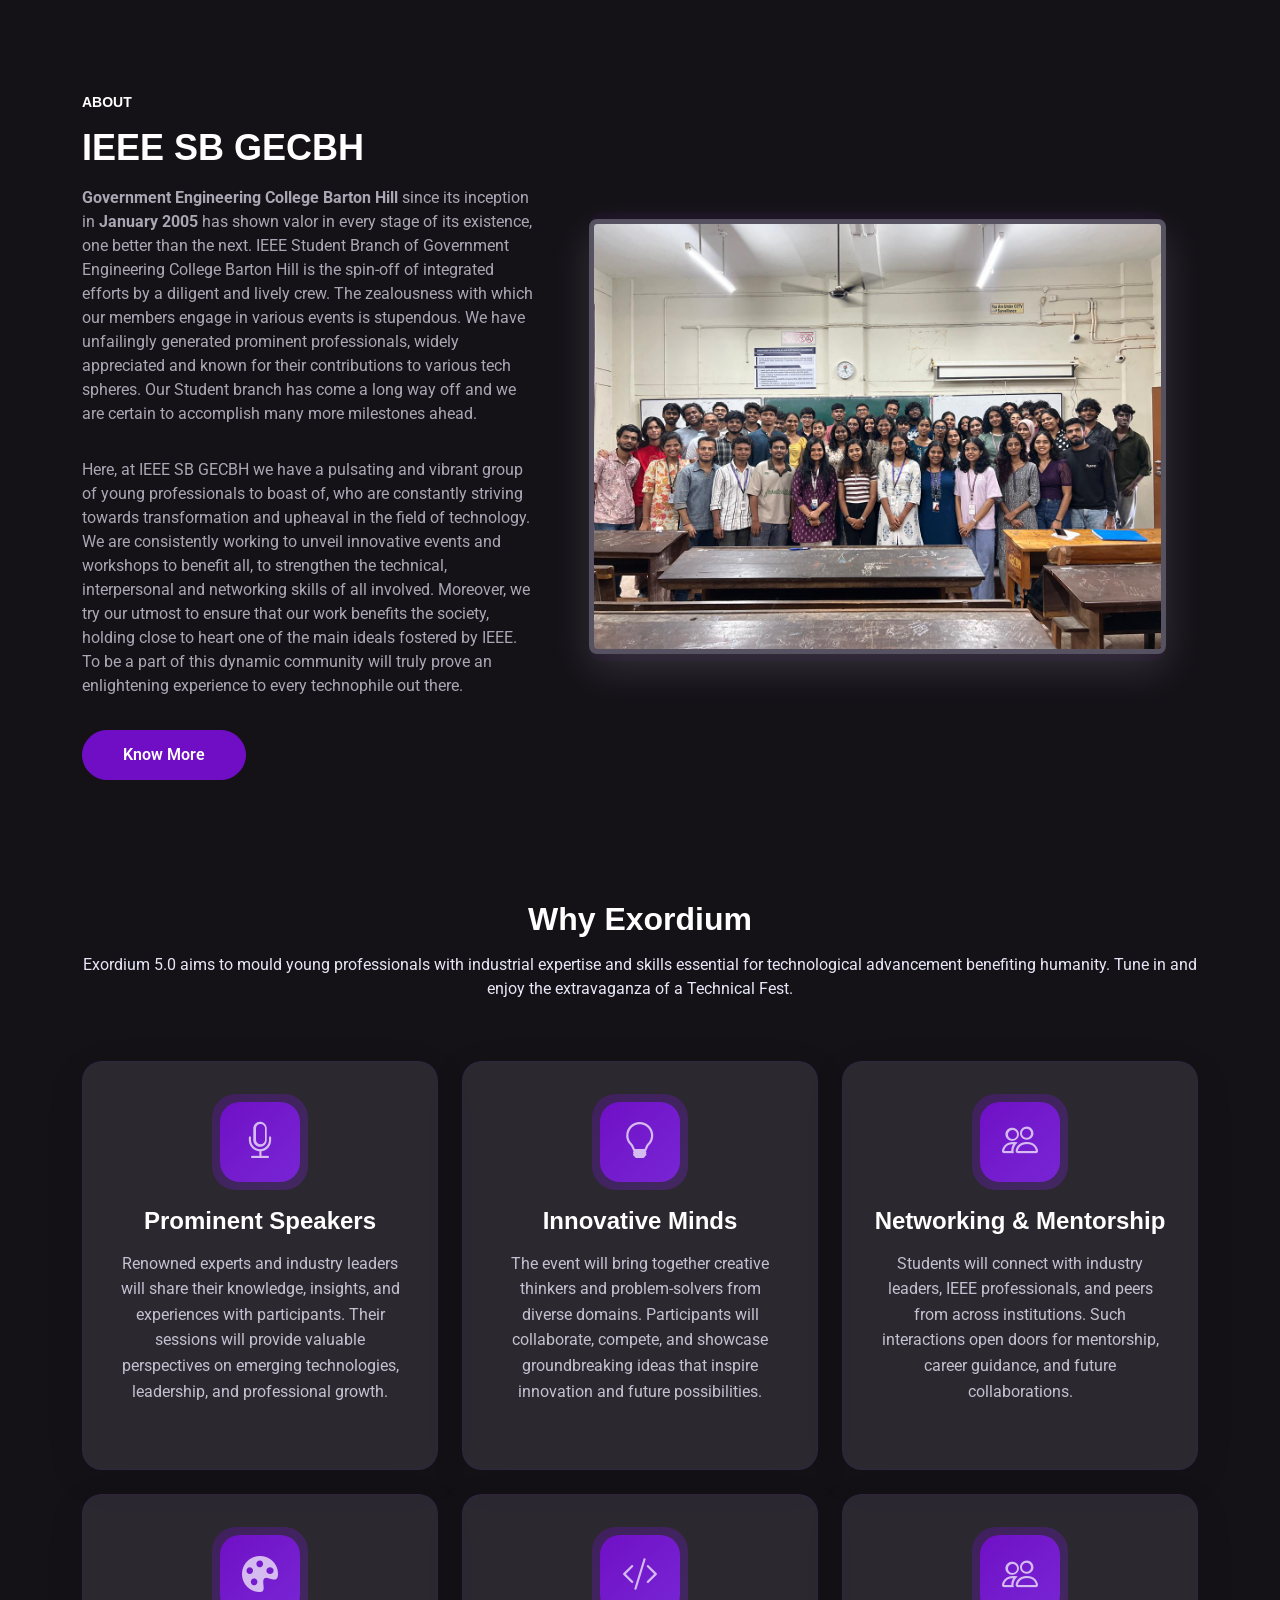
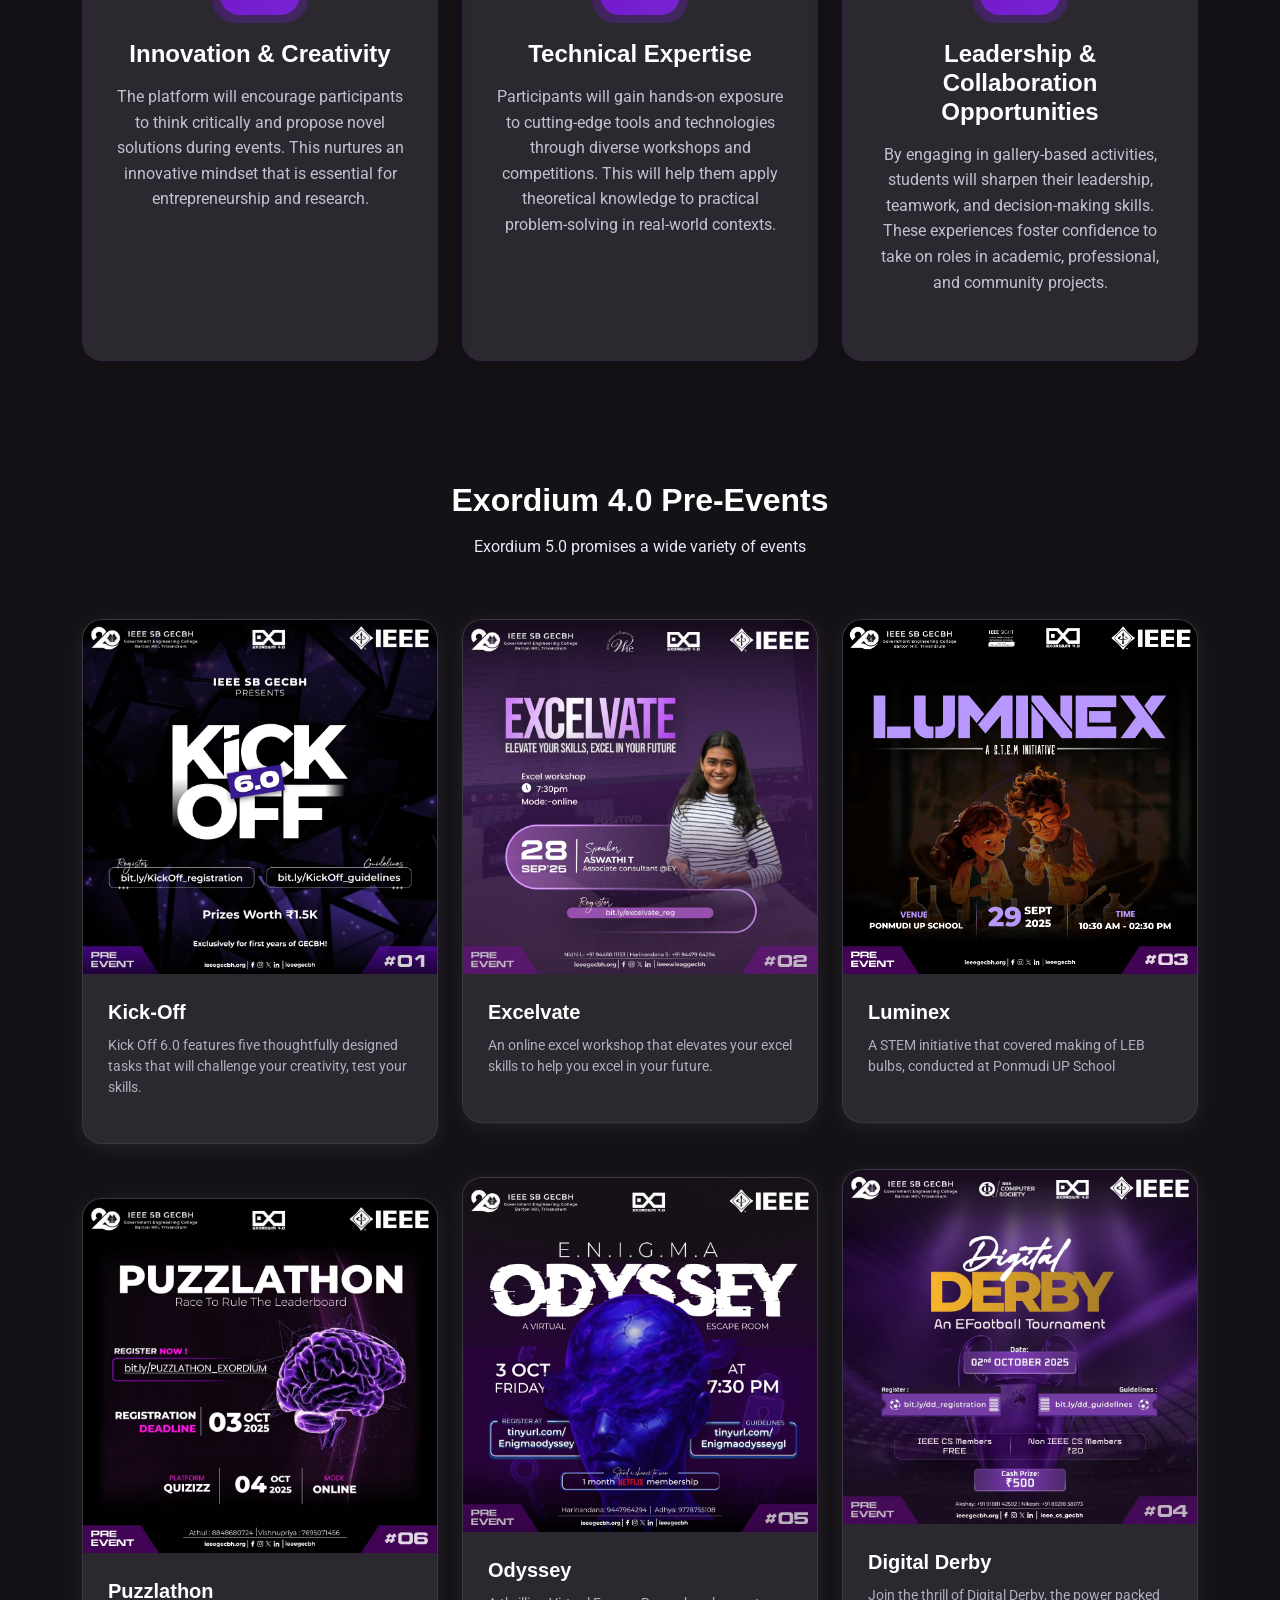
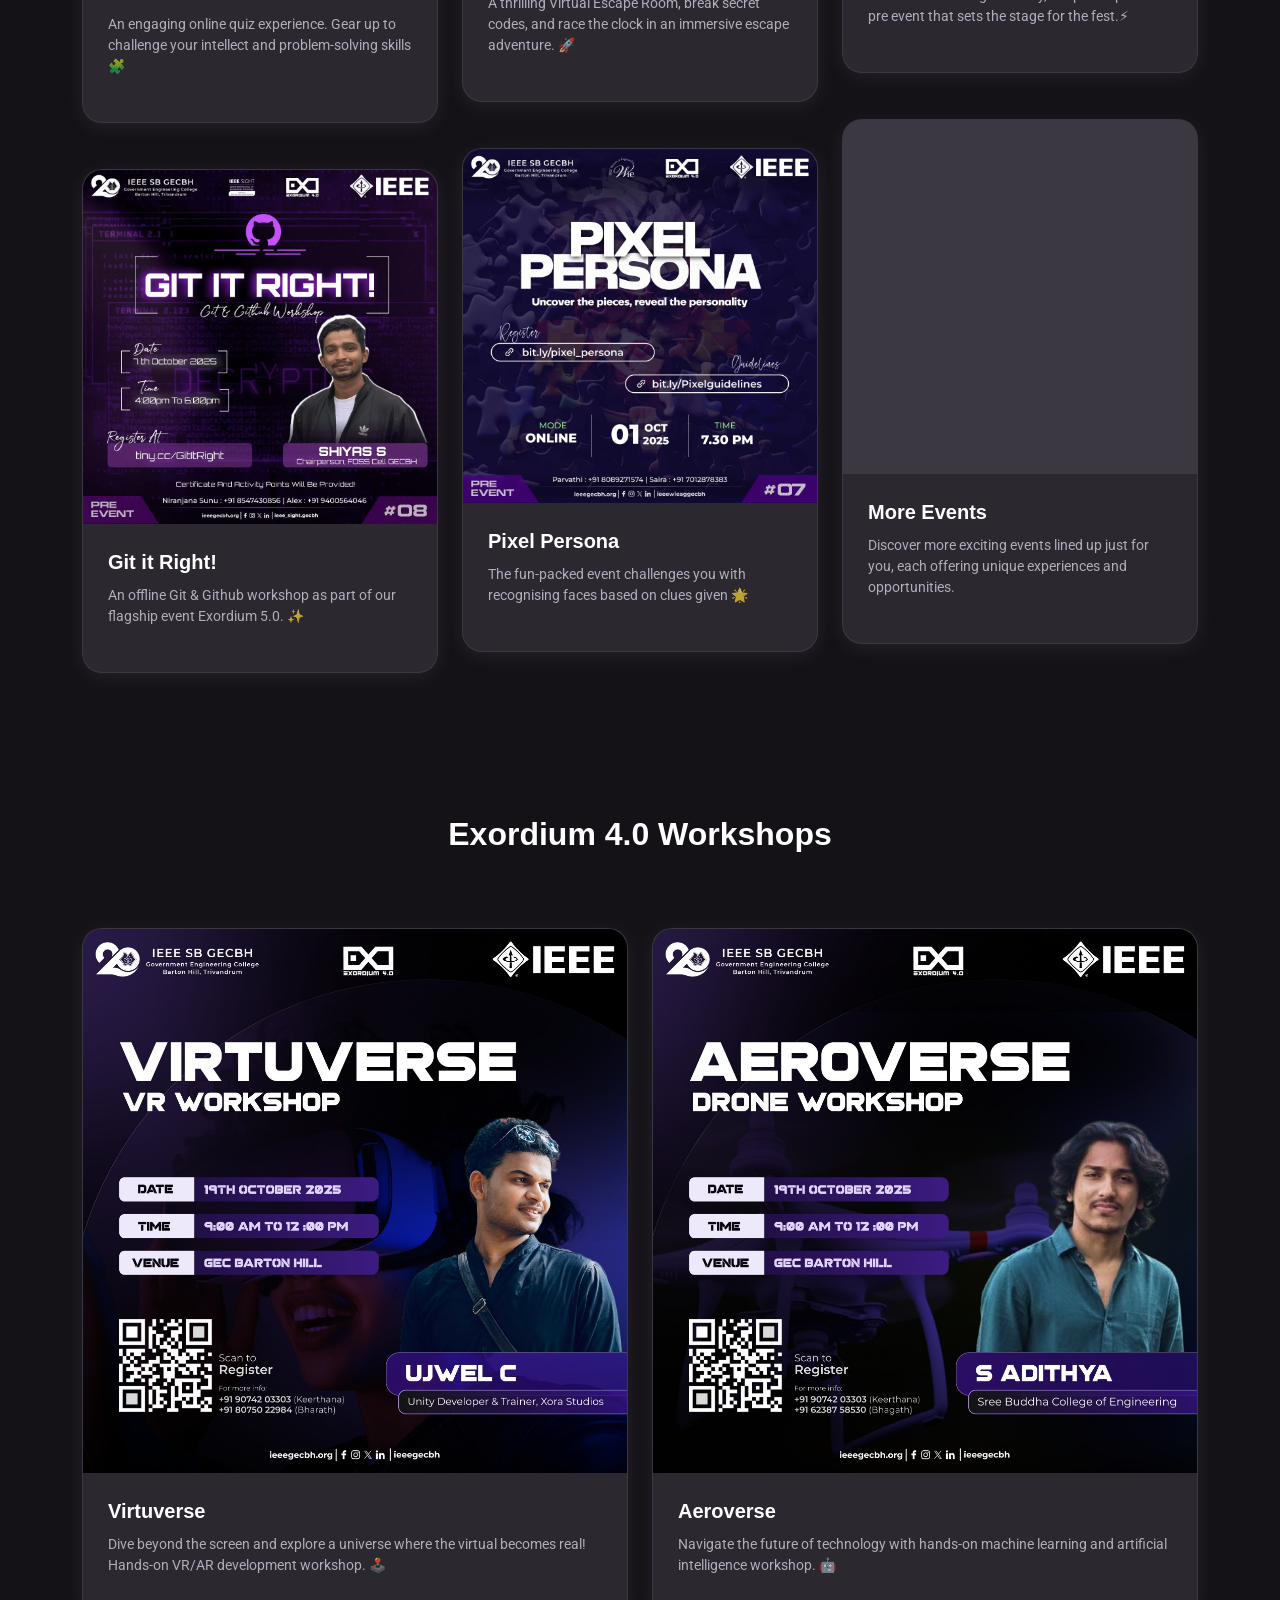
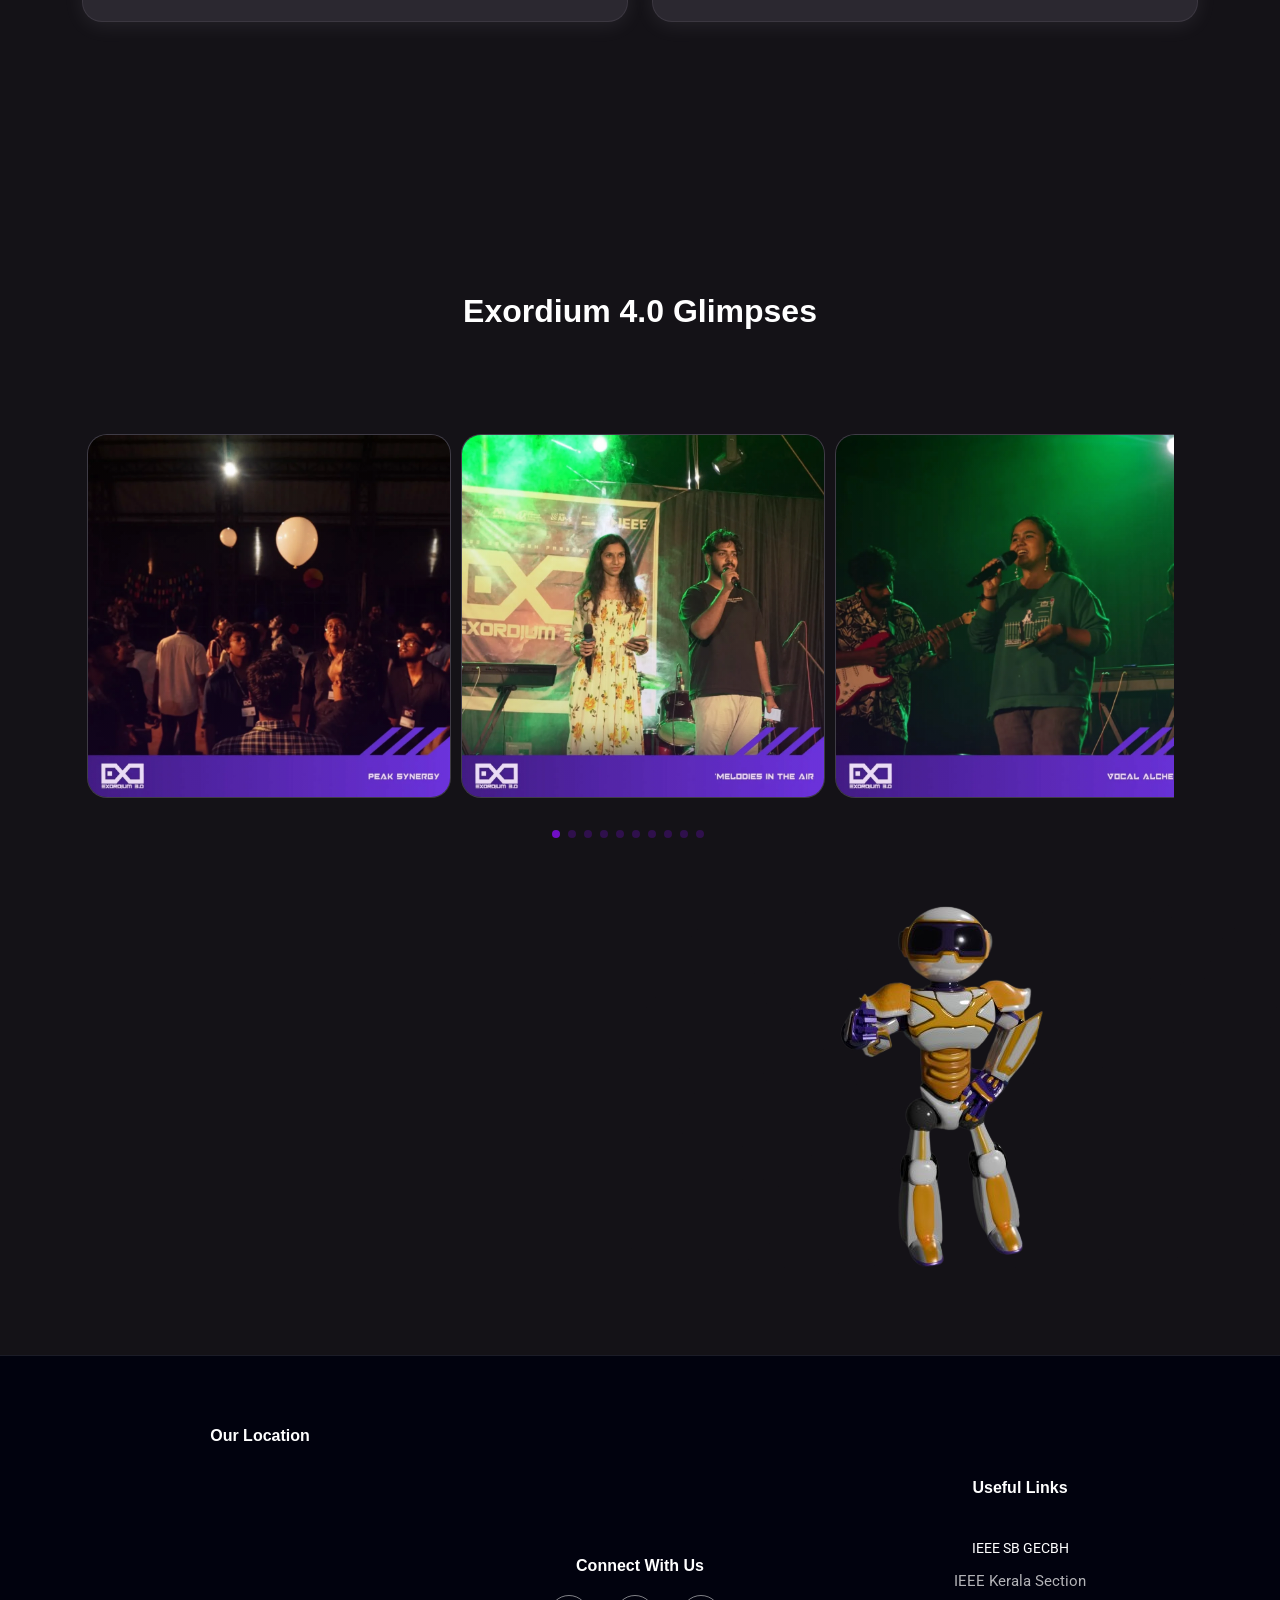
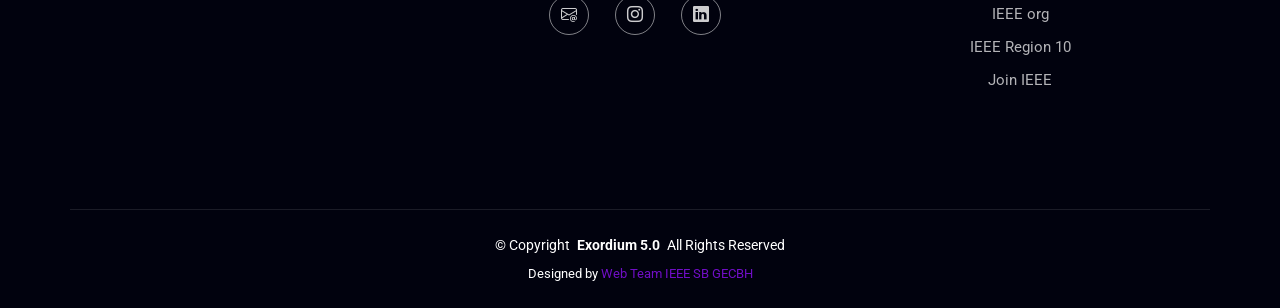
==== commit 9bacbbb0: "leaderboard for chap events added" ====
--- a/index.html
+++ b/index.html
@@ -61,6 +61,8 @@
           <li><a href="#events">Events</a></li>
           <!-- <li><a href="#schedule">Schedule</a></li> -->
           <li><a href="#gallery">Gallery</a></li>
+          <!-- li><a href="chap-leaderboard/">Leaderboard</a></li> -->
+          
           <!-- <li class="dropdown"><a href="#"><span>Dropdown</span> <i class="bi bi-chevron-down toggle-dropdown"></i></a>
             <ul>
               <li><a href="#">Dropdown 1</a></li>
@@ -83,7 +85,7 @@
         <i class="mobile-nav-toggle d-xl-none bi bi-list"></i>
       </nav>
 
-      <a class="btn-getstarted" href="#registration-closed" data-registration-closed>Grab Your Tickets</a>
+      <a class="btn-getstarted" href="/leaderboard/" data-registration-closed>Grab Your Tickets</a>
 
     </div>
   </header>
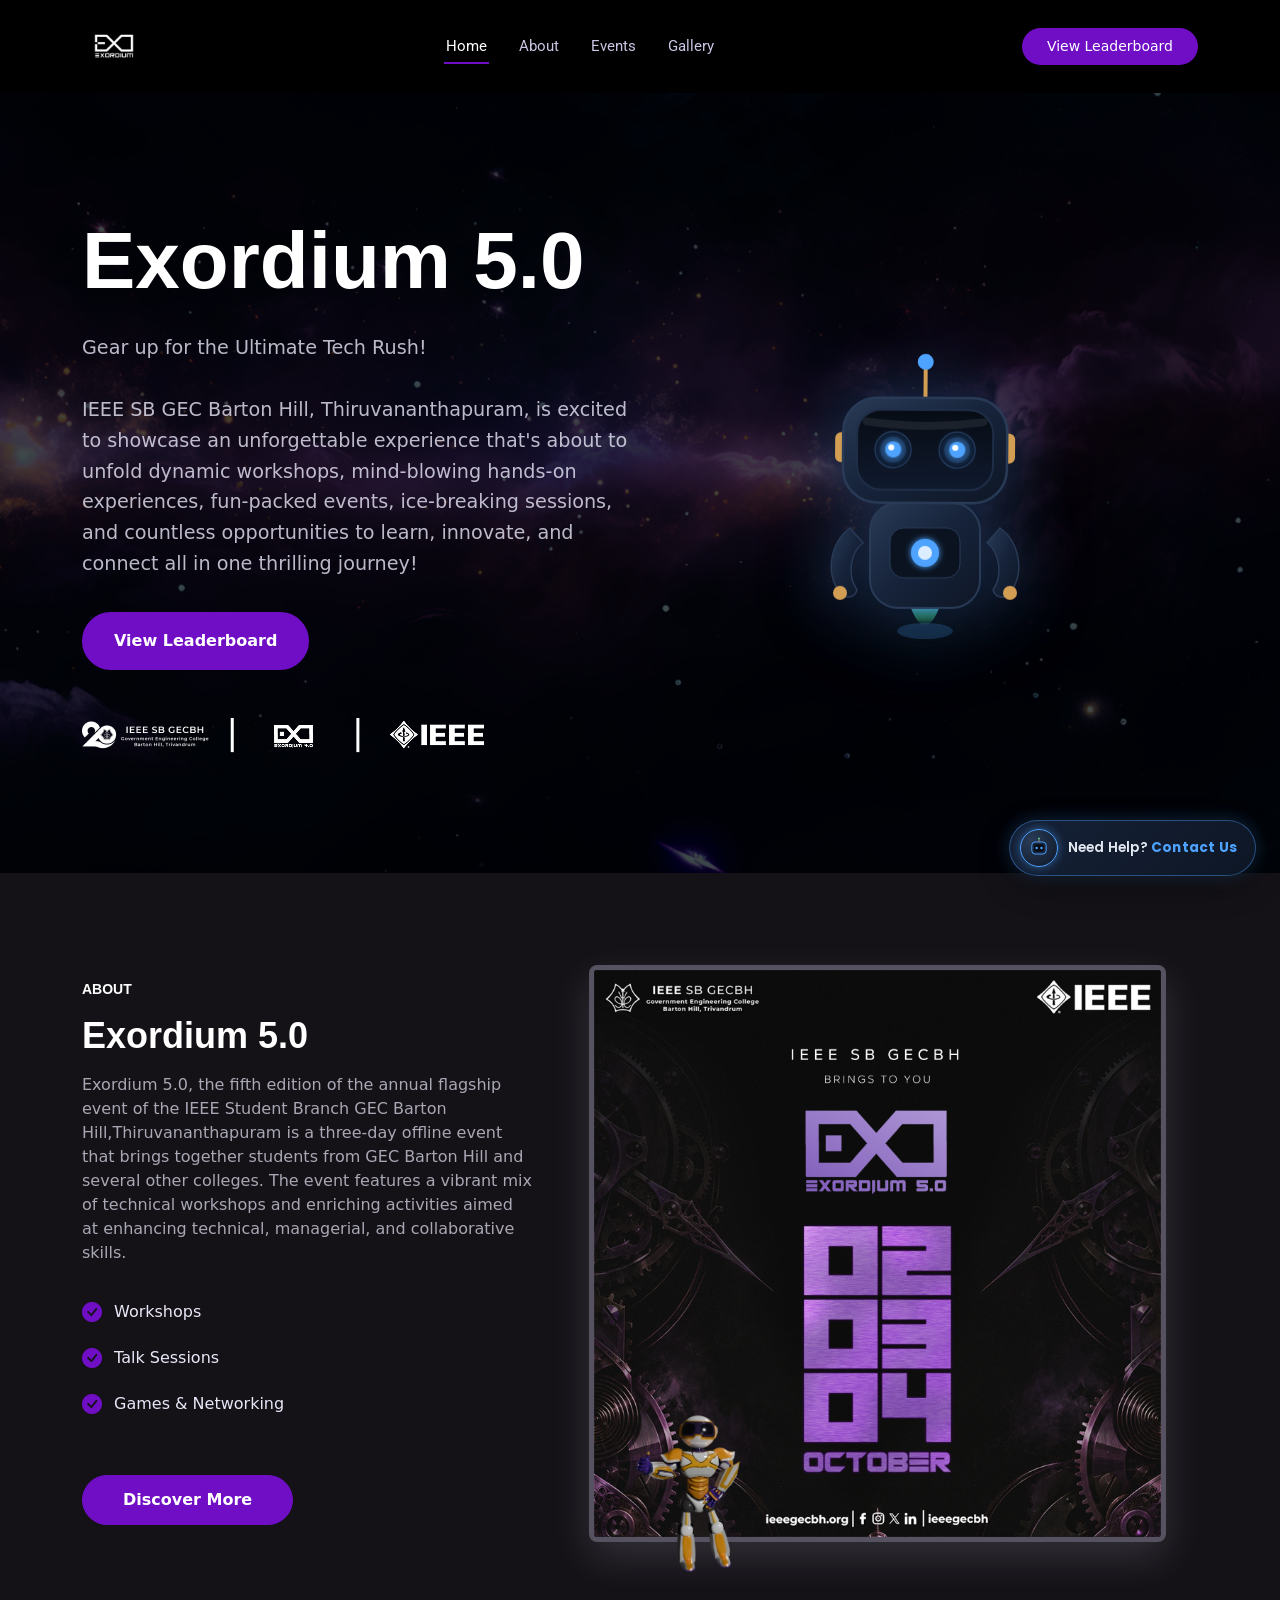
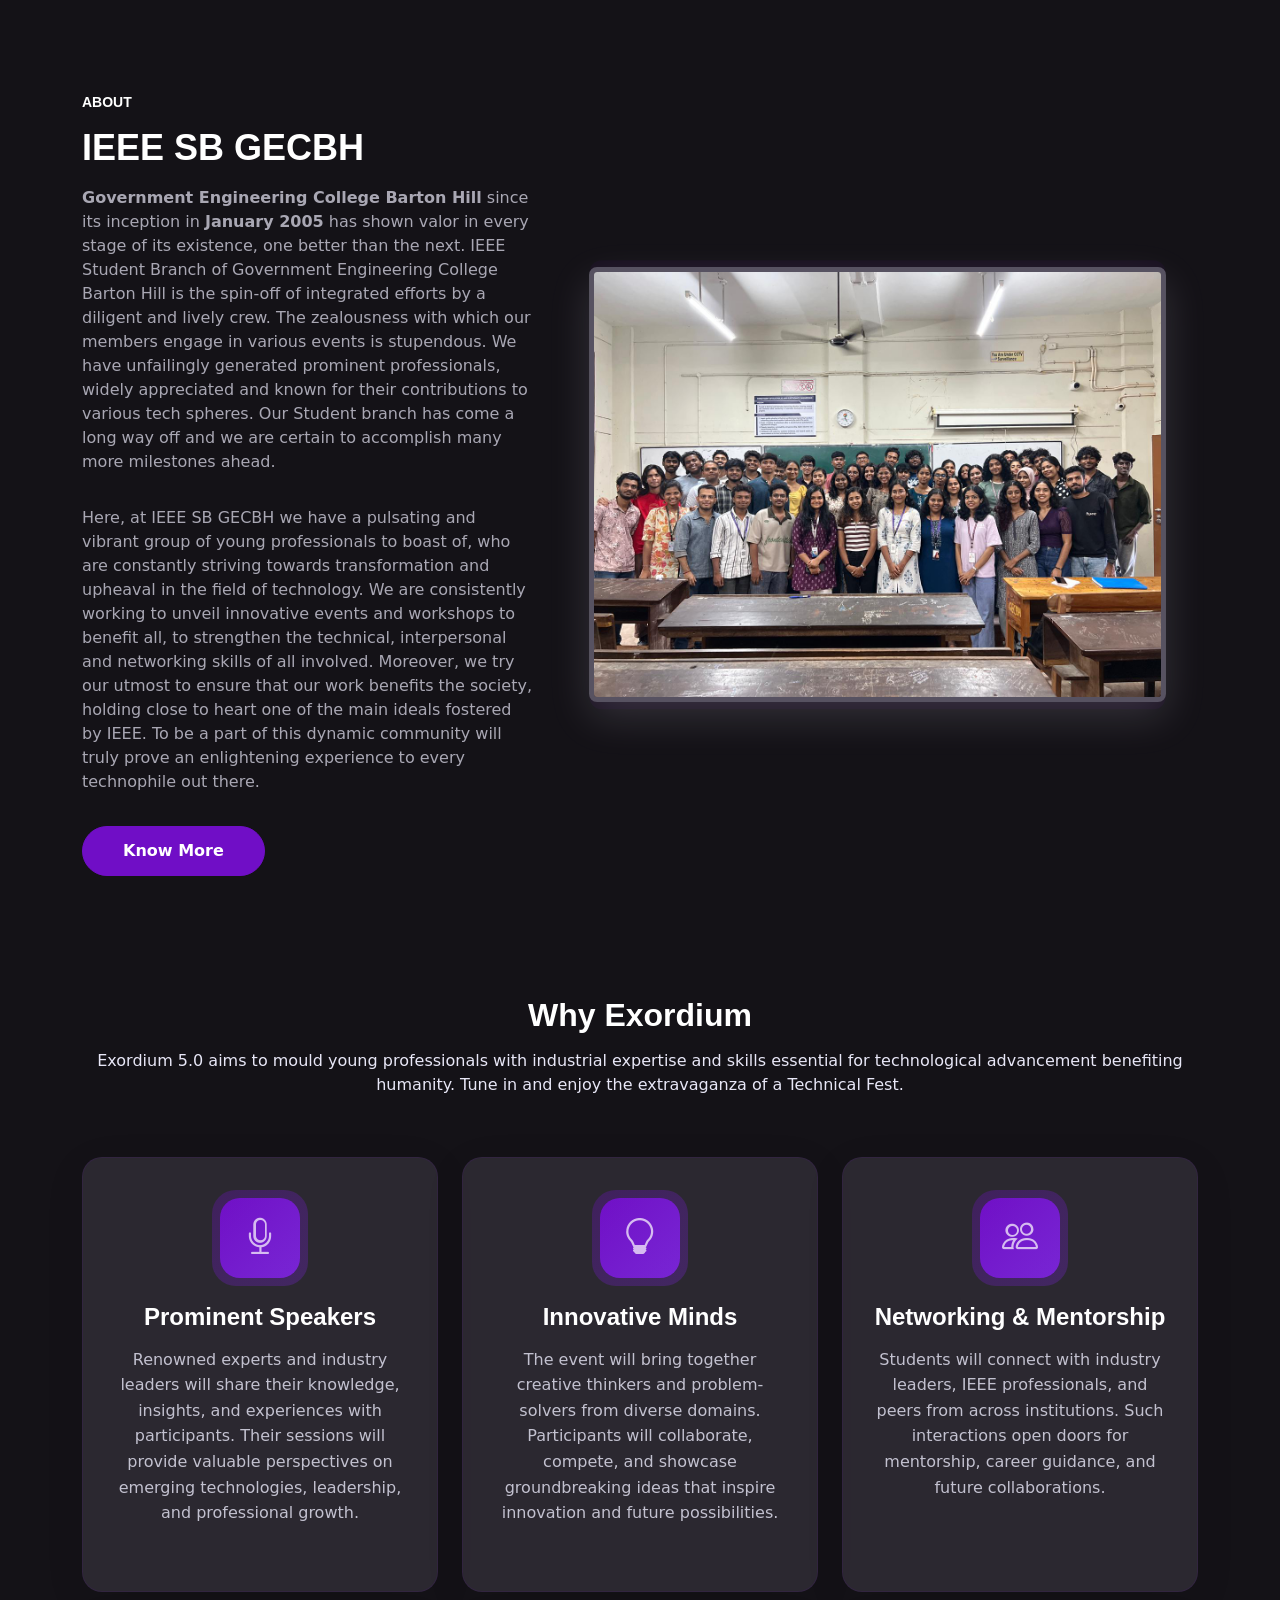
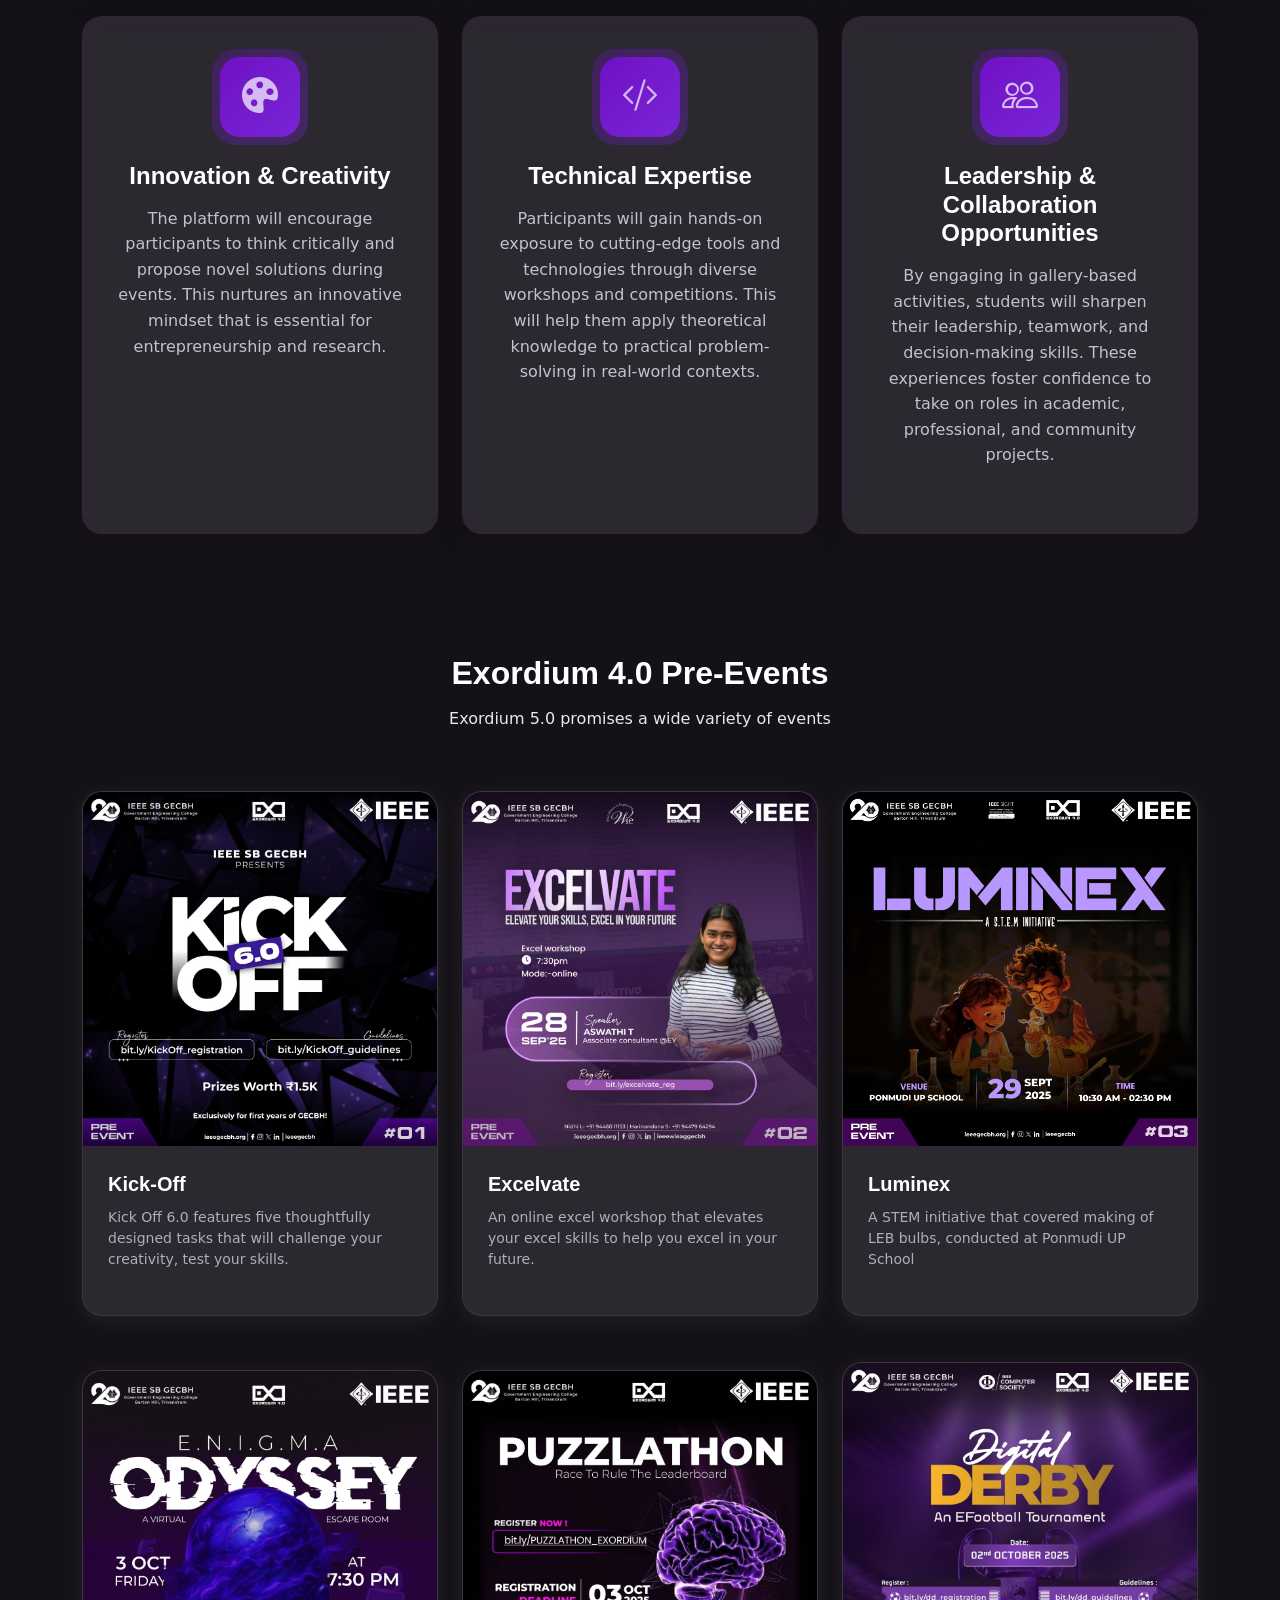
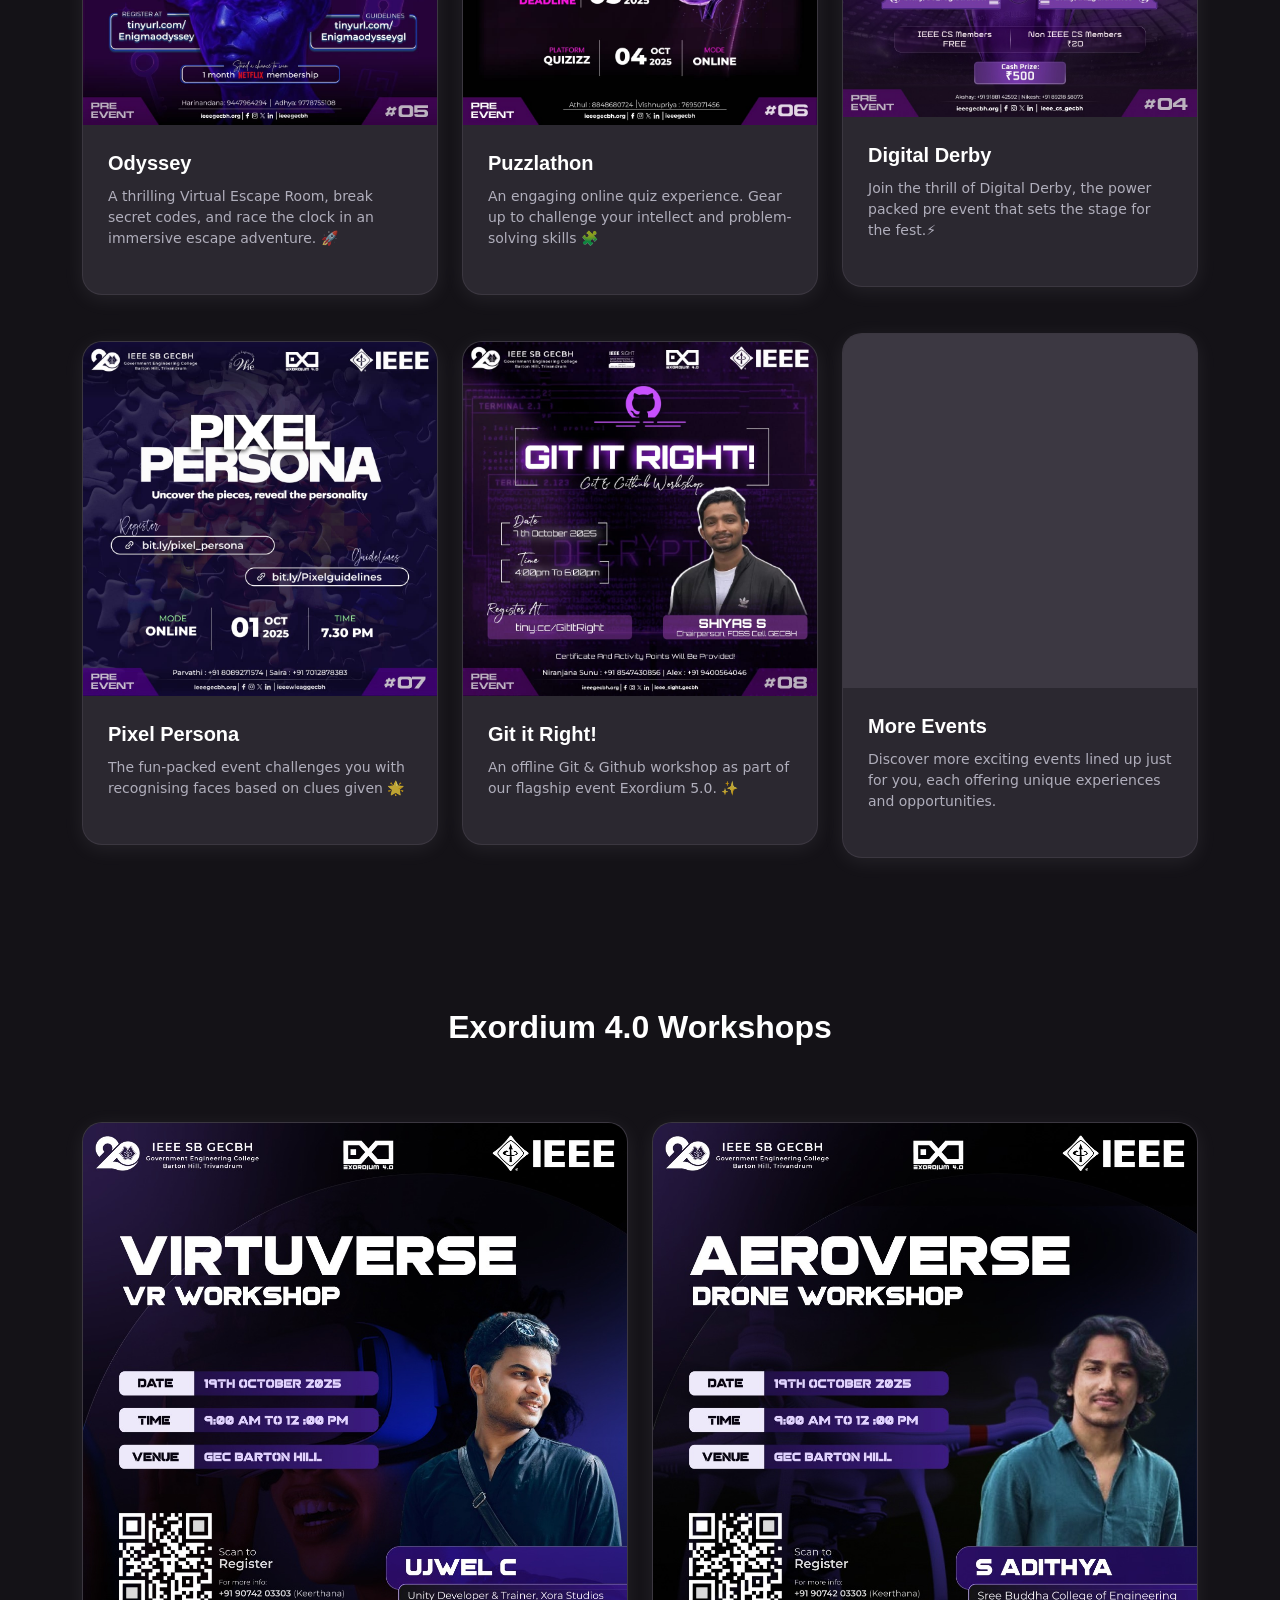
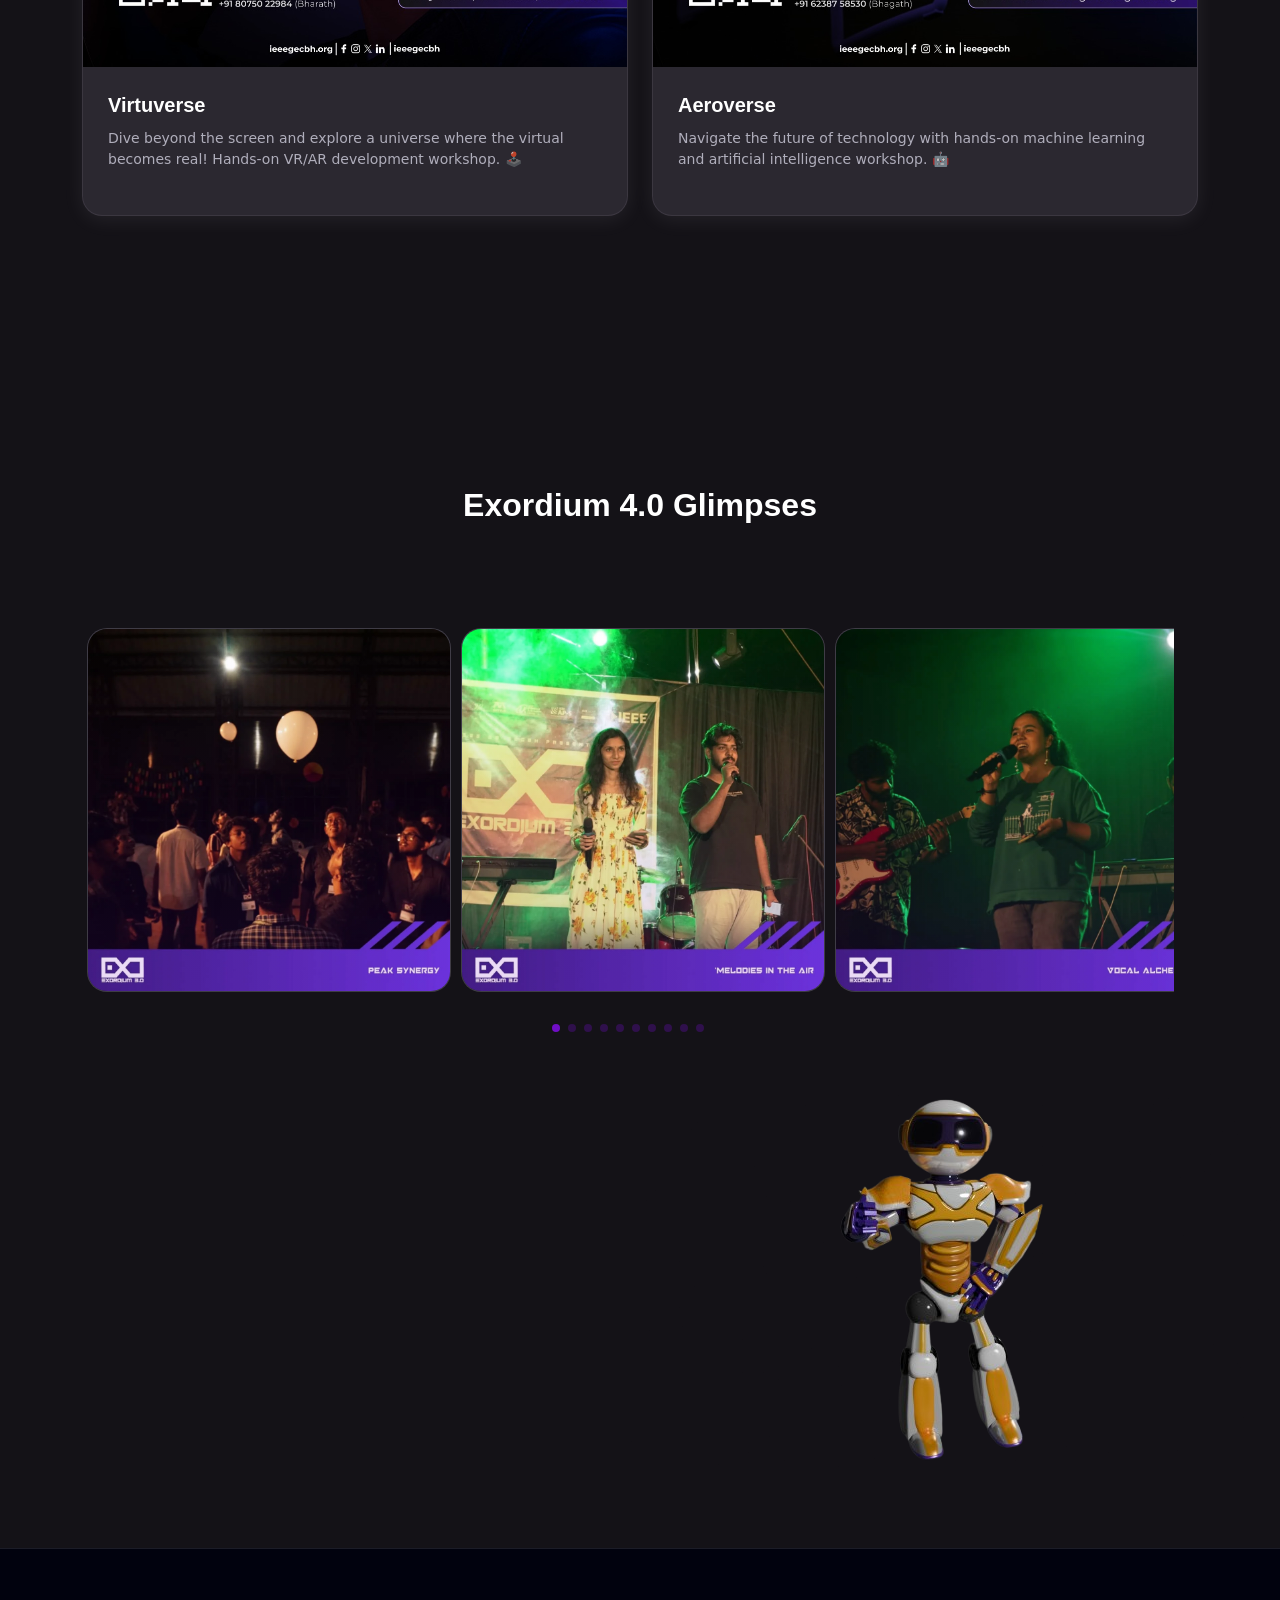
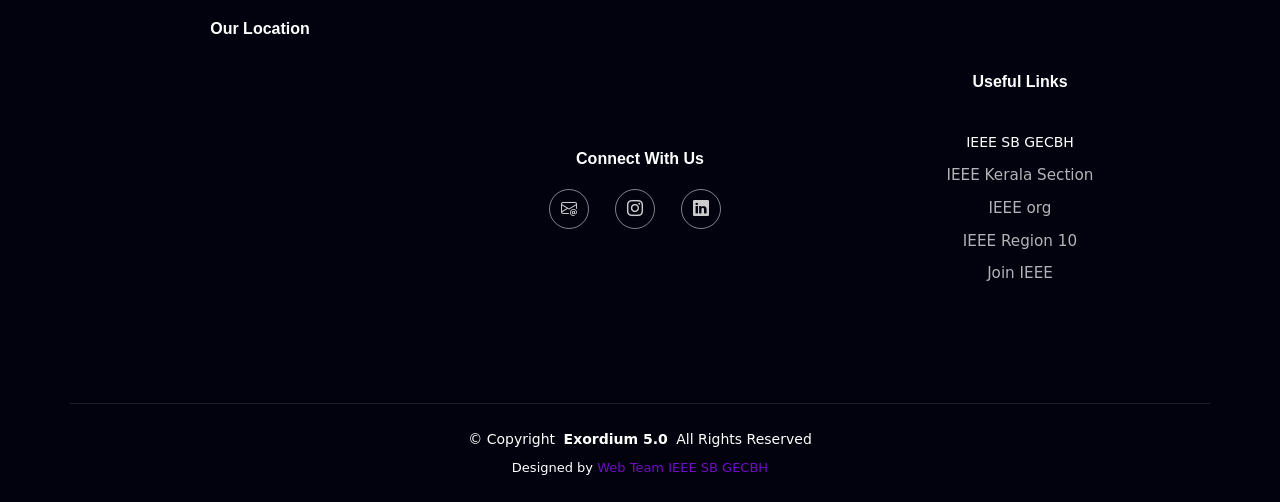
==== commit 0c4a9f0b: "leaderboard added to the website and the font has been changed to Stargaze" ====
--- a/index.html
+++ b/index.html
@@ -85,8 +85,8 @@
         <i class="mobile-nav-toggle d-xl-none bi bi-list"></i>
       </nav>
 
-      <a class="btn-getstarted" href="/leaderboard/" data-registration-closed>Grab Your Tickets</a>
-
+      <!-- <a href="/leaderboard/" class="btn btn-primary leaderboard-btn">Leaderboard</a> -->
+       <a class="btn-getstarted" href="/leaderboard/" >View Leaderboard</a>
     </div>
   </header>
 
@@ -106,7 +106,7 @@
                 about to unfold dynamic workshops, mind-blowing hands-on experiences, fun-packed events, ice-breaking
                 sessions, and countless opportunities to learn, innovate, and connect all in one thrilling journey!</p>
               <div class="hero-buttons">
-                <a href="#registration-closed" class="btn btn-primary" data-registration-closed>Grab Your Tickets</a>
+                <a href="/leaderboard/" class="btn btn-primary" >View Leaderboard</a>
                 <a href="#" class="btn btn-outline">View Schedule </a>
               </div>
 
--- a/assets/css/main.css
+++ b/assets/css/main.css
@@ -23,6 +23,12 @@
   src: url(assets/fonts/Stargaze-Bold.ttf) format('truetype');
   font-weight: bold;
 }
+@font-face {
+    font-family: 'Stargaze';
+    src: url('../font/Stargaze-Font/Stargaze%20Regular.otf') format('opentype');
+    font-weight: normal;
+    font-style: normal;
+}
 :root {
   --default-font: "Roboto",  system-ui, -apple-system, "Segoe UI", Roboto, "Helvetica Neue", Arial, "Noto Sans", "Liberation Sans", sans-serif, "Apple Color Emoji", "Segoe UI Emoji", "Segoe UI Symbol", "Noto Color Emoji";
   /* --heading-font: "Quicksand",  sans-serif; */
@@ -76,8 +82,11 @@
 body {
   color: var(--default-color);
   background-color: var(--background-color);
-  font-family: var(--default-font);
+  /* font-family: var(--default-font); */
   /* background-image: url('assets/img/illustration/landing.png'); */
+  body {
+    font-family: 'Stargaze', sans-serif;
+}
   
 }
 
